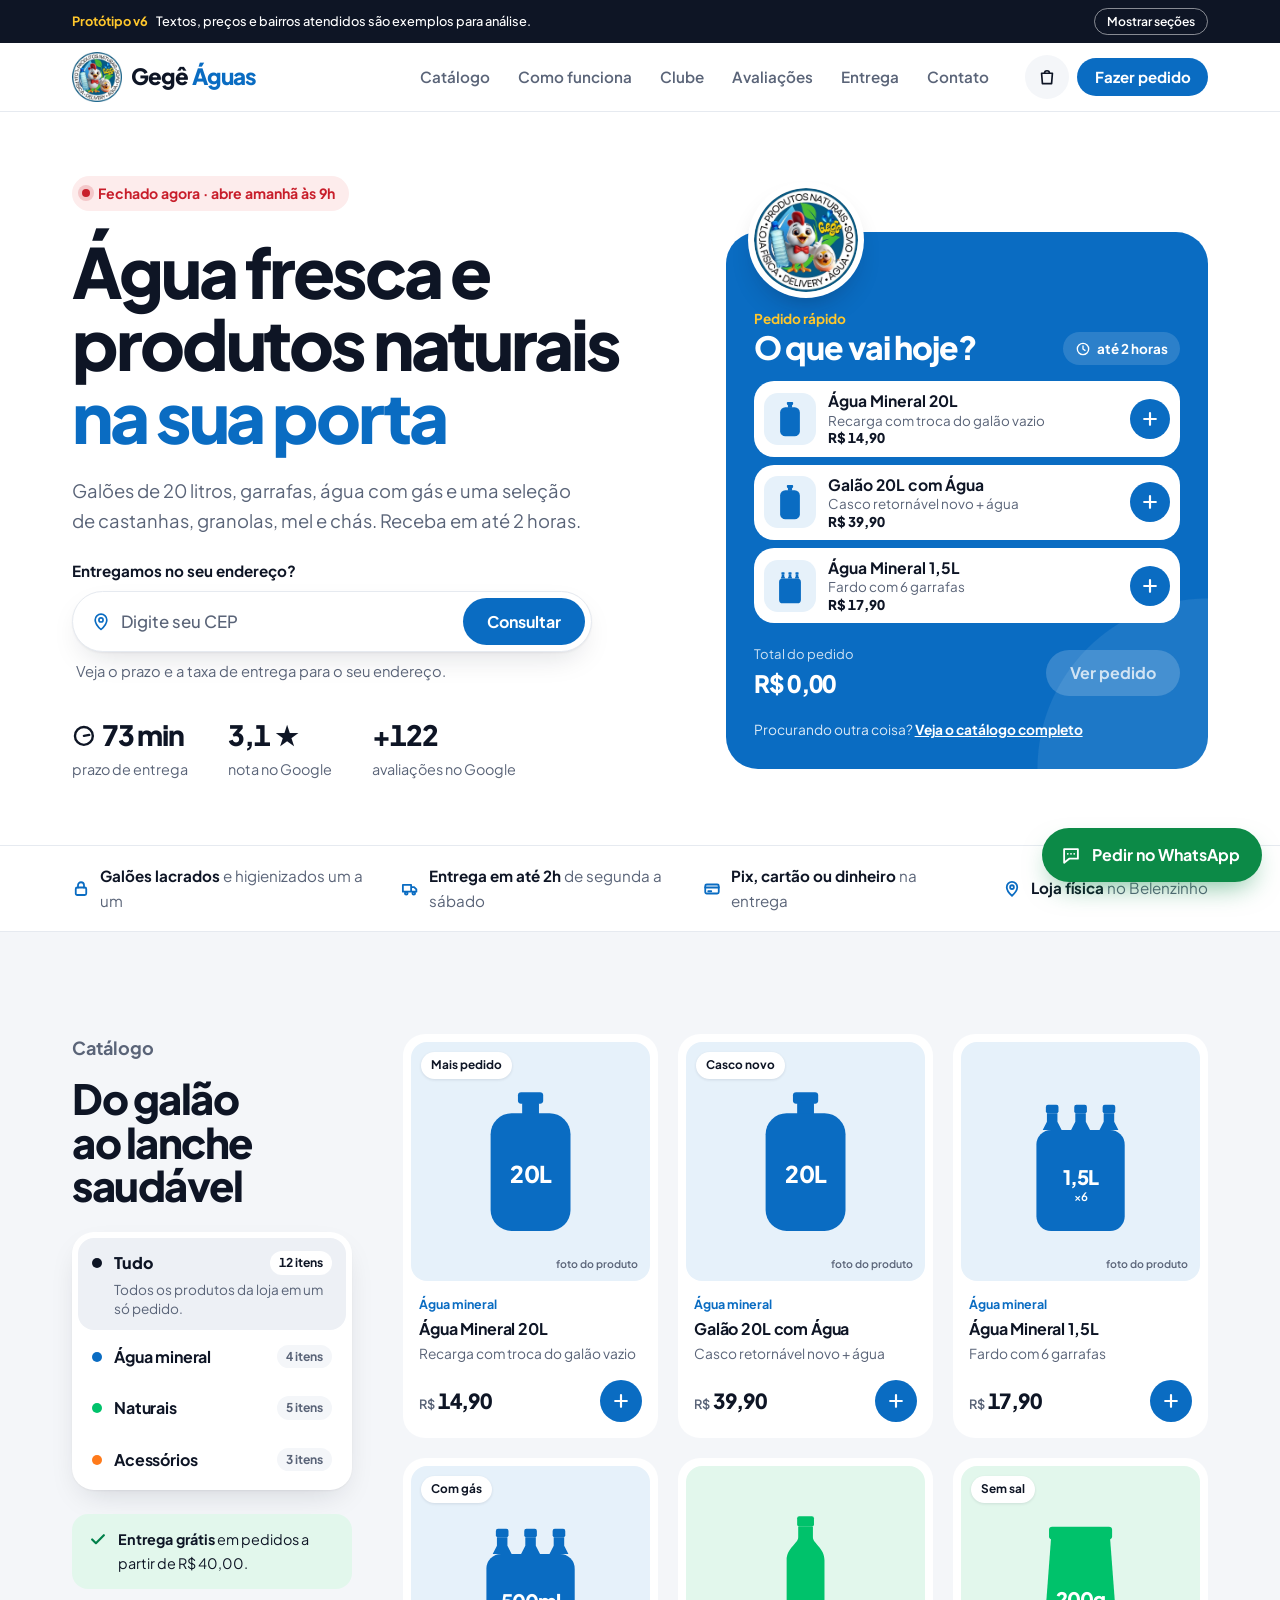
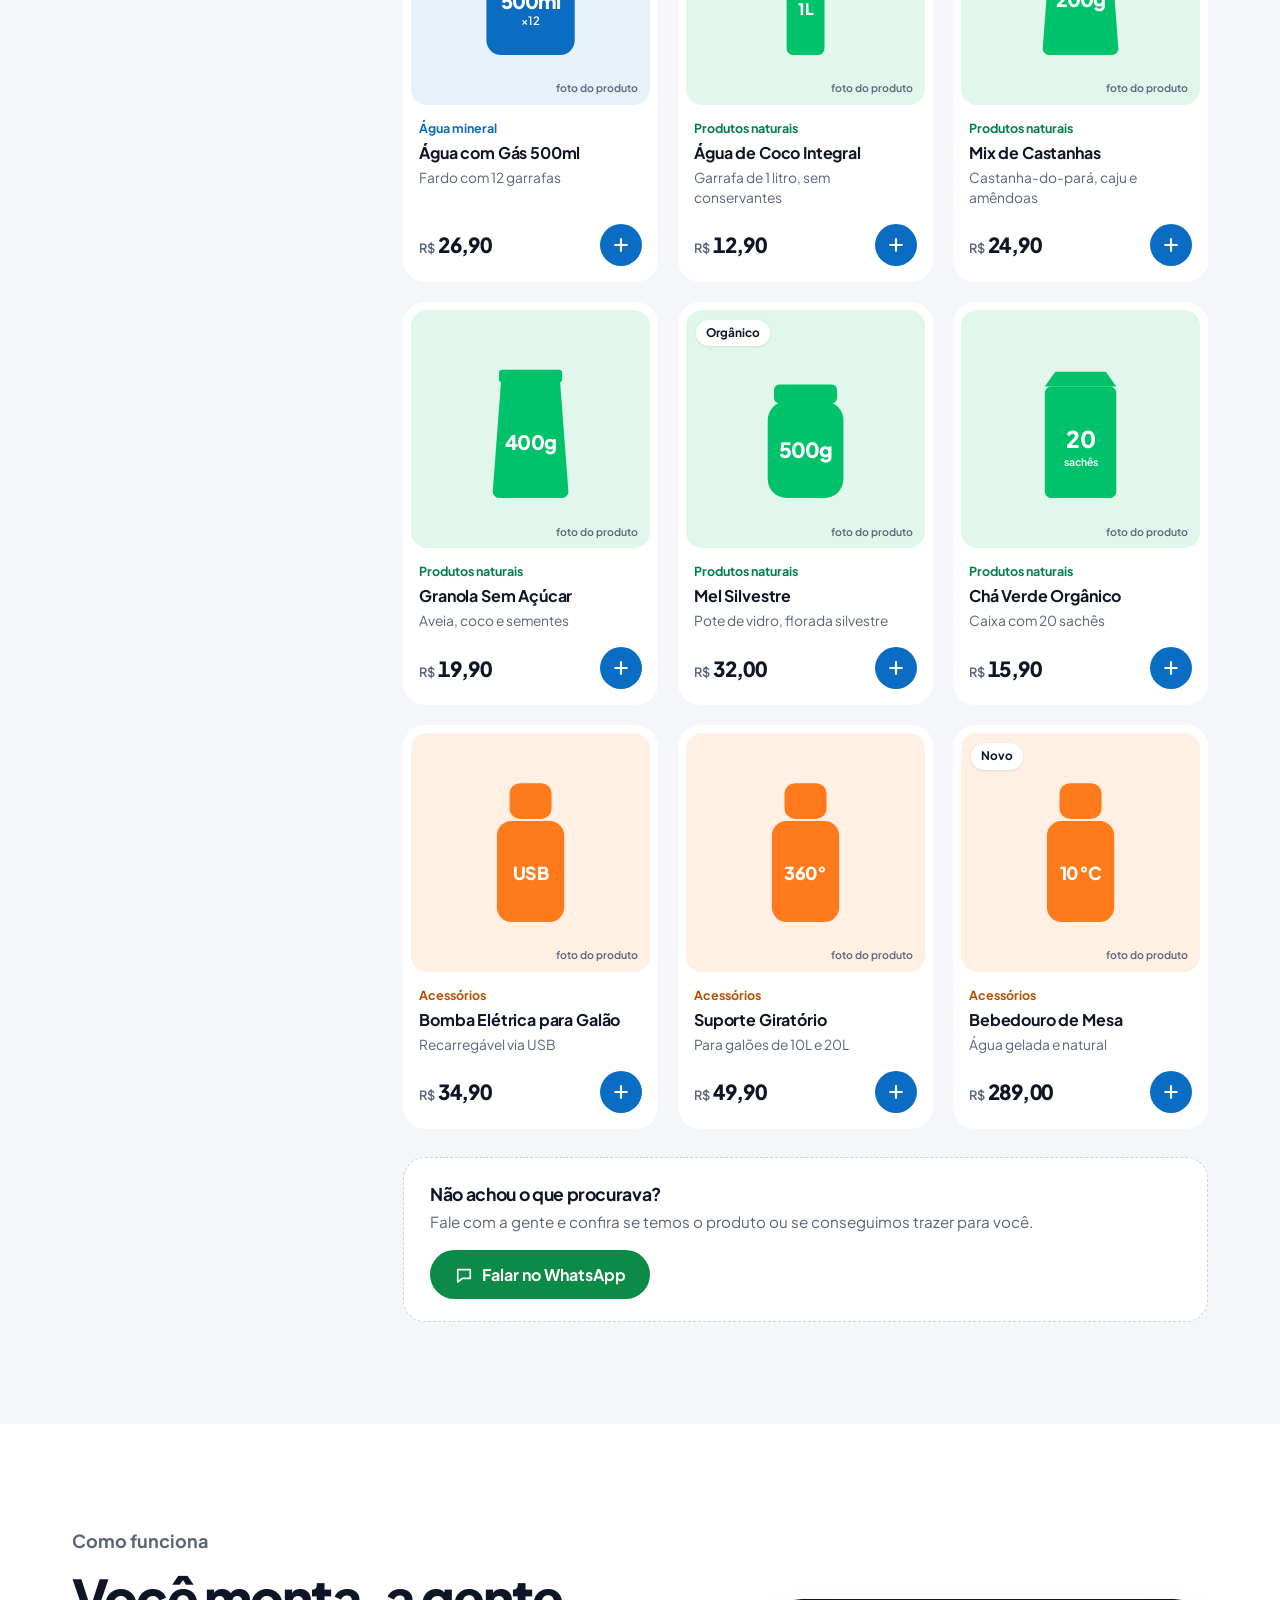
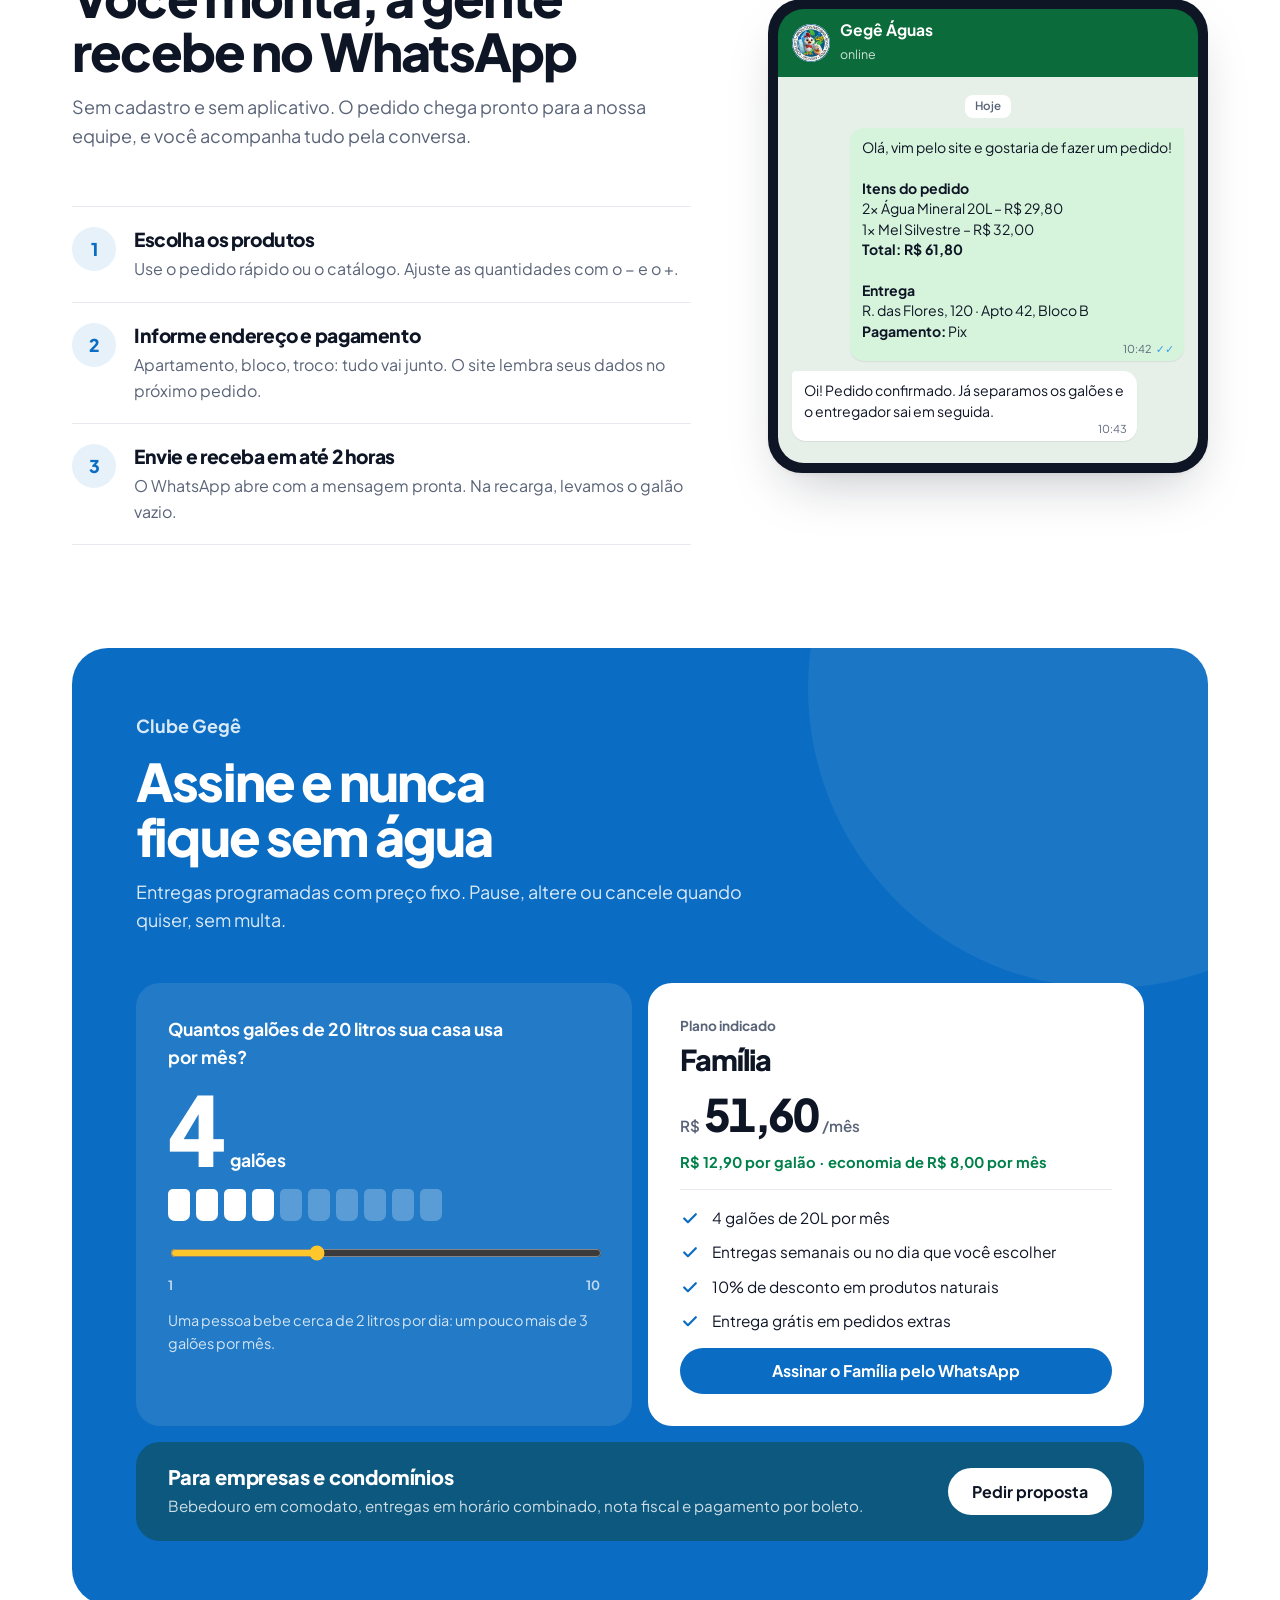
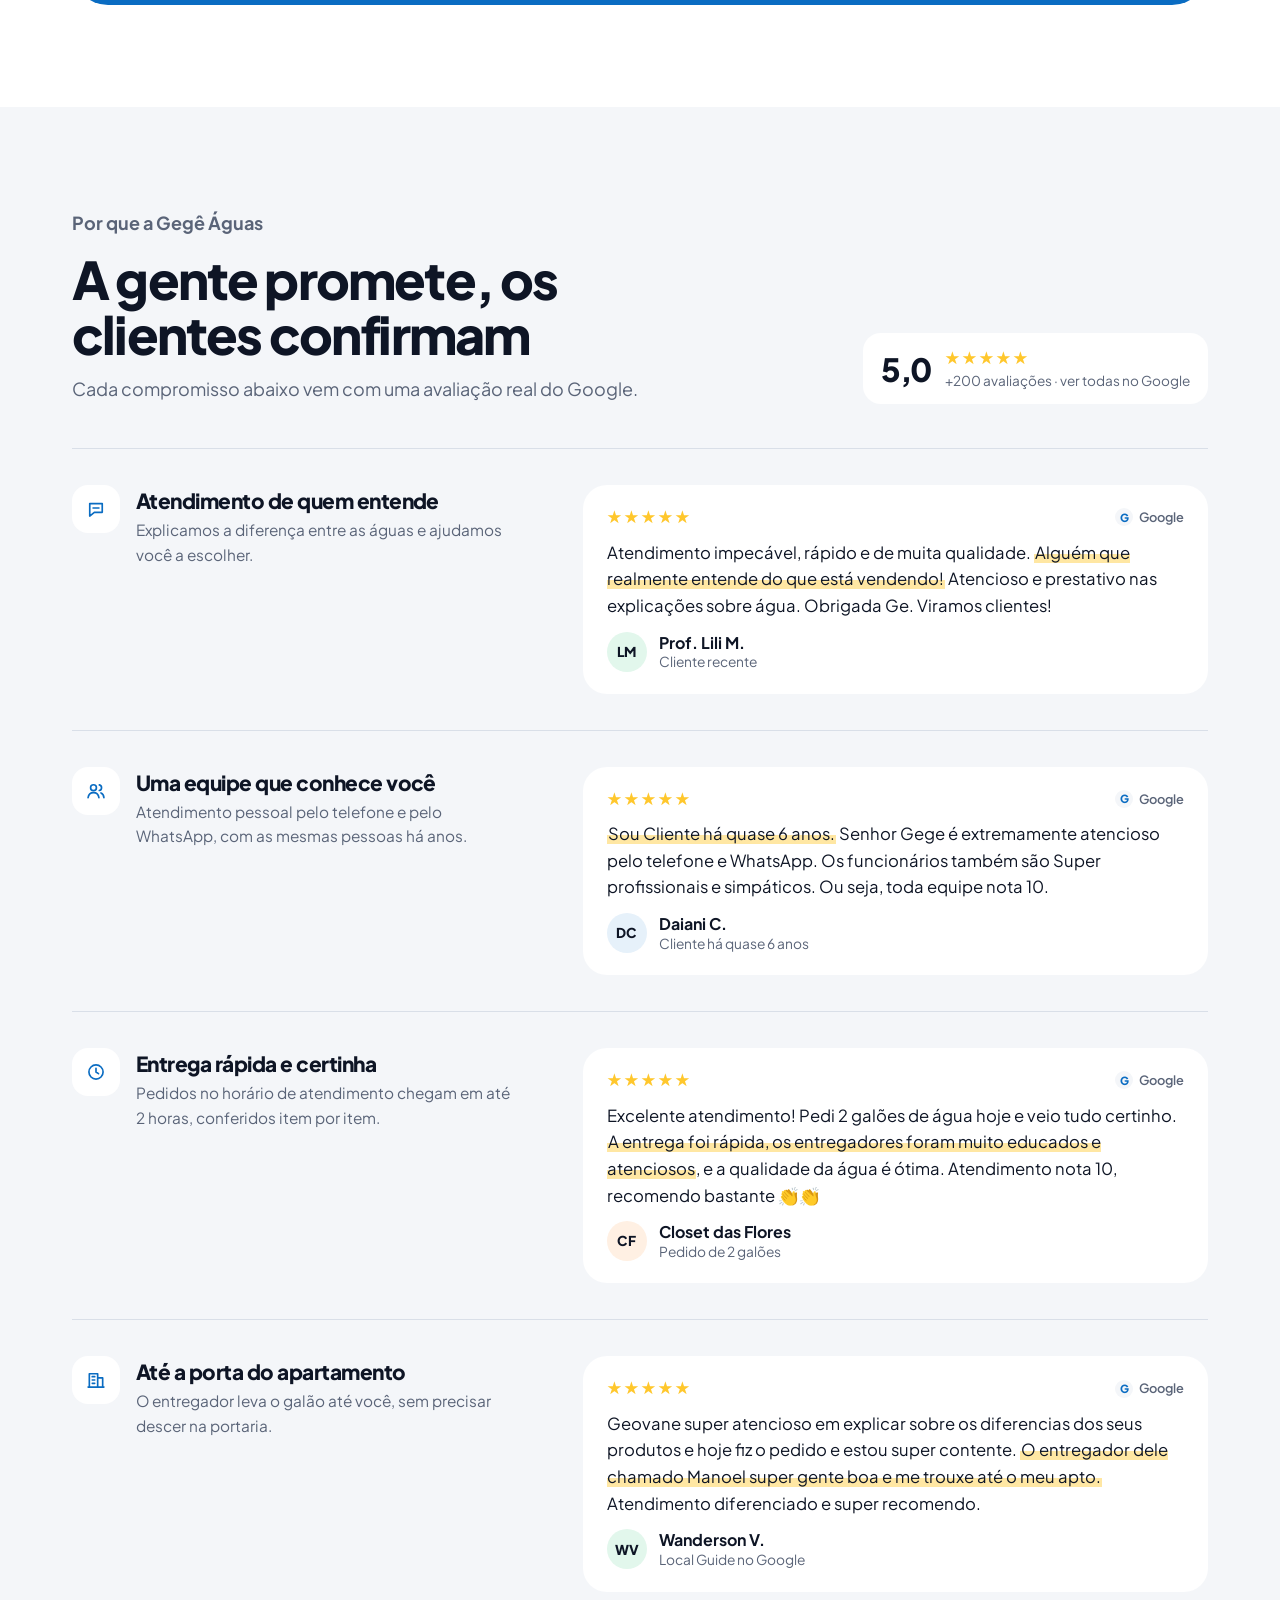
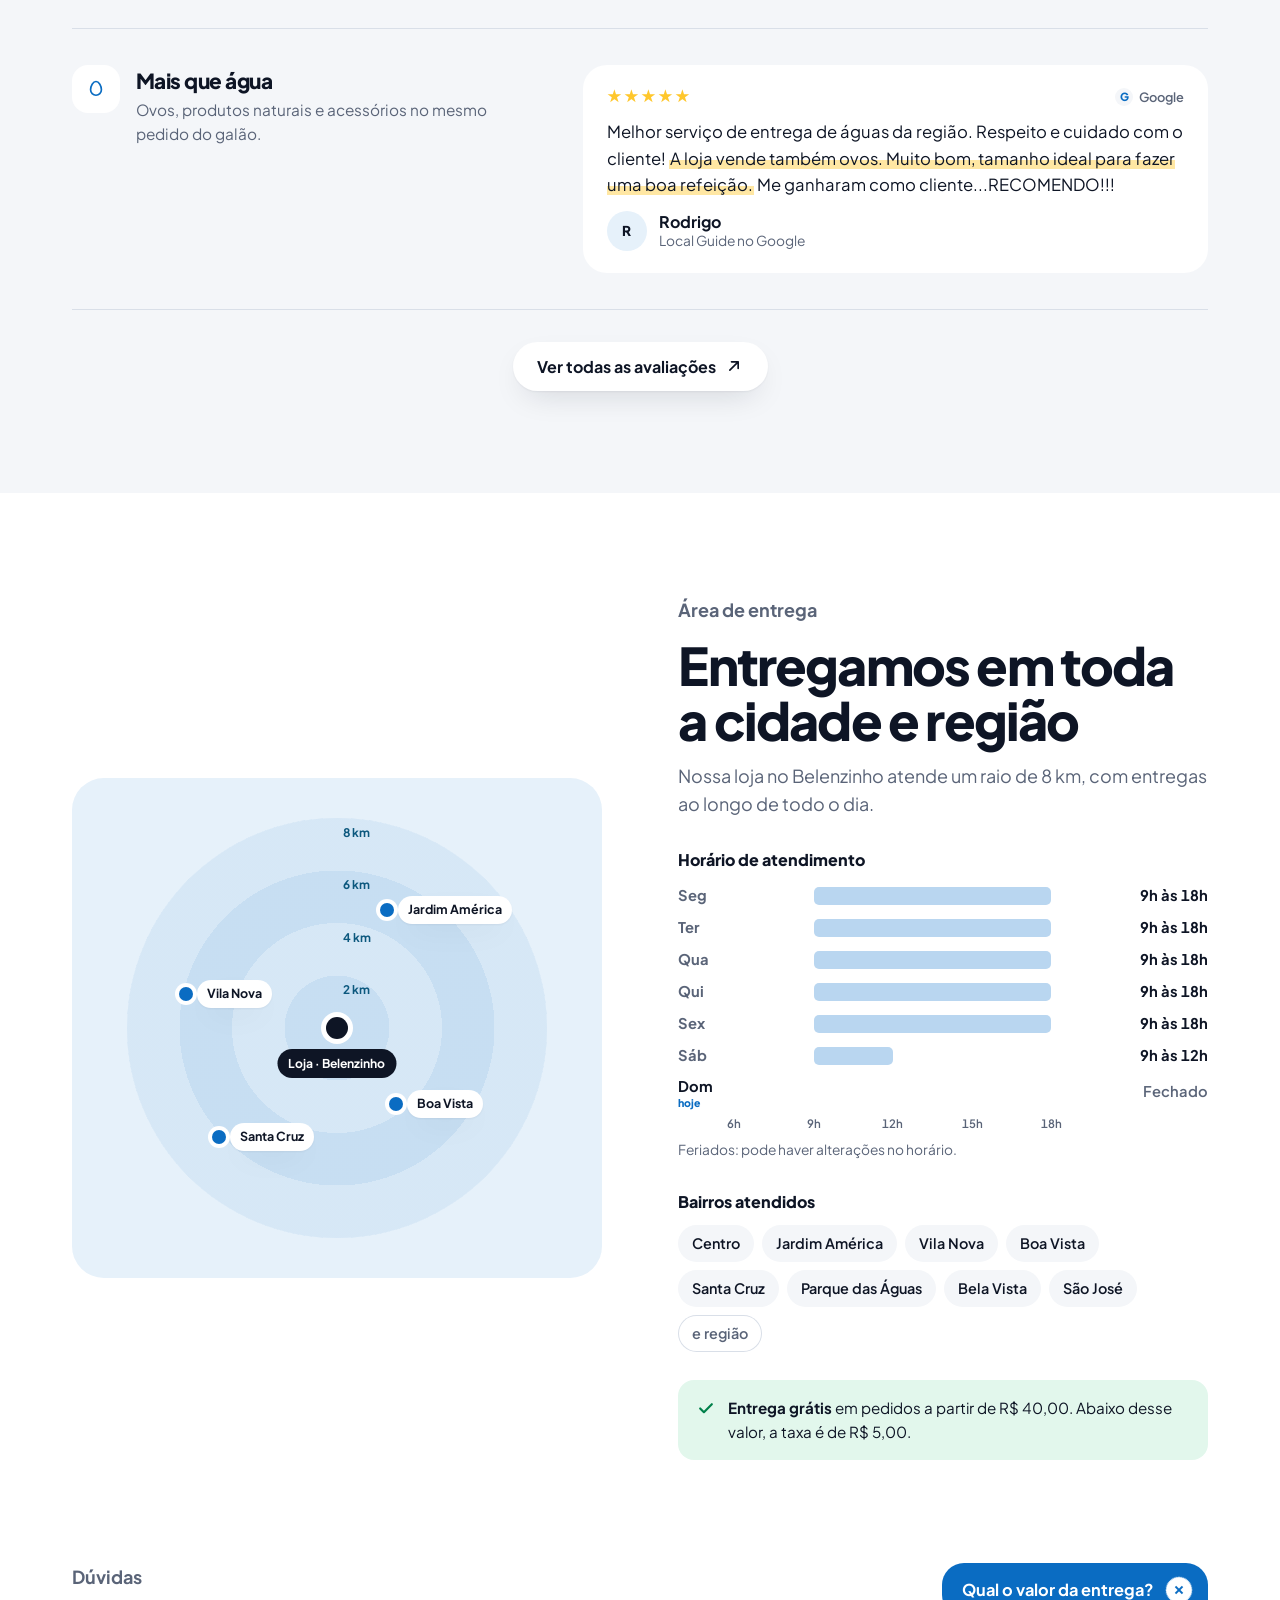
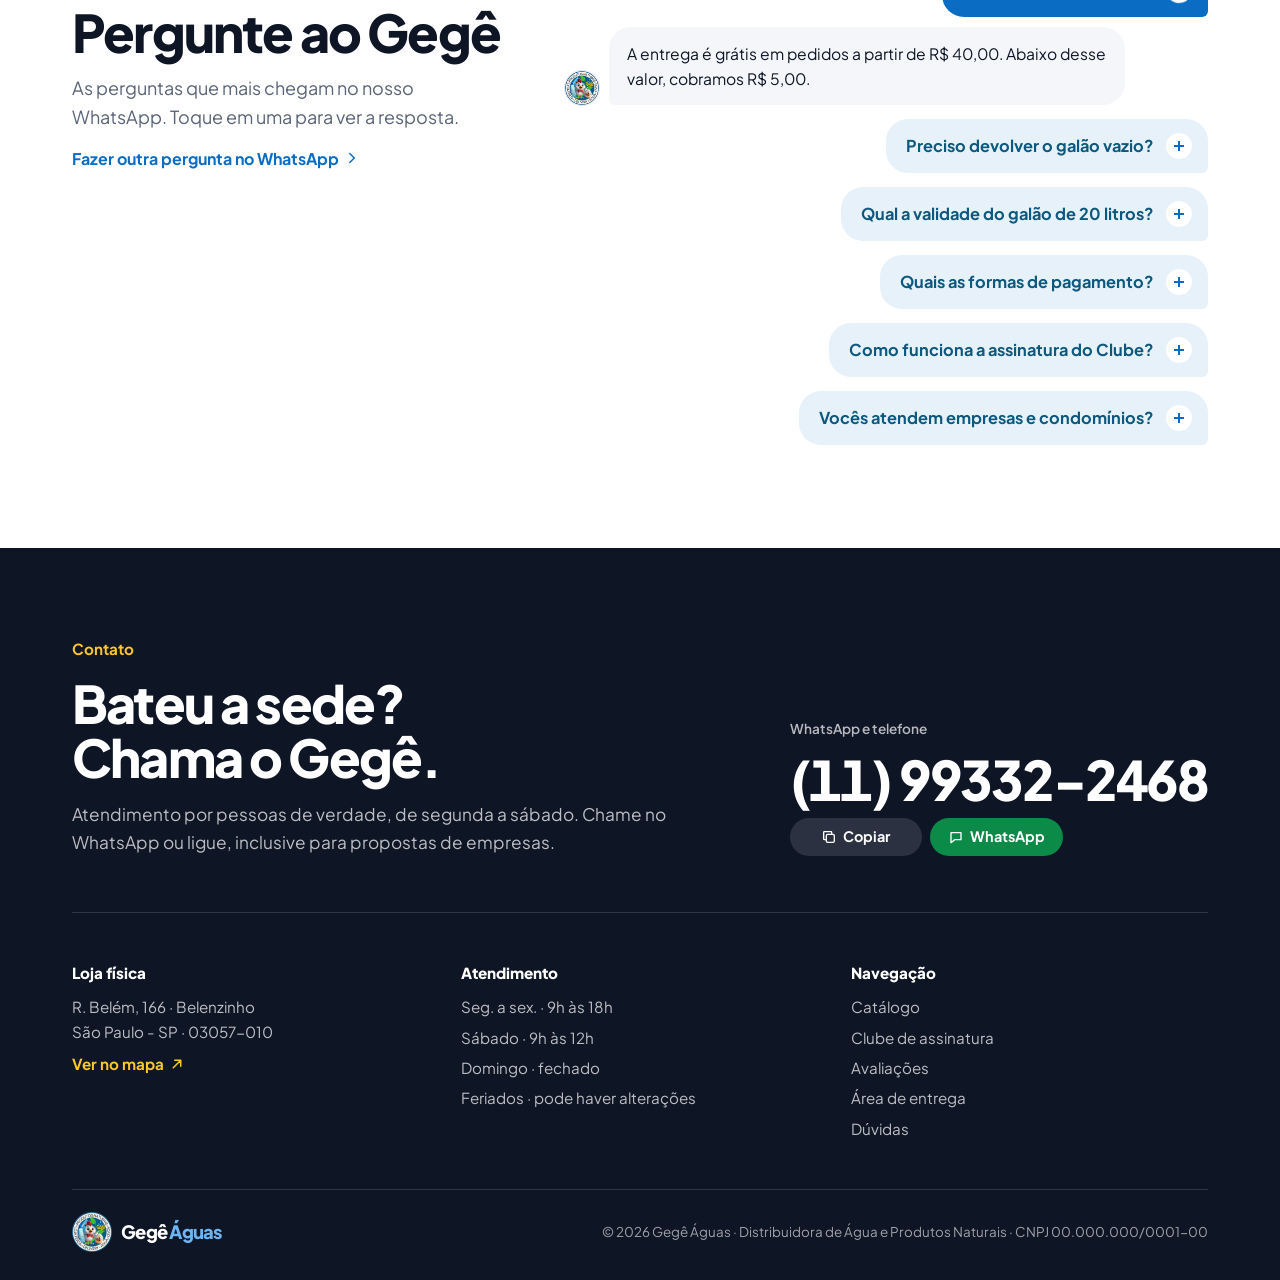
==== index.html @ e975178f "Refaz o menu de categorias do catálogo O botão ativo herdava o estilo antigo das abas (fundo escuro " ====
<!doctype html>
<html lang="pt-BR">
<head>
<meta charset="utf-8">
<meta name="viewport" content="width=device-width,initial-scale=1,viewport-fit=cover">
<title>Gegê Águas</title>
<meta name="claude:viewport-fit-sides" content="cover">
<meta name="description" content="Protótipo do site da Gegê Águas, distribuidora de água mineral e produtos naturais.">
<link rel="icon" type="image/png" href="assets/logo-gege-64.png">
<link rel="preconnect" href="https://fonts.googleapis.com">
<link rel="preconnect" href="https://fonts.gstatic.com" crossorigin>
<link rel="stylesheet" href="https://fonts.googleapis.com/css2?family=Plus+Jakarta+Sans:wght@400;500;600;700;800&display=swap">
<style>
:root{
  /* Layout: loja de bairro com balcão. Topo com pedido rápido, catálogo em prateleira lateral, pedido mostrado como conversa de WhatsApp, promessas lado a lado com avaliações reais, contato e rodapé num bloco escuro. Tema único claro, por escolha. */
  --brand:#0A6CC2;
  --brand-dark:#0C587E;
  --brand-tint:#E6F1FA;
  --green:#00C26B;
  --green-text:#00804A;
  --green-tint:#E2F7EC;
  --orange:#FF7A1A;
  --orange-text:#B85000;
  --orange-tint:#FFF0E3;
  --yellow:#FFC72C;
  --whats:#0C8A47;
  --ink:#0E1525;
  --muted:#5A6478;
  --line:#E6EAF0;
  --gray:#F4F6F9;
  --line-strong:#D9DFE8;
  --chat-bg:#E7EFE9;
  --chat-out:#D6F4DC;
  --white:#FFFFFF;
  --danger:#C81E2B;
  --scrim:rgba(14,21,37,.45);
  --shadow:0 1px 2px rgba(14,21,37,.05),0 12px 32px -12px rgba(14,21,37,.18);
  --shadow-lg:0 2px 4px rgba(14,21,37,.04),0 24px 56px -20px rgba(14,21,37,.28);
  --font:"Plus Jakarta Sans",system-ui,-apple-system,"Segoe UI",Roboto,sans-serif;
  --fs-h2:clamp(2rem,4.2vw,3.25rem);
  --r:24px;
  color-scheme:light;
}

/* ---------- Base ---------- */
*,*::before,*::after{box-sizing:border-box}
[hidden]{display:none!important}
html{scroll-behavior:smooth;-webkit-text-size-adjust:100%}
body{margin:0;background:var(--white);color:var(--ink);font-family:var(--font);font-size:16px;line-height:1.6;overflow-x:clip;-webkit-font-smoothing:antialiased}
body::before{content:"";position:fixed;inset:0 0 auto;height:env(safe-area-inset-top,0px);z-index:10;background:var(--white)}
h1,h2,h3,p,ul,ol,dl,dd,figure,blockquote{margin:0}
ul,ol{padding:0;list-style:none}
h1,h2{font-weight:800;line-height:1.05;letter-spacing:-.035em;text-wrap:balance}
h3{font-size:1.125rem;font-weight:700;line-height:1.3;letter-spacing:-.01em;text-wrap:balance}
a{color:inherit}
button,input,select,textarea{font:inherit;color:inherit}
:focus-visible{outline:3px solid var(--brand);outline-offset:3px;border-radius:8px}
[id]{scroll-margin-top:84px}
svg{display:block}
.ico{width:20px;height:20px;flex-shrink:0;fill:none;stroke:currentColor;stroke-width:2;stroke-linecap:round;stroke-linejoin:round}
.sprite{position:absolute;width:0;height:0;overflow:hidden}
.wrap{width:100%;max-width:1200px;margin-inline:auto;padding-left:max(16px,env(safe-area-inset-left,0px));padding-right:max(16px,env(safe-area-inset-right,0px))}
@media (min-width:720px){.wrap{padding-left:max(32px,env(safe-area-inset-left,0px));padding-right:max(32px,env(safe-area-inset-right,0px))}}

.section{padding-block:clamp(64px,8vw,112px)}
.section.gray{background:var(--gray)}
.sec-head{display:grid;gap:14px;justify-items:start;max-width:44rem;margin-bottom:clamp(32px,4vw,48px)}
.sec-head h2{font-size:var(--fs-h2)}
.sec-head p{color:var(--muted);font-size:1.125rem;max-width:38rem}
.eyebrow{font-size:.95rem;font-weight:700;color:var(--brand)}

/* ---------- Botões ---------- */
.btn{display:inline-flex;align-items:center;justify-content:center;gap:.5em;padding:.9em 1.5em;border:0;border-radius:999px;font:700 1rem/1.1 var(--font);text-decoration:none;cursor:pointer;white-space:nowrap;transition:background .15s,transform .15s}
.btn:active:not(:disabled){transform:scale(.98)}
.btn:disabled{opacity:.4;cursor:not-allowed}
.btn-sm{padding:.7em 1.15em;font-size:.94rem}
.btn-brand{background:var(--brand);color:var(--white)}
.btn-brand:hover:not(:disabled){background:var(--brand-dark)}
.btn-gray{background:var(--gray);color:var(--ink)}
.btn-gray:hover{background:var(--line)}
.btn-white{background:var(--white);color:var(--ink)}
.btn-white:hover{background:var(--gray)}
.link{display:inline-flex;align-items:center;gap:4px;font-weight:700;color:var(--brand);text-decoration:none}
.link:hover{text-decoration:underline;text-underline-offset:4px}
.link .ico{width:18px;height:18px}

/* ---------- Faixa do protótipo ---------- */
.proto-bar{background:var(--ink);color:var(--white)}
.proto-bar .wrap{display:flex;align-items:center;justify-content:space-between;gap:8px 16px;flex-wrap:wrap;padding-block:8px;font-size:.8rem;font-weight:500}
.proto-bar strong{color:var(--yellow);margin-right:8px}
.proto-toggle{border:1px solid rgba(255,255,255,.5);background:transparent;color:var(--white);border-radius:999px;padding:4px 12px;font:600 .76rem/1.4 var(--font);cursor:pointer}
.proto-toggle[aria-pressed="true"]{background:var(--yellow);border-color:var(--yellow);color:var(--ink)}
[data-sec]:not(.site-header){position:relative}
.sec-tag{display:none}
html.show-sec [data-sec]{outline:2px dashed var(--orange);outline-offset:-4px}
html.show-sec .sec-tag{display:block;position:absolute;top:10px;left:10px;z-index:45;background:var(--orange);color:var(--ink);font:700 .75rem/1 var(--font);padding:6px 9px;border-radius:6px;pointer-events:none}
html.show-sec .site-header .sec-tag{top:auto;bottom:-12px}

/* ---------- Cabeçalho ---------- */
.site-header{position:sticky;top:env(safe-area-inset-top,0px);z-index:50;background:rgba(255,255,255,.92);-webkit-backdrop-filter:saturate(1.8) blur(16px);backdrop-filter:saturate(1.8) blur(16px);border-bottom:1px solid var(--line)}
.header-inner{display:flex;align-items:center;gap:24px;min-height:68px}
.logo{display:inline-flex;align-items:center;gap:9px;text-decoration:none;flex-shrink:0}
.logo-img{width:50px;height:50px;flex-shrink:0;display:block}
.footer-about .logo-img{width:76px;height:76px}
.logo-name{font-size:1.4rem;font-weight:800;letter-spacing:-.04em;white-space:nowrap}
.logo-name span{color:var(--brand)}
.nav{display:flex;gap:4px;margin-left:auto}
.nav a{padding:8px 12px;border-radius:999px;text-decoration:none;color:var(--muted);font-weight:600;font-size:.95rem;transition:color .15s,background .15s}
.nav a:hover{color:var(--ink);background:var(--gray)}
.header-actions{display:flex;align-items:center;gap:8px}
.icon-btn{position:relative;display:inline-grid;place-items:center;width:44px;height:44px;border:0;border-radius:50%;background:var(--gray);color:var(--ink);cursor:pointer;flex-shrink:0}
.icon-btn:hover{background:var(--line)}
.badge{position:absolute;top:-3px;right:-3px;min-width:20px;height:20px;padding:0 5px;border-radius:999px;background:var(--brand);color:var(--white);font:700 .7rem/20px var(--font);text-align:center;box-shadow:0 0 0 2px var(--white)}
.menu-btn{display:none}
@media (max-width:960px){
  .nav{display:none;position:absolute;top:100%;left:0;right:0;flex-direction:column;background:var(--white);border-bottom:1px solid var(--line);box-shadow:var(--shadow);padding-block:10px 16px;padding-left:max(16px,env(safe-area-inset-left,0px));padding-right:max(16px,env(safe-area-inset-right,0px))}
  .nav.open{display:flex}
  .nav a{padding:13px 12px;font-size:1.05rem;color:var(--ink)}
  .menu-btn{display:inline-grid}
  .header-actions{margin-left:auto}
}
@media (max-width:560px){.header-cta{display:none}}

/* ---------- Hero ---------- */
.hero{padding-block:clamp(36px,5vw,64px) clamp(40px,5vw,72px)}
.hero-grid{display:grid;grid-template-columns:minmax(0,1.1fr) minmax(0,.9fr);gap:clamp(32px,5vw,64px);align-items:center}
@media (max-width:920px){.hero-grid{grid-template-columns:minmax(0,1fr)}}
.hero-copy{display:grid;grid-template-columns:minmax(0,1fr);gap:24px;justify-items:start;min-width:0}
.open-pill{display:inline-flex;align-items:center;gap:8px;padding:6px 14px 6px 10px;border-radius:999px;background:var(--green-tint);color:var(--green-text);font-size:.88rem;font-weight:700}
.open-dot{width:8px;height:8px;border-radius:50%;background:var(--green);box-shadow:0 0 0 4px rgba(0,194,107,.2)}
.open-pill.closed{background:#FDECEC;color:var(--danger)}
.open-pill.closed .open-dot{background:var(--danger);box-shadow:0 0 0 4px rgba(200,30,43,.18)}
.hero h1{font-size:clamp(2.6rem,5.4vw,4.4rem);letter-spacing:-.045em}
.hero h1 em{font-style:normal;color:var(--brand)}
.hero-lead{font-size:1.15rem;color:var(--muted);max-width:32rem}

.cep-form{width:100%;max-width:520px;display:grid;gap:8px}
.cep-form label{font-weight:700;font-size:.95rem}
.cep-bar{display:flex;align-items:center;gap:10px;padding:6px 6px 6px 18px;background:var(--white);border:1px solid var(--line);border-radius:999px;box-shadow:var(--shadow);transition:border-color .15s,box-shadow .15s}
.cep-bar:focus-within{border-color:var(--brand);box-shadow:0 0 0 4px rgba(10,108,194,.15),var(--shadow)}
.cep-bar > .ico{color:var(--brand)}
.field{flex:1;width:0;min-width:0;border:0;background:transparent;padding:.7em 0;font:600 1.05rem var(--font);color:var(--ink);font-variant-numeric:tabular-nums;outline:none}
.field::placeholder{color:var(--muted);font-weight:500}
.cep-result{font-size:.92rem;color:var(--muted);padding-left:4px}
.cep-result.ok{color:var(--green-text);font-weight:600}
.cep-result.err{color:var(--danger);font-weight:600}
.hero-stats{display:flex;flex-wrap:wrap;gap:12px 40px;padding-top:6px}
.stat{display:grid}
.stat strong{font-size:1.75rem;font-weight:800;letter-spacing:-.04em;font-variant-numeric:tabular-nums;transition:color .35s ease}
.stat strong.done-gold{color:#F2B100}
.stat strong.done-green{color:#00A85A}
.stat strong.done-blue{color:var(--brand)}
.stat strong .count-val{font-size:inherit;color:inherit}
.clock{display:inline-block;width:.85em;height:.85em;margin-right:6px;vertical-align:-.06em;fill:none;stroke:currentColor;stroke-width:2.4;stroke-linecap:round}
.clock-hand{transform-box:view-box;transform-origin:12px 12px}
.stat strong.pop{animation:pop .45s ease}
@keyframes pop{40%{transform:scale(1.14)}}
.stat strong{display:inline-block;transform-origin:left center}
.stat span{font-size:.9rem;color:var(--muted)}

/* Balcão: pedido rápido no topo */
.counter{position:relative;display:grid;gap:16px;padding:clamp(20px,3vw,28px);padding-top:clamp(64px,7vw,76px);margin-top:44px;border-radius:32px;background:radial-gradient(circle at 100% 100%,rgba(255,255,255,.08) 0 170px,transparent 171px),var(--brand);color:var(--white);min-width:0}
.counter-logo{position:absolute;top:-44px;left:clamp(20px,3vw,28px);width:104px;height:104px;border-radius:50%;background:var(--white);box-shadow:0 0 0 6px var(--white),0 14px 30px -10px rgba(14,21,37,.45)}
.counter-head{position:relative;z-index:1;display:flex;justify-content:space-between;align-items:flex-end;gap:8px 16px;flex-wrap:wrap}
.counter-kicker{font-size:.85rem;font-weight:700;color:var(--yellow)}
.counter-title{font-size:clamp(1.6rem,2.6vw,2rem);font-weight:800;letter-spacing:-.035em;line-height:1.1}
.counter-eta{display:inline-flex;align-items:center;gap:6px;padding:6px 12px;border-radius:999px;background:rgba(255,255,255,.14);font-size:.84rem;font-weight:700}
.counter-eta .ico{width:16px;height:16px}
.quick{position:relative;z-index:1;display:grid;gap:8px}
.quick-item{display:grid;grid-template-columns:52px minmax(0,1fr) auto;align-items:center;gap:12px;padding:10px 10px 10px 10px;border-radius:20px;background:var(--white);color:var(--ink);transition:box-shadow .2s}
.quick-item.in-cart{box-shadow:0 0 0 3px var(--yellow)}
.quick-art{display:grid;place-items:center;width:52px;height:52px;border-radius:14px;background:var(--tint)}
.quick-art .sil{width:26px;color:var(--c);fill:currentColor}
.quick-art .sil text{display:none}
.quick-info{display:grid;min-width:0;line-height:1.3}
.quick-info b{font-size:.98rem}
.quick-info span{font-size:.84rem;color:var(--muted)}
.quick-info .q-price{font-weight:800;color:var(--ink);font-variant-numeric:tabular-nums}
.quick-item .buy{min-height:40px}
.quick-item .add,.quick-item .stepper{height:40px}
.quick-item .add{width:40px}
.counter-foot{position:relative;z-index:1;display:flex;align-items:center;justify-content:space-between;gap:12px;padding-top:4px}
.counter-foot small{display:block;font-size:.82rem;color:rgba(255,255,255,.8)}
.counter-foot b{font-size:1.5rem;font-weight:800;letter-spacing:-.03em;font-variant-numeric:tabular-nums}
.btn-yellow{background:var(--yellow);color:var(--ink)}
.btn-yellow:hover:not(:disabled){background:#FFD45C}
.counter-foot .btn:disabled{opacity:1;background:rgba(255,255,255,.18);color:rgba(255,255,255,.75)}
.counter-more{position:relative;z-index:1;font-size:.86rem;color:rgba(255,255,255,.85)}
.counter-more a{color:var(--white);font-weight:700}
@media (max-width:420px){.quick-item{grid-template-columns:44px minmax(0,1fr)}.quick-art{width:44px;height:44px}.quick-item .buy{grid-column:1 / -1}}

/* ---------- Faixa ---------- */
.ribbon{border-block:1px solid var(--line)}
.ribbon-list{display:grid;grid-template-columns:repeat(4,auto);justify-content:space-between;gap:10px 28px;padding-block:18px;font-size:.95rem;color:var(--muted)}
.ribbon-list li{display:flex;align-items:center;gap:10px}
.ribbon-list b{color:var(--ink)}
.ribbon-list .ico{width:18px;height:18px;color:var(--brand);stroke-width:2.4}
@media (max-width:1100px){.ribbon-list{grid-template-columns:repeat(2,minmax(0,1fr))}}
@media (max-width:640px){.ribbon-list{grid-template-columns:minmax(0,1fr);gap:10px}}

/* ---------- Catálogo com prateleira lateral ---------- */
.shop{display:grid;grid-template-columns:280px minmax(0,1fr);gap:clamp(28px,4vw,56px);align-items:start}
.shelf{display:grid;gap:24px;min-width:0}
@media (min-width:961px){.shelf{position:sticky;top:96px}}
.shelf .sec-head{margin-bottom:0}
.shelf .sec-head h2{font-size:clamp(2rem,3.4vw,2.6rem)}
.shelf-list{display:grid;gap:2px;min-width:0;padding:6px;border-radius:22px;background:var(--white);box-shadow:var(--shadow)}
.shelf-item{display:grid;grid-template-columns:10px minmax(0,1fr) auto;align-items:center;gap:2px 12px;width:100%;padding:12px 14px;border:0;border-radius:16px;background:transparent;color:var(--ink);text-align:left;font:inherit;cursor:pointer;transition:background .15s}
.shelf-item:hover{background:var(--gray)}
.shelf-item[aria-pressed="true"]{background:var(--tint)}
.shelf-dot{width:10px;height:10px;border-radius:50%;background:var(--dot)}
.shelf-item b{font-size:1rem;font-weight:700;letter-spacing:-.01em}
.shelf-item[aria-pressed="true"] b{font-weight:800}
.shelf-item small{padding:2px 9px;border-radius:999px;background:var(--gray);font-size:.76rem;font-weight:700;color:var(--muted);font-variant-numeric:tabular-nums}
.shelf-item[aria-pressed="true"] small{background:var(--white);color:var(--ink)}
.shelf-item .shelf-desc{grid-column:2 / -1;padding-top:2px;font-size:.85rem;color:var(--muted);line-height:1.4}
.shelf-item[aria-pressed="false"] .shelf-desc{display:none}
.shelf-free{display:flex;gap:10px;align-items:flex-start;padding:14px 16px;border-radius:16px;background:var(--green-tint);font-size:.9rem}
.shelf-free .ico{color:var(--green-text);stroke-width:2.6;margin-top:1px}
.shop .product-grid{grid-template-columns:repeat(3,minmax(0,1fr))}
@media (max-width:960px){
  .shop{grid-template-columns:minmax(0,1fr)}
  .shelf-list{display:flex;gap:4px;overflow-x:auto;scrollbar-width:none}
  .shelf-list::-webkit-scrollbar{display:none}
  .shelf-item{display:flex;width:auto;flex:none;padding:9px 14px;border-radius:16px}
  .shelf-item .shelf-desc{display:none}
  .shelf-item b{font-size:.95rem}
  .shelf-free{display:none}
}
@media (max-width:760px){.shop .product-grid{grid-template-columns:repeat(2,minmax(0,1fr))}}

/* ---------- Produtos ---------- */
.product-grid{display:grid;grid-template-columns:repeat(4,minmax(0,1fr));gap:20px}
@media (max-width:1020px){.product-grid{grid-template-columns:repeat(3,minmax(0,1fr))}}
@media (max-width:760px){.product-grid{grid-template-columns:repeat(2,minmax(0,1fr));gap:12px}}
.product{display:flex;flex-direction:column;min-width:0;background:var(--white);border-radius:22px;overflow:hidden;transition:box-shadow .2s ease,transform .2s ease}
.product:hover{box-shadow:var(--shadow-lg);transform:translateY(-3px)}
.product-tile{position:relative;display:grid;place-items:center;aspect-ratio:1;max-width:100%;margin:8px 8px 0;border-radius:16px;background:var(--tint)}
.product-tile .sil{width:44%;color:var(--c);fill:currentColor}
.sil text{font-family:var(--font);font-weight:800;letter-spacing:-.04em;text-anchor:middle;fill:var(--white)}
.sil text.sub{font-weight:600;letter-spacing:0}
.tag{position:absolute;top:10px;left:10px;padding:4px 10px;border-radius:999px;background:var(--white);color:var(--ink);font-size:.74rem;font-weight:700;box-shadow:0 1px 3px rgba(14,21,37,.1)}
.tile-note{position:absolute;bottom:8px;right:12px;font-size:.66rem;font-weight:600;color:var(--muted)}
.product-body{display:flex;flex-direction:column;gap:4px;flex:1;padding:14px 16px 16px}
.product-cat{font-size:.78rem;font-weight:700;color:var(--ct)}
.product h3{font-size:1rem;line-height:1.3}
.product-desc{font-size:.86rem;line-height:1.45;color:var(--muted)}
.product-foot{display:flex;align-items:center;justify-content:space-between;gap:10px;margin-top:auto;padding-top:12px}
.price{display:flex;align-items:baseline;gap:3px;font-size:1.3rem;font-weight:800;letter-spacing:-.03em;font-variant-numeric:tabular-nums}
.price small{font-size:.8rem;font-weight:600;color:var(--muted);letter-spacing:0}
.add{display:inline-grid;place-items:center;width:42px;height:42px;flex-shrink:0;border:0;border-radius:50%;background:var(--brand);color:var(--white);cursor:pointer;transition:background .15s,transform .15s}
.add .ico{width:20px;height:20px;stroke-width:2.6}
.add:hover{background:var(--brand-dark);transform:scale(1.06)}
.buy{display:flex;align-items:center;justify-content:flex-end;min-height:42px}
.stepper{display:inline-flex;align-items:center;height:42px;border-radius:999px;background:var(--brand);color:var(--white);animation:stepIn .22s ease}
.stepper button{display:grid;place-items:center;width:38px;height:42px;border:0;border-radius:999px;background:transparent;color:inherit;cursor:pointer;transition:background .15s}
.stepper button:hover{background:var(--brand-dark)}
.stepper .ico{width:16px;height:16px;stroke-width:2.8}
.stepper output{min-width:20px;text-align:center;font-weight:800;font-size:1rem;font-variant-numeric:tabular-nums}
@keyframes stepIn{from{transform:scale(.7);opacity:0}to{transform:none;opacity:1}}
@media (prefers-reduced-motion:reduce){.stepper{animation:none}}
.product.in-cart{box-shadow:0 0 0 2px var(--brand)}
@media (max-width:420px){.product-foot{flex-wrap:wrap}.buy{width:100%}.stepper{width:100%;justify-content:space-between}.add{width:100%;border-radius:999px}}
.not-found{display:flex;align-items:center;justify-content:space-between;gap:16px 24px;flex-wrap:wrap;margin-top:28px;padding:22px 26px;border-radius:22px;background:var(--white);border:1px dashed #C9D3E0}
.not-found div{display:grid;gap:2px;min-width:0}
.not-found strong{font-size:1.1rem;letter-spacing:-.02em}
.not-found p{color:var(--muted);font-size:.95rem}
@media (max-width:560px){.not-found{padding:20px}.not-found .btn{width:100%}}

/* ---------- Como funciona: o pedido chegando no WhatsApp ---------- */
.how{display:grid;grid-template-columns:minmax(0,1fr) minmax(0,440px);gap:clamp(36px,6vw,88px);align-items:center}
@media (max-width:900px){.how{grid-template-columns:minmax(0,1fr)}}
.how-copy{display:grid;gap:8px;min-width:0}
.how-steps{display:grid;counter-reset:s}
.how-steps li{display:grid;grid-template-columns:44px minmax(0,1fr);gap:4px 18px;padding:20px 0;border-top:1px solid var(--line)}
.how-steps li:last-child{border-bottom:1px solid var(--line)}
.how-steps li::before{counter-increment:s;content:counter(s);grid-row:span 2;display:grid;place-items:center;width:44px;height:44px;border-radius:50%;background:var(--brand-tint);color:var(--brand);font-weight:800;font-size:1.1rem}
.how-steps h3{font-size:1.2rem;font-weight:800;letter-spacing:-.02em}
.how-steps p{color:var(--muted)}
.phone{width:100%;max-width:440px;justify-self:center;border-radius:34px;padding:10px;background:var(--ink);box-shadow:var(--shadow-lg)}
.phone-top{display:flex;align-items:center;gap:10px;padding:12px 14px;border-radius:26px 26px 0 0;background:#0B6B3A;color:var(--white)}
.phone-top img{width:38px;height:38px;border-radius:50%;background:var(--white)}
.phone-top b{display:block;font-size:.98rem;line-height:1.2}
.phone-top small{font-size:.78rem;opacity:.8}
.chat{display:grid;gap:10px;align-content:start;padding:18px 14px 22px;border-radius:0 0 26px 26px;background:var(--chat-bg);font-size:.88rem;line-height:1.45}
.bubble{position:relative;max-width:88%;padding:9px 12px 20px;border-radius:14px;box-shadow:0 1px 1px rgba(14,21,37,.08)}
.bubble.out{justify-self:end;background:var(--chat-out);border-top-right-radius:4px}
.bubble.in{justify-self:start;background:var(--white);border-top-left-radius:4px}
.bubble .time{position:absolute;right:10px;bottom:4px;font-size:.68rem;color:var(--muted)}
.bubble .ticks{color:#3B9BE8;margin-left:2px}
.chat-day{justify-self:center;padding:3px 10px;border-radius:8px;background:var(--white);font-size:.72rem;font-weight:600;color:var(--muted)}

/* ---------- Clube: calculadora ---------- */
.club-panel{position:relative;overflow:hidden;padding:clamp(24px,5vw,64px);border-radius:36px;background:var(--brand);color:var(--white)}
.club-panel::before{content:"";position:absolute;width:600px;height:600px;right:-200px;top:-260px;border-radius:50%;background:rgba(255,255,255,.07)}
.club-panel .sec-head{position:relative}
.club-panel .eyebrow{color:var(--yellow)}
.club-panel .sec-head p{color:rgba(255,255,255,.85)}
.calc{position:relative;display:grid;grid-template-columns:minmax(0,1fr) minmax(0,1fr);gap:16px}
@media (max-width:900px){.calc{grid-template-columns:minmax(0,1fr)}}
.calc-input{display:grid;gap:14px;align-content:start;padding:clamp(22px,3vw,32px);border-radius:24px;background:rgba(255,255,255,.1)}
.calc-input label{font-size:1.1rem;font-weight:700;max-width:30ch}
.calc-val{display:flex;align-items:baseline;gap:10px;font-size:1.1rem;font-weight:700}
.calc-val output{font-size:clamp(4rem,9vw,6rem);font-weight:800;letter-spacing:-.06em;line-height:.9;font-variant-numeric:tabular-nums}
.galoes{display:flex;flex-wrap:wrap;gap:6px;min-height:34px}
.galoes i{width:22px;height:32px;border-radius:5px 5px 7px 7px;background:var(--white);opacity:.25;transition:opacity .2s}
.galoes i.on{opacity:1}
.calc input[type=range]{width:100%;accent-color:var(--yellow);height:28px;cursor:pointer}
.calc-scale{display:flex;justify-content:space-between;font-size:.8rem;font-weight:700;color:rgba(255,255,255,.7);margin-top:-8px}
.calc-hint{font-size:.9rem;color:rgba(255,255,255,.8)}
.calc-result{display:flex;flex-direction:column;gap:14px;padding:clamp(22px,3vw,32px);border-radius:24px;background:var(--white);color:var(--ink)}
.calc-kicker{font-size:.85rem;font-weight:700;color:var(--muted)}
.calc-plan{font-size:1.8rem;font-weight:800;letter-spacing:-.035em;margin-top:-10px}
.plan-price{display:flex;align-items:baseline;gap:4px;font-size:2.8rem;font-weight:800;letter-spacing:-.05em;line-height:1;font-variant-numeric:tabular-nums}
.plan-price small{font-size:.95rem;font-weight:600;color:var(--muted);letter-spacing:0}
.plan-price.text{font-size:2rem}
.plan-unit{font-size:.92rem;font-weight:700;color:var(--green-text)}
.plan-list{display:grid;gap:10px;padding-top:16px;border-top:1px solid var(--line);font-size:.96rem}
.plan-list li{display:grid;grid-template-columns:22px minmax(0,1fr);gap:10px;align-items:start}
.plan-list .ico{width:20px;height:20px;margin-top:2px;color:var(--brand);stroke-width:2.6}
.calc-result .btn{margin-top:auto;white-space:normal;text-align:center}
.club-biz{position:relative;display:flex;flex-wrap:wrap;align-items:center;justify-content:space-between;gap:16px 28px;margin-top:16px;padding:22px clamp(22px,3vw,32px);border-radius:24px;background:var(--brand-dark)}
.club-biz div{display:grid;gap:4px;flex:1 1 320px;min-width:0}
.club-biz h3{font-size:1.25rem;font-weight:800}
.club-biz p{color:rgba(255,255,255,.8);font-size:.95rem}

/* ---------- Promessa e prova ---------- */
.reviews-top{display:flex;flex-wrap:wrap;justify-content:space-between;align-items:flex-end;gap:16px 32px;margin-bottom:clamp(28px,4vw,44px)}
.reviews-top .sec-head{margin-bottom:0}
.g-score{display:flex;align-items:center;gap:14px;padding:12px 18px;border-radius:18px;background:var(--white)}
.g-score b{font-size:2rem;font-weight:800;letter-spacing:-.04em;line-height:1}
.g-score small{display:block;font-size:.85rem;color:var(--muted)}
.proofs{display:grid}
.proof{display:grid;grid-template-columns:minmax(0,5fr) minmax(0,7fr);gap:16px clamp(24px,5vw,72px);align-items:start;padding-block:clamp(24px,3vw,36px);border-top:1px solid var(--line-strong)}
.proof:last-child{border-bottom:1px solid var(--line-strong)}
@media (max-width:820px){.proof{grid-template-columns:minmax(0,1fr)}}
.claim{display:grid;grid-template-columns:48px minmax(0,1fr);gap:4px 16px;align-items:start}
.claim-ico{grid-row:span 2;display:grid;place-items:center;width:48px;height:48px;border-radius:16px;background:var(--white);color:var(--brand)}
.claim h3{font-size:1.3rem;font-weight:800;letter-spacing:-.025em;padding-top:2px}
.claim p{color:var(--muted);font-size:.96rem}
.quote{display:grid;gap:12px;margin:0;padding:22px 24px;border-radius:var(--r);background:var(--white)}
.quote-top{display:flex;justify-content:space-between;align-items:center;gap:10px}
.stars{color:var(--yellow);font-size:1.05rem;letter-spacing:2px;line-height:1}
.quote blockquote{font-size:1.04rem;line-height:1.6}
.quote mark{background:linear-gradient(transparent 58%,#FFE7A3 58%);color:inherit;padding:0 1px}
.quote figcaption{display:flex;align-items:center;gap:12px}
.g-badge{display:inline-flex;align-items:center;gap:6px;font-size:.8rem;font-weight:600;color:var(--muted)}
.g-badge i{display:grid;place-items:center;width:18px;height:18px;border-radius:50%;background:var(--gray);font:800 .7rem/1 var(--font);font-style:normal;color:var(--brand)}
.avatar{display:grid;place-items:center;width:40px;height:40px;flex-shrink:0;border-radius:50%;background:var(--a);color:var(--ink);font-size:.85rem;font-weight:800}
.who{display:grid;line-height:1.35}
.who b{font-weight:700}
.who span{font-size:.86rem;color:var(--muted)}
.reviews-more{display:flex;justify-content:center;margin-top:32px}
.reviews-more .btn{box-shadow:var(--shadow)}

/* ---------- Área de entrega ---------- */
.coverage{display:grid;grid-template-columns:minmax(0,1fr) minmax(0,1fr);gap:clamp(36px,6vw,80px);align-items:center}
@media (max-width:900px){.coverage{grid-template-columns:minmax(0,1fr)}}
.map-panel{padding:clamp(20px,4vw,40px);border-radius:32px;background:var(--brand-tint)}
.radar{position:relative;width:100%;max-width:420px;aspect-ratio:1;margin-inline:auto}
.radar-disc{position:absolute;inset:0;border-radius:50%;background:repeating-radial-gradient(circle closest-side,rgba(10,108,194,.14) 0 25%,rgba(10,108,194,.07) 25% 50%)}
.ring-label{position:absolute;left:calc(50% + 6px);transform:translateY(6px);font-size:.74rem;font-weight:700;color:var(--brand-dark)}
.radar-dot{position:absolute;width:14px;height:14px;margin:-7px 0 0 -7px;border-radius:50%;background:var(--brand);box-shadow:0 0 0 4px var(--white)}
.radar-dot span{position:absolute;left:18px;top:50%;transform:translateY(-50%);white-space:nowrap;padding:4px 10px;border-radius:999px;background:var(--white);box-shadow:var(--shadow);font-size:.78rem;font-weight:700}
.radar-center{position:absolute;left:50%;top:50%;width:22px;height:22px;margin:-11px 0 0 -11px;border-radius:50%;background:var(--ink);box-shadow:0 0 0 5px var(--white)}
.radar-center span{position:absolute;top:32px;left:50%;transform:translateX(-50%);white-space:nowrap;padding:5px 11px;border-radius:999px;background:var(--ink);color:var(--white);font-size:.76rem;font-weight:700}
.cov-info{display:grid;gap:28px;min-width:0}
.cov-info .sec-head{margin-bottom:0}
.sub-title{font-size:1rem;font-weight:800;margin-bottom:10px}
.week{display:grid;gap:6px}
.wk-row{display:grid;grid-template-columns:44px minmax(0,1fr) 92px;align-items:center;gap:12px;font-size:.92rem}
.wk-day{font-weight:700;color:var(--muted)}
.wk-track{position:relative;height:26px;border-radius:8px;background:var(--white)}
.wk-track i{position:absolute;top:4px;bottom:4px;border-radius:5px;background:#B9D6F0}
.wk-hours{text-align:right;font-weight:700;font-variant-numeric:tabular-nums}
.wk-row.closed .wk-hours{color:var(--muted);font-weight:600}
.wk-row.today .wk-day{color:var(--ink)}
.wk-row.today .wk-track i{background:var(--brand)}
.wk-row.today .wk-day::after{content:"hoje";display:block;font-size:.66rem;font-weight:800;color:var(--brand);line-height:1}
.wk-now{position:absolute;top:-3px;bottom:-3px;width:2px;margin-left:-1px;background:var(--orange);border-radius:2px}
.wk-now::before{content:"";position:absolute;top:-4px;left:-3px;width:8px;height:8px;border-radius:50%;background:var(--orange)}
.wk-axis{display:grid;grid-template-columns:44px minmax(0,1fr) 92px;gap:12px}
.wk-axis div{position:relative;height:16px;font-size:.72rem;font-weight:600;color:var(--muted);font-variant-numeric:tabular-nums}
.wk-axis div span{position:absolute;top:0;transform:translateX(-50%)}
.week-note{margin-top:8px;font-size:.86rem;color:var(--muted)}
.chips{display:flex;flex-wrap:wrap;gap:8px}
.chips li{padding:7px 14px;border-radius:999px;background:var(--gray);font-size:.9rem;font-weight:600}
.chips li.more{background:transparent;box-shadow:inset 0 0 0 1px var(--line-strong);color:var(--muted)}
.fee-note{display:flex;gap:12px;align-items:flex-start;padding:16px 18px;border-radius:16px;background:var(--green-tint);font-size:.95rem}
.fee-note .ico{color:var(--green-text);margin-top:2px;stroke-width:2.6}

/* ---------- Dúvidas em formato de conversa ---------- */
.faq-wrap{display:grid;grid-template-columns:minmax(0,.8fr) minmax(0,1.2fr);gap:clamp(32px,5vw,72px);align-items:start}
@media (min-width:901px){.faq-head{position:sticky;top:100px}}
@media (max-width:900px){.faq-wrap{grid-template-columns:minmax(0,1fr)}}
.faq-wrap .sec-head{margin-bottom:0}
.faq{display:grid;gap:14px}
.faq details{display:grid;gap:10px}
.faq summary{display:flex;align-items:center;gap:12px;justify-self:end;width:fit-content;max-width:min(100%,520px);margin-left:auto;padding:14px 16px 14px 20px;border-radius:22px 22px 6px 22px;background:var(--brand-tint);color:var(--brand-dark);font-weight:700;font-size:1.02rem;cursor:pointer;list-style:none;transition:background .15s}
.faq summary:hover{background:#D5E7F7}
.faq summary::-webkit-details-marker{display:none}
.faq summary::after{content:"";flex-shrink:0;width:26px;height:26px;border-radius:50%;background:linear-gradient(var(--brand),var(--brand)) center/10px 2px no-repeat,linear-gradient(var(--brand),var(--brand)) center/2px 10px no-repeat,var(--white);transition:transform .2s}
.faq details[open] summary{background:var(--brand);color:var(--white)}
.faq details[open] summary::after{transform:rotate(45deg)}
.faq .answer{display:flex;align-items:flex-end;gap:10px;max-width:560px;margin-top:10px}
.faq .answer img{width:34px;height:34px;flex-shrink:0;border-radius:50%;background:var(--white);box-shadow:0 0 0 1px var(--line)}
.faq .answer p{padding:14px 18px;border-radius:22px 22px 22px 6px;background:var(--gray);color:var(--ink);font-size:.98rem}

/* ---------- Contato e rodapé ---------- */
.closing{background:var(--ink);color:var(--white);padding-block:clamp(56px,7vw,96px) 28px}
.closing-top{display:grid;grid-template-columns:minmax(0,1fr) auto;gap:32px 64px;align-items:end;padding-bottom:clamp(36px,5vw,56px);border-bottom:1px solid rgba(255,255,255,.14)}
@media (max-width:900px){.closing-top{grid-template-columns:minmax(0,1fr);align-items:start}}
.closing .eyebrow{color:var(--yellow)}
.closing h2{font-size:var(--fs-h2);margin-top:14px}
.closing-copy p:last-child{margin-top:16px;color:rgba(255,255,255,.72);font-size:1.08rem;max-width:38rem}
.closing-phone{display:grid;gap:12px;min-width:0}
.closing .c-label{font-size:.85rem;font-weight:600;color:rgba(255,255,255,.7)}
.big-phone{font-size:clamp(2rem,4.6vw,3.4rem);font-weight:800;letter-spacing:-.04em;line-height:1;font-variant-numeric:tabular-nums;white-space:nowrap}
.c-actions{display:flex;flex-wrap:wrap;gap:8px}
.copy-btn{display:inline-flex;align-items:center;justify-content:center;gap:6px;min-width:132px;padding:11px 18px;border:0;border-radius:999px;background:rgba(255,255,255,.12);color:var(--white);font:700 .9rem/1.1 var(--font);text-align:center;text-decoration:none;cursor:pointer}
.copy-btn .ico{width:16px;height:16px}
.copy-btn:hover{background:rgba(255,255,255,.2)}
.wa-btn{background:var(--whats)}
.wa-btn:hover{background:#0a7a3e}
.closing-grid{display:grid;grid-template-columns:repeat(3,minmax(0,1fr));gap:32px;padding-block:clamp(32px,4vw,48px);font-size:.95rem}
@media (max-width:760px){.closing-grid{grid-template-columns:minmax(0,1fr)}}
.footer-title{font-weight:800;margin-bottom:10px}
.closing-grid ul,.closing-grid address{display:grid;gap:6px;color:rgba(255,255,255,.72);font-style:normal}
.closing-grid a{text-decoration:none}
.closing-grid ul a:hover{color:var(--white);text-decoration:underline;text-underline-offset:3px}
.closing-grid .link{color:var(--yellow);margin-top:8px}
.footer-bottom{display:flex;flex-wrap:wrap;align-items:center;justify-content:space-between;gap:12px 24px;padding-top:22px;border-top:1px solid rgba(255,255,255,.14);font-size:.84rem;color:rgba(255,255,255,.6)}
.footer-bottom .logo-img{width:40px;height:40px}
.footer-bottom .logo{color:var(--white)}
.footer-bottom .logo-name{font-size:1.15rem}
.footer-bottom .logo-name span{color:#6DB4F2}

/* ---------- Botão flutuante, carrinho, aviso ---------- */
.fab{position:fixed;right:calc(18px + env(safe-area-inset-right,0px));bottom:calc(18px + env(safe-area-inset-bottom,0px));z-index:60;display:inline-flex;align-items:center;gap:10px;padding:14px 22px 14px 18px;border-radius:999px;background:var(--whats);color:var(--white);font-weight:700;text-decoration:none;box-shadow:0 12px 28px -10px rgba(12,138,71,.6);transition:transform .15s}
.fab:hover{transform:translateY(-2px)}
.fab .ico{width:22px;height:22px}
@media (max-width:600px){.fab span{display:none}.fab{padding:15px}}

.scrim{position:fixed;inset:0;z-index:79;background:var(--scrim);opacity:0;visibility:hidden;transition:opacity .25s,visibility .25s}
.scrim.open{opacity:1;visibility:visible}
.drawer{position:fixed;top:0;right:0;bottom:0;z-index:80;width:min(420px,100%);display:flex;flex-direction:column;gap:18px;background:var(--white);box-shadow:var(--shadow-lg);padding:calc(20px + env(safe-area-inset-top,0px)) calc(20px + env(safe-area-inset-right,0px)) calc(20px + env(safe-area-inset-bottom,0px)) 20px;transform:translateX(100%);visibility:hidden;transition:transform .3s ease,visibility .3s}
.drawer.open{transform:none;visibility:visible}
.drawer-head{display:flex;justify-content:space-between;align-items:center;gap:12px}
.drawer-head h2{font-size:1.6rem}
.drawer{gap:14px}
.drawer-head h2{margin-right:auto}
.drawer-body{flex:1;min-height:0;overflow-y:auto;overscroll-behavior:contain;margin-inline:-4px;padding-inline:4px}
.cart-list{display:grid;align-content:start}
.co-steps{display:grid;grid-template-columns:1fr 1fr;gap:8px;margin:0;padding:0;list-style:none}
.co-steps li{display:flex;align-items:center;gap:8px;padding:8px 10px;border-radius:12px;background:var(--gray);font-size:.84rem;font-weight:700;color:var(--muted)}
.co-steps li span{display:grid;place-items:center;width:22px;height:22px;border-radius:50%;background:var(--white);font-size:.76rem}
.co-steps li.on{background:var(--brand-tint);color:var(--brand-dark)}
.co-steps li.on span{background:var(--brand);color:var(--white)}
.co-form{display:grid;gap:18px;padding-bottom:6px}
.co-form fieldset{display:grid;gap:12px;margin:0;padding:0;border:0;min-width:0}
.co-form legend{padding:0;margin-bottom:12px;font-size:1rem;font-weight:800}
.f{display:grid;gap:6px;min-width:0}
.f label,.f-label{font-size:.86rem;font-weight:700}
.f input,.f textarea{width:100%;padding:.8em .95em;border:1px solid transparent;border-radius:12px;background:var(--gray);color:var(--ink);font:500 .98rem/1.4 var(--font)}
.f input:focus,.f textarea:focus{outline:none;border-color:var(--brand);background:var(--white);box-shadow:0 0 0 4px rgba(10,108,194,.15)}
.f textarea{resize:vertical;min-height:80px}
.f-row{display:grid;grid-template-columns:minmax(0,1fr) minmax(0,1fr);gap:12px}
.f-row .grow{grid-column:auto}
.f-row:has(.num){grid-template-columns:minmax(0,1fr) 110px}
.err-msg{display:none;font-size:.8rem;font-weight:600;color:var(--danger)}
.f.invalid input{border-color:var(--danger);background:#FFF5F5}
.f.invalid .err-msg{display:block}
.choices{display:flex;flex-wrap:wrap;gap:8px}
.choice{position:relative;cursor:pointer}
.choice input{position:absolute;opacity:0;pointer-events:none}
.choice span{display:inline-block;padding:8px 14px;border-radius:999px;background:var(--gray);font-size:.9rem;font-weight:600;transition:background .15s,color .15s}
.choice input:checked + span{background:var(--ink);color:var(--white)}
.choice input:focus-visible + span{outline:3px solid var(--brand);outline-offset:2px}
.check{display:inline-flex;align-items:center;gap:10px;font-size:.92rem;font-weight:600;cursor:pointer;margin-bottom:10px}
.check input{width:18px;height:18px;accent-color:var(--brand)}
.sr-only{position:absolute;width:1px;height:1px;overflow:hidden;clip:rect(0 0 0 0);white-space:nowrap}
.drawer.step-2 .free,.drawer.step-2 .sum-row:not(.total){display:none}
.btn-whats{background:var(--whats);color:var(--white)}
.btn-whats:hover{background:#0a7a3e}
.cart-item{display:grid;grid-template-columns:minmax(0,1fr) auto;align-items:center;gap:8px 12px;padding:14px 0;border-bottom:1px solid var(--line)}
.cart-item b{font-weight:700}
.cart-item .unit{font-size:.84rem;color:var(--muted)}
.line-total{text-align:right;font-weight:800;font-variant-numeric:tabular-nums}
.qty{display:inline-flex;align-items:center;justify-self:end;border-radius:999px;background:var(--gray)}
.qty button{width:34px;height:34px;border:0;border-radius:50%;background:transparent;color:var(--ink);font-size:1.1rem;font-weight:700;line-height:1;cursor:pointer}
.qty button:hover{background:var(--line)}
.qty output{min-width:22px;text-align:center;font-weight:700;font-variant-numeric:tabular-nums}
.cart-empty{padding:40px 8px;color:var(--muted);text-align:center}
.cart-summary{display:grid;gap:10px;padding-top:16px;border-top:1px solid var(--line)}
.free{display:grid;gap:6px;margin-bottom:4px}
.free-bar{height:6px;border-radius:999px;background:var(--gray);overflow:hidden}
.free-bar i{display:block;width:0;height:100%;background:var(--green);transition:width .3s}
.free-text{font-size:.86rem;font-weight:600;color:var(--muted)}
.sum-row{display:flex;justify-content:space-between;font-size:.96rem;font-variant-numeric:tabular-nums}
.sum-row.total{font-size:1.3rem;font-weight:800;letter-spacing:-.02em;padding-top:4px}
.checkout-note{font-size:.86rem;color:var(--muted)}
.toast{position:fixed;left:50%;bottom:calc(24px + env(safe-area-inset-bottom,0px));z-index:90;max-width:calc(100% - 32px);padding:12px 20px;border-radius:999px;background:var(--ink);color:var(--white);font-size:.94rem;font-weight:600;box-shadow:var(--shadow-lg);opacity:0;pointer-events:none;transform:translate(-50%,16px);transition:opacity .25s,transform .25s}
.toast.show{opacity:1;transform:translate(-50%,0)}
@media (max-width:600px){.toast{bottom:calc(90px + env(safe-area-inset-bottom,0px))}}

@media (prefers-reduced-motion:reduce){
  html{scroll-behavior:auto}
  *,*::before,*::after{animation:none!important;transition:none!important}
}
</style>
</head>
<body>

<!-- Silhuetas usadas no lugar das fotos de produto -->
<svg class="sprite" aria-hidden="true">
  <symbol id="s-galao" viewBox="0 0 100 140"><rect x="38" y="4" width="24" height="11" rx="3"/><rect x="42" y="13" width="16" height="13" rx="2"/><rect x="12" y="24" width="76" height="112" rx="20"/></symbol>
  <symbol id="s-fardo" viewBox="0 0 100 140"><rect x="17" y="16" width="12" height="8" rx="2"/><rect x="44" y="16" width="12" height="8" rx="2"/><rect x="71" y="16" width="12" height="8" rx="2"/><path d="M18 24h10v8l4 8H14l4-8zM45 24h10v8l4 8H41l4-8zM72 24h10v8l4 8H68l4-8z"/><rect x="8" y="40" width="84" height="96" rx="14"/></symbol>
  <symbol id="s-garrafa" viewBox="0 0 100 140"><rect x="42" y="4" width="16" height="10" rx="2"/><path d="M43 14h14v10c0 6 11 10 11 22v84a6 6 0 0 1-6 6H38a6 6 0 0 1-6-6V46c0-12 11-16 11-22z"/></symbol>
  <symbol id="s-saco" viewBox="0 0 100 140"><rect x="20" y="14" width="60" height="12" rx="3"/><path d="M22 24h56l8 106a6 6 0 0 1-6 6H20a6 6 0 0 1-6-6z"/></symbol>
  <symbol id="s-pote" viewBox="0 0 100 140"><rect x="20" y="28" width="60" height="18" rx="5"/><rect x="14" y="44" width="72" height="92" rx="18"/></symbol>
  <symbol id="s-caixa" viewBox="0 0 100 140"><path d="M16 30l10-14h48l10 14z"/><rect x="16" y="30" width="68" height="106" rx="6"/></symbol>
  <symbol id="s-aparelho" viewBox="0 0 100 140"><rect x="30" y="4" width="40" height="34" rx="10"/><rect x="18" y="40" width="64" height="96" rx="14"/></symbol>
</svg>

<div class="proto-bar" role="note">
  <div class="wrap">
    <p><strong>Protótipo v6</strong>Textos, preços e bairros atendidos são exemplos para análise.</p>
    <button class="proto-toggle" id="proto-toggle" type="button" aria-pressed="false">Mostrar seções</button>
  </div>
</div>

<header class="site-header" data-sec="01 · Cabeçalho">
  <div class="wrap header-inner">
    <a class="logo" href="#inicio" aria-label="Gegê Águas, ir para o início">
      <img class="logo-img" src="assets/logo-gege.webp" alt="" width="50" height="50">
      <span class="logo-name">Gegê <span>Águas</span></span>
    </a>
    <nav class="nav" id="nav" aria-label="Principal">
      <a href="#produtos">Catálogo</a>
      <a href="#como-funciona">Como funciona</a>
      <a href="#clube">Clube</a>
      <a href="#depoimentos">Avaliações</a>
      <a href="#entrega">Entrega</a>
      <a href="#contato">Contato</a>
    </nav>
    <div class="header-actions">
      <button class="icon-btn" id="cart-btn" type="button" aria-label="Abrir seu pedido">
        <svg class="ico" viewBox="0 0 24 24" aria-hidden="true"><path d="M5.5 7.5h13l-1 12.5h-11z"/><path d="M9 7.5a3 3 0 0 1 6 0"/></svg>
        <span class="badge" id="cart-count" hidden>0</span>
      </button>
      <a class="btn btn-brand btn-sm header-cta" href="#produtos">Fazer pedido</a>
      <button class="icon-btn menu-btn" id="menu-btn" type="button" aria-label="Abrir menu" aria-expanded="false" aria-controls="nav">
        <svg class="ico" viewBox="0 0 24 24" aria-hidden="true"><path d="M4 7h16M4 12h16M4 17h16"/></svg>
      </button>
    </div>
  </div>
</header>

<main>
  <section class="hero" id="inicio" data-sec="02 · Início e pedido rápido">
    <div class="wrap hero-grid">
      <div class="hero-copy">
        <p class="open-pill" id="open-pill" aria-live="polite"><span class="open-dot" aria-hidden="true"></span><span id="open-text">Seg. a sex. 9h às 18h · Sáb. 9h às 12h</span></p>
        <h1>Água fresca e produtos naturais <em>na sua porta</em></h1>
        <p class="hero-lead">Galões de 20 litros, garrafas, água com gás e uma seleção de castanhas, granolas, mel e chás. Receba em até 2 horas.</p>
        <form class="cep-form" id="cep-form" novalidate>
          <label for="cep">Entregamos no seu endereço?</label>
          <div class="cep-bar">
            <svg class="ico" viewBox="0 0 24 24" aria-hidden="true"><path d="M12 21s-7-6.2-7-11.5a7 7 0 0 1 14 0C19 14.8 12 21 12 21Z"/><circle cx="12" cy="9.5" r="2.5"/></svg>
            <input class="field" id="cep" name="cep" inputmode="numeric" autocomplete="postal-code" placeholder="Digite seu CEP" maxlength="9">
            <button class="btn btn-brand" type="submit">Consultar</button>
          </div>
          <p class="cep-result" id="cep-result" aria-live="polite">Veja o prazo e a taxa de entrega para o seu endereço.</p>
        </form>
        <ul class="hero-stats">
          <li class="stat"><strong data-count="120" data-mode="time" data-final="até 2h" data-done="blue"><svg class="clock" viewBox="0 0 24 24" aria-hidden="true"><circle cx="12" cy="12" r="9"/><path class="clock-hand" d="M12 12V6.5"/></svg><span class="count-val">até 2h</span></strong><span>prazo de entrega</span></li>
          <li class="stat"><strong data-count="5" data-decimals="1" data-suffix=" ★" data-done="gold">5,0 ★</strong><span>nota no Google</span></li>
          <li class="stat"><strong data-count="200" data-prefix="+" data-done="green">+200</strong><span>avaliações no Google</span></li>
        </ul>
      </div>

      <aside class="counter" aria-labelledby="counter-title">
        <img class="counter-logo" src="assets/logo-gege.webp" alt="Logo da Gegê Águas: galo mascote segurando uma garrafa de água" width="480" height="480">
        <div class="counter-head">
          <div>
            <p class="counter-kicker">Pedido rápido</p>
            <h2 class="counter-title" id="counter-title">O que vai hoje?</h2>
          </div>
          <span class="counter-eta"><svg class="ico" viewBox="0 0 24 24" aria-hidden="true"><circle cx="12" cy="12" r="8.5"/><path d="M12 7.5V12l3 2"/></svg>até 2 horas</span>
        </div>
        <ul class="quick" id="quick-list"></ul>
        <div class="counter-foot">
          <div><small>Total do pedido</small><b id="quick-total">R$ 0,00</b></div>
          <button class="btn btn-yellow" type="button" id="quick-go" disabled>Ver pedido</button>
        </div>
        <p class="counter-more">Procurando outra coisa? <a href="#produtos">Veja o catálogo completo</a></p>
      </aside>
    </div>
  </section>

  <div class="ribbon" data-sec="03 · Faixa de garantias">
    <div class="wrap">
      <ul class="ribbon-list">
        <li><svg class="ico" viewBox="0 0 24 24" aria-hidden="true"><rect x="5" y="10" width="14" height="10" rx="2"/><path d="M8 10V7a4 4 0 0 1 8 0v3"/></svg><span><b>Galões lacrados</b> e higienizados um a um</span></li>
        <li><svg class="ico" viewBox="0 0 24 24" aria-hidden="true"><path d="M2.5 6.5h11v9h-11zM13.5 9.5h4l3 3v3h-7"/><circle cx="7" cy="17.5" r="1.8"/><circle cx="17" cy="17.5" r="1.8"/></svg><span><b>Entrega em até 2h</b> de segunda a sábado</span></li>
        <li><svg class="ico" viewBox="0 0 24 24" aria-hidden="true"><rect x="3" y="6" width="18" height="12" rx="2"/><path d="M3 10h18M7 15h4"/></svg><span><b>Pix, cartão ou dinheiro</b> na entrega</span></li>
        <li><svg class="ico" viewBox="0 0 24 24" aria-hidden="true"><path d="M12 21s-7-6.2-7-11.5a7 7 0 0 1 14 0C19 14.8 12 21 12 21Z"/><circle cx="12" cy="9.5" r="2.5"/></svg><span><b>Loja física</b> no Belenzinho</span></li>
      </ul>
    </div>
  </div>

  <section class="section gray" id="produtos" data-sec="04 · Catálogo">
    <div class="wrap shop">
      <div class="shelf">
        <div class="sec-head">
          <p class="eyebrow">Catálogo</p>
          <h2>Do galão ao lanche saudável</h2>
        </div>
        <div class="shelf-list" role="group" aria-label="Filtrar produtos por categoria">
          <button class="tab shelf-item" type="button" data-filter="todos" aria-pressed="true" style="--dot:var(--ink);--tint:#EDF0F5"><span class="shelf-dot"></span><b>Tudo</b><small data-count-cat="todos"></small><span class="shelf-desc">Todos os produtos da loja em um só pedido.</span></button>
          <button class="tab shelf-item" type="button" data-filter="agua" aria-pressed="false" style="--dot:var(--brand);--tint:var(--brand-tint)"><span class="shelf-dot"></span><b>Água mineral</b><small data-count-cat="agua"></small><span class="shelf-desc">Galões de 20 litros, garrafas de 500 ml e 1,5 litro, com ou sem gás.</span></button>
          <button class="tab shelf-item" type="button" data-filter="naturais" aria-pressed="false" style="--dot:var(--green);--tint:var(--green-tint)"><span class="shelf-dot"></span><b>Naturais</b><small data-count-cat="naturais"></small><span class="shelf-desc">Castanhas, granolas, mel, chás e água de coco para o dia a dia.</span></button>
          <button class="tab shelf-item" type="button" data-filter="acessorios" aria-pressed="false" style="--dot:var(--orange);--tint:var(--orange-tint)"><span class="shelf-dot"></span><b>Acessórios</b><small data-count-cat="acessorios"></small><span class="shelf-desc">Bombas elétricas, suportes e bebedouros para o seu galão.</span></button>
        </div>
        <p class="shelf-free"><svg class="ico" viewBox="0 0 24 24" aria-hidden="true"><path d="M5 12.5l4.5 4.5L19 7.5"/></svg><span><strong>Entrega grátis</strong> em pedidos a partir de R$&nbsp;40,00.</span></p>
      </div>
      <div class="shop-main">
        <div class="product-grid" id="product-grid"></div>
        <div class="not-found">
          <div>
            <strong>Não achou o que procurava?</strong>
            <p>Fale com a gente e confira se temos o produto ou se conseguimos trazer para você.</p>
          </div>
          <a class="btn btn-whats" href="https://wa.me/5511993322468" target="_blank" rel="noopener"><svg class="ico" viewBox="0 0 24 24" aria-hidden="true"><path d="M4.5 5.5h15V16H10l-5.5 4.5z"/></svg>Falar no WhatsApp</a>
        </div>
      </div>
    </div>
  </section>

  <section class="section" id="como-funciona" data-sec="05 · Como funciona">
    <div class="wrap how">
      <div class="how-copy">
        <div class="sec-head">
          <p class="eyebrow">Como funciona</p>
          <h2>Você monta, a gente recebe no WhatsApp</h2>
          <p>Sem cadastro e sem aplicativo. O pedido chega pronto para a nossa equipe, e você acompanha tudo pela conversa.</p>
        </div>
        <ol class="how-steps">
          <li><h3>Escolha os produtos</h3><p>Use o pedido rápido ou o catálogo. Ajuste as quantidades com o − e o +.</p></li>
          <li><h3>Informe endereço e pagamento</h3><p>Apartamento, bloco, troco: tudo vai junto. O site lembra seus dados no próximo pedido.</p></li>
          <li><h3>Envie e receba em até 2 horas</h3><p>O WhatsApp abre com a mensagem pronta. Na recarga, levamos o galão vazio.</p></li>
        </ol>
      </div>
      <div class="phone" role="img" aria-label="Exemplo de conversa: o cliente envia o pedido montado no site e a Gegê Águas confirma a entrega">
        <div class="phone-top">
          <img src="assets/logo-gege.webp" alt="" width="38" height="38">
          <div><b>Gegê Águas</b><small>online</small></div>
        </div>
        <div class="chat">
          <span class="chat-day">Hoje</span>
          <p class="bubble out">Olá, vim pelo site e gostaria de fazer um pedido!<br><br><b>Itens do pedido</b><br>2x Água Mineral 20L – R$ 29,80<br>1x Mel Silvestre – R$ 32,00<br><b>Total: R$ 61,80</b><br><br><b>Entrega</b><br>R. das Flores, 120 · Apto 42, Bloco B<br><b>Pagamento:</b> Pix<span class="time">10:42 <span class="ticks">✓✓</span></span></p>
          <p class="bubble in">Oi! Pedido confirmado. Já separamos os galões e o entregador sai em seguida.<span class="time">10:43</span></p>
        </div>
      </div>
    </div>
  </section>

  <section class="section" id="clube" style="padding-top:0" data-sec="06 · Clube de assinatura">
    <div class="wrap">
      <div class="club-panel">
        <div class="sec-head">
          <p class="eyebrow">Clube Gegê</p>
          <h2>Assine e nunca fique sem água</h2>
          <p>Entregas programadas com preço fixo. Pause, altere ou cancele quando quiser, sem multa.</p>
        </div>
        <div class="calc">
          <div class="calc-input">
            <label for="calc-range">Quantos galões de 20 litros sua casa usa por mês?</label>
            <div class="calc-val"><output id="calc-out" for="calc-range">4</output><span id="calc-word">galões</span></div>
            <div class="galoes" id="galoes" aria-hidden="true"></div>
            <input type="range" id="calc-range" min="1" max="10" value="4" step="1">
            <div class="calc-scale" aria-hidden="true"><span>1</span><span>10</span></div>
            <p class="calc-hint">Uma pessoa bebe cerca de 2 litros por dia: um pouco mais de 3 galões por mês.</p>
          </div>
          <div class="calc-result" aria-live="polite">
            <p class="calc-kicker">Plano indicado</p>
            <h3 class="calc-plan" id="calc-plan">Família</h3>
            <p class="plan-price" id="calc-price"><small>R$</small>51,60<small>/mês</small></p>
            <p class="plan-unit" id="calc-unit">R$ 12,90 por galão · economia de R$ 8,00 por mês</p>
            <ul class="plan-list" id="calc-perks"></ul>
            <a class="btn btn-brand" id="calc-cta" href="https://wa.me/5511993322468" target="_blank" rel="noopener">Assinar pelo WhatsApp</a>
          </div>
        </div>
        <div class="club-biz">
          <div>
            <h3>Para empresas e condomínios</h3>
            <p>Bebedouro em comodato, entregas em horário combinado, nota fiscal e pagamento por boleto.</p>
          </div>
          <a class="btn btn-white" href="https://wa.me/5511993322468?text=Ol%C3%A1%2C%20vim%20pelo%20site%20e%20gostaria%20de%20uma%20proposta%20para%20empresa%20ou%20condom%C3%ADnio." target="_blank" rel="noopener">Pedir proposta</a>
        </div>
      </div>
    </div>
  </section>

  <section class="section gray" id="depoimentos" data-sec="07 · Diferenciais e avaliações">
    <div class="wrap">
      <div class="reviews-top">
        <div class="sec-head">
          <p class="eyebrow">Por que a Gegê Águas</p>
          <h2>A gente promete, os clientes confirmam</h2>
          <p>Cada compromisso abaixo vem com uma avaliação real do Google.</p>
        </div>
        <a class="g-score" href="https://share.google/RhHgo9LyBI44l9Vxj" target="_blank" rel="noopener" style="text-decoration:none">
          <b>5,0</b><span><span class="stars" aria-hidden="true">★★★★★</span><small>+200 avaliações · ver todas no Google</small></span>
        </a>
      </div>
      <ul class="proofs">
        <li class="proof">
          <div class="claim">
            <span class="claim-ico"><svg class="ico" viewBox="0 0 24 24" aria-hidden="true"><path d="M4.5 5.5h15V16H10l-5.5 4.5z"/><path d="M8.5 10.75h7"/></svg></span>
            <h3>Atendimento de quem entende</h3>
            <p>Explicamos a diferença entre as águas e ajudamos você a escolher.</p>
          </div>
          <figure class="quote">
            <div class="quote-top"><p class="stars" role="img" aria-label="5 de 5 estrelas">★★★★★</p><span class="g-badge"><i>G</i>Google</span></div>
            <blockquote>Atendimento impecável, rápido e de muita qualidade. <mark>Alguém que realmente entende do que está vendendo!</mark> Atencioso e prestativo nas explicações sobre água. Obrigada Ge. Viramos clientes!</blockquote>
            <figcaption><span class="avatar" style="--a:var(--green-tint)" aria-hidden="true">LM</span><span class="who"><b>Prof. Lili M.</b><span>Cliente recente</span></span></figcaption>
          </figure>
        </li>
        <li class="proof">
          <div class="claim">
            <span class="claim-ico"><svg class="ico" viewBox="0 0 24 24" aria-hidden="true"><circle cx="9" cy="8" r="3.5"/><path d="M2.5 20c.5-3.6 3.2-6 6.5-6s6 2.4 6.5 6"/><path d="M16 4.6a3.5 3.5 0 0 1 0 6.8M18 14.3c2 .8 3.3 2.9 3.5 5.7"/></svg></span>
            <h3>Uma equipe que conhece você</h3>
            <p>Atendimento pessoal pelo telefone e pelo WhatsApp, com as mesmas pessoas há anos.</p>
          </div>
          <figure class="quote">
            <div class="quote-top"><p class="stars" role="img" aria-label="5 de 5 estrelas">★★★★★</p><span class="g-badge"><i>G</i>Google</span></div>
            <blockquote><mark>Sou Cliente há quase 6 anos.</mark> Senhor Gege é extremamente atencioso pelo telefone e WhatsApp. Os funcionários também são Super profissionais e simpáticos. Ou seja, toda equipe nota 10.</blockquote>
            <figcaption><span class="avatar" style="--a:var(--brand-tint)" aria-hidden="true">DC</span><span class="who"><b>Daiani C.</b><span>Cliente há quase 6 anos</span></span></figcaption>
          </figure>
        </li>
        <li class="proof">
          <div class="claim">
            <span class="claim-ico"><svg class="ico" viewBox="0 0 24 24" aria-hidden="true"><circle cx="12" cy="12" r="8.5"/><path d="M12 7.5V12l3 2"/></svg></span>
            <h3>Entrega rápida e certinha</h3>
            <p>Pedidos no horário de atendimento chegam em até 2 horas, conferidos item por item.</p>
          </div>
          <figure class="quote">
            <div class="quote-top"><p class="stars" role="img" aria-label="5 de 5 estrelas">★★★★★</p><span class="g-badge"><i>G</i>Google</span></div>
            <blockquote>Excelente atendimento! Pedi 2 galões de água hoje e veio tudo certinho. <mark>A entrega foi rápida, os entregadores foram muito educados e atenciosos</mark>, e a qualidade da água é ótima. Atendimento nota 10, recomendo bastante 👏👏</blockquote>
            <figcaption><span class="avatar" style="--a:var(--orange-tint)" aria-hidden="true">CF</span><span class="who"><b>Closet das Flores</b><span>Pedido de 2 galões</span></span></figcaption>
          </figure>
        </li>
        <li class="proof">
          <div class="claim">
            <span class="claim-ico"><svg class="ico" viewBox="0 0 24 24" aria-hidden="true"><path d="M4 20.5v-16h10v16M14 9.5h6v11M7.5 8h3M7.5 12h3M7.5 16h3M2.5 20.5h19"/></svg></span>
            <h3>Até a porta do apartamento</h3>
            <p>O entregador leva o galão até você, sem precisar descer na portaria.</p>
          </div>
          <figure class="quote">
            <div class="quote-top"><p class="stars" role="img" aria-label="5 de 5 estrelas">★★★★★</p><span class="g-badge"><i>G</i>Google</span></div>
            <blockquote>Geovane super atencioso em explicar sobre os diferencias dos seus produtos e hoje fiz o pedido e estou super contente. <mark>O entregador dele chamado Manoel super gente boa e me trouxe até o meu apto.</mark> Atendimento diferenciado e super recomendo.</blockquote>
            <figcaption><span class="avatar" style="--a:var(--green-tint)" aria-hidden="true">WV</span><span class="who"><b>Wanderson V.</b><span>Local Guide no Google</span></span></figcaption>
          </figure>
        </li>
        <li class="proof">
          <div class="claim">
            <span class="claim-ico"><svg class="ico" viewBox="0 0 24 24" aria-hidden="true"><path d="M12 3c3.6 0 6.5 5.4 6.5 10a6.5 6.5 0 0 1-13 0C5.5 8.4 8.4 3 12 3Z"/></svg></span>
            <h3>Mais que água</h3>
            <p>Ovos, produtos naturais e acessórios no mesmo pedido do galão.</p>
          </div>
          <figure class="quote">
            <div class="quote-top"><p class="stars" role="img" aria-label="5 de 5 estrelas">★★★★★</p><span class="g-badge"><i>G</i>Google</span></div>
            <blockquote>Melhor serviço de entrega de águas da região. Respeito e cuidado com o cliente! <mark>A loja vende também ovos. Muito bom, tamanho ideal para fazer uma boa refeição.</mark> Me ganharam como cliente...RECOMENDO!!!</blockquote>
            <figcaption><span class="avatar" style="--a:var(--brand-tint)" aria-hidden="true">R</span><span class="who"><b>Rodrigo</b><span>Local Guide no Google</span></span></figcaption>
          </figure>
        </li>
      </ul>
      <div class="reviews-more">
        <a class="btn btn-white" href="https://share.google/RhHgo9LyBI44l9Vxj" target="_blank" rel="noopener">Ver todas as avaliações <svg class="ico" viewBox="0 0 24 24" aria-hidden="true"><path d="M7 17L17 7M9 7h8v8"/></svg></a>
      </div>
    </div>
  </section>

  <section class="section" id="entrega" data-sec="08 · Área de entrega e horário">
    <div class="wrap coverage">
      <div class="map-panel">
        <div class="radar" role="img" aria-label="Mapa ilustrativo do raio de entrega de 8 km a partir da loja no Belenzinho">
          <div class="radar-disc"></div>
          <span class="ring-label" style="top:0%">8 km</span>
          <span class="ring-label" style="top:12.5%">6 km</span>
          <span class="ring-label" style="top:25%">4 km</span>
          <span class="ring-label" style="top:37.5%">2 km</span>
          <span class="radar-dot" style="left:62%;top:22%"><span>Jardim América</span></span>
          <span class="radar-dot" style="left:14%;top:42%"><span>Vila Nova</span></span>
          <span class="radar-dot" style="left:64%;top:68%"><span>Boa Vista</span></span>
          <span class="radar-dot" style="left:22%;top:76%"><span>Santa Cruz</span></span>
          <span class="radar-center"><span>Loja · Belenzinho</span></span>
        </div>
      </div>
      <div class="cov-info">
        <div class="sec-head">
          <p class="eyebrow">Área de entrega</p>
          <h2>Entregamos em toda a cidade e região</h2>
          <p>Nossa loja no Belenzinho atende um raio de 8 km, com entregas ao longo de todo o dia.</p>
        </div>
        <div>
          <p class="sub-title">Horário de atendimento</p>
          <div class="week" id="week" role="img" aria-label="Segunda a sexta das 9h às 18h, sábado das 9h às 12h, domingo fechado">
            <div class="wk-row" data-day="1"><span class="wk-day">Seg</span><span class="wk-track"><i style="left:21.43%;width:64.29%"></i></span><span class="wk-hours">9h às 18h</span></div>
            <div class="wk-row" data-day="2"><span class="wk-day">Ter</span><span class="wk-track"><i style="left:21.43%;width:64.29%"></i></span><span class="wk-hours">9h às 18h</span></div>
            <div class="wk-row" data-day="3"><span class="wk-day">Qua</span><span class="wk-track"><i style="left:21.43%;width:64.29%"></i></span><span class="wk-hours">9h às 18h</span></div>
            <div class="wk-row" data-day="4"><span class="wk-day">Qui</span><span class="wk-track"><i style="left:21.43%;width:64.29%"></i></span><span class="wk-hours">9h às 18h</span></div>
            <div class="wk-row" data-day="5"><span class="wk-day">Sex</span><span class="wk-track"><i style="left:21.43%;width:64.29%"></i></span><span class="wk-hours">9h às 18h</span></div>
            <div class="wk-row" data-day="6"><span class="wk-day">Sáb</span><span class="wk-track"><i style="left:21.43%;width:21.43%"></i></span><span class="wk-hours">9h às 12h</span></div>
            <div class="wk-row closed" data-day="0"><span class="wk-day">Dom</span><span class="wk-track"></span><span class="wk-hours">Fechado</span></div>
            <div class="wk-axis" aria-hidden="true"><span></span><div><span style="left:0%">6h</span><span style="left:21.43%">9h</span><span style="left:42.86%">12h</span><span style="left:64.29%">15h</span><span style="left:85.71%">18h</span></div><span></span></div>
          </div>
          <p class="week-note">Feriados: pode haver alterações no horário.</p>
        </div>
        <div>
          <p class="sub-title">Bairros atendidos</p>
          <ul class="chips">
            <li>Centro</li><li>Jardim América</li><li>Vila Nova</li><li>Boa Vista</li><li>Santa Cruz</li><li>Parque das Águas</li><li>Bela Vista</li><li>São José</li><li class="more">e região</li>
          </ul>
        </div>
        <p class="fee-note"><svg class="ico" viewBox="0 0 24 24" aria-hidden="true"><path d="M5 12.5l4.5 4.5L19 7.5"/></svg><span><strong>Entrega grátis</strong> em pedidos a partir de R$&nbsp;40,00. Abaixo desse valor, a taxa é de R$&nbsp;5,00.</span></p>
      </div>
    </div>
  </section>

  <section class="section" id="duvidas" style="padding-top:0" data-sec="09 · Dúvidas frequentes">
    <div class="wrap faq-wrap">
      <div class="sec-head faq-head">
        <p class="eyebrow">Dúvidas</p>
        <h2>Pergunte ao Gegê</h2>
        <p>As perguntas que mais chegam no nosso WhatsApp. Toque em uma para ver a resposta.</p>
        <a class="link" href="https://wa.me/5511993322468" target="_blank" rel="noopener">Fazer outra pergunta no WhatsApp <svg class="ico" viewBox="0 0 24 24" aria-hidden="true"><path d="M9 6l6 6-6 6"/></svg></a>
      </div>
      <div class="faq">
        <details open>
          <summary>Qual o valor da entrega?</summary>
          <div class="answer"><img src="assets/logo-gege.webp" alt="" width="34" height="34"><p>A entrega é grátis em pedidos a partir de R$ 40,00. Abaixo desse valor, cobramos R$ 5,00.</p></div>
        </details>
        <details>
          <summary>Preciso devolver o galão vazio?</summary>
          <div class="answer"><img src="assets/logo-gege.webp" alt="" width="34" height="34"><p>Na recarga, sim: você entrega o galão vazio e recebe um cheio, higienizado e lacrado. Se não tiver galão, pode comprar o casco retornável junto com a água.</p></div>
        </details>
        <details>
          <summary>Qual a validade do galão de 20 litros?</summary>
          <div class="answer"><img src="assets/logo-gege.webp" alt="" width="34" height="34"><p>Os galões retornáveis têm validade de 3 anos, gravada no próprio casco. Conferimos a data em cada entrega e só circulam galões dentro do prazo.</p></div>
        </details>
        <details>
          <summary>Quais as formas de pagamento?</summary>
          <div class="answer"><img src="assets/logo-gege.webp" alt="" width="34" height="34"><p>Pix, cartão de crédito ou débito na maquininha e dinheiro. Assinantes do Clube podem pagar por Pix ou cartão todo mês.</p></div>
        </details>
        <details>
          <summary>Como funciona a assinatura do Clube?</summary>
          <div class="answer"><img src="assets/logo-gege.webp" alt="" width="34" height="34"><p>Você escolhe o plano e o dia da entrega. A cobrança é mensal e você pode pausar ou cancelar pelo WhatsApp quando quiser.</p></div>
        </details>
        <details>
          <summary>Vocês atendem empresas e condomínios?</summary>
          <div class="answer"><img src="assets/logo-gege.webp" alt="" width="34" height="34"><p>Sim. Oferecemos bebedouro em comodato, entregas programadas, nota fiscal e faturamento por boleto. Peça uma proposta pelo WhatsApp.</p></div>
        </details>
      </div>
    </div>
  </section>
</main>

<footer class="closing" id="contato" data-sec="10 · Contato e rodapé">
  <div class="wrap">
    <div class="closing-top">
      <div class="closing-copy">
        <p class="eyebrow">Contato</p>
        <h2>Bateu a sede? Chama o Gegê.</h2>
        <p>Atendimento por pessoas de verdade, de segunda a sábado. Chame no WhatsApp ou ligue, inclusive para propostas de empresas.</p>
      </div>
      <div class="closing-phone">
        <span class="c-label">WhatsApp e telefone</span>
        <span class="big-phone" id="wa-number">(11) 99332-2468</span>
        <div class="c-actions">
          <button class="copy-btn" type="button" data-copy="wa-number"><svg class="ico" viewBox="0 0 24 24" aria-hidden="true"><rect x="8" y="8" width="12" height="12" rx="2"/><path d="M16 8V5a1 1 0 0 0-1-1H5a1 1 0 0 0-1 1v10a1 1 0 0 0 1 1h3"/></svg><span>Copiar</span></button>
          <a class="copy-btn wa-btn" href="https://wa.me/5511993322468?text=Ol%C3%A1%2C%20vim%20pelo%20site%20e%20gostaria%20de%20fazer%20um%20pedido%21" target="_blank" rel="noopener"><svg class="ico" viewBox="0 0 24 24" aria-hidden="true"><path d="M4.5 5.5h15V16H10l-5.5 4.5z"/></svg><span>WhatsApp</span></a>
        </div>
      </div>
    </div>
    <div class="closing-grid">
      <div>
        <p class="footer-title">Loja física</p>
        <address>R. Belém, 166 · Belenzinho<br>São Paulo - SP · 03057-010</address>
        <a class="link" href="https://www.google.com/maps/search/?api=1&amp;query=R.+Bel%C3%A9m%2C+166+-+Belenzinho%2C+S%C3%A3o+Paulo+-+SP%2C+03057-010" target="_blank" rel="noopener">Ver no mapa <svg class="ico" viewBox="0 0 24 24" aria-hidden="true"><path d="M7 17L17 7M9 7h8v8"/></svg></a>
      </div>
      <div>
        <p class="footer-title">Atendimento</p>
        <ul><li>Seg. a sex. · 9h às 18h</li><li>Sábado · 9h às 12h</li><li>Domingo · fechado</li><li>Feriados · pode haver alterações</li></ul>
      </div>
      <div>
        <p class="footer-title">Navegação</p>
        <ul><li><a href="#produtos">Catálogo</a></li><li><a href="#clube">Clube de assinatura</a></li><li><a href="#depoimentos">Avaliações</a></li><li><a href="#entrega">Área de entrega</a></li><li><a href="#duvidas">Dúvidas</a></li></ul>
      </div>
    </div>
    <div class="footer-bottom">
      <a class="logo" href="#inicio" aria-label="Gegê Águas, voltar ao início">
        <img class="logo-img" src="assets/logo-gege.webp" alt="" width="40" height="40">
        <span class="logo-name">Gegê <span>Águas</span></span>
      </a>
      <span>© 2026 Gegê Águas · Distribuidora de Água e Produtos Naturais · CNPJ 00.000.000/0001-00</span>
    </div>
  </div>
</footer>

<a class="fab" href="https://wa.me/5511993322468?text=Ol%C3%A1%2C%20vim%20pelo%20site%20e%20gostaria%20de%20fazer%20um%20pedido%21" target="_blank" rel="noopener" aria-label="Pedir pelo WhatsApp: (11) 99332-2468">
  <svg class="ico" viewBox="0 0 24 24" aria-hidden="true"><path d="M4.5 5.5h15V16H10l-5.5 4.5z"/><path d="M8.5 10.75h.01M12 10.75h.01M15.5 10.75h.01"/></svg>
  <span>Pedir no WhatsApp</span>
</a>

<div class="scrim" id="scrim"></div>
<aside class="drawer" id="drawer" aria-label="Seu pedido">
  <div class="drawer-head">
    <button class="icon-btn" id="back-btn" type="button" aria-label="Voltar ao carrinho" hidden><svg class="ico" viewBox="0 0 24 24" aria-hidden="true"><path d="M15 6l-6 6 6 6"/></svg></button>
    <h2 id="drawer-title">Seu pedido</h2>
    <button class="icon-btn" id="drawer-close" type="button" aria-label="Fechar pedido"><svg class="ico" viewBox="0 0 24 24" aria-hidden="true"><path d="M6 6l12 12M18 6L6 18"/></svg></button>
  </div>
  <ol class="co-steps" aria-label="Etapas do pedido">
    <li id="co-step-1" class="on"><span>1</span>Carrinho</li>
    <li id="co-step-2"><span>2</span>Entrega e pagamento</li>
  </ol>

  <div class="drawer-body">
    <div id="step-cart">
      <div class="cart-list" id="cart-list"></div>
    </div>

    <form id="step-checkout" class="co-form" novalidate hidden>
      <fieldset>
        <legend>Quem vai receber</legend>
        <div class="f" data-field="name"><label for="co-name">Nome *</label><input id="co-name" name="name" autocomplete="name" placeholder="Seu nome"><small class="err-msg">Informe seu nome.</small></div>
      </fieldset>

      <fieldset>
        <legend>Endereço de entrega</legend>
        <div class="f" data-field="cep"><label for="co-cep">CEP</label><input id="co-cep" name="cep" inputmode="numeric" autocomplete="postal-code" placeholder="00000-000" maxlength="9"></div>
        <div class="f-row">
          <div class="f grow" data-field="street"><label for="co-street">Rua *</label><input id="co-street" name="street" autocomplete="address-line1" placeholder="Ex.: R. Belém"><small class="err-msg">Informe a rua.</small></div>
          <div class="f num" data-field="number"><label for="co-number">Número *</label><input id="co-number" name="number" inputmode="numeric" placeholder="166"><small class="err-msg">Informe o número.</small></div>
        </div>
        <div class="f" data-field="district"><label for="co-district">Bairro *</label><input id="co-district" name="district" placeholder="Ex.: Belenzinho"><small class="err-msg">Informe o bairro.</small></div>

        <div class="f">
          <span class="f-label">Tipo de imóvel</span>
          <div class="choices" role="radiogroup" aria-label="Tipo de imóvel">
            <label class="choice"><input type="radio" name="place" value="Casa" checked><span>Casa</span></label>
            <label class="choice"><input type="radio" name="place" value="Apartamento"><span>Apartamento</span></label>
            <label class="choice"><input type="radio" name="place" value="Comercial"><span>Comercial</span></label>
          </div>
        </div>
        <div class="f-row" id="apt-fields" hidden>
          <div class="f" data-field="apt"><label for="co-apt">Apartamento *</label><input id="co-apt" name="apt" placeholder="Ex.: 42"><small class="err-msg">Informe o apartamento.</small></div>
          <div class="f" data-field="block"><label for="co-block">Bloco / Torre</label><input id="co-block" name="block" placeholder="Ex.: B"></div>
        </div>
        <div class="f" data-field="complement"><label for="co-complement">Complemento</label><input id="co-complement" name="complement" placeholder="Ex.: casa dos fundos, sala 3"></div>
        <div class="f" data-field="ref"><label for="co-ref">Ponto de referência</label><input id="co-ref" name="ref" placeholder="Ex.: perto da padaria"></div>
      </fieldset>

      <fieldset>
        <legend>Pagamento na entrega</legend>
        <div class="f" data-field="pay">
          <div class="choices" role="radiogroup" aria-label="Forma de pagamento">
            <label class="choice"><input type="radio" name="pay" value="Pix"><span>Pix</span></label>
            <label class="choice"><input type="radio" name="pay" value="Cartão de crédito"><span>Crédito</span></label>
            <label class="choice"><input type="radio" name="pay" value="Cartão de débito"><span>Débito</span></label>
            <label class="choice"><input type="radio" name="pay" value="Dinheiro"><span>Dinheiro</span></label>
          </div>
          <small class="err-msg">Escolha a forma de pagamento.</small>
        </div>
        <div id="cash-fields" hidden>
          <label class="check"><input type="checkbox" id="co-need-change"><span>Preciso de troco</span></label>
          <div class="f" data-field="change" id="change-field" hidden><label for="co-change">Troco para quanto?</label><input id="co-change" name="change" inputmode="decimal" placeholder="Ex.: 100,00"><small class="err-msg" id="change-err">Informe um valor maior que o total.</small></div>
        </div>
      </fieldset>

      <fieldset>
        <legend>Observações</legend>
        <div class="f"><label class="sr-only" for="co-notes">Observações</label><textarea id="co-notes" name="notes" rows="3" placeholder="Ex.: entregar após as 14h, interfone quebrado"></textarea></div>
      </fieldset>
    </form>
  </div>

  <div class="cart-summary">
    <div class="free"><div class="free-bar"><i id="free-bar"></i></div><p class="free-text" id="free-text"></p></div>
    <div class="sum-row"><span>Subtotal</span><span id="sum-sub">R$ 0,00</span></div>
    <div class="sum-row"><span>Entrega</span><span id="sum-fee">–</span></div>
    <div class="sum-row total"><span>Total</span><span id="sum-total">R$ 0,00</span></div>
    <button class="btn btn-brand" id="checkout" type="button" disabled>Continuar para entrega</button>
    <a class="btn btn-whats" id="send-order" href="https://wa.me/5511993322468" target="_blank" rel="noopener" hidden><svg class="ico" viewBox="0 0 24 24" aria-hidden="true"><path d="M4.5 5.5h15V16H10l-5.5 4.5z"/></svg>Enviar pedido pelo WhatsApp</a>
    <p class="checkout-note" id="checkout-note" aria-live="polite"></p>
  </div>
</aside>

<div class="toast" id="toast" role="status" aria-live="polite"></div>

<script>
(() => {
  const $ = s => document.querySelector(s);
  const $$ = s => [...document.querySelectorAll(s)];
  const fmt = c => (c / 100).toLocaleString('pt-BR', { minimumFractionDigits: 2, maximumFractionDigits: 2 });
  const FREE_FROM = 4000, FEE = 500;
  const ICON_PLUS = '<svg class="ico" viewBox="0 0 24 24" aria-hidden="true"><path d="M12 5v14M5 12h14"/></svg>';
  const ICON_MINUS = '<svg class="ico" viewBox="0 0 24 24" aria-hidden="true"><path d="M5 12h14"/></svg>';

  // c: cor da silhueta · tint: fundo do bloco · ct: cor do texto da categoria
  const CATS = {
    agua:       { label: 'Água mineral',      c: 'var(--brand)',  tint: 'var(--brand-tint)',  ct: 'var(--brand)' },
    naturais:   { label: 'Produtos naturais', c: 'var(--green)',  tint: 'var(--green-tint)',  ct: 'var(--green-text)' },
    acessorios: { label: 'Acessórios',        c: 'var(--orange)', tint: 'var(--orange-tint)', ct: 'var(--orange-text)' }
  };
  // Posição do rótulo dentro de cada silhueta (viewBox 0 0 100 140)
  const SHAPES = {
    galao:    { y: 90, fs: 22, sub: 10 },
    fardo:    { y: 92, fs: 19, sub: 11 },
    garrafa:  { y: 98, fs: 15, sub: 9 },
    saco:     { y: 90, fs: 19, sub: 10 },
    pote:     { y: 98, fs: 20, sub: 10 },
    caixa:    { y: 88, fs: 22, sub: 10 },
    aparelho: { y: 96, fs: 17, sub: 10 }
  };
  // Preços em centavos (valores de exemplo)
  const PRODUCTS = [
    { id: 'g20',   cat: 'agua',       name: 'Água Mineral 20L',          desc: 'Recarga com troca do galão vazio',     shape: 'galao',    size: '20L',   tag: 'Mais pedido', price: 1490 },
    { id: 'g20c',  cat: 'agua',       name: 'Galão 20L com Água',        desc: 'Casco retornável novo + água',         shape: 'galao',    size: '20L',   tag: 'Casco novo',  price: 3990 },
    { id: 'a15',   cat: 'agua',       name: 'Água Mineral 1,5L',         desc: 'Fardo com 6 garrafas',                 shape: 'fardo',    size: '1,5L',  x: '×6',            price: 1790 },
    { id: 'gas',   cat: 'agua',       name: 'Água com Gás 500ml',        desc: 'Fardo com 12 garrafas',                shape: 'fardo',    size: '500ml', x: '×12', tag: 'Com gás', price: 2690 },
    { id: 'coco',  cat: 'naturais',   name: 'Água de Coco Integral',     desc: 'Garrafa de 1 litro, sem conservantes', shape: 'garrafa',  size: '1L',                       price: 1290 },
    { id: 'cast',  cat: 'naturais',   name: 'Mix de Castanhas',          desc: 'Castanha-do-pará, caju e amêndoas',    shape: 'saco',     size: '200g',  tag: 'Sem sal',     price: 2490 },
    { id: 'gran',  cat: 'naturais',   name: 'Granola Sem Açúcar',        desc: 'Aveia, coco e sementes',               shape: 'saco',     size: '400g',                       price: 1990 },
    { id: 'mel',   cat: 'naturais',   name: 'Mel Silvestre',             desc: 'Pote de vidro, florada silvestre',     shape: 'pote',     size: '500g',  tag: 'Orgânico',    price: 3200 },
    { id: 'cha',   cat: 'naturais',   name: 'Chá Verde Orgânico',        desc: 'Caixa com 20 sachês',                  shape: 'caixa',    size: '20',    x: 'sachês',        price: 1590 },
    { id: 'bomba', cat: 'acessorios', name: 'Bomba Elétrica para Galão', desc: 'Recarregável via USB',                 shape: 'aparelho', size: 'USB',                        price: 3490 },
    { id: 'sup',   cat: 'acessorios', name: 'Suporte Giratório',         desc: 'Para galões de 10L e 20L',             shape: 'aparelho', size: '360°',                       price: 4990 },
    { id: 'beb',   cat: 'acessorios', name: 'Bebedouro de Mesa',         desc: 'Água gelada e natural',                shape: 'aparelho', size: '10°C',  tag: 'Novo',        price: 28900 }
  ];
  const byId = Object.fromEntries(PRODUCTS.map(p => [p.id, p]));

  /* Modo de revisão: etiquetas das seções */
  $$('[data-sec]').forEach(el => {
    const tag = document.createElement('span');
    tag.className = 'sec-tag';
    tag.textContent = el.dataset.sec;
    el.prepend(tag);
  });
  const protoBtn = $('#proto-toggle');
  protoBtn.addEventListener('click', () => {
    const on = document.documentElement.classList.toggle('show-sec');
    protoBtn.setAttribute('aria-pressed', String(on));
    protoBtn.textContent = on ? 'Ocultar seções' : 'Mostrar seções';
  });

  /* Aberto/fechado agora, sempre no horário de São Paulo (feriados não são detectados) */
  const HOURS = { 0: null, 1: [9, 18], 2: [9, 18], 3: [9, 18], 4: [9, 18], 5: [9, 18], 6: [9, 12] };
  const DAY_NAMES = ['domingo', 'segunda', 'terça', 'quarta', 'quinta', 'sexta', 'sábado'];
  function spNow() {
    const parts = Object.fromEntries(new Intl.DateTimeFormat('en-US', { timeZone: 'America/Sao_Paulo', weekday: 'short', hour: 'numeric', minute: 'numeric', hourCycle: 'h23' })
      .formatToParts(new Date()).map(p => [p.type, p.value]));
    const day = ['Sun', 'Mon', 'Tue', 'Wed', 'Thu', 'Fri', 'Sat'].indexOf(parts.weekday);
    return { day, mins: (Number(parts.hour) % 24) * 60 + Number(parts.minute) };
  }
  function openStatus({ day, mins }) {
    const today = HOURS[day];
    if (today && mins >= today[0] * 60 && mins < today[1] * 60) return { open: true, text: `Aberto agora · até as ${today[1]}h` };
    if (today && mins < today[0] * 60) return { open: false, text: `Fechado agora · abre hoje às ${today[0]}h` };
    for (let k = 1; k <= 7; k++) {
      const next = HOURS[(day + k) % 7];
      if (next) return { open: false, text: `Fechado agora · abre ${k === 1 ? 'amanhã' : DAY_NAMES[(day + k) % 7]} às ${next[0]}h` };
    }
  }
  // Gráfico da semana: escala das 6h às 20h, destaca o dia de hoje e marca a hora atual
  const WK_START = 6 * 60, WK_SPAN = 14 * 60;
  function updateWeek({ day, mins }) {
    $$('.wk-row').forEach(row => {
      const isToday = Number(row.dataset.day) === day;
      row.classList.toggle('today', isToday);
      const old = row.querySelector('.wk-now');
      if (old) old.remove();
      if (isToday && mins >= WK_START && mins <= WK_START + WK_SPAN) {
        const m = document.createElement('span');
        m.className = 'wk-now';
        m.style.left = `${((mins - WK_START) / WK_SPAN) * 100}%`;
        row.querySelector('.wk-track').append(m);
      }
    });
  }
  function updateOpenPill() {
    updateWeek(spNow());
    const st = openStatus(spNow());
    $('#open-pill').classList.toggle('closed', !st.open);
    $('#open-text').textContent = st.text;
  }
  updateOpenPill();
  setInterval(updateOpenPill, 30000);

  /* Contadores da nota e das avaliações: sobem do zero sempre que entram na tela */
  const counters = $$('[data-count]');
  const counterText = (el, v) => {
    const dec = Number(el.dataset.decimals || 0);
    return (el.dataset.prefix || '') + v.toLocaleString('pt-BR', { minimumFractionDigits: dec, maximumFractionDigits: dec }) + (el.dataset.suffix || '');
  };
  // No prazo, o ponteiro do relógio dá 2 voltas (uma por hora) enquanto os minutos sobem até 120
  const setCounter = (el, v, turn) => {
    const out = el.querySelector('.count-val') || el;
    const end = Number(el.dataset.count);
    if (el.dataset.mode === 'time') out.textContent = v >= end ? el.dataset.final : `${Math.round(v)} min`;
    else out.textContent = counterText(el, v);
    const hand = el.querySelector('.clock-hand');
    if (hand) hand.style.transform = `rotate(${turn * 720}deg)`;
  };
  const finish = el => { setCounter(el, Number(el.dataset.count), 1); el.classList.add('done-' + el.dataset.done, 'pop'); };
  function resetCounter(el) {
    cancelAnimationFrame(el._raf);
    el.classList.remove('done-' + el.dataset.done, 'pop');
    setCounter(el, 0, 0);
  }
  function runCounter(el) {
    resetCounter(el);
    const end = Number(el.dataset.count), dur = 1500, t0 = performance.now();
    const step = t => {
      const p = Math.min(1, (t - t0) / dur);
      const eased = 1 - Math.pow(1 - p, 3);
      if (p < 1) { setCounter(el, end * eased, eased); el._raf = requestAnimationFrame(step); }
      else finish(el);
    };
    el._raf = requestAnimationFrame(step);
  }
  if (matchMedia('(prefers-reduced-motion: reduce)').matches || !('IntersectionObserver' in window)) {
    counters.forEach(finish);
  } else {
    const io = new IntersectionObserver(entries => {
      entries.forEach(en => { if (en.isIntersecting) runCounter(en.target); else resetCounter(en.target); });
    }, { threshold: 0.6 });
    counters.forEach(el => io.observe(el));
  }

  /* Menu no celular */
  const nav = $('#nav'), menuBtn = $('#menu-btn');
  menuBtn.addEventListener('click', () => {
    const open = nav.classList.toggle('open');
    menuBtn.setAttribute('aria-expanded', String(open));
  });
  nav.addEventListener('click', e => {
    if (e.target.closest('a')) { nav.classList.remove('open'); menuBtn.setAttribute('aria-expanded', 'false'); }
  });

  /* Catálogo */
  function silhouette(p) {
    const s = SHAPES[p.shape];
    const sub = p.x ? `<text class="sub" x="50" y="${s.y + s.fs * 0.8}" font-size="${s.sub}">${p.x}</text>` : '';
    return `<svg class="sil" viewBox="0 0 100 140" aria-hidden="true"><use href="#s-${p.shape}"/><text x="50" y="${s.y}" font-size="${s.fs}">${p.size}</text>${sub}</svg>`;
  }
  const grid = $('#product-grid');
  grid.innerHTML = PRODUCTS.map(p => {
    const c = CATS[p.cat];
    return `<article class="product" data-cat="${p.cat}" style="--c:${c.c};--tint:${c.tint};--ct:${c.ct}">
      <div class="product-tile">
        ${p.tag ? `<span class="tag">${p.tag}</span>` : ''}
        ${silhouette(p)}
        <span class="tile-note">foto do produto</span>
      </div>
      <div class="product-body">
        <p class="product-cat">${c.label}</p>
        <h3>${p.name}</h3>
        <p class="product-desc">${p.desc}</p>
        <div class="product-foot">
          <p class="price"><small>R$</small>${fmt(p.price)}</p>
          <div class="buy" data-buy="${p.id}"></div>
        </div>
      </div>
    </article>`;
  }).join('');

  $$('[data-count-cat]').forEach(el => {
    const n = PRODUCTS.filter(p => el.dataset.countCat === 'todos' || p.cat === el.dataset.countCat).length;
    el.textContent = `${n} itens`;
  });

  /* Pedido rápido do topo: os itens mais pedidos, ligados ao mesmo carrinho */
  const QUICK = ['g20', 'g20c', 'a15'];
  $('#quick-list').innerHTML = QUICK.map(id => {
    const p = byId[id], c = CATS[p.cat];
    return `<li class="quick-item" style="--c:${c.c};--tint:${c.tint}">
      <span class="quick-art">${silhouette(p)}</span>
      <span class="quick-info"><b>${p.name}</b><span>${p.desc}</span><span class="q-price">R$ ${fmt(p.price)}</span></span>
      <div class="buy" data-buy="${p.id}"></div>
    </li>`;
  }).join('');

  const tabs = $$('.tab');
  function setFilter(cat) {
    tabs.forEach(t => t.setAttribute('aria-pressed', String(t.dataset.filter === cat)));
    $$('.product').forEach(el => { el.hidden = cat !== 'todos' && el.dataset.cat !== cat; });
  }
  tabs.forEach(t => t.addEventListener('click', () => setFilter(t.dataset.filter)));
  $$('.cat-card').forEach(a => a.addEventListener('click', () => setFilter(a.dataset.filter)));

  /* Carrinho */
  const cart = new Map();
  let step = 1;
  const badge = $('#cart-count');
  function renderCart() {
    const count = [...cart.values()].reduce((a, b) => a + b, 0);
    badge.textContent = count;
    badge.hidden = count === 0;
    const list = $('#cart-list');
    if (!count) {
      list.innerHTML = '<p class="cart-empty">Seu pedido está vazio.<br>Adicione produtos do catálogo para ver o resumo aqui.</p>';
    } else {
      list.innerHTML = [...cart].map(([id, q]) => {
        const p = byId[id];
        return `<div class="cart-item">
          <b>${p.name}</b><span class="line-total">R$ ${fmt(p.price * q)}</span>
          <span class="unit">R$ ${fmt(p.price)} por unidade</span>
          <div class="qty"><button type="button" data-id="${id}" data-q="-1" aria-label="Diminuir ${p.name}">−</button><output>${q}</output><button type="button" data-id="${id}" data-q="1" aria-label="Aumentar ${p.name}">+</button></div>
        </div>`;
      }).join('');
    }
    const sub = [...cart].reduce((s, [id, q]) => s + byId[id].price * q, 0);
    const fee = sub === 0 || sub >= FREE_FROM ? 0 : FEE;
    $('#sum-sub').textContent = `R$ ${fmt(sub)}`;
    $('#sum-fee').textContent = sub === 0 ? '–' : fee ? `R$ ${fmt(fee)}` : 'Grátis';
    $('#sum-total').textContent = `R$ ${fmt(sub + fee)}`;
    $('#free-bar').style.width = `${Math.min(100, (sub / FREE_FROM) * 100)}%`;
    $('#free-text').textContent = sub >= FREE_FROM
      ? 'Você ganhou entrega grátis.'
      : `Faltam R$ ${fmt(FREE_FROM - sub)} para a entrega grátis.`;
    $('#checkout').disabled = count === 0;
    $('#quick-total').textContent = `R$ ${fmt(sub + fee)}`;
    $('#quick-go').disabled = count === 0;
    $('#quick-go').textContent = count ? `Ver pedido (${count})` : 'Ver pedido';
    $('#checkout-note').textContent = '';
    syncCards();
    if (!count && step === 2) showStep(1);
    if (step === 2) updateSendLink();
  }
  function syncCards() {
    $$('[data-buy]').forEach(box => {
      const id = box.dataset.buy, p = byId[id], q = cart.get(id) || 0;
      const card = box.closest('.product, .quick-item');
      card.classList.toggle('in-cart', q > 0);
      const out = box.querySelector('output');
      if (q > 0 && out) { out.textContent = q; return; }
      if (q === 0 && box.querySelector('.add')) return;
      const hadFocus = box.contains(document.activeElement);
      box.innerHTML = q > 0
        ? `<div class="stepper" role="group" aria-label="Quantidade de ${p.name}"><button type="button" data-step="-1" aria-label="Diminuir ${p.name}">${ICON_MINUS}</button><output aria-live="polite">${q}</output><button type="button" data-step="1" aria-label="Aumentar ${p.name}">${ICON_PLUS}</button></div>`
        : `<button class="add" type="button" aria-label="Adicionar ${p.name} ao pedido">${ICON_PLUS}</button>`;
      if (hadFocus) box.querySelector(q > 0 ? '[data-step="1"]' : '.add').focus();
    });
  }
  function changeQty(id, d) {
    const q = (cart.get(id) || 0) + d;
    if (q <= 0) cart.delete(id); else cart.set(id, q);
    renderCart();
  }

  let toastTimer;
  function toast(msg) {
    const t = $('#toast');
    t.textContent = msg;
    t.classList.add('show');
    clearTimeout(toastTimer);
    toastTimer = setTimeout(() => t.classList.remove('show'), 2200);
  }

  document.addEventListener('click', e => {
    const box = e.target.closest('[data-buy]');
    if (!box) return;
    const p = byId[box.dataset.buy];
    if (e.target.closest('.add')) {
      changeQty(p.id, 1);
      toast(`${p.name} adicionado ao pedido`);
      return;
    }
    const st = e.target.closest('[data-step]');
    if (st) changeQty(p.id, Number(st.dataset.step));
  });
  $('#cart-list').addEventListener('click', e => {
    const b = e.target.closest('[data-q]');
    if (b) changeQty(b.dataset.id, Number(b.dataset.q));
  });

  const drawer = $('#drawer'), scrim = $('#scrim'), cartBtn = $('#cart-btn');
  function openDrawer() { drawer.classList.add('open'); scrim.classList.add('open'); $('#drawer-close').focus(); }
  function closeDrawer() { drawer.classList.remove('open'); scrim.classList.remove('open'); cartBtn.focus(); }
  cartBtn.addEventListener('click', openDrawer);
  $('#drawer-close').addEventListener('click', closeDrawer);
  scrim.addEventListener('click', closeDrawer);
  document.addEventListener('keydown', e => { if (e.key === 'Escape' && drawer.classList.contains('open')) closeDrawer(); });
  /* Pedido pelo WhatsApp: carrinho → dados de entrega → mensagem pronta */
  const WHATS = '5511993322468';
  const form = $('#step-checkout');
  const val = id => $('#' + id).value.trim();
  const radio = name => (form.querySelector(`input[name="${name}"]:checked`) || {}).value || '';
  const toCents = txt => {
    const clean = String(txt).replace(/[^\d,.]/g, '');
    if (!clean) return NaN;
    const n = clean.includes(',') ? Number(clean.replace(/\./g, '').replace(',', '.')) : Number(clean);
    return Math.round(n * 100);
  };
  function totals() {
    const sub = [...cart].reduce((s, [id, q]) => s + byId[id].price * q, 0);
    const fee = sub === 0 || sub >= FREE_FROM ? 0 : FEE;
    return { sub, fee, total: sub + fee };
  }

  function showStep(n) {
    step = n;
    $('#step-cart').hidden = n !== 1;
    form.hidden = n !== 2;
    $('#back-btn').hidden = n !== 2;
    $('#checkout').hidden = n !== 1;
    $('#send-order').hidden = n !== 2;
    $('#drawer-title').textContent = n === 1 ? 'Seu pedido' : 'Entrega';
    $('#co-step-1').classList.toggle('on', n === 1);
    $('#co-step-2').classList.toggle('on', n === 2);
    drawer.classList.toggle('step-2', n === 2);
    $('#checkout-note').textContent = '';
    $('.drawer-body').scrollTop = 0;
    if (n === 2) { updateSendLink(); setTimeout(() => $('#co-name').focus(), 50); }
  }
  $('#checkout').addEventListener('click', () => showStep(2));
  $('#back-btn').addEventListener('click', () => showStep(1));

  // Campos que aparecem só quando fazem sentido
  function syncConditional() {
    const isApt = radio('place') === 'Apartamento';
    const isCash = radio('pay') === 'Dinheiro';
    $('#apt-fields').hidden = !isApt;
    $('#cash-fields').hidden = !isCash;
    $('#change-field').hidden = !(isCash && $('#co-need-change').checked);
  }
  $('#co-cep').addEventListener('input', e => {
    const d = e.target.value.replace(/\D/g, '').slice(0, 8);
    e.target.value = d.length > 5 ? `${d.slice(0, 5)}-${d.slice(5)}` : d;
  });

  function buildMessage() {
    const { sub, fee, total } = totals();
    const L = ['Olá, vim pelo site e gostaria de fazer um pedido!', '', '*Itens do pedido*'];
    cart.forEach((q, id) => L.push(`${q}x ${byId[id].name} – R$ ${fmt(byId[id].price * q)}`));
    L.push('', `Subtotal: R$ ${fmt(sub)}`, `Entrega: ${fee ? 'R$ ' + fmt(fee) : 'Grátis'}`, `*Total: R$ ${fmt(total)}*`);
    L.push('', '*Entrega*', `Nome: ${val('co-name')}`, `Endereço: ${val('co-street')}, ${val('co-number')}`);
    const place = radio('place');
    if (place === 'Apartamento') L.push(`Apartamento: ${val('co-apt')}${val('co-block') ? ' · Bloco/Torre ' + val('co-block') : ''}`);
    else L.push(`Tipo: ${place}`);
    if (val('co-complement')) L.push(`Complemento: ${val('co-complement')}`);
    L.push(`Bairro: ${val('co-district')}`);
    if (val('co-cep')) L.push(`CEP: ${val('co-cep')}`);
    if (val('co-ref')) L.push(`Referência: ${val('co-ref')}`);
    L.push('', '*Pagamento*', radio('pay') || '(não informado)');
    if (radio('pay') === 'Dinheiro') {
      const c = toCents(val('co-change'));
      L.push($('#co-need-change').checked && c > 0 ? `Troco para R$ ${fmt(c)} (levar R$ ${fmt(c - total)} de troco)` : 'Não precisa de troco');
    }
    if (val('co-notes')) L.push('', `*Observações:* ${val('co-notes')}`);
    return L.join('\n');
  }
  function updateSendLink() {
    $('#send-order').href = `https://wa.me/${WHATS}?text=${encodeURIComponent(buildMessage())}`;
  }

  function validate() {
    const bad = [];
    const need = (field, ok) => {
      const f = form.querySelector(`[data-field="${field}"]`);
      f.classList.toggle('invalid', !ok);
      if (!ok) bad.push(f);
    };
    need('name', !!val('co-name'));
    need('street', !!val('co-street'));
    need('number', !!val('co-number'));
    need('district', !!val('co-district'));
    need('apt', radio('place') !== 'Apartamento' || !!val('co-apt'));
    need('pay', !!radio('pay'));
    const wantsChange = radio('pay') === 'Dinheiro' && $('#co-need-change').checked;
    need('change', !wantsChange || toCents(val('co-change')) > totals().total);
    return bad;
  }

  form.addEventListener('input', () => { syncConditional(); updateSendLink(); form.querySelectorAll('.invalid').forEach(f => f.classList.remove('invalid')); });
  form.addEventListener('change', () => { syncConditional(); updateSendLink(); });
  form.addEventListener('submit', e => e.preventDefault());

  // Lembra os dados de entrega neste aparelho para o próximo pedido
  const SAVE_KEY = 'gege-entrega';
  const SAVED = ['co-name', 'co-cep', 'co-street', 'co-number', 'co-district', 'co-apt', 'co-block', 'co-complement', 'co-ref'];
  try {
    const data = JSON.parse(localStorage.getItem(SAVE_KEY) || 'null');
    if (data) {
      SAVED.forEach(id => { if (data[id]) $('#' + id).value = data[id]; });
      if (data.place) { const r = form.querySelector(`input[name="place"][value="${data.place}"]`); if (r) r.checked = true; }
    }
  } catch (e) { /* armazenamento indisponível: segue sem lembrar */ }
  syncConditional();

  $('#send-order').addEventListener('click', e => {
    const bad = validate();
    if (bad.length) {
      e.preventDefault();
      $('#checkout-note').textContent = 'Preencha os campos destacados para enviar o pedido.';
      bad[0].scrollIntoView({ block: 'center', behavior: 'smooth' });
      const inp = bad[0].querySelector('input');
      if (inp) inp.focus({ preventScroll: true });
      return;
    }
    updateSendLink();
    try {
      const data = { place: radio('place') };
      SAVED.forEach(id => { data[id] = val(id); });
      localStorage.setItem(SAVE_KEY, JSON.stringify(data));
    } catch (err) { /* sem armazenamento */ }
    $('#checkout-note').textContent = 'Abrimos o WhatsApp com o seu pedido pronto. É só tocar em enviar.';
  });

  // "Fazer pedido" do cabeçalho: com itens no carrinho, abre o pedido; sem itens, leva aos produtos
  $('#quick-go').addEventListener('click', openDrawer);
  $('.header-cta').addEventListener('click', e => {
    if (cart.size) { e.preventDefault(); openDrawer(); }
  });

  renderCart();

  /* Clube: calculadora de galões por mês (preços de exemplo, em centavos) */
  const AVULSO = 1490;
  const PLANS = [
    { max: 2,  name: 'Essencial', unit: 1390, perks: ['Entrega quinzenal no dia que você escolher', 'Troca do galão vazio inclusa'] },
    { max: 9,  name: 'Família',   unit: 1290, perks: ['Entregas semanais ou no dia que você escolher', '10% de desconto em produtos naturais', 'Entrega grátis em pedidos extras'] },
    { max: 99, name: 'Empresa',   unit: null, perks: ['Bebedouro em comodato', 'Entregas em horário combinado', 'Nota fiscal e pagamento por boleto'] }
  ];
  const ICON_OK = '<svg class="ico" viewBox="0 0 24 24" aria-hidden="true"><path d="M5 12.5l4.5 4.5L19 7.5"/></svg>';
  const range = $('#calc-range');
  $('#galoes').innerHTML = '<i></i>'.repeat(Number(range.max));
  function updateCalc() {
    const n = Number(range.value);
    const plan = PLANS.find(pl => n <= pl.max);
    $('#calc-out').textContent = n;
    $('#calc-word').textContent = n === 1 ? 'galão' : 'galões';
    $$('#galoes i').forEach((g, i) => g.classList.toggle('on', i < n));
    $('#calc-plan').textContent = plan.name;
    const list = [`${n} ${n === 1 ? 'galão' : 'galões'} de 20L por mês`, ...plan.perks];
    $('#calc-perks').innerHTML = list.map(t => `<li>${ICON_OK}${t}</li>`).join('');
    let msg;
    if (plan.unit) {
      $('#calc-price').className = 'plan-price';
      $('#calc-price').innerHTML = `<small>R$</small>${fmt(n * plan.unit)}<small>/mês</small>`;
      $('#calc-unit').textContent = `R$ ${fmt(plan.unit)} por galão · economia de R$ ${fmt(n * (AVULSO - plan.unit))} por mês`;
      $('#calc-cta').textContent = `Assinar o ${plan.name} pelo WhatsApp`;
      msg = `Olá, vim pelo site! Tenho interesse no plano ${plan.name} do Clube Gegê, com ${n} ${n === 1 ? 'galão' : 'galões'} por mês.`;
    } else {
      $('#calc-price').className = 'plan-price text';
      $('#calc-price').textContent = 'Sob consulta';
      $('#calc-unit').textContent = 'A partir de 10 galões por mês, o preço é combinado com você.';
      $('#calc-cta').textContent = 'Pedir proposta pelo WhatsApp';
      msg = `Olá, vim pelo site! Gostaria de uma proposta para ${n} ou mais galões por mês.`;
    }
    $('#calc-cta').href = `https://wa.me/${WHATS}?text=${encodeURIComponent(msg)}`;
  }
  range.addEventListener('input', updateCalc);
  updateCalc();

  /* Consulta de CEP (resposta simulada) */
  const cep = $('#cep'), cepRes = $('#cep-result');
  cep.addEventListener('input', () => {
    const d = cep.value.replace(/\D/g, '').slice(0, 8);
    cep.value = d.length > 5 ? `${d.slice(0, 5)}-${d.slice(5)}` : d;
  });
  $('#cep-form').addEventListener('submit', e => {
    e.preventDefault();
    const d = cep.value.replace(/\D/g, '');
    if (d.length !== 8) {
      cepRes.className = 'cep-result err';
      cepRes.textContent = 'Digite os 8 números do CEP, por exemplo 12345-678.';
      cep.focus();
      return;
    }
    cepRes.className = 'cep-result ok';
    if (!$('#co-cep').value) $('#co-cep').value = cep.value;
    cepRes.textContent = `Entregamos no CEP ${cep.value}: até 2 horas, grátis acima de R$ 40,00. (resposta de exemplo)`;
  });

  /* Copiar número */
  $$('[data-copy]').forEach(b => b.addEventListener('click', () => {
    const target = document.getElementById(b.dataset.copy);
    const label = b.querySelector('span');
    const flash = txt => { label.textContent = txt; setTimeout(() => { label.textContent = 'Copiar'; }, 1600); };
    const fallback = () => {
      const r = document.createRange();
      r.selectNodeContents(target);
      const s = getSelection();
      s.removeAllRanges();
      s.addRange(r);
      flash('Selecionado');
    };
    if (navigator.clipboard && navigator.clipboard.writeText) {
      navigator.clipboard.writeText(target.textContent.trim()).then(() => flash('Copiado'), fallback);
    } else fallback();
  }));
})();
</script>
</body>
</html>
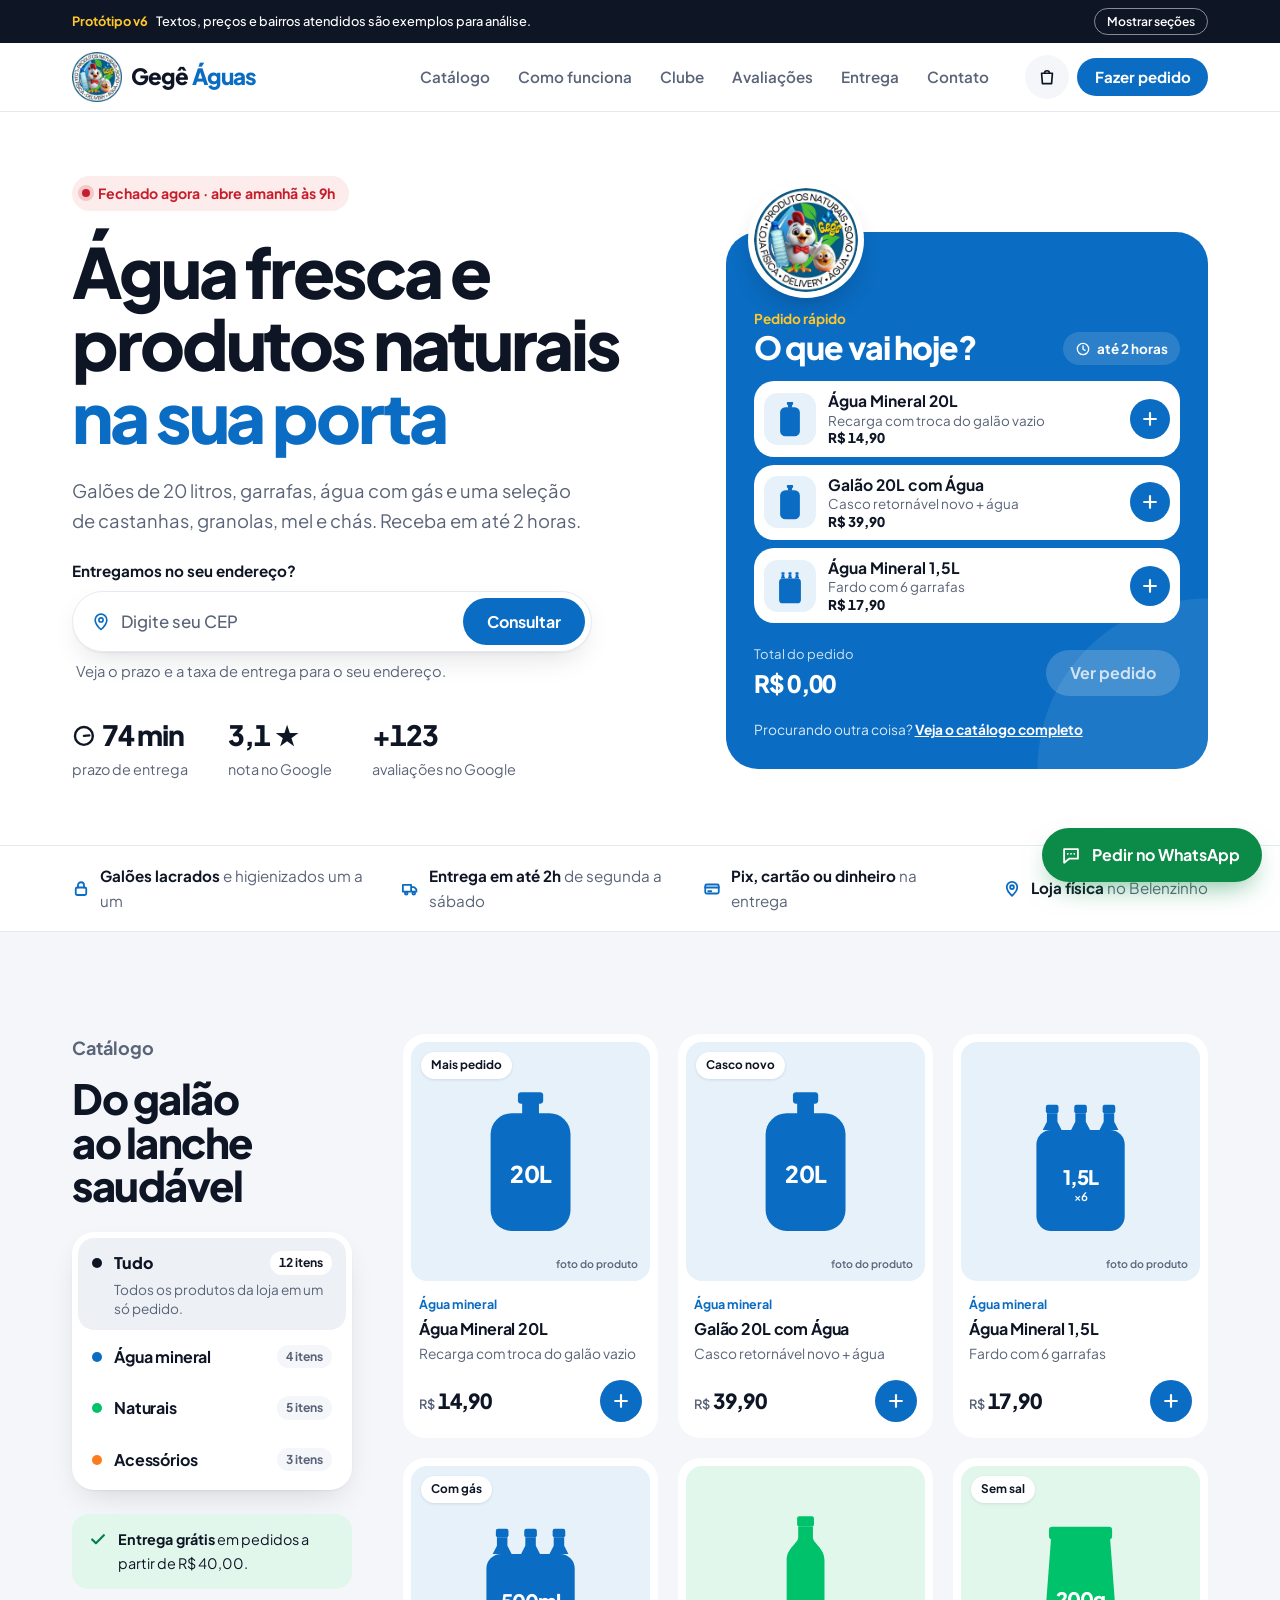
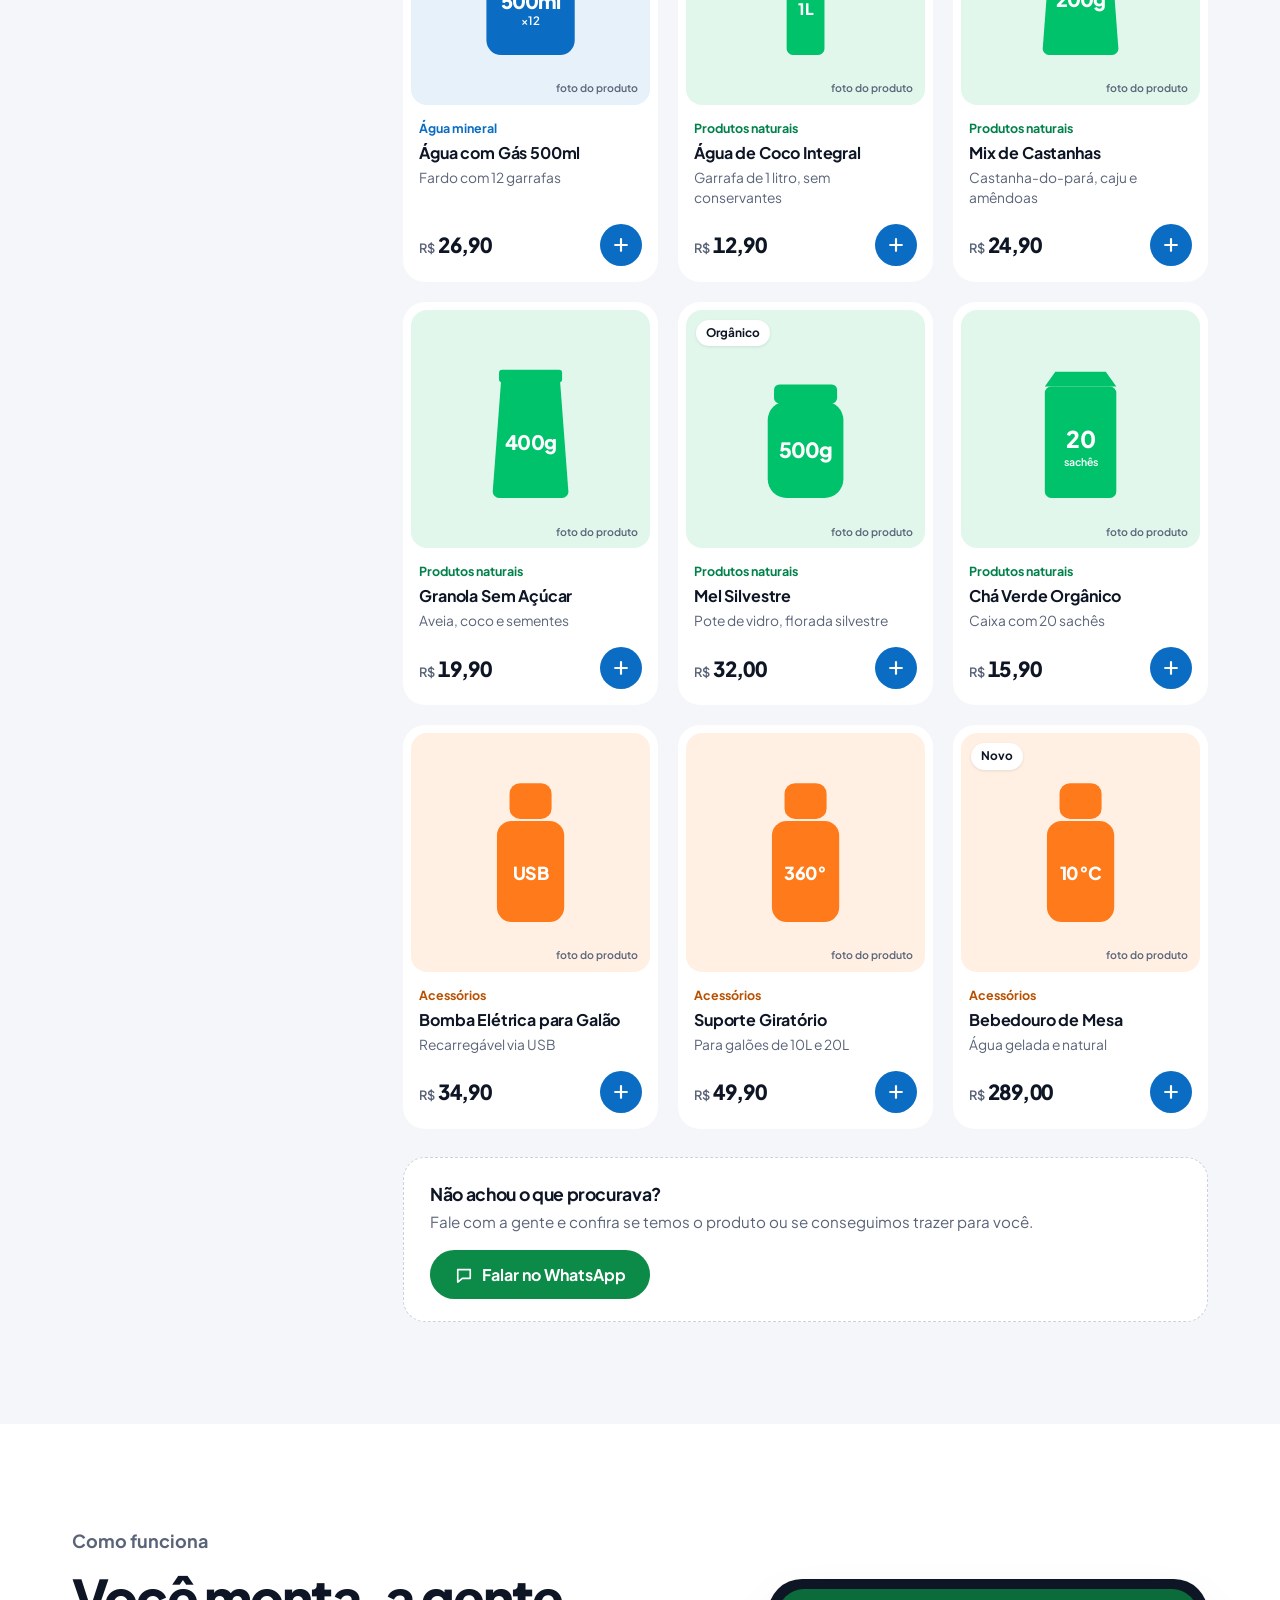
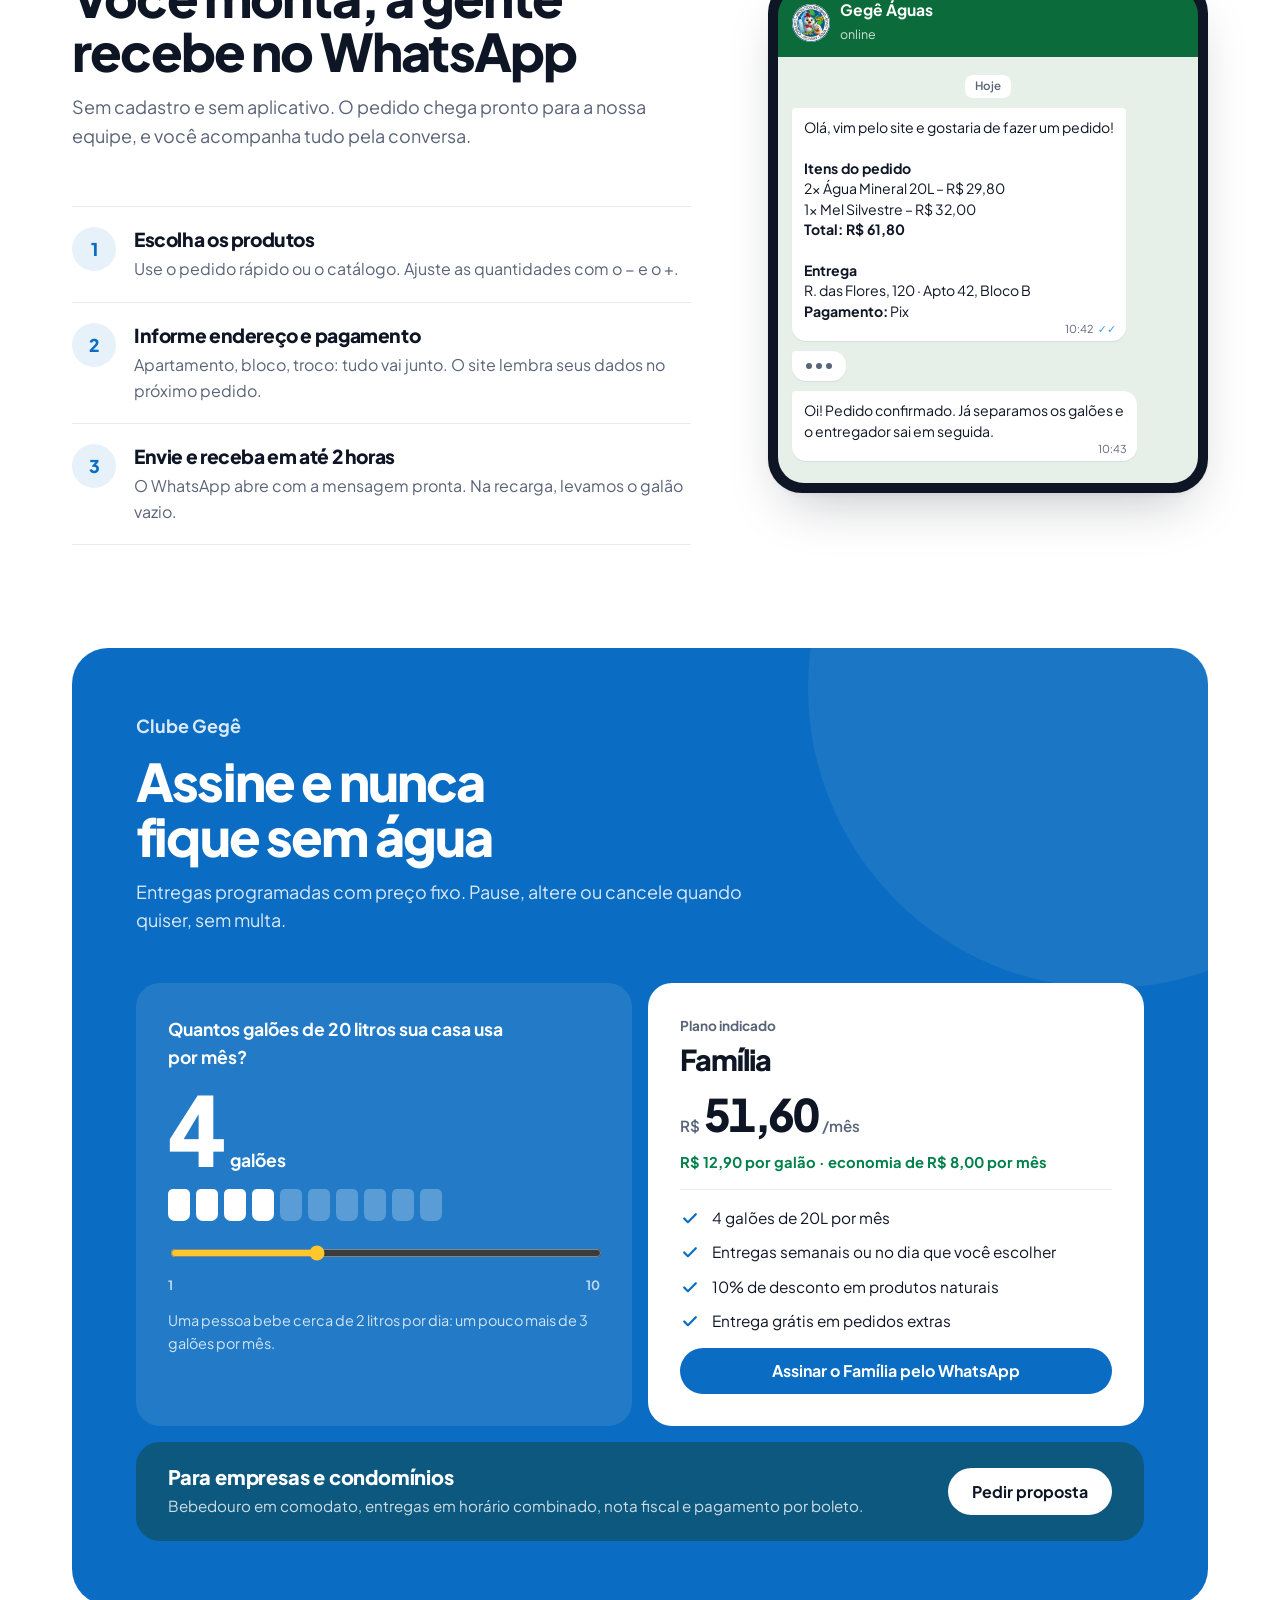
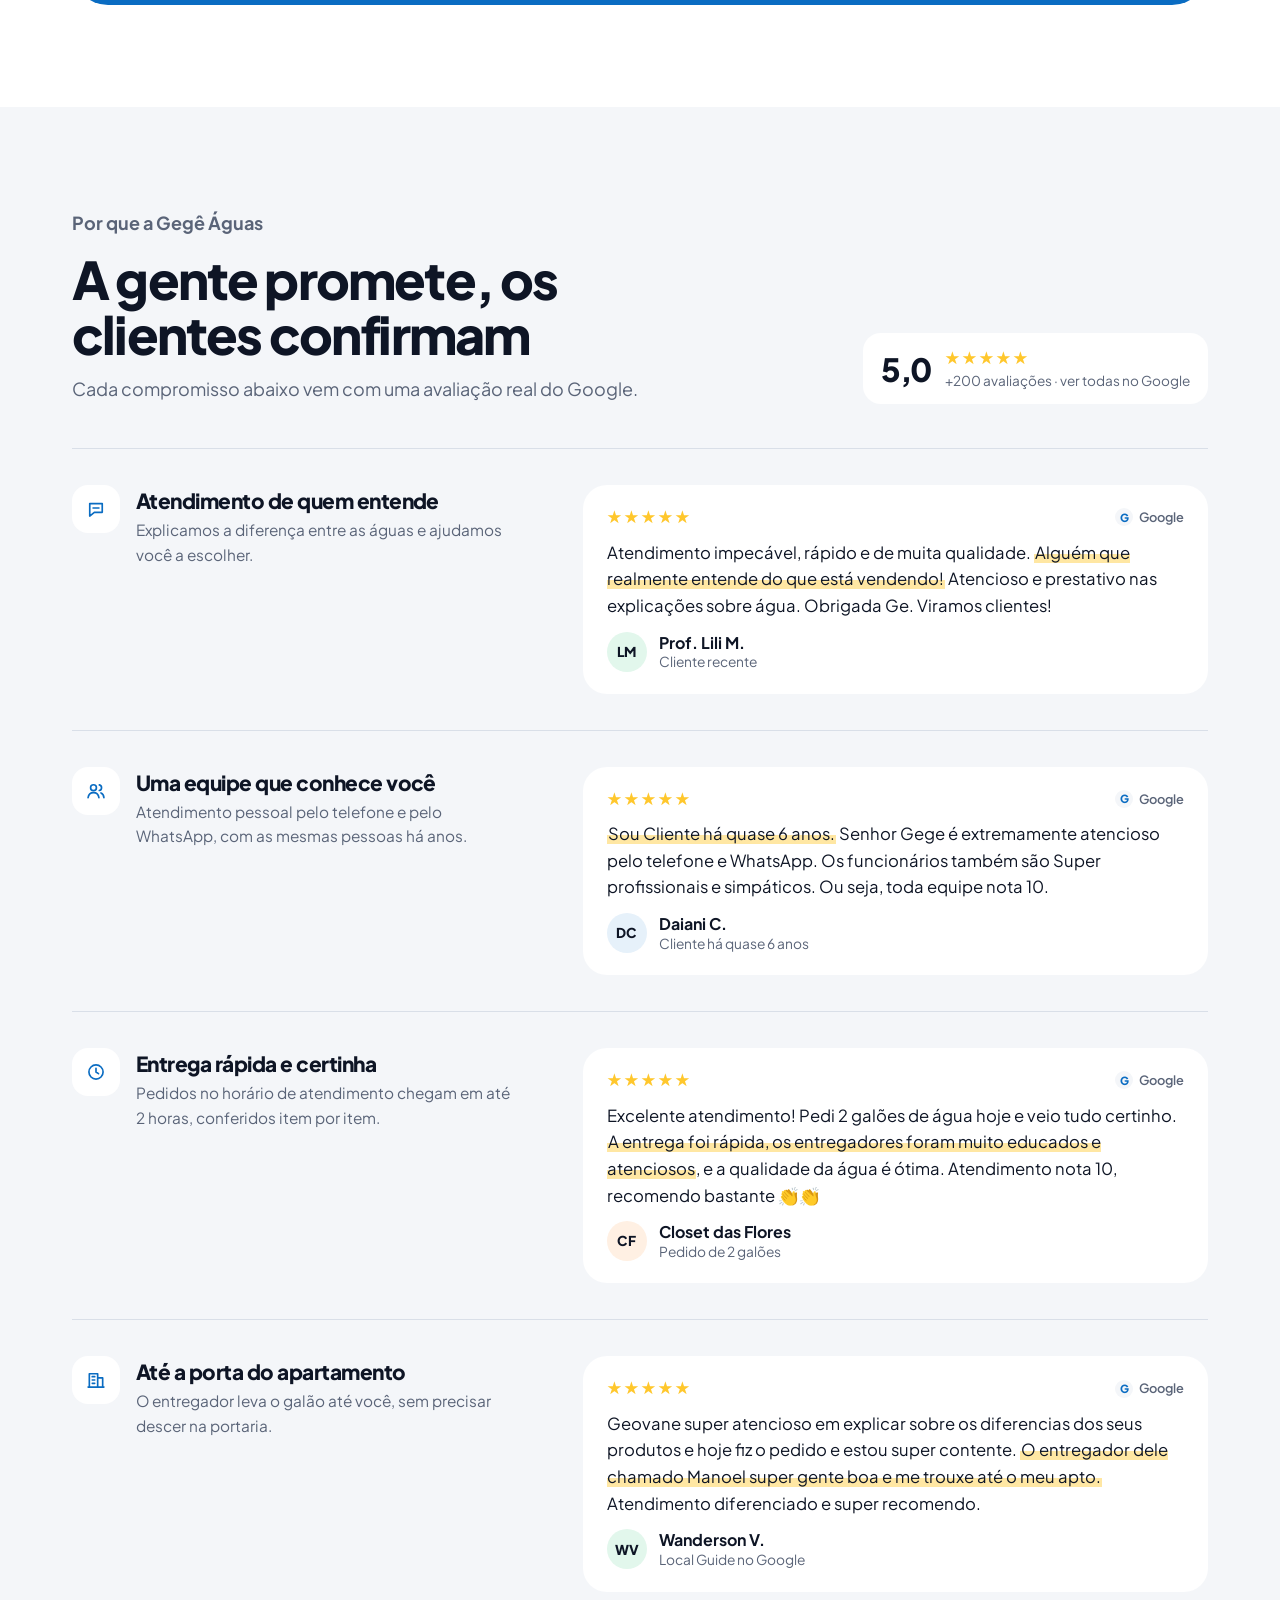
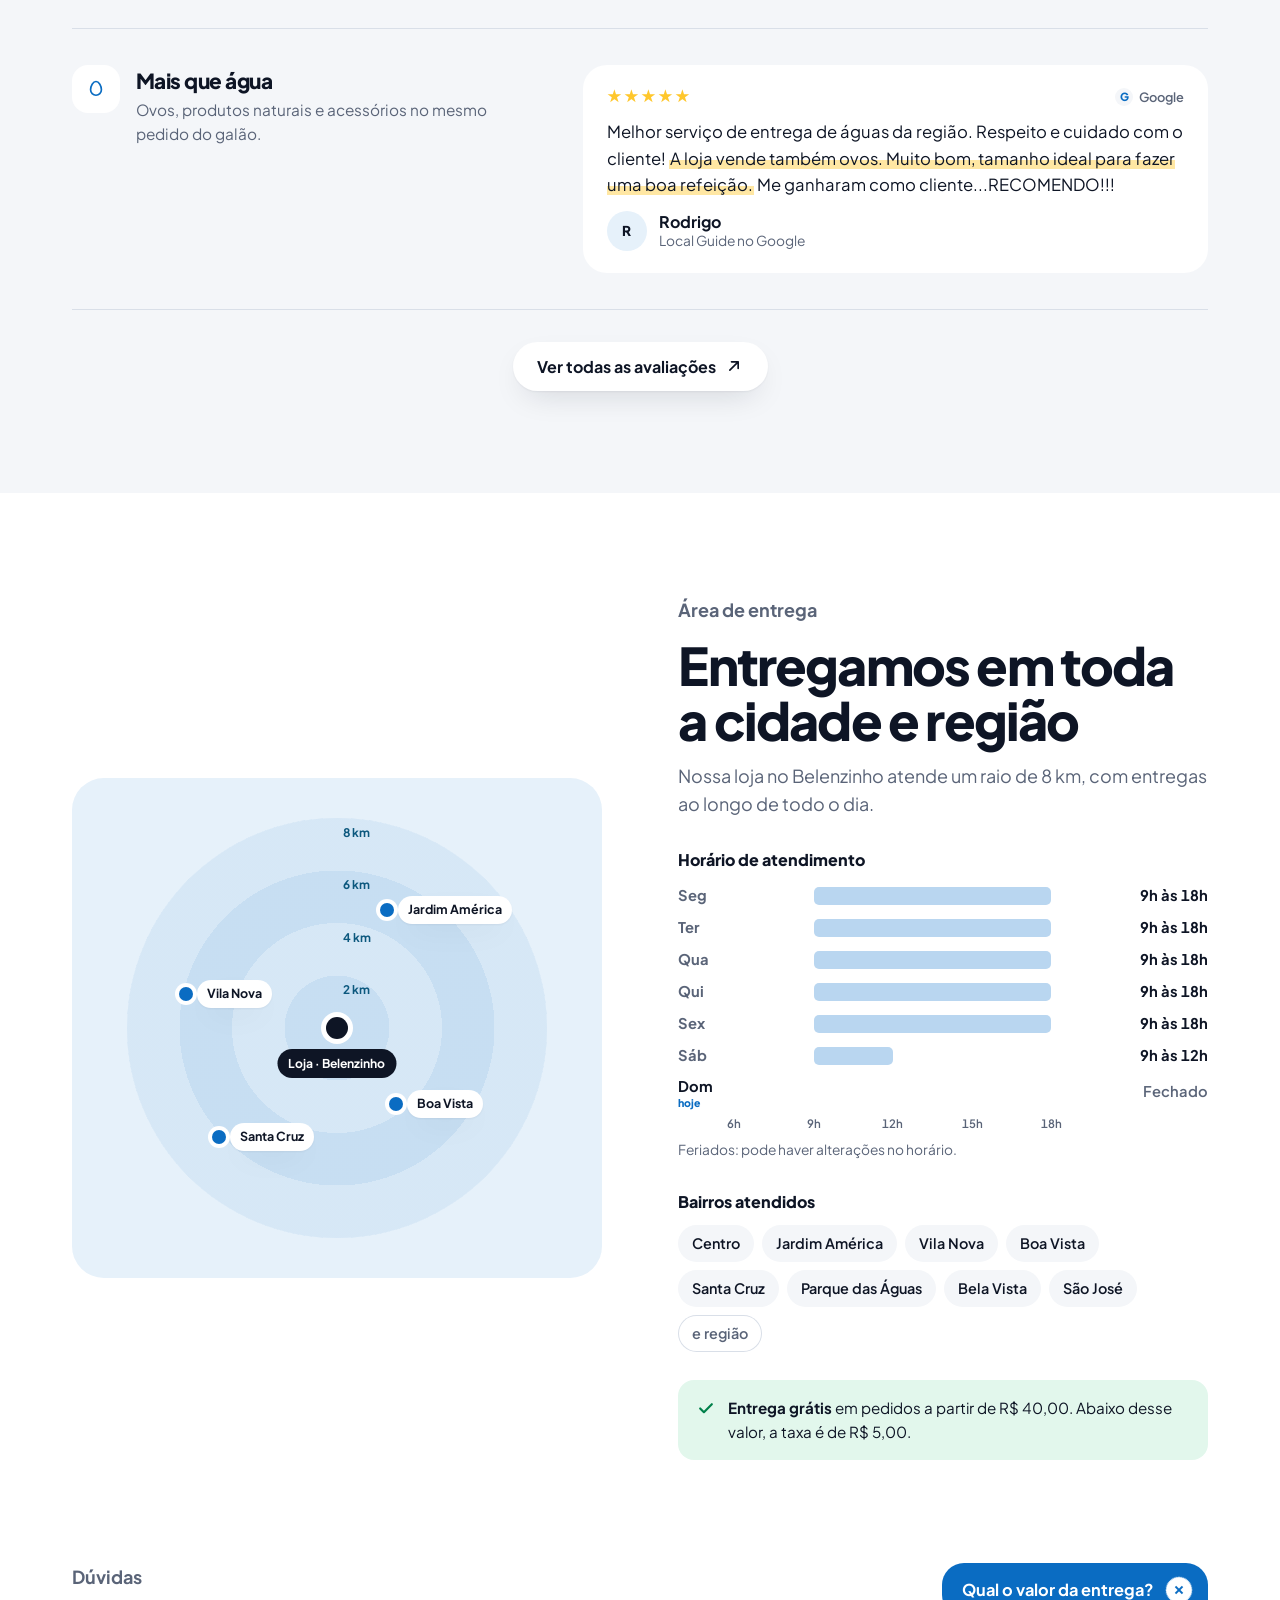
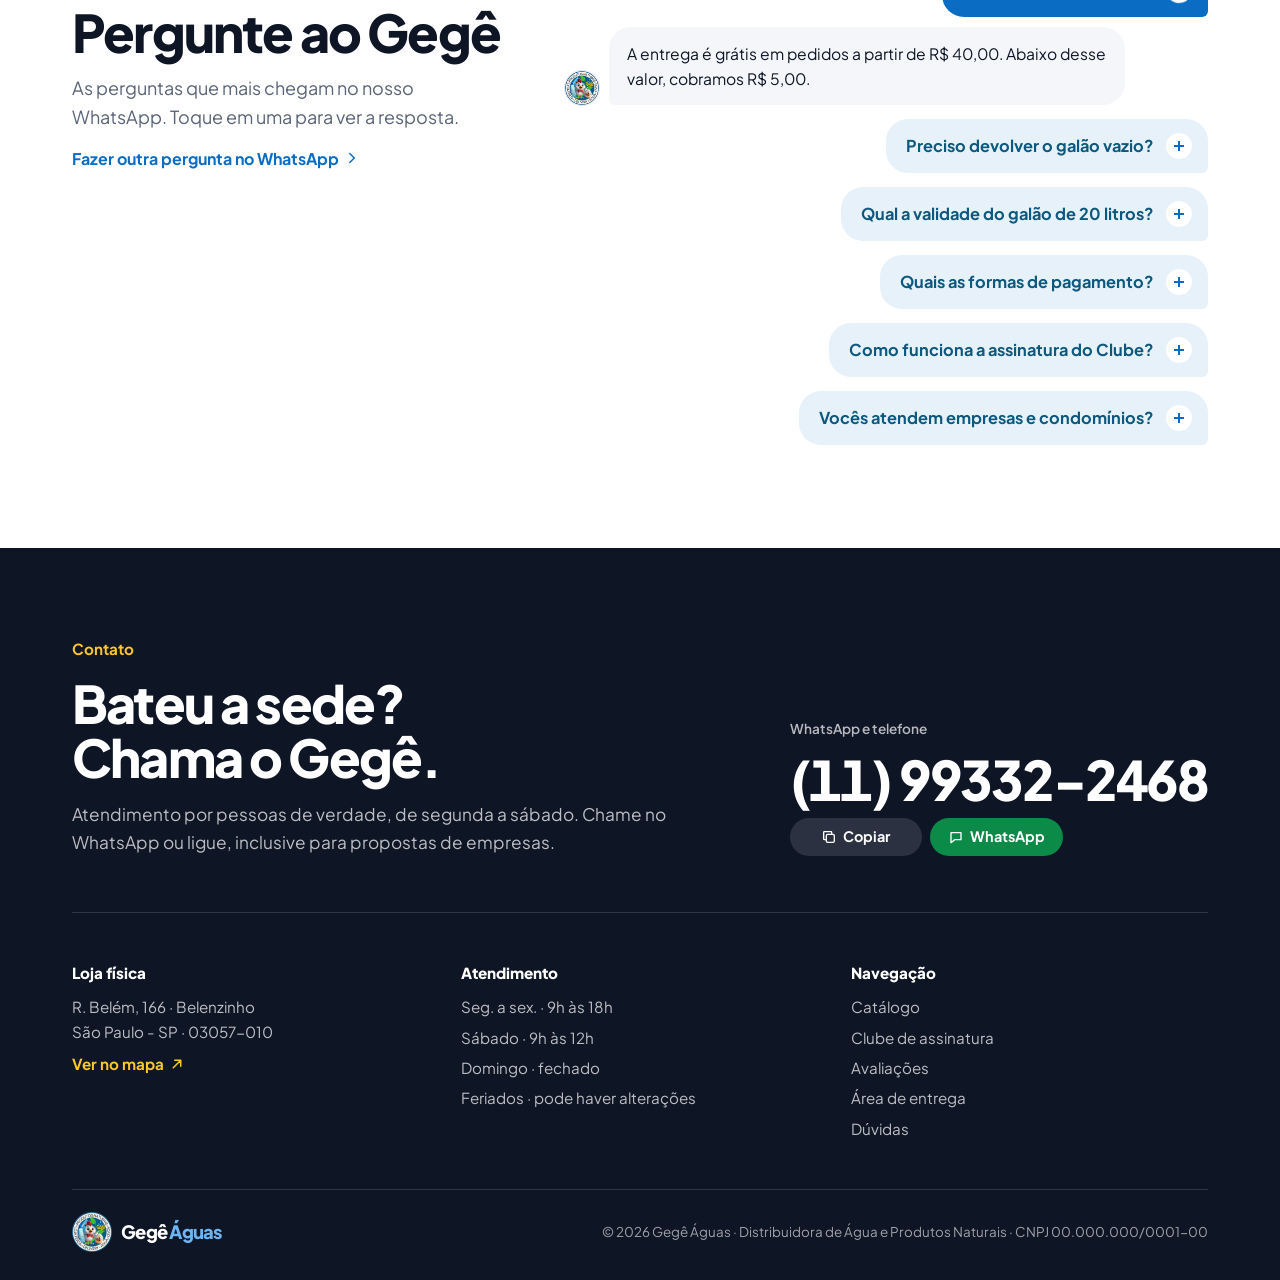
==== commit ac86151f: "Adiciona animações ao rolar a página Entrada do topo ao abrir, títulos e cards em cascata, conversa " ====
--- a/index.html
+++ b/index.html
@@ -503,6 +503,38 @@
 .toast.show{opacity:1;transform:translate(-50%,0)}
 @media (max-width:600px){.toast{bottom:calc(90px + env(safe-area-inset-bottom,0px))}}
 
+/* ---------- Animações ao rolar ----------
+   Só ganham estado inicial escondido os elementos que estão abaixo da tela quando a página abre.
+   Cada um aparece uma vez e depois volta ao estilo normal. */
+@media (prefers-reduced-motion:no-preference){
+  .rv{opacity:0;transform:translateY(32px);transition:opacity .75s cubic-bezier(.2,.7,.2,1),transform .75s cubic-bezier(.2,.7,.2,1);transition-delay:var(--d,0s)}
+  .rv.rv-l{transform:translateX(-36px)}
+  .rv.rv-r{transform:translateX(36px)}
+  .rv.rv-zoom{transform:translateY(24px) scale(.94)}
+  .rv.rv-x{opacity:1;transform:scaleX(0);transform-origin:left center;transition-duration:.9s}
+  .rv.rv-pop{transform:translateY(12px) scale(.92);transform-origin:bottom right}
+  .rv.rv-pop-l{transform:translateY(12px) scale(.92);transform-origin:bottom left}
+  @media (max-width:700px){.rv.rv-l,.rv.rv-r{transform:translateY(32px)}}
+  .rv.in{opacity:1;transform:none}
+
+  /* Entrada do topo ao abrir a página */
+  .hero-copy > *{animation:heroIn .8s cubic-bezier(.2,.7,.2,1) both;animation-delay:calc(var(--i,0) * 90ms)}
+  .counter{animation:heroIn .9s cubic-bezier(.2,.7,.2,1) .25s both}
+  .counter-logo{animation:badgeIn .9s cubic-bezier(.3,1.4,.5,1) .55s both}
+  .quick-item{animation:heroIn .6s cubic-bezier(.2,.7,.2,1) both;animation-delay:calc(.6s + var(--i,0) * 90ms)}
+  @keyframes heroIn{from{opacity:0;transform:translateY(24px)}}
+  @keyframes badgeIn{from{opacity:0;transform:scale(.4) rotate(-25deg)}}
+
+  /* Digitando... na conversa do WhatsApp */
+  .typing{justify-self:start;display:inline-flex;gap:4px;padding:12px 14px;border-radius:14px;border-top-left-radius:4px;background:var(--white);box-shadow:0 1px 1px rgba(14,21,37,.08)}
+  .typing i{width:6px;height:6px;border-radius:50%;background:var(--muted);animation:blink 1s infinite}
+  .typing i:nth-child(2){animation-delay:.15s}
+  .typing i:nth-child(3){animation-delay:.3s}
+  @keyframes blink{0%,60%,100%{opacity:.25}30%{opacity:1}}
+}
+.typing{display:none}
+.chat.typing-on .typing{display:inline-flex}
+
 @media (prefers-reduced-motion:reduce){
   html{scroll-behavior:auto}
   *,*::before,*::after{animation:none!important;transition:none!important}
@@ -659,6 +691,7 @@
         <div class="chat">
           <span class="chat-day">Hoje</span>
           <p class="bubble out">Olá, vim pelo site e gostaria de fazer um pedido!<br><br><b>Itens do pedido</b><br>2x Água Mineral 20L – R$ 29,80<br>1x Mel Silvestre – R$ 32,00<br><b>Total: R$ 61,80</b><br><br><b>Entrega</b><br>R. das Flores, 120 · Apto 42, Bloco B<br><b>Pagamento:</b> Pix<span class="time">10:42 <span class="ticks">✓✓</span></span></p>
+          <span class="typing" aria-hidden="true"><i></i><i></i><i></i></span>
           <p class="bubble in">Oi! Pedido confirmado. Já separamos os galões e o entregador sai em seguida.<span class="time">10:43</span></p>
         </div>
       </div>
@@ -1485,6 +1518,81 @@
     cepRes.textContent = `Entregamos no CEP ${cep.value}: até 2 horas, grátis acima de R$ 40,00. (resposta de exemplo)`;
   });
 
+  /* Animações ao rolar a página */
+  (function scrollReveal() {
+    if (matchMedia('(prefers-reduced-motion: reduce)').matches || !('IntersectionObserver' in window)) return;
+    $$('.hero-copy > *').forEach((el, i) => el.style.setProperty('--i', i));
+    $$('.quick-item').forEach((el, i) => el.style.setProperty('--i', i));
+
+    // [seletor, variação, atraso entre irmãos em ms, agrupar por]
+    const GROUPS = [
+      ['main .sec-head > *', '', 90, '.sec-head'],
+      ['.ribbon-list li', '', 90],
+      ['.shelf-list', '', 0], ['.shelf-free', '', 0],
+      ['.product', 'rv-zoom', 80, 'cols'],
+      ['.not-found', '', 0],
+      ['.how-steps li', '', 120],
+      ['.phone', 'rv-zoom', 0],
+      ['.calc-input', 'rv-l', 0], ['.calc-result', 'rv-r', 0], ['.club-biz', '', 0],
+      ['.g-score', 'rv-r', 0],
+      ['.claim', 'rv-l', 0], ['.proof .quote', 'rv-r', 0],
+      ['.reviews-more', '', 0],
+      ['.map-panel', 'rv-zoom', 0],
+      ['.radar-dot', 'rv-pop-l', 120],
+      ['.wk-track i', 'rv-x', 70],
+      ['.week-note, .chips, .fee-note', '', 90],
+      ['.faq details', '', 80],
+      ['.closing-top > *', '', 120], ['.closing-grid > div', '', 100], ['.footer-bottom', '', 0]
+    ];
+    const vh = innerHeight;
+    const items = [];
+    GROUPS.forEach(([sel, variant, step, by]) => {
+      let i = 0, lastParent = null, lastTop = null;
+      $$(sel).forEach(el => {
+        if (el.getBoundingClientRect().top < vh * 0.92) return; // já visível ao abrir: fica como está
+        if (by === '.sec-head') { const p = el.closest('.sec-head'); if (p !== lastParent) { i = 0; lastParent = p; } }
+        if (by === 'cols') { const t = Math.round(el.getBoundingClientRect().top); if (t !== lastTop) { i = 0; lastTop = t; } }
+        el.classList.add('rv');
+        if (variant) el.classList.add(variant);
+        el.style.setProperty('--d', `${(i++ * step) / 1000}s`);
+        items.push(el);
+      });
+    });
+    const done = el => {
+      el.classList.remove('rv', 'in', 'rv-l', 'rv-r', 'rv-zoom', 'rv-x', 'rv-pop', 'rv-pop-l');
+      el.style.removeProperty('--d');
+    };
+    const io = new IntersectionObserver(entries => {
+      entries.forEach(en => {
+        if (!en.isIntersecting) return;
+        const el = en.target;
+        io.unobserve(el);
+        el.classList.add('in');
+        const ms = 950 + parseFloat(getComputedStyle(el).getPropertyValue('--d') || 0) * 1000;
+        setTimeout(() => done(el), ms);
+      });
+    }, { threshold: 0.12, rootMargin: '0px 0px -6% 0px' });
+    items.forEach(el => io.observe(el));
+
+    // Conversa do WhatsApp: a mensagem do cliente aparece, a loja "digita" e responde
+    const chat = $('.chat');
+    if (chat && chat.getBoundingClientRect().top > vh * 0.92) {
+      const out = chat.querySelector('.bubble.out'), reply = chat.querySelector('.bubble.in');
+      [out, reply].forEach(b => b.classList.add('rv', 'rv-pop'));
+      out.classList.replace('rv-pop', 'rv-pop');
+      reply.classList.replace('rv-pop', 'rv-pop-l');
+      const cio = new IntersectionObserver(([en]) => {
+        if (!en.isIntersecting) return;
+        cio.disconnect();
+        setTimeout(() => out.classList.add('in'), 500);
+        setTimeout(() => chat.classList.add('typing-on'), 1300);
+        setTimeout(() => { chat.classList.remove('typing-on'); reply.classList.add('in'); }, 2600);
+        setTimeout(() => [out, reply].forEach(done), 3600);
+      }, { threshold: 0.5 });
+      cio.observe(chat);
+    }
+  })();
+
   /* Copiar número */
   $$('[data-copy]').forEach(b => b.addEventListener('click', () => {
     const target = document.getElementById(b.dataset.copy);
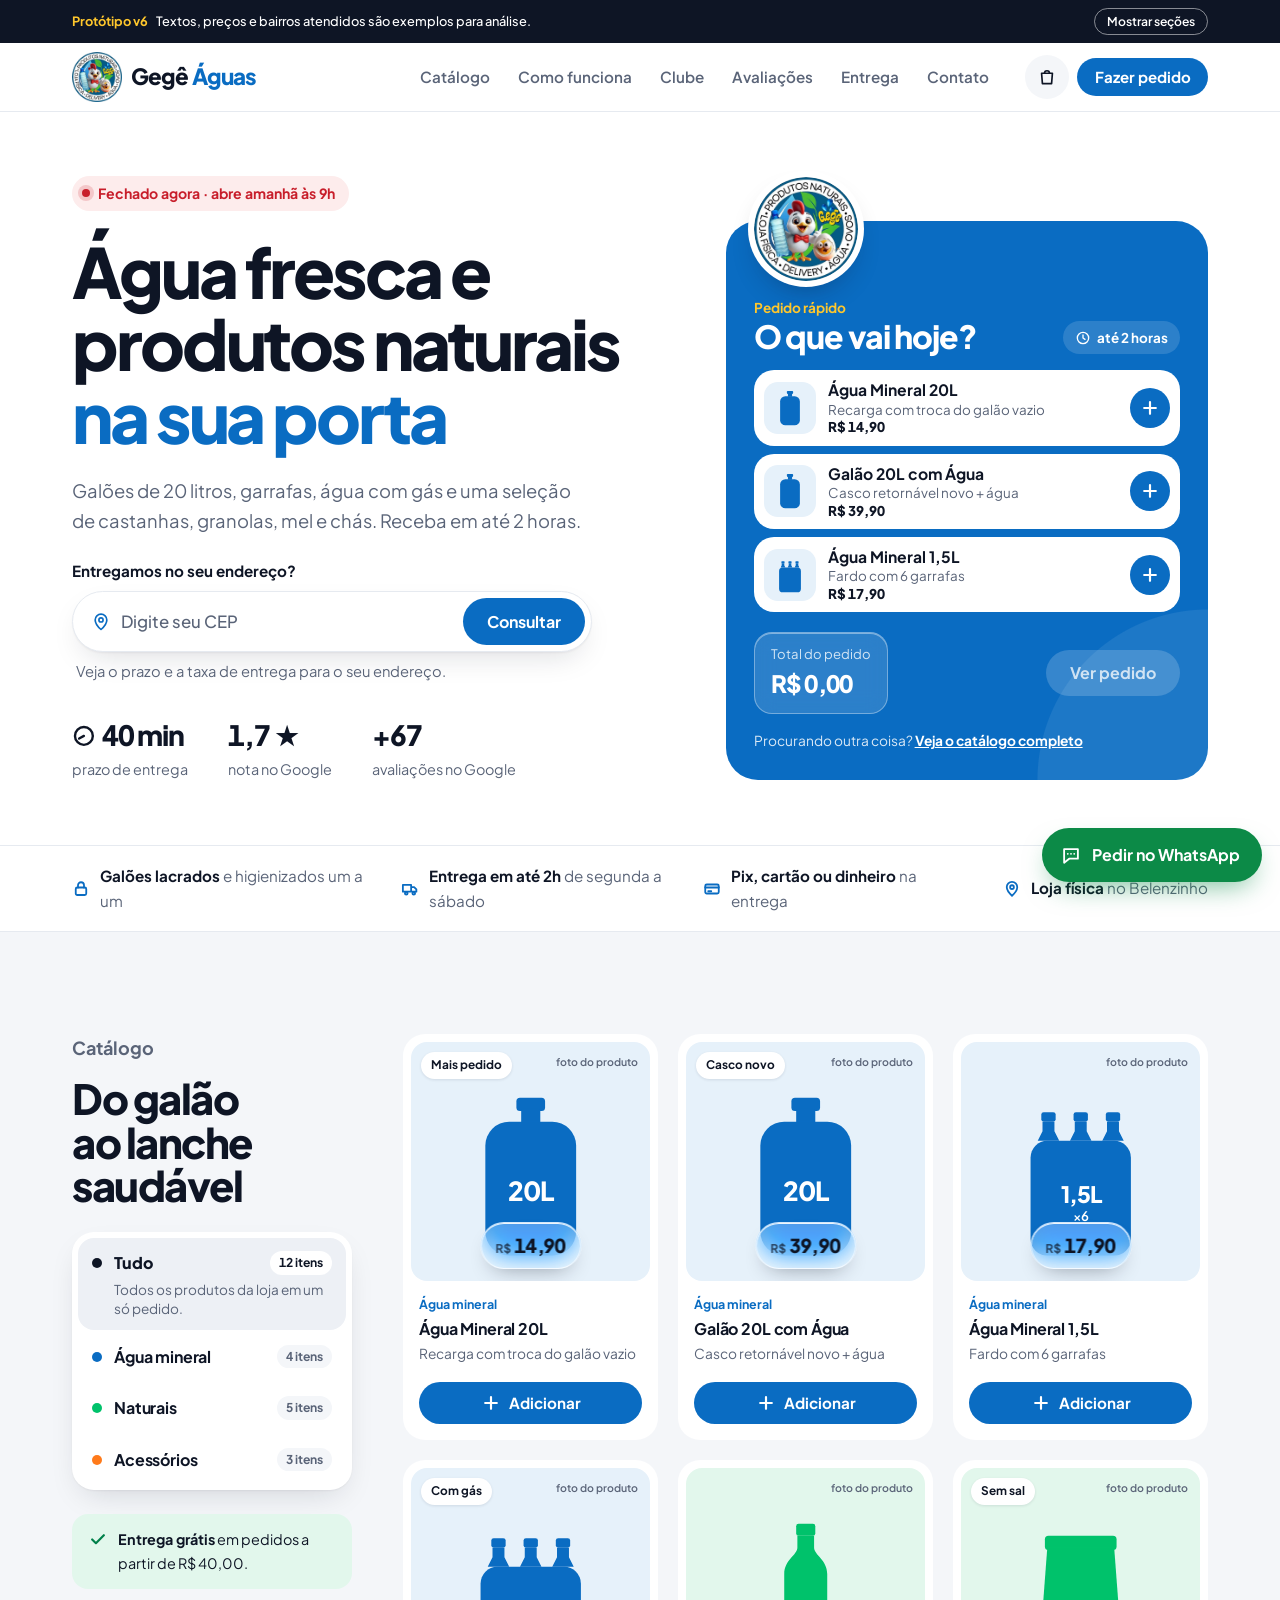
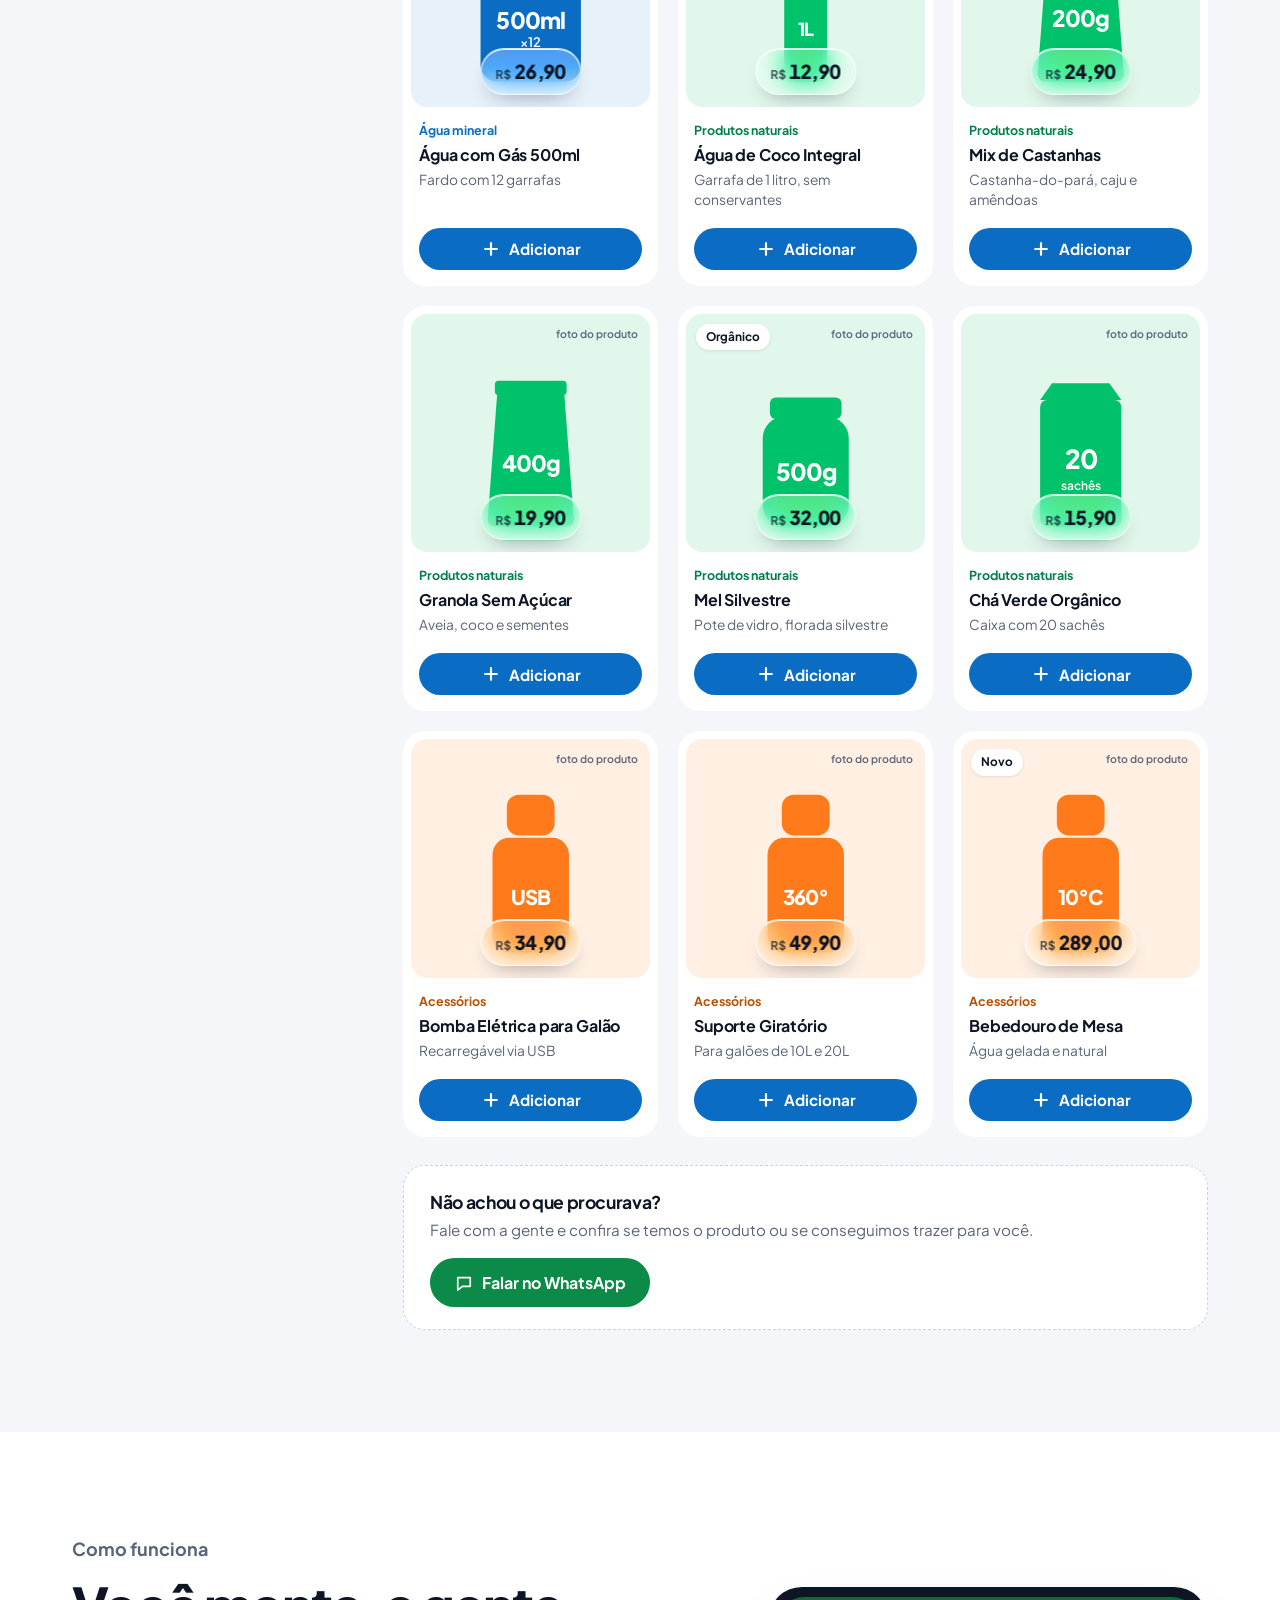
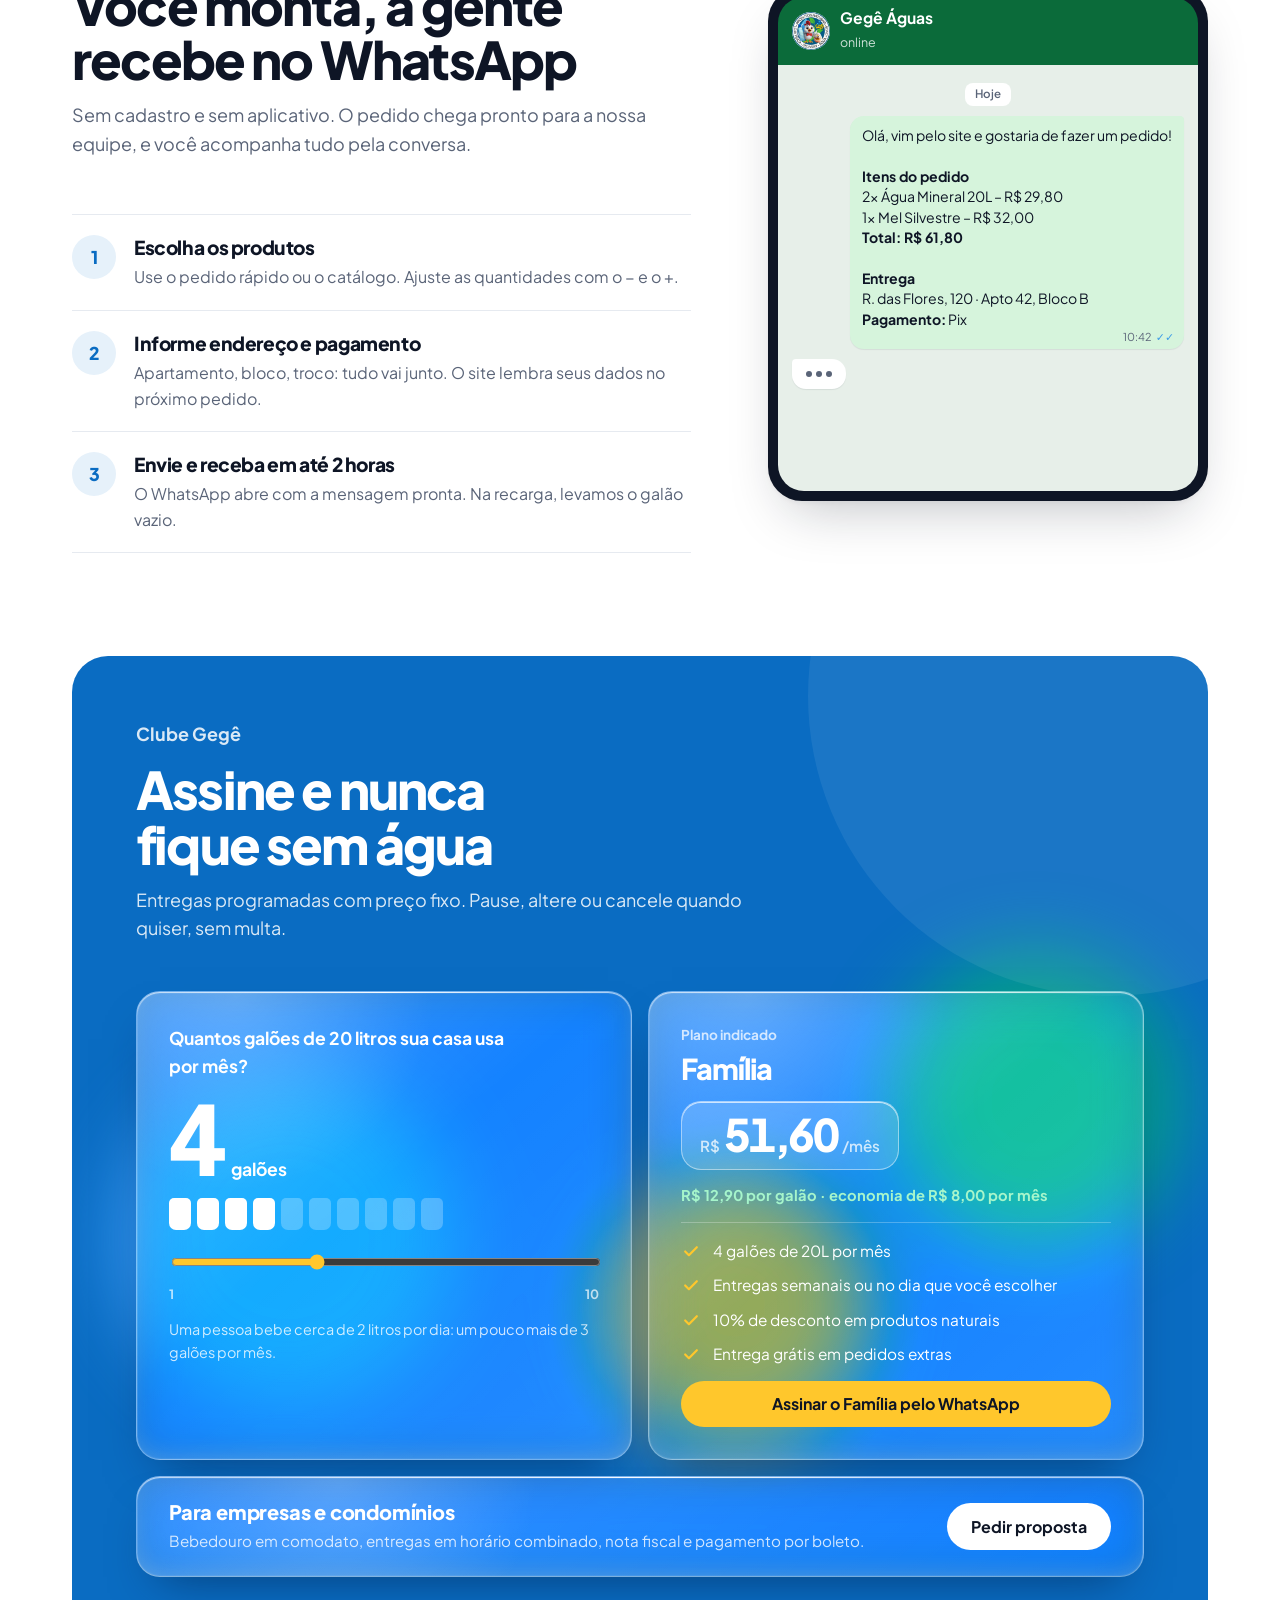
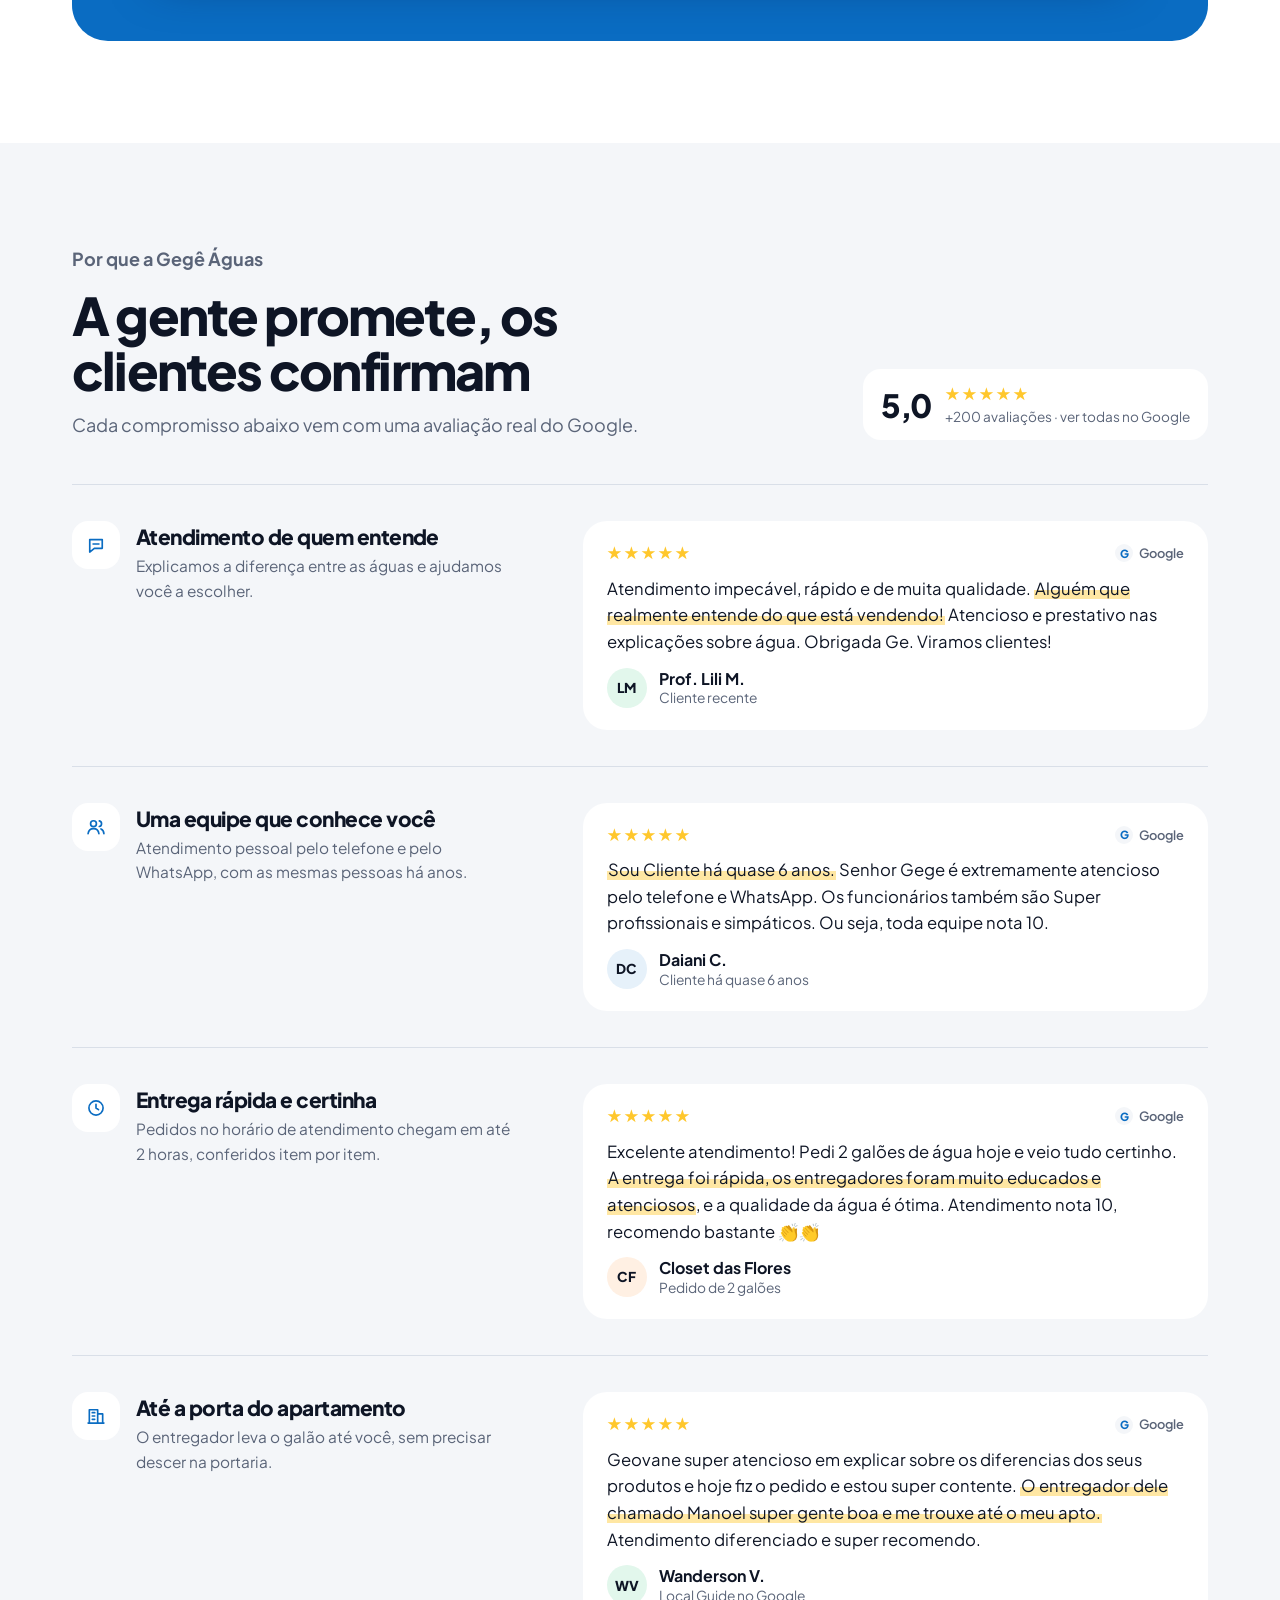
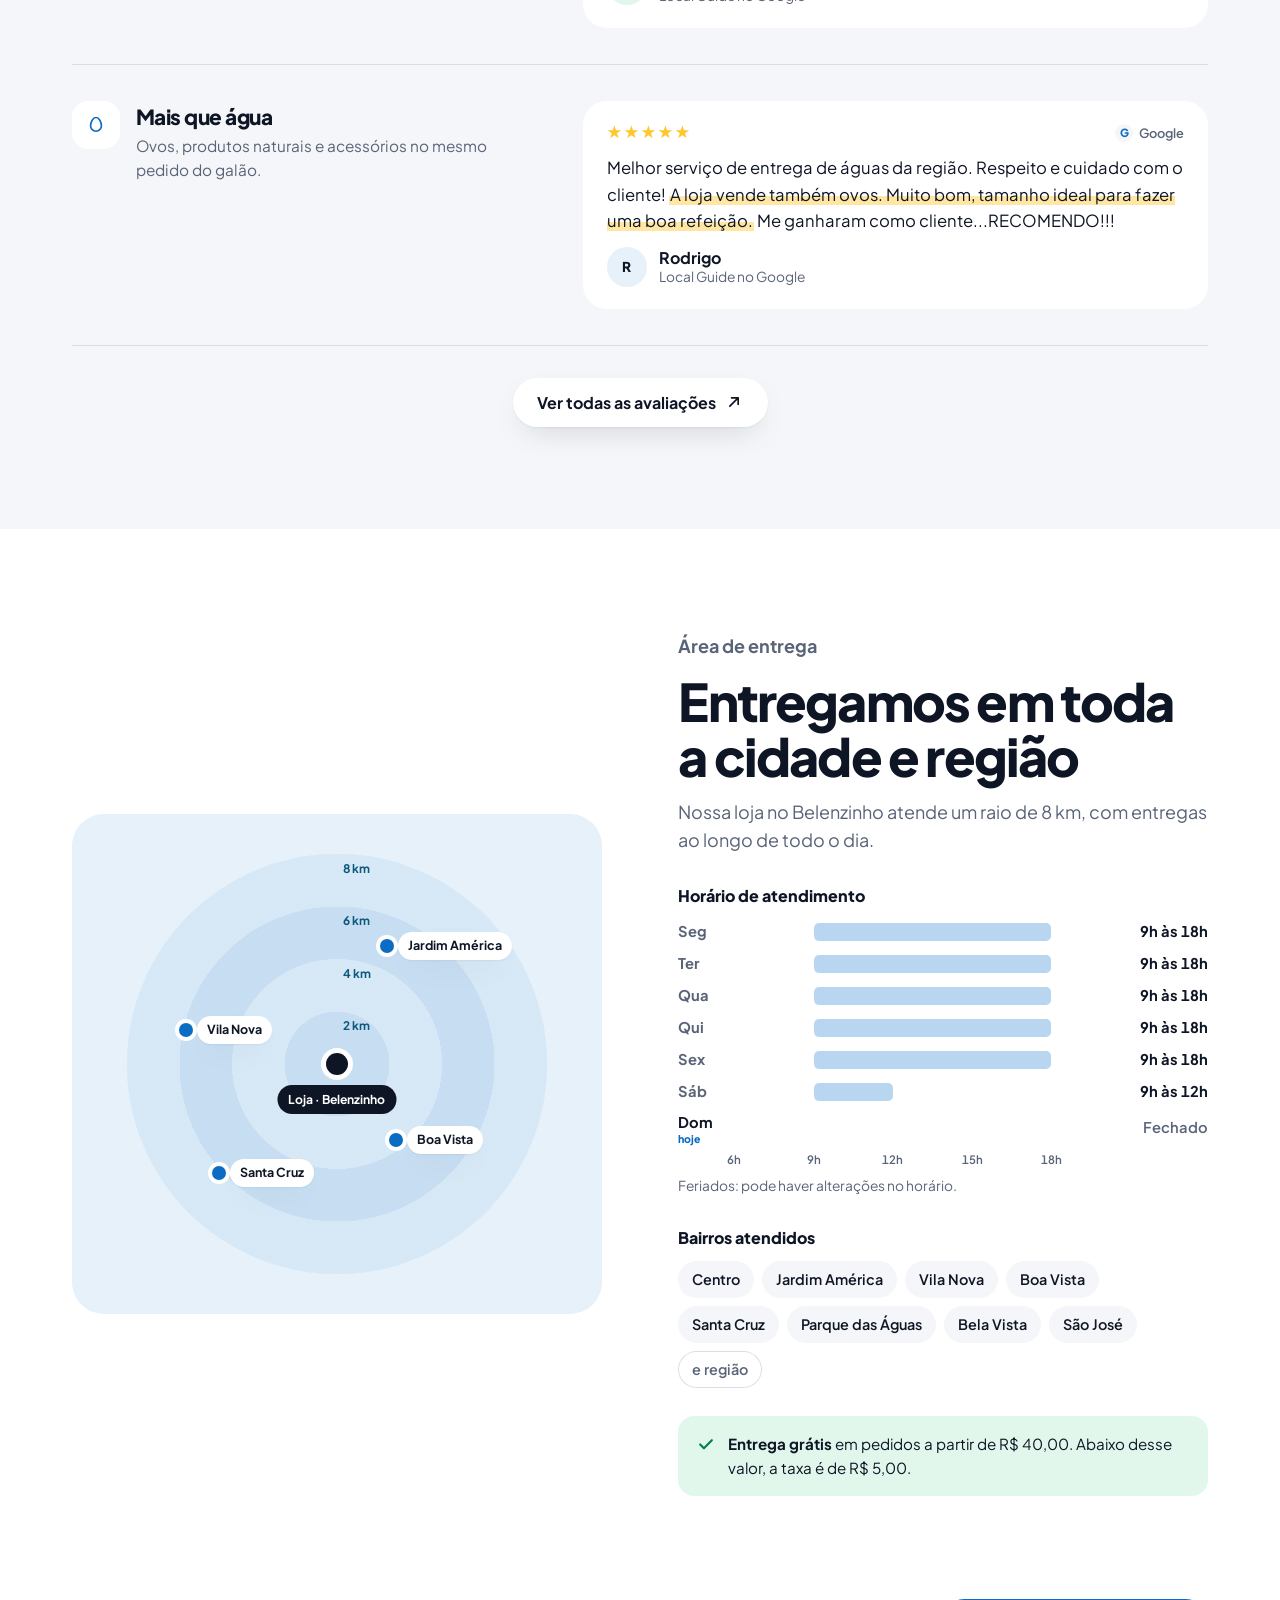
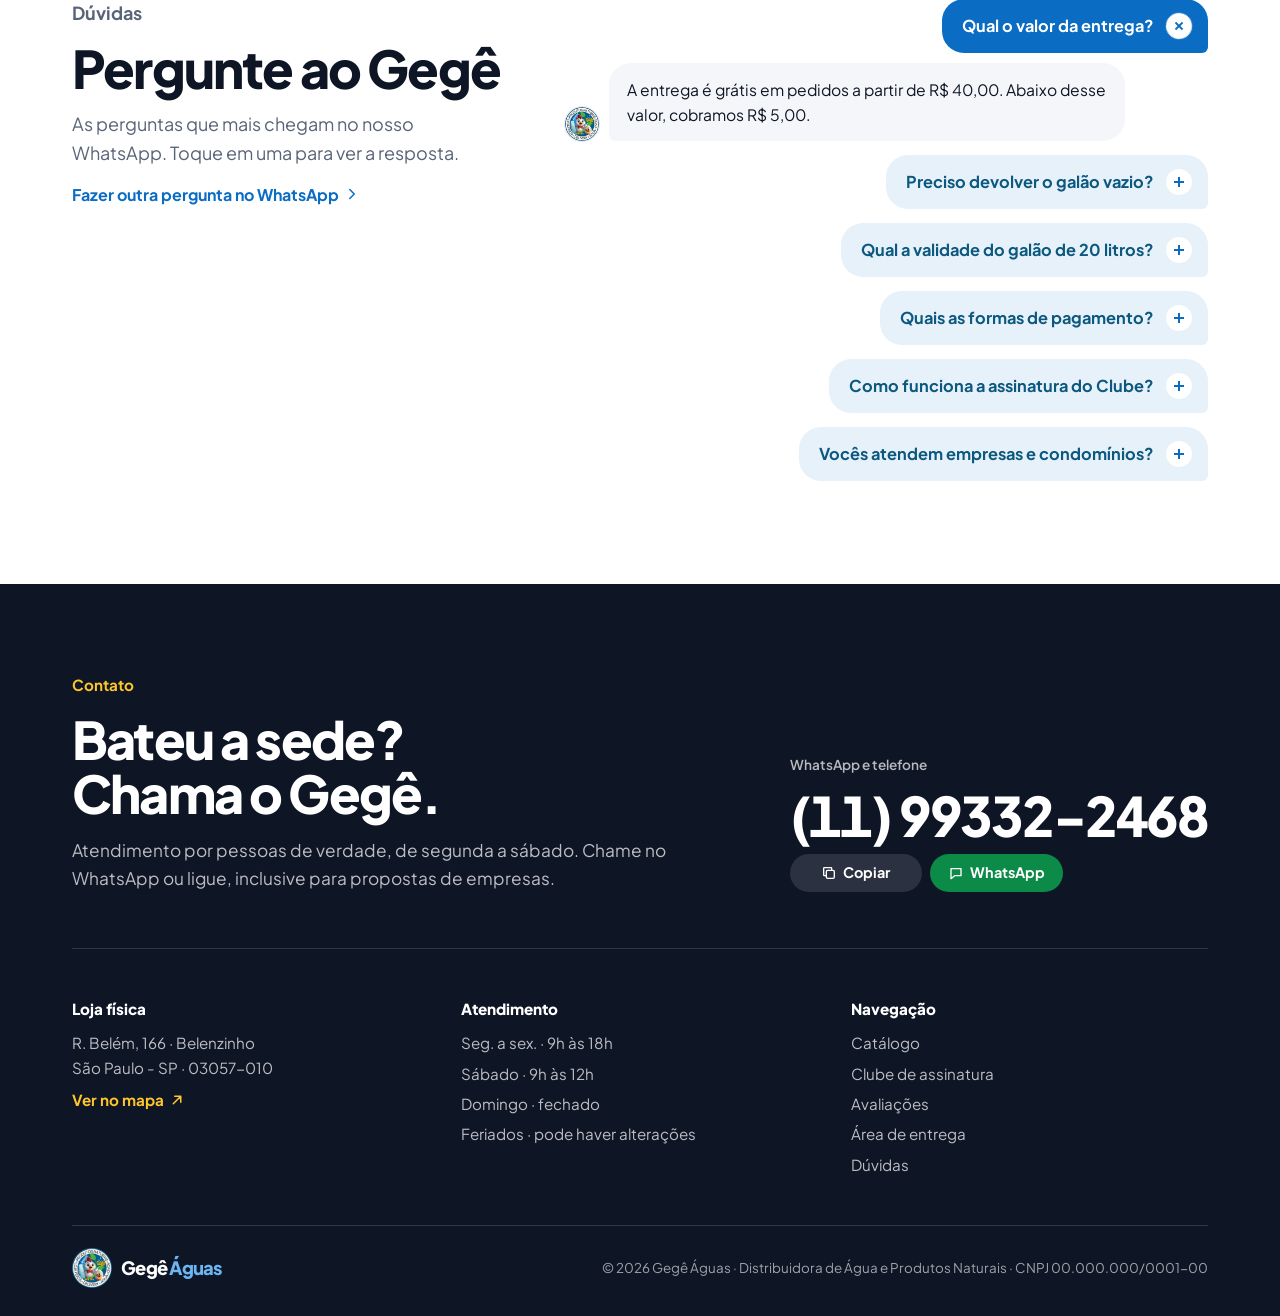
==== commit a8e72e93: "Adiciona preços em vidro, cards líquidos e efeitos ao passar o mouse - Preço dos produtos num selo d" ====
--- a/index.html
+++ b/index.html
@@ -503,6 +503,71 @@
 .toast.show{opacity:1;transform:translate(-50%,0)}
 @media (max-width:600px){.toast{bottom:calc(90px + env(safe-area-inset-bottom,0px))}}
 
+/* ---------- Vidro: preços ---------- */
+.glass{background:rgba(255,255,255,.28);-webkit-backdrop-filter:blur(14px) saturate(170%);backdrop-filter:blur(14px) saturate(170%);border:1px solid rgba(255,255,255,.65);box-shadow:inset 0 1px 0 rgba(255,255,255,.85),inset 0 -1px 0 rgba(255,255,255,.2),0 8px 20px -10px rgba(14,21,37,.35)}
+.product-tile{overflow:hidden}
+.product-tile .sil{width:50%;transform:translateY(9%)}
+.tile-note{top:12px;bottom:auto;right:12px}
+.glass-price{position:absolute;left:50%;bottom:12px;transform:translateX(-50%);display:flex;align-items:baseline;gap:3px;margin:0;padding:7px 14px;border-radius:999px;font-size:1.2rem;font-weight:800;letter-spacing:-.03em;color:var(--ink);white-space:nowrap;
+  background:rgba(255,255,255,.3);-webkit-backdrop-filter:blur(12px) saturate(170%);backdrop-filter:blur(12px) saturate(170%);border:1px solid rgba(255,255,255,.75);box-shadow:inset 0 1px 0 rgba(255,255,255,.9),0 10px 22px -12px rgba(14,21,37,.45);transition:background .25s,transform .25s}
+.glass-price small{font-size:.75rem;font-weight:700;color:var(--ink);opacity:.7}
+.product-foot{padding-top:14px}
+.product .buy{width:100%}
+.product .add{width:100%;border-radius:999px;gap:8px;grid-auto-flow:column;justify-content:center;font:700 .95rem/1 var(--font)}
+.product .add:hover{transform:none}
+.product .stepper{width:100%;justify-content:space-between}
+@media (max-width:760px){.tile-note{display:none}.product-tile .sil{width:40%;transform:translateY(-10%)}.glass-price{bottom:8px;padding:5px 11px;font-size:1.02rem}.glass-price small{font-size:.68rem}}
+.glass-total{padding:10px 16px;border-radius:18px;background:rgba(255,255,255,.14);-webkit-backdrop-filter:blur(10px);backdrop-filter:blur(10px);border:1px solid rgba(255,255,255,.35);box-shadow:inset 0 1px 0 rgba(255,255,255,.4)}
+
+/* ---------- Cards líquidos (Clube) ---------- */
+.club-panel{isolation:isolate}
+.blobs{position:absolute;inset:0;z-index:-1;pointer-events:none;overflow:hidden;border-radius:inherit}
+.blobs i{position:absolute;border-radius:50%;filter:blur(38px);opacity:.85}
+.blobs i:nth-child(1){width:340px;height:340px;left:4%;top:42%;background:#3FA2FF;animation:drift1 16s ease-in-out infinite alternate}
+.blobs i:nth-child(2){width:280px;height:280px;left:46%;top:52%;background:var(--yellow);opacity:.55;animation:drift2 19s ease-in-out infinite alternate}
+.blobs i:nth-child(3){width:300px;height:300px;right:2%;top:30%;background:var(--green);opacity:.6;animation:drift3 22s ease-in-out infinite alternate}
+@keyframes drift1{to{transform:translate(120px,-60px) scale(1.15)}}
+@keyframes drift2{to{transform:translate(-140px,-40px) scale(.9)}}
+@keyframes drift3{to{transform:translate(-90px,90px) scale(1.1)}}
+.liquid{position:relative;isolation:isolate;overflow:hidden;color:var(--white);
+  background:linear-gradient(140deg,rgba(255,255,255,.26),rgba(255,255,255,.08) 45%,rgba(255,255,255,.14));
+  -webkit-backdrop-filter:blur(22px) saturate(180%);backdrop-filter:blur(22px) saturate(180%);
+  border:1px solid rgba(255,255,255,.38);
+  box-shadow:inset 0 1px 1px rgba(255,255,255,.7),inset 0 -10px 24px -12px rgba(255,255,255,.25),inset 0 0 0 1px rgba(255,255,255,.06),0 24px 48px -24px rgba(4,28,66,.6)}
+.liquid::before{content:"";position:absolute;inset:0;z-index:-1;border-radius:inherit;pointer-events:none;background:radial-gradient(320px circle at var(--mx,20%) var(--my,0%),rgba(255,255,255,.38),transparent 62%);opacity:.55;transition:opacity .35s}
+.liquid::after{content:"";position:absolute;left:8%;right:8%;top:0;height:1px;background:linear-gradient(90deg,transparent,rgba(255,255,255,.9),transparent);pointer-events:none}
+.calc-result.liquid,.club-biz.liquid{color:var(--white)}
+.calc-result.liquid .calc-kicker{color:rgba(255,255,255,.75)}
+.calc-result.liquid .plan-price{display:inline-flex;align-self:flex-start;padding:10px 18px 12px;border-radius:20px;background:rgba(255,255,255,.16);border:1px solid rgba(255,255,255,.45);box-shadow:inset 0 1px 0 rgba(255,255,255,.7)}
+.calc-result.liquid .plan-price small{color:rgba(255,255,255,.75)}
+.calc-result.liquid .plan-unit{color:#A6F5CB}
+.calc-result.liquid .plan-list{border-top-color:rgba(255,255,255,.25)}
+.calc-result.liquid .plan-list .ico{color:var(--yellow)}
+.club-biz.liquid{background:linear-gradient(140deg,rgba(255,255,255,.2),rgba(255,255,255,.06))}
+
+/* ---------- Ao passar o mouse (só em telas com mouse) ---------- */
+@media (hover:hover) and (pointer:fine){
+  .liquid:hover::before{opacity:1}
+  .product:hover .glass-price{background:rgba(255,255,255,.5);transform:translateX(-50%) translateY(-3px)}
+  .proof .claim-ico{transition:background .25s,color .25s,transform .25s}
+  .proof:hover .claim-ico{background:var(--brand);color:var(--white);transform:rotate(-6deg)}
+  .proof .quote{transition:transform .3s,box-shadow .3s}
+  .proof:hover .quote{transform:translateY(-4px);box-shadow:var(--shadow-lg)}
+  .proof:hover mark{animation:sweep .7s ease-out}
+  .how-steps li{cursor:default;transition:background .2s}
+  .how-steps li:hover::before{background:var(--brand);color:var(--white)}
+  .galoes i{cursor:pointer}
+  .galoes:hover i.on{opacity:.55}
+  .galoes i.preview{opacity:1!important}
+}
+@keyframes sweep{from{background-size:0 100%}to{background-size:100% 100%}}
+.quote mark{background:linear-gradient(transparent 58%,#FFE7A3 58%) no-repeat 0 0/100% 100%}
+.part{border-radius:6px;transition:background .25s,opacity .25s}
+.phone.show-1 .part:not([data-part="1"]),.phone.show-2 .part:not([data-part="2"]),.phone.show-3 .part:not([data-part="3"]){opacity:.35}
+.phone.show-1 [data-part="1"],.phone.show-2 [data-part="2"]{background:rgba(255,199,44,.35);box-shadow:0 0 0 3px rgba(255,199,44,.35)}
+.phone.show-3 .bubble[data-part="3"]{box-shadow:0 0 0 3px rgba(255,199,44,.6)}
+@media (prefers-reduced-motion:reduce){.blobs i{animation:none}}
+
 /* ---------- Animações ao rolar ----------
    Só ganham estado inicial escondido os elementos que estão abaixo da tela quando a página abre.
    Cada um aparece uma vez e depois volta ao estilo normal. */
@@ -515,7 +580,7 @@
   .rv.rv-pop{transform:translateY(12px) scale(.92);transform-origin:bottom right}
   .rv.rv-pop-l{transform:translateY(12px) scale(.92);transform-origin:bottom left}
   @media (max-width:700px){.rv.rv-l,.rv.rv-r{transform:translateY(32px)}}
-  .rv.in{opacity:1;transform:none}
+  .rv.rv-in{opacity:1;transform:none}
 
   /* Entrada do topo ao abrir a página */
   .hero-copy > *{animation:heroIn .8s cubic-bezier(.2,.7,.2,1) both;animation-delay:calc(var(--i,0) * 90ms)}
@@ -622,7 +687,7 @@
         </div>
         <ul class="quick" id="quick-list"></ul>
         <div class="counter-foot">
-          <div><small>Total do pedido</small><b id="quick-total">R$ 0,00</b></div>
+          <div class="glass-total"><small>Total do pedido</small><b id="quick-total">R$ 0,00</b></div>
           <button class="btn btn-yellow" type="button" id="quick-go" disabled>Ver pedido</button>
         </div>
         <p class="counter-more">Procurando outra coisa? <a href="#produtos">Veja o catálogo completo</a></p>
@@ -678,9 +743,9 @@
           <p>Sem cadastro e sem aplicativo. O pedido chega pronto para a nossa equipe, e você acompanha tudo pela conversa.</p>
         </div>
         <ol class="how-steps">
-          <li><h3>Escolha os produtos</h3><p>Use o pedido rápido ou o catálogo. Ajuste as quantidades com o − e o +.</p></li>
-          <li><h3>Informe endereço e pagamento</h3><p>Apartamento, bloco, troco: tudo vai junto. O site lembra seus dados no próximo pedido.</p></li>
-          <li><h3>Envie e receba em até 2 horas</h3><p>O WhatsApp abre com a mensagem pronta. Na recarga, levamos o galão vazio.</p></li>
+          <li data-step="1"><h3>Escolha os produtos</h3><p>Use o pedido rápido ou o catálogo. Ajuste as quantidades com o − e o +.</p></li>
+          <li data-step="2"><h3>Informe endereço e pagamento</h3><p>Apartamento, bloco, troco: tudo vai junto. O site lembra seus dados no próximo pedido.</p></li>
+          <li data-step="3"><h3>Envie e receba em até 2 horas</h3><p>O WhatsApp abre com a mensagem pronta. Na recarga, levamos o galão vazio.</p></li>
         </ol>
       </div>
       <div class="phone" role="img" aria-label="Exemplo de conversa: o cliente envia o pedido montado no site e a Gegê Águas confirma a entrega">
@@ -690,9 +755,9 @@
         </div>
         <div class="chat">
           <span class="chat-day">Hoje</span>
-          <p class="bubble out">Olá, vim pelo site e gostaria de fazer um pedido!<br><br><b>Itens do pedido</b><br>2x Água Mineral 20L – R$ 29,80<br>1x Mel Silvestre – R$ 32,00<br><b>Total: R$ 61,80</b><br><br><b>Entrega</b><br>R. das Flores, 120 · Apto 42, Bloco B<br><b>Pagamento:</b> Pix<span class="time">10:42 <span class="ticks">✓✓</span></span></p>
+          <p class="bubble out">Olá, vim pelo site e gostaria de fazer um pedido!<br><br><span class="part" data-part="1"><b>Itens do pedido</b><br>2x Água Mineral 20L – R$ 29,80<br>1x Mel Silvestre – R$ 32,00<br><b>Total: R$ 61,80</b></span><br><br><span class="part" data-part="2"><b>Entrega</b><br>R. das Flores, 120 · Apto 42, Bloco B<br><b>Pagamento:</b> Pix</span><span class="time">10:42 <span class="ticks">✓✓</span></span></p>
           <span class="typing" aria-hidden="true"><i></i><i></i><i></i></span>
-          <p class="bubble in">Oi! Pedido confirmado. Já separamos os galões e o entregador sai em seguida.<span class="time">10:43</span></p>
+          <p class="bubble in part" data-part="3">Oi! Pedido confirmado. Já separamos os galões e o entregador sai em seguida.<span class="time">10:43</span></p>
         </div>
       </div>
     </div>
@@ -701,13 +766,14 @@
   <section class="section" id="clube" style="padding-top:0" data-sec="06 · Clube de assinatura">
     <div class="wrap">
       <div class="club-panel">
+        <div class="blobs" aria-hidden="true"><i></i><i></i><i></i></div>
         <div class="sec-head">
           <p class="eyebrow">Clube Gegê</p>
           <h2>Assine e nunca fique sem água</h2>
           <p>Entregas programadas com preço fixo. Pause, altere ou cancele quando quiser, sem multa.</p>
         </div>
         <div class="calc">
-          <div class="calc-input">
+          <div class="calc-input liquid">
             <label for="calc-range">Quantos galões de 20 litros sua casa usa por mês?</label>
             <div class="calc-val"><output id="calc-out" for="calc-range">4</output><span id="calc-word">galões</span></div>
             <div class="galoes" id="galoes" aria-hidden="true"></div>
@@ -715,16 +781,16 @@
             <div class="calc-scale" aria-hidden="true"><span>1</span><span>10</span></div>
             <p class="calc-hint">Uma pessoa bebe cerca de 2 litros por dia: um pouco mais de 3 galões por mês.</p>
           </div>
-          <div class="calc-result" aria-live="polite">
+          <div class="calc-result liquid" aria-live="polite">
             <p class="calc-kicker">Plano indicado</p>
             <h3 class="calc-plan" id="calc-plan">Família</h3>
             <p class="plan-price" id="calc-price"><small>R$</small>51,60<small>/mês</small></p>
             <p class="plan-unit" id="calc-unit">R$ 12,90 por galão · economia de R$ 8,00 por mês</p>
             <ul class="plan-list" id="calc-perks"></ul>
-            <a class="btn btn-brand" id="calc-cta" href="https://wa.me/5511993322468" target="_blank" rel="noopener">Assinar pelo WhatsApp</a>
+            <a class="btn btn-yellow" id="calc-cta" href="https://wa.me/5511993322468" target="_blank" rel="noopener">Assinar pelo WhatsApp</a>
           </div>
         </div>
-        <div class="club-biz">
+        <div class="club-biz liquid">
           <div>
             <h3>Para empresas e condomínios</h3>
             <p>Bebedouro em comodato, entregas em horário combinado, nota fiscal e pagamento por boleto.</p>
@@ -1196,13 +1262,13 @@
         ${p.tag ? `<span class="tag">${p.tag}</span>` : ''}
         ${silhouette(p)}
         <span class="tile-note">foto do produto</span>
+        <p class="price glass-price"><small>R$</small>${fmt(p.price)}</p>
       </div>
       <div class="product-body">
         <p class="product-cat">${c.label}</p>
         <h3>${p.name}</h3>
         <p class="product-desc">${p.desc}</p>
         <div class="product-foot">
-          <p class="price"><small>R$</small>${fmt(p.price)}</p>
           <div class="buy" data-buy="${p.id}"></div>
         </div>
       </div>
@@ -1283,7 +1349,7 @@
       const hadFocus = box.contains(document.activeElement);
       box.innerHTML = q > 0
         ? `<div class="stepper" role="group" aria-label="Quantidade de ${p.name}"><button type="button" data-step="-1" aria-label="Diminuir ${p.name}">${ICON_MINUS}</button><output aria-live="polite">${q}</output><button type="button" data-step="1" aria-label="Aumentar ${p.name}">${ICON_PLUS}</button></div>`
-        : `<button class="add" type="button" aria-label="Adicionar ${p.name} ao pedido">${ICON_PLUS}</button>`;
+        : `<button class="add" type="button" aria-label="Adicionar ${p.name} ao pedido">${ICON_PLUS}${card.classList.contains('product') ? '<span>Adicionar</span>' : ''}</button>`;
       if (hadFocus) box.querySelector(q > 0 ? '[data-step="1"]' : '.add').focus();
     });
   }
@@ -1516,6 +1582,34 @@
     cepRes.className = 'cep-result ok';
     if (!$('#co-cep').value) $('#co-cep').value = cep.value;
     cepRes.textContent = `Entregamos no CEP ${cep.value}: até 2 horas, grátis acima de R$ 40,00. (resposta de exemplo)`;
+  });
+
+  /* Cards líquidos: o brilho segue o mouse */
+  $$('.liquid').forEach(card => card.addEventListener('pointermove', e => {
+    const r = card.getBoundingClientRect();
+    card.style.setProperty('--mx', `${e.clientX - r.left}px`);
+    card.style.setProperty('--my', `${e.clientY - r.top}px`);
+  }));
+
+  /* Passos do "Como funciona" destacam a parte da conversa correspondente */
+  const phone = $('.phone');
+  $$('.how-steps li[data-step]').forEach(li => {
+    li.addEventListener('mouseenter', () => phone.classList.add('show-' + li.dataset.step));
+    li.addEventListener('mouseleave', () => phone.classList.remove('show-' + li.dataset.step));
+  });
+
+  /* Galões da calculadora: passar o mouse mostra, clicar escolhe */
+  const galoes = $('#galoes');
+  galoes.addEventListener('mouseover', e => {
+    const g = e.target.closest('i'); if (!g) return;
+    const k = [...galoes.children].indexOf(g);
+    [...galoes.children].forEach((x, i) => x.classList.toggle('preview', i <= k));
+  });
+  galoes.addEventListener('mouseleave', () => [...galoes.children].forEach(x => x.classList.remove('preview')));
+  galoes.addEventListener('click', e => {
+    const g = e.target.closest('i'); if (!g) return;
+    range.value = [...galoes.children].indexOf(g) + 1;
+    updateCalc();
   });
 
   /* Animações ao rolar a página */
@@ -1559,7 +1653,7 @@
       });
     });
     const done = el => {
-      el.classList.remove('rv', 'in', 'rv-l', 'rv-r', 'rv-zoom', 'rv-x', 'rv-pop', 'rv-pop-l');
+      el.classList.remove('rv', 'rv-in', 'rv-l', 'rv-r', 'rv-zoom', 'rv-x', 'rv-pop', 'rv-pop-l');
       el.style.removeProperty('--d');
     };
     const io = new IntersectionObserver(entries => {
@@ -1567,7 +1661,7 @@
         if (!en.isIntersecting) return;
         const el = en.target;
         io.unobserve(el);
-        el.classList.add('in');
+        el.classList.add('rv-in');
         const ms = 950 + parseFloat(getComputedStyle(el).getPropertyValue('--d') || 0) * 1000;
         setTimeout(() => done(el), ms);
       });
@@ -1579,14 +1673,13 @@
     if (chat && chat.getBoundingClientRect().top > vh * 0.92) {
       const out = chat.querySelector('.bubble.out'), reply = chat.querySelector('.bubble.in');
       [out, reply].forEach(b => b.classList.add('rv', 'rv-pop'));
-      out.classList.replace('rv-pop', 'rv-pop');
       reply.classList.replace('rv-pop', 'rv-pop-l');
       const cio = new IntersectionObserver(([en]) => {
         if (!en.isIntersecting) return;
         cio.disconnect();
-        setTimeout(() => out.classList.add('in'), 500);
+        setTimeout(() => out.classList.add('rv-in'), 500);
         setTimeout(() => chat.classList.add('typing-on'), 1300);
-        setTimeout(() => { chat.classList.remove('typing-on'); reply.classList.add('in'); }, 2600);
+        setTimeout(() => { chat.classList.remove('typing-on'); reply.classList.add('rv-in'); }, 2600);
         setTimeout(() => [out, reply].forEach(done), 3600);
       }, { threshold: 0.5 });
       cio.observe(chat);
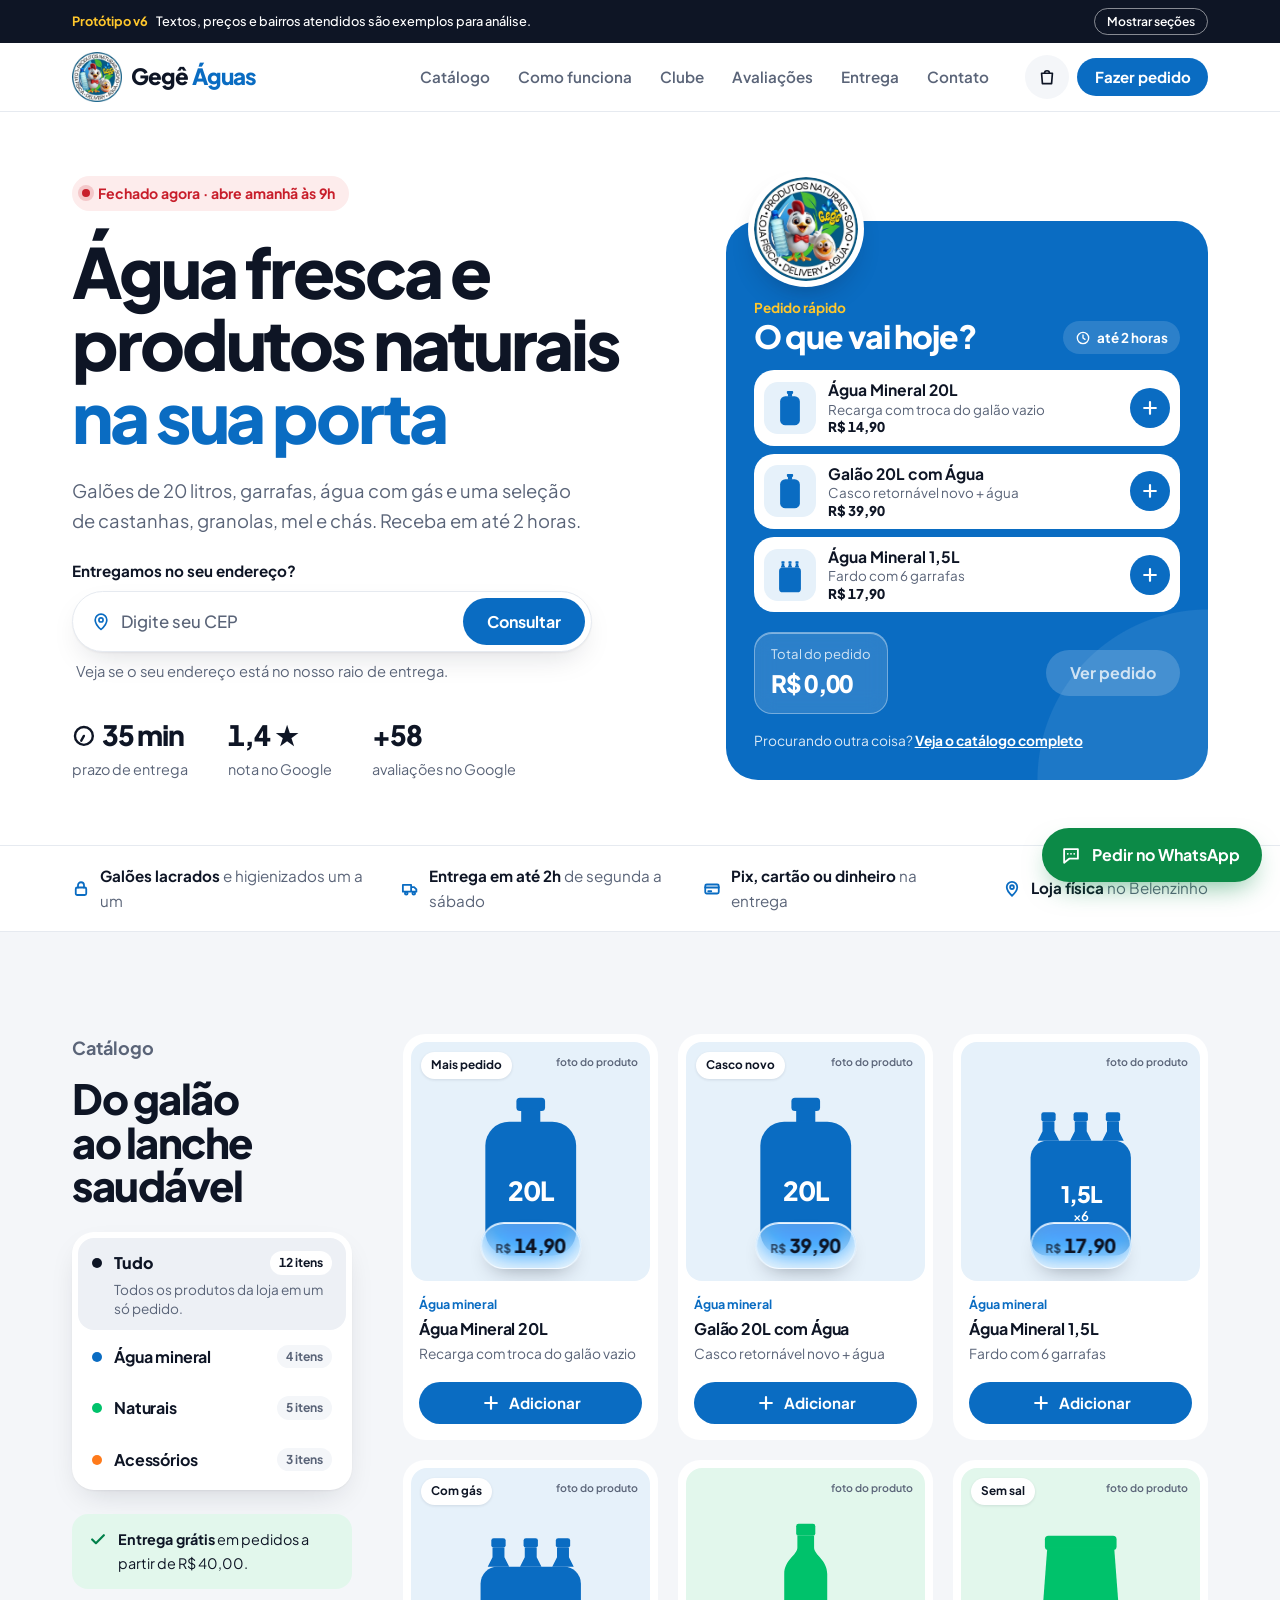
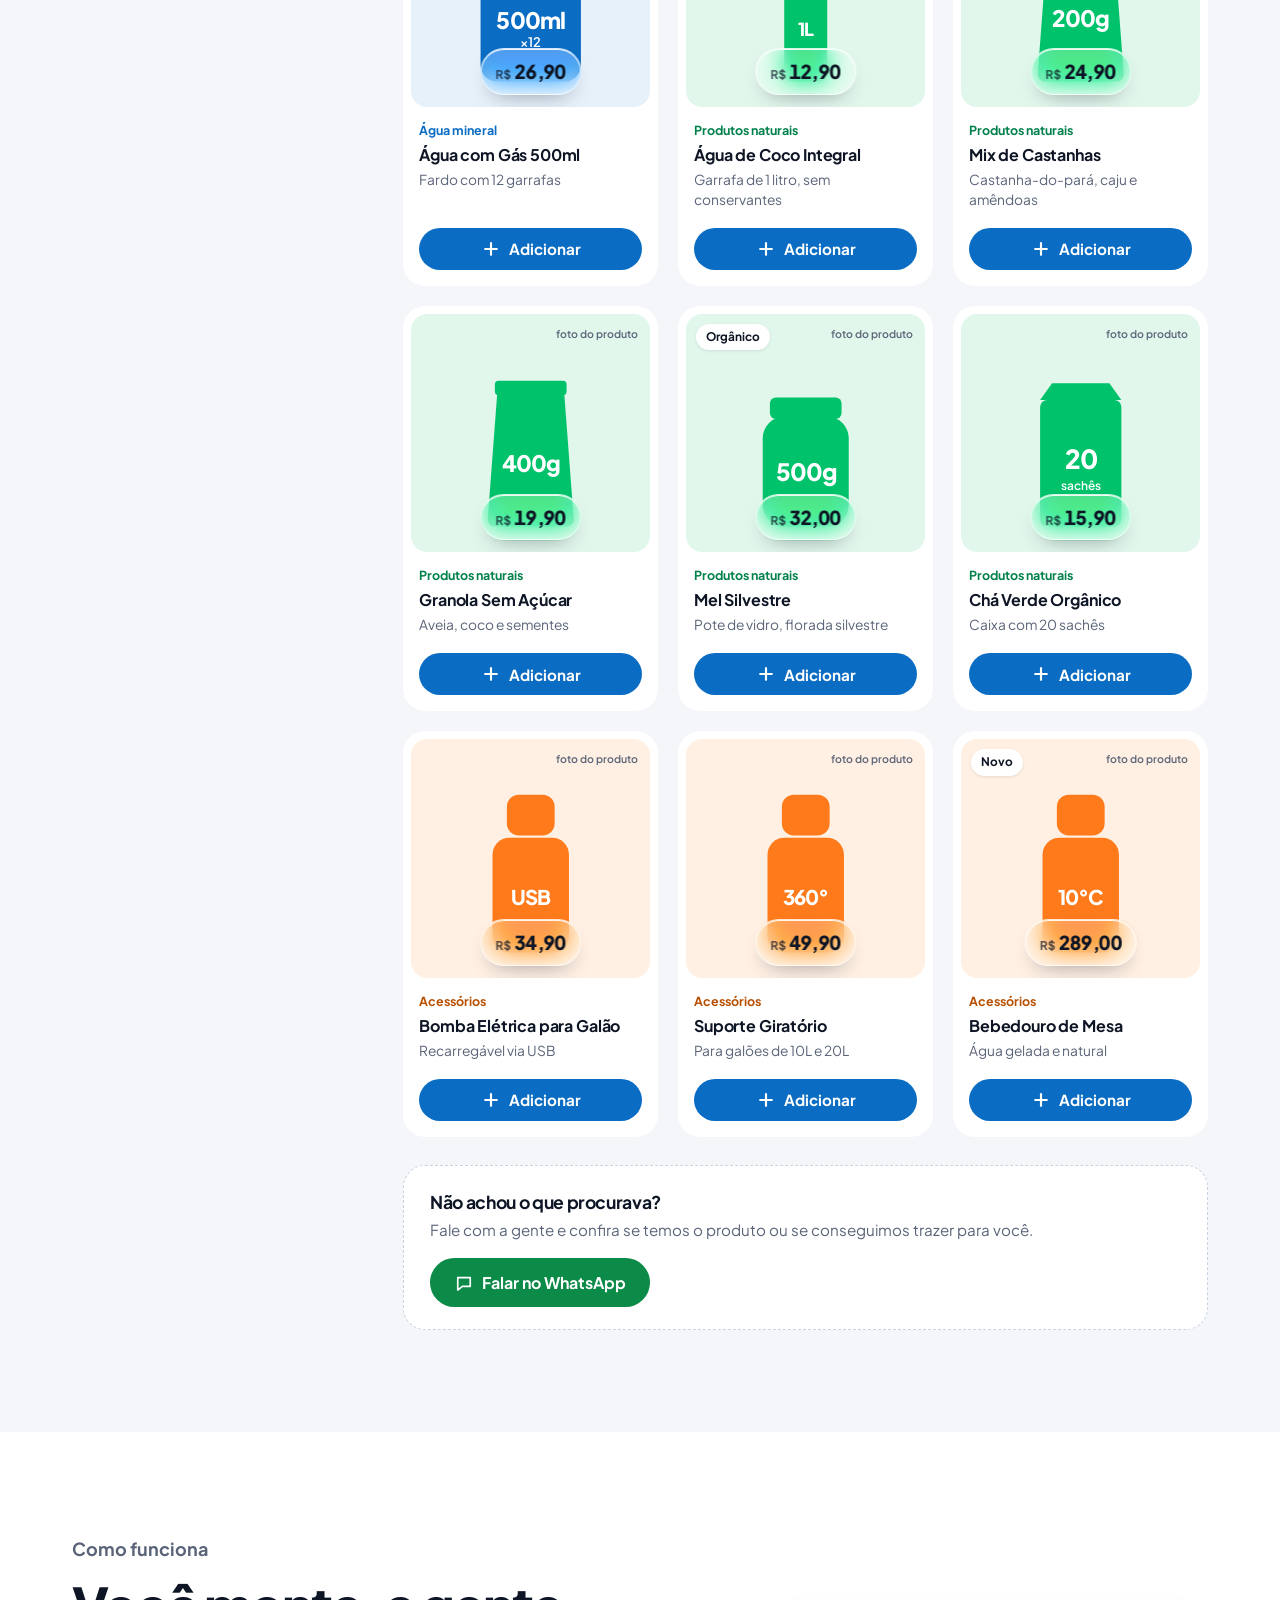
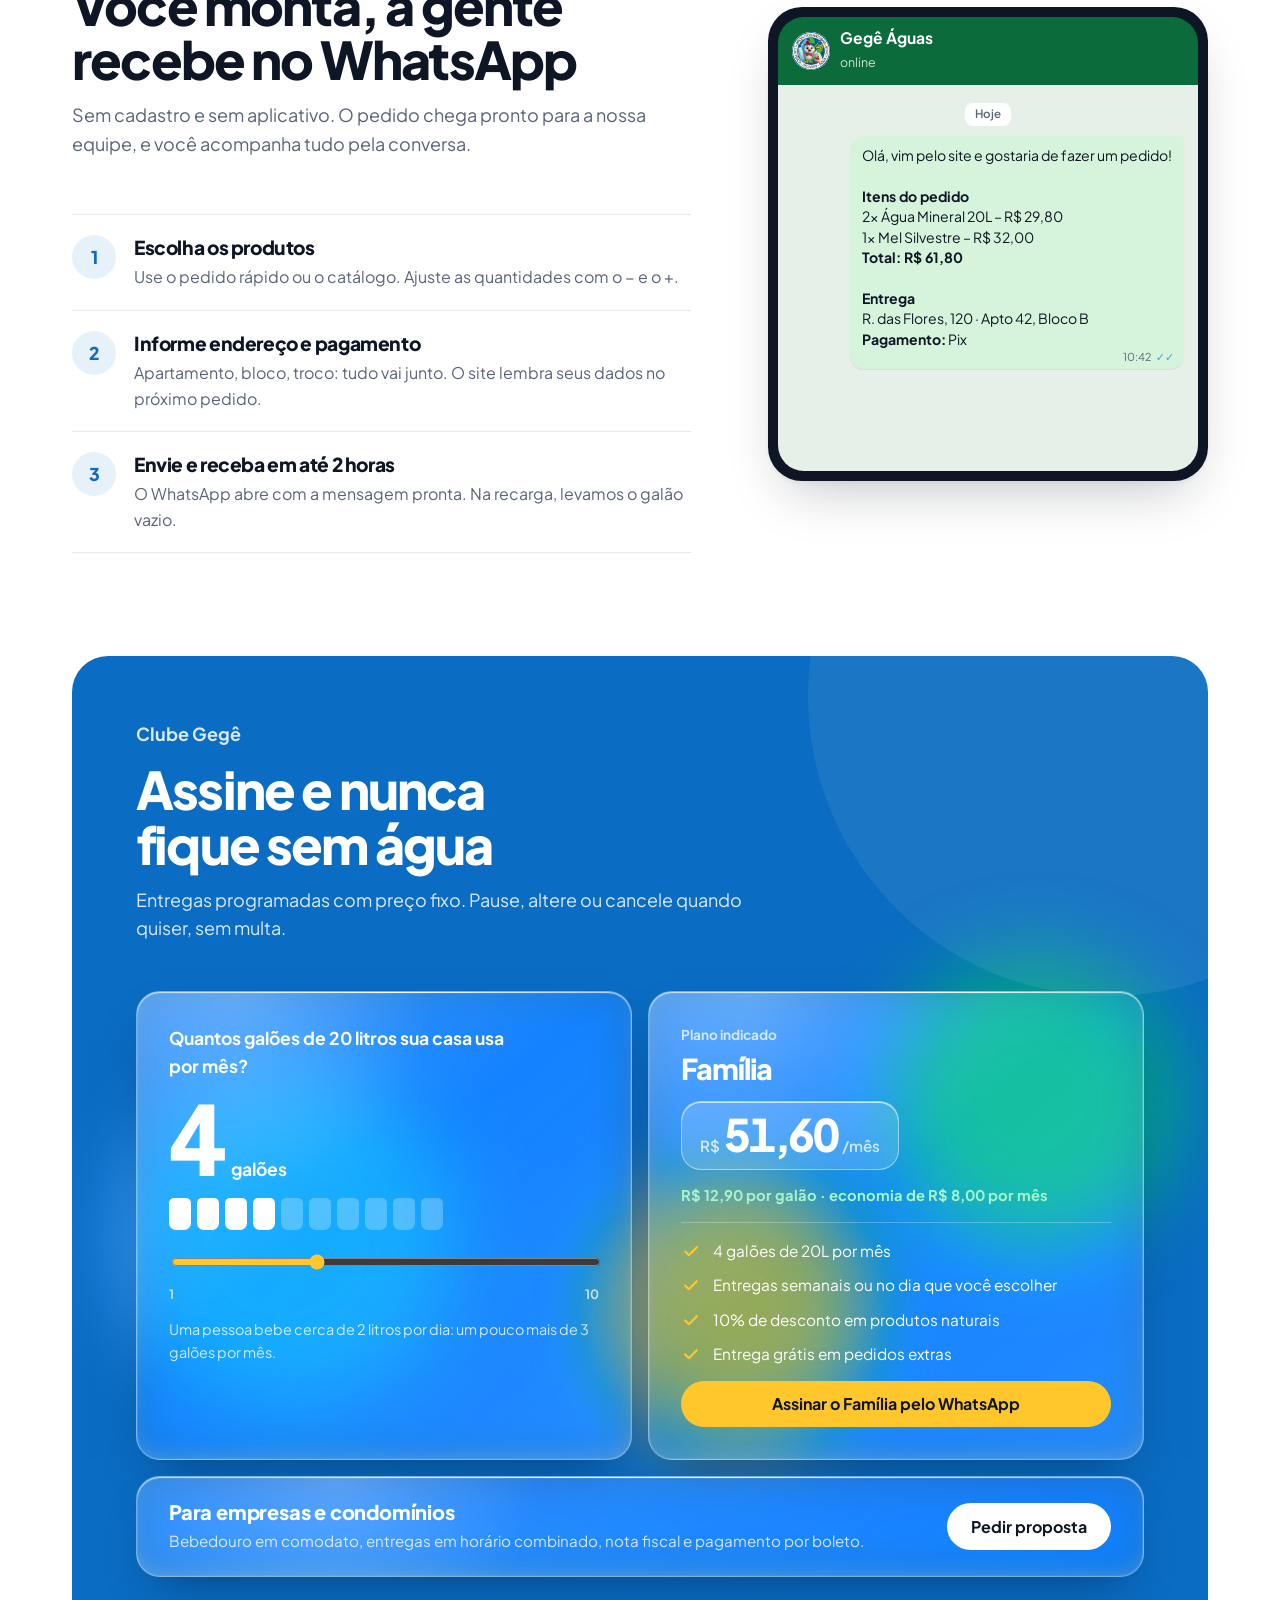
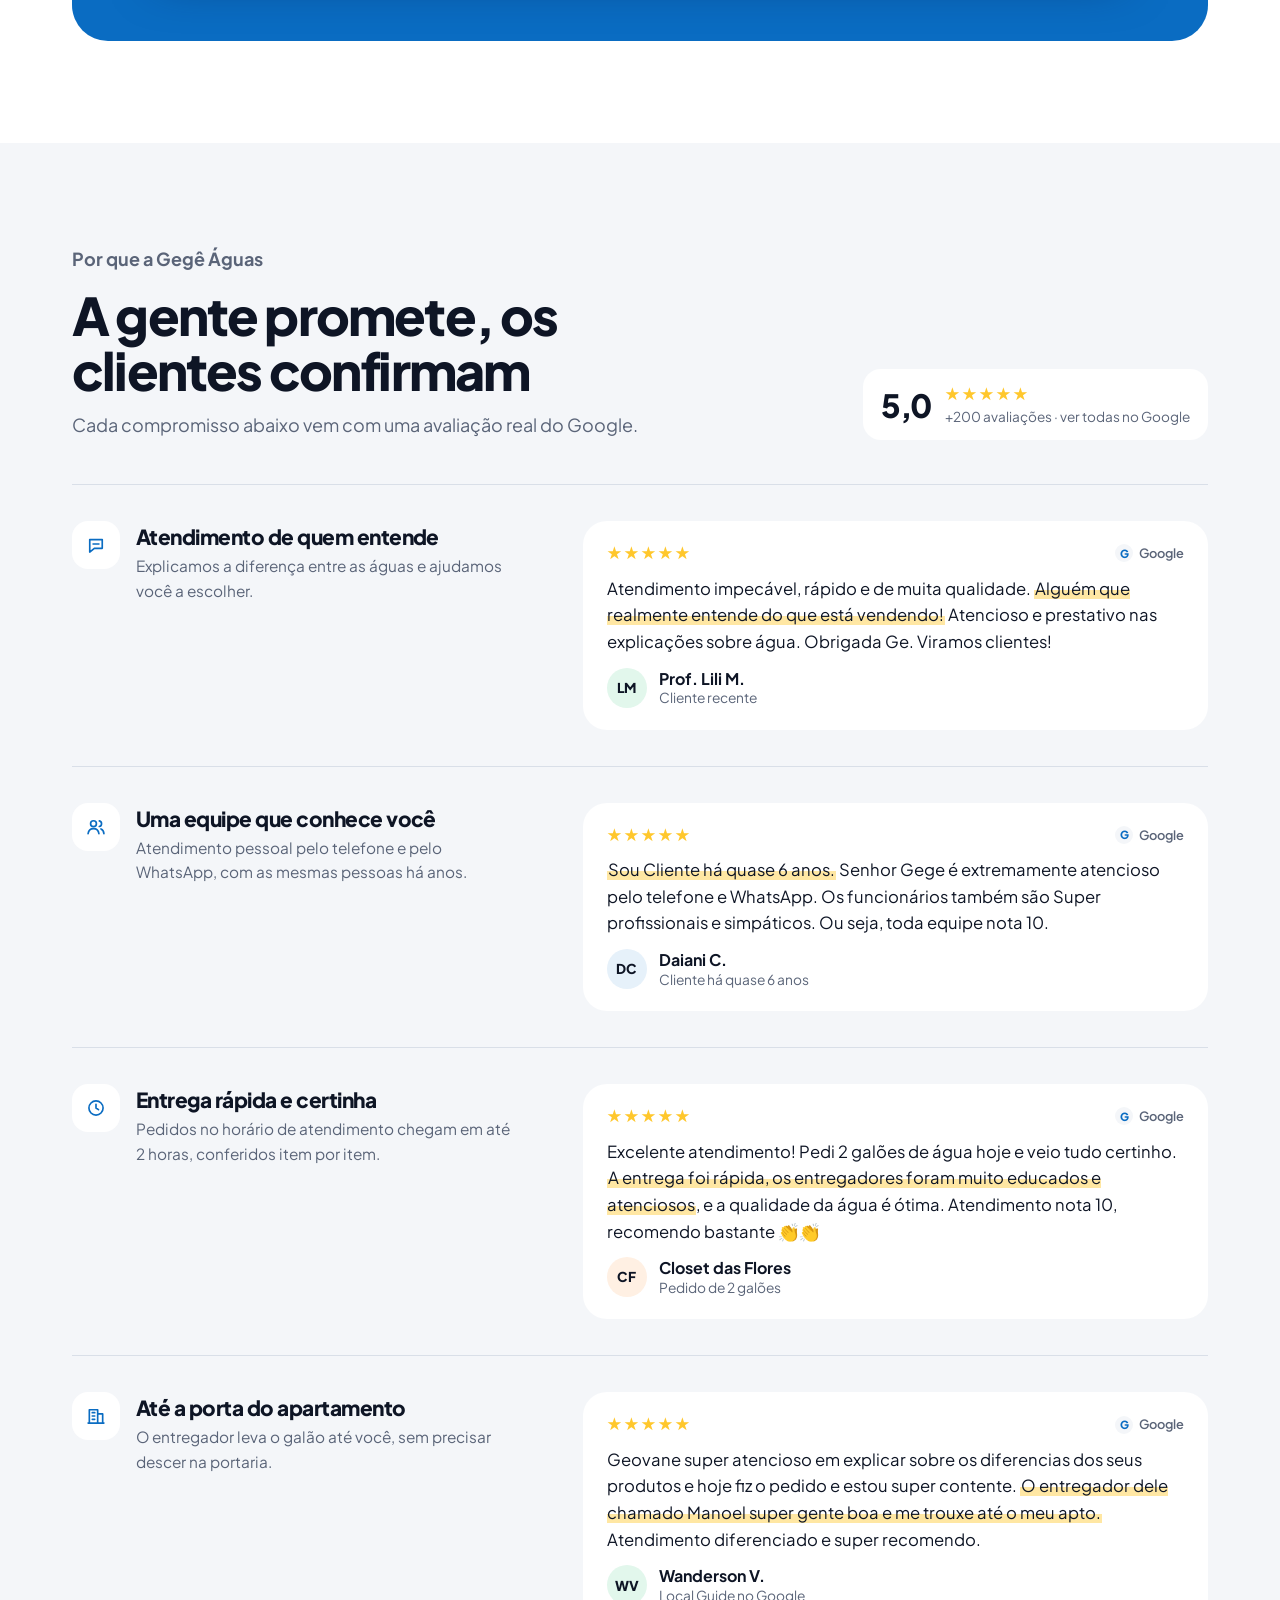
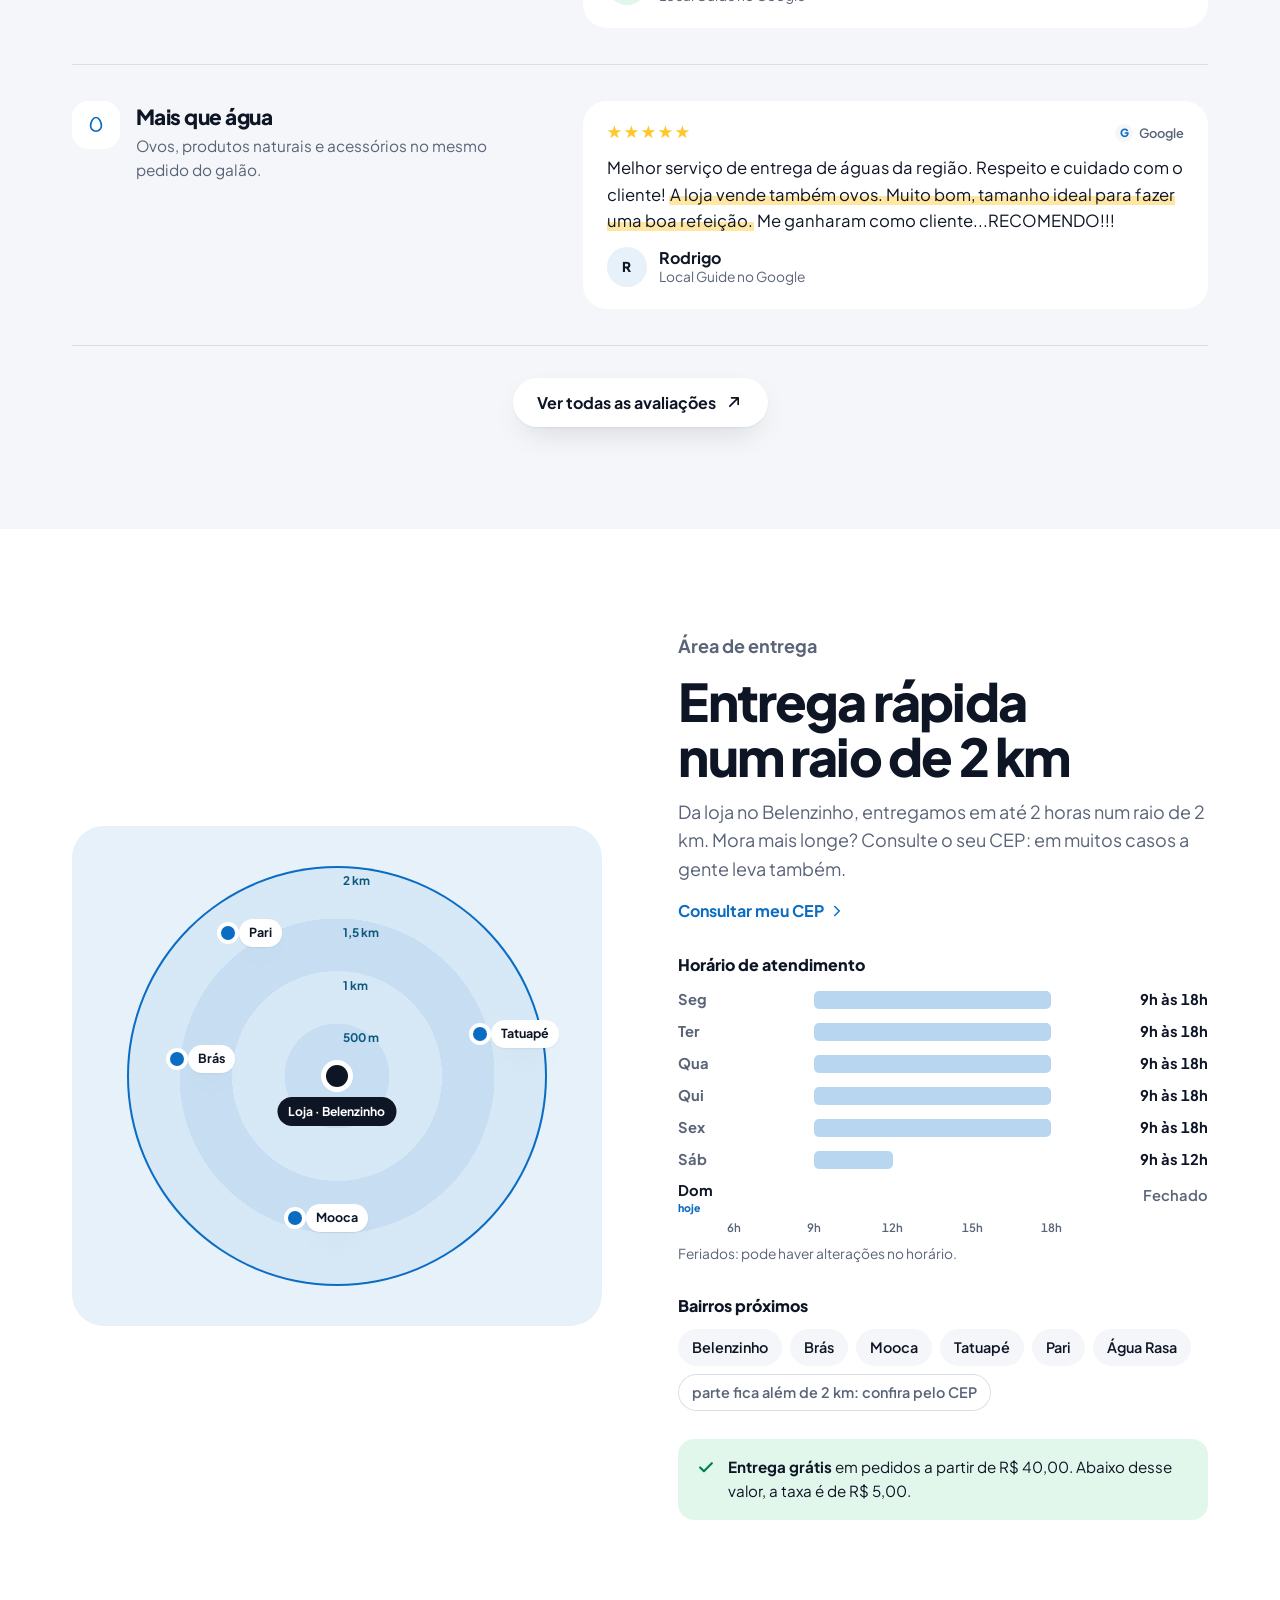
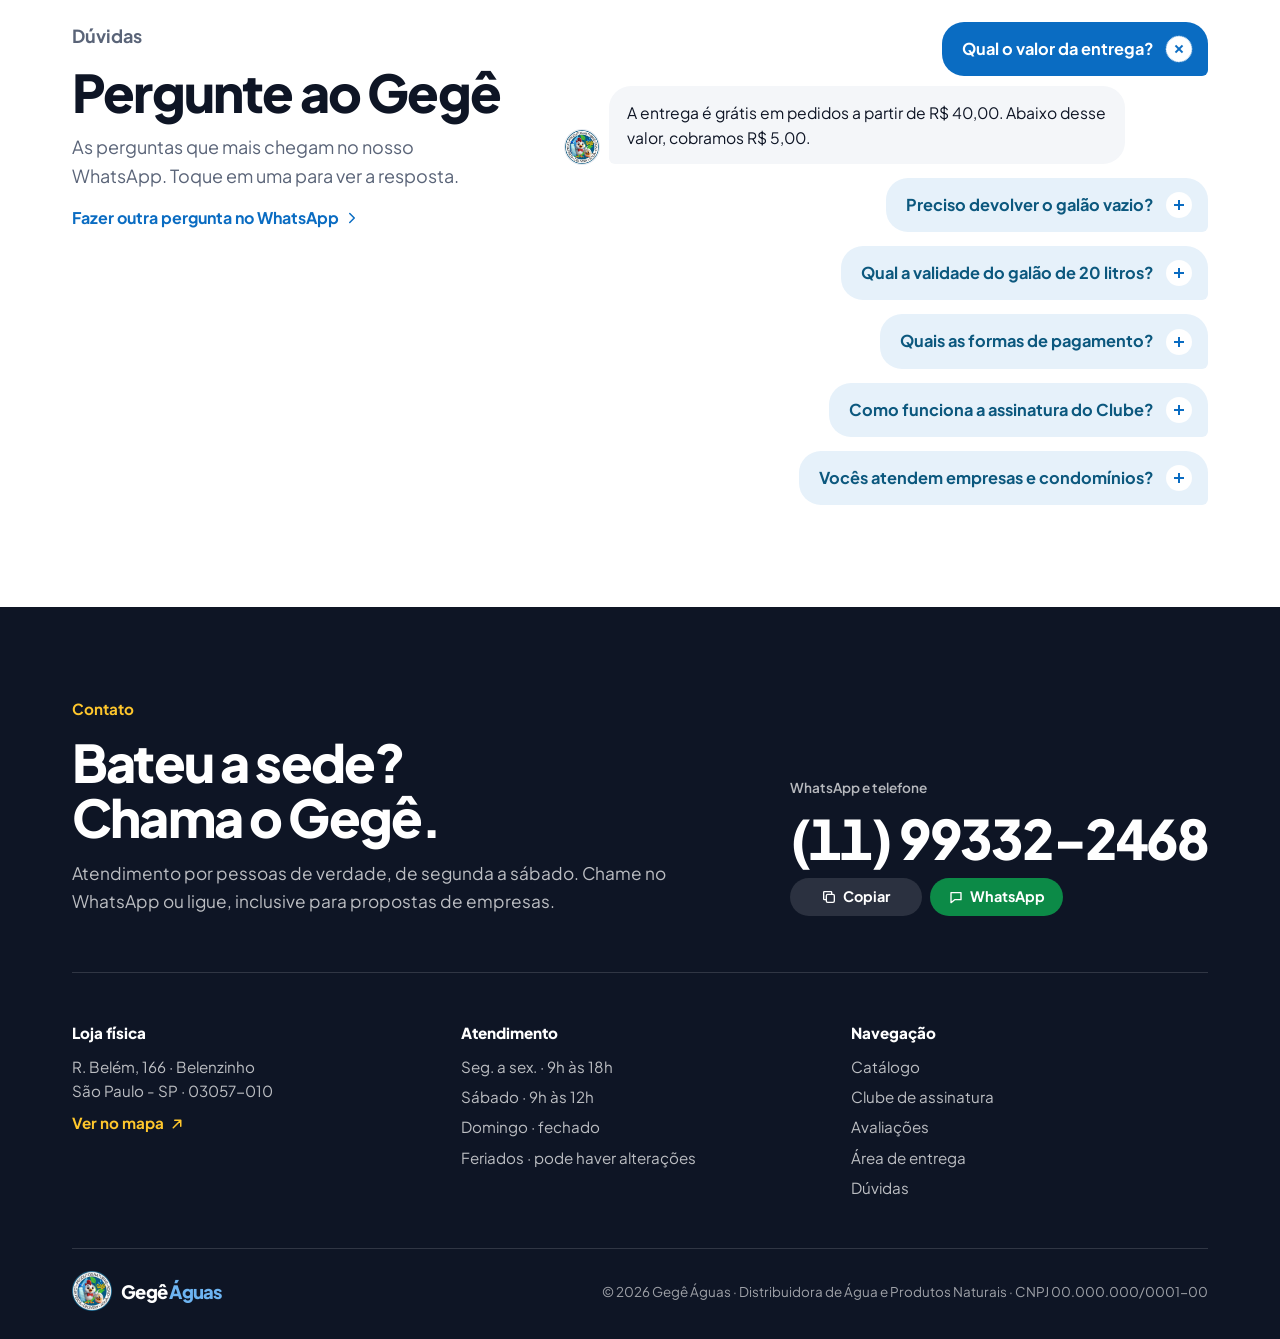
==== commit ce0178dc: "Leva a consulta de CEP com raio de 2 km para o site principal - Consulta o CEP em APIs públicas e ca" ====
--- a/index.html
+++ b/index.html
@@ -144,6 +144,18 @@
 .cep-result{font-size:.92rem;color:var(--muted);padding-left:4px}
 .cep-result.ok{color:var(--green-text);font-weight:600}
 .cep-result.err{color:var(--danger);font-weight:600}
+.cep-result.warn{color:var(--orange-text);font-weight:600}
+.cep-result.loading{color:var(--muted)}
+.cep-result b{color:var(--ink)}
+.cep-result a{color:inherit;font-weight:800}
+.cep-action{display:inline-flex;align-items:center;gap:6px;margin-top:8px;padding:8px 14px;border-radius:999px;background:var(--whats);color:var(--white)!important;font-size:.88rem;font-weight:700;text-decoration:none}
+.cep-action:hover{background:#0a7a3e}
+.cep-action .ico{width:16px;height:16px}
+.cep-note{font-size:.8rem;font-weight:600;color:var(--muted)}
+.cep-note.ok{color:var(--green-text)}
+.cep-note.warn{color:var(--orange-text)}
+.cep-note.err{color:var(--danger)}
+.radar-zone{position:absolute;inset:0;border-radius:50%;box-shadow:inset 0 0 0 2px var(--brand);pointer-events:none}
 .hero-stats{display:flex;flex-wrap:wrap;gap:12px 40px;padding-top:6px}
 .stat{display:grid}
 .stat strong{font-size:1.75rem;font-weight:800;letter-spacing:-.04em;font-variant-numeric:tabular-nums;transition:color .35s ease}
@@ -667,7 +679,7 @@
             <input class="field" id="cep" name="cep" inputmode="numeric" autocomplete="postal-code" placeholder="Digite seu CEP" maxlength="9">
             <button class="btn btn-brand" type="submit">Consultar</button>
           </div>
-          <p class="cep-result" id="cep-result" aria-live="polite">Veja o prazo e a taxa de entrega para o seu endereço.</p>
+          <p class="cep-result" id="cep-result" aria-live="polite">Veja se o seu endereço está no nosso raio de entrega.</p>
         </form>
         <ul class="hero-stats">
           <li class="stat"><strong data-count="120" data-mode="time" data-final="até 2h" data-done="blue"><svg class="clock" viewBox="0 0 24 24" aria-hidden="true"><circle cx="12" cy="12" r="9"/><path class="clock-hand" d="M12 12V6.5"/></svg><span class="count-val">até 2h</span></strong><span>prazo de entrega</span></li>
@@ -884,24 +896,26 @@
   <section class="section" id="entrega" data-sec="08 · Área de entrega e horário">
     <div class="wrap coverage">
       <div class="map-panel">
-        <div class="radar" role="img" aria-label="Mapa ilustrativo do raio de entrega de 8 km a partir da loja no Belenzinho">
+        <div class="radar" role="img" aria-label="Mapa ilustrativo do raio de entrega de 2 km a partir da loja no Belenzinho">
           <div class="radar-disc"></div>
-          <span class="ring-label" style="top:0%">8 km</span>
-          <span class="ring-label" style="top:12.5%">6 km</span>
-          <span class="ring-label" style="top:25%">4 km</span>
-          <span class="ring-label" style="top:37.5%">2 km</span>
-          <span class="radar-dot" style="left:62%;top:22%"><span>Jardim América</span></span>
-          <span class="radar-dot" style="left:14%;top:42%"><span>Vila Nova</span></span>
-          <span class="radar-dot" style="left:64%;top:68%"><span>Boa Vista</span></span>
-          <span class="radar-dot" style="left:22%;top:76%"><span>Santa Cruz</span></span>
+          <span class="radar-zone"></span>
+          <span class="ring-label" style="top:0%">2 km</span>
+          <span class="ring-label" style="top:12.5%">1,5 km</span>
+          <span class="ring-label" style="top:25%">1 km</span>
+          <span class="ring-label" style="top:37.5%">500 m</span>
+          <span class="radar-dot" style="left:12%;top:46%"><span>Brás</span></span>
+          <span class="radar-dot" style="left:24%;top:16%"><span>Pari</span></span>
+          <span class="radar-dot" style="left:84%;top:40%"><span>Tatuapé</span></span>
+          <span class="radar-dot" style="left:40%;top:84%"><span>Mooca</span></span>
           <span class="radar-center"><span>Loja · Belenzinho</span></span>
         </div>
       </div>
       <div class="cov-info">
         <div class="sec-head">
           <p class="eyebrow">Área de entrega</p>
-          <h2>Entregamos em toda a cidade e região</h2>
-          <p>Nossa loja no Belenzinho atende um raio de 8 km, com entregas ao longo de todo o dia.</p>
+          <h2>Entrega rápida num raio de 2 km</h2>
+          <p>Da loja no Belenzinho, entregamos em até 2 horas num raio de 2 km. Mora mais longe? Consulte o seu CEP: em muitos casos a gente leva também.</p>
+          <a class="link" href="#inicio" id="go-cep">Consultar meu CEP <svg class="ico" viewBox="0 0 24 24" aria-hidden="true"><path d="M9 6l6 6-6 6"/></svg></a>
         </div>
         <div>
           <p class="sub-title">Horário de atendimento</p>
@@ -918,9 +932,9 @@
           <p class="week-note">Feriados: pode haver alterações no horário.</p>
         </div>
         <div>
-          <p class="sub-title">Bairros atendidos</p>
+          <p class="sub-title">Bairros próximos</p>
           <ul class="chips">
-            <li>Centro</li><li>Jardim América</li><li>Vila Nova</li><li>Boa Vista</li><li>Santa Cruz</li><li>Parque das Águas</li><li>Bela Vista</li><li>São José</li><li class="more">e região</li>
+            <li>Belenzinho</li><li>Brás</li><li>Mooca</li><li>Tatuapé</li><li>Pari</li><li>Água Rasa</li><li class="more">parte fica além de 2 km: confira pelo CEP</li>
           </ul>
         </div>
         <p class="fee-note"><svg class="ico" viewBox="0 0 24 24" aria-hidden="true"><path d="M5 12.5l4.5 4.5L19 7.5"/></svg><span><strong>Entrega grátis</strong> em pedidos a partir de R$&nbsp;40,00. Abaixo desse valor, a taxa é de R$&nbsp;5,00.</span></p>
@@ -1038,7 +1052,7 @@
 
       <fieldset>
         <legend>Endereço de entrega</legend>
-        <div class="f" data-field="cep"><label for="co-cep">CEP</label><input id="co-cep" name="cep" inputmode="numeric" autocomplete="postal-code" placeholder="00000-000" maxlength="9"></div>
+        <div class="f" data-field="cep"><label for="co-cep">CEP</label><input id="co-cep" name="cep" inputmode="numeric" autocomplete="postal-code" placeholder="00000-000" maxlength="9"><small class="cep-note" id="co-cep-note" aria-live="polite"></small></div>
         <div class="f-row">
           <div class="f grow" data-field="street"><label for="co-street">Rua *</label><input id="co-street" name="street" autocomplete="address-line1" placeholder="Ex.: R. Belém"><small class="err-msg">Informe a rua.</small></div>
           <div class="f num" data-field="number"><label for="co-number">Número *</label><input id="co-number" name="number" inputmode="numeric" placeholder="166"><small class="err-msg">Informe o número.</small></div>
@@ -1438,7 +1452,102 @@
   $('#co-cep').addEventListener('input', e => {
     const d = e.target.value.replace(/\D/g, '').slice(0, 8);
     e.target.value = d.length > 5 ? `${d.slice(0, 5)}-${d.slice(5)}` : d;
+    const note = $('#co-cep-note');
+    if (d.length < 8) { note.className = 'cep-note'; note.textContent = ''; return; }
+    note.className = 'cep-note'; note.textContent = 'Consultando o CEP…';
+    checkCep(d).then(r => {
+      if (e.target.value.replace(/\D/g, '') !== d) return;
+      if (r.status === 'ok' || r.status === 'noloc') prefillAddress(r);
+      if (r.status === 'ok' && r.km <= RADIUS_KM) { note.className = 'cep-note ok'; note.textContent = `Dentro do raio de entrega: a ${fmtKm(r.km)} da loja.`; }
+      else if (r.status === 'ok') { note.className = 'cep-note warn'; note.textContent = 'Para essa localização, é necessário consultar a possibilidade de entrega. Você pode enviar o pedido e a loja confirma.'; }
+      else if (r.status === 'notfound') { note.className = 'cep-note err'; note.textContent = 'CEP não encontrado. Confira os números.'; }
+      else { note.className = 'cep-note'; note.textContent = ''; }
+      if (step === 2) updateSendLink();
+    });
   });
+
+  /* CEP: endereço e distância até a loja.
+     Coordenadas: 1) AwesomeAPI  2) OpenStreetMap pela rua (só aceita resultado no nível de rua).
+     As coordenadas da BrasilAPI não são usadas: muitas vezes apontam para o centro da cidade.
+     A distância é em linha reta até STORE (troque pelas coordenadas exatas da loja no Google Maps). */
+  const RADIUS_KM = 2;
+  const esc = t => String(t || '').replace(/[&<>"]/g, c => ({ '&': '&amp;', '<': '&lt;', '>': '&gt;', '"': '&quot;' }[c]));
+  const STORE = { lat: -23.5397, lng: -46.5952 }; // aproximado: R. Belém, 166 · Belenzinho
+  const DEBUG = /teste\.html|[?&]debug/.test(location.href);
+  const fmtCep = d => `${String(d).slice(0, 5)}-${String(d).slice(5)}`;
+  const fmtKm = km => km < 1 ? `${Math.max(100, Math.round(km * 10) * 100)} m` : `${km.toLocaleString('pt-BR', { maximumFractionDigits: 1 })} km`;
+  const cepChecks = new Map();
+  function haversine(a, b) {
+    const R = 6371, rad = x => x * Math.PI / 180;
+    const dLat = rad(b.lat - a.lat), dLng = rad(b.lng - a.lng);
+    const h = Math.sin(dLat / 2) ** 2 + Math.cos(rad(a.lat)) * Math.cos(rad(b.lat)) * Math.sin(dLng / 2) ** 2;
+    return 2 * R * Math.asin(Math.sqrt(h));
+  }
+  async function getJSON(url, ms = 7000) {
+    const ctrl = new AbortController();
+    const t = setTimeout(() => ctrl.abort(), ms);
+    try {
+      const res = await fetch(url, { signal: ctrl.signal, headers: { Accept: 'application/json' } });
+      if (res.status === 404 || res.status === 400) return { __notFound: true };
+      if (!res.ok) throw new Error('HTTP ' + res.status);
+      return await res.json();
+    } finally { clearTimeout(t); }
+  }
+  const num = v => (v === '' || v == null || isNaN(Number(v))) ? null : Number(v);
+  const okCoord = (lat, lng) => lat != null && lng != null && Math.abs(lat) <= 90 && Math.abs(lng) <= 180 && !(lat === 0 && lng === 0);
+  async function lookupCep(d) {
+    let info = null, notFound = 0;
+    const log = [];
+    try {
+      const a = await getJSON(`https://cep.awesomeapi.com.br/json/${d}`);
+      if (a.__notFound || a.code === 'not_found' || a.code === 'invalid') { notFound++; log.push('AwesomeAPI: não encontrado'); }
+      else {
+        info = { street: a.address, district: a.district, city: a.city, uf: a.state };
+        if (okCoord(num(a.lat), num(a.lng))) { info.lat = num(a.lat); info.lng = num(a.lng); info.src = 'AwesomeAPI'; }
+        log.push(`AwesomeAPI: ${info.src ? 'com coordenadas' : 'sem coordenadas'}`);
+      }
+    } catch (e) { log.push('AwesomeAPI: falhou'); }
+    if (!info) {
+      try {
+        const b = await getJSON(`https://brasilapi.com.br/api/cep/v2/${d}`);
+        if (b.__notFound) { notFound++; log.push('BrasilAPI: não encontrado'); }
+        else { info = { street: b.street, district: b.neighborhood, city: b.city, uf: b.state }; log.push('BrasilAPI: endereço'); }
+      } catch (e) { log.push('BrasilAPI: falhou'); }
+    }
+    if (!info) {
+      try {
+        const v = await getJSON(`https://viacep.com.br/ws/${d}/json/`);
+        if (v.__notFound || v.erro) { notFound++; log.push('ViaCEP: não encontrado'); }
+        else { info = { street: v.logradouro, district: v.bairro, city: v.localidade, uf: v.uf }; log.push('ViaCEP: endereço'); }
+      } catch (e) { log.push('ViaCEP: falhou'); }
+    }
+    if (!info) return { status: notFound ? 'notfound' : 'error', cep: d, log };
+    if (info.lat == null && info.street && info.city) {
+      try {
+        const q = new URLSearchParams({ format: 'jsonv2', limit: '1', countrycodes: 'br', street: info.street, city: info.city, state: info.uf || '', country: 'Brasil' });
+        const n = await getJSON(`https://nominatim.openstreetmap.org/search?${q}`);
+        const hit = Array.isArray(n) && n.find(x => x.category === 'highway' || ['road', 'street', 'residential'].includes(x.addresstype));
+        if (hit && okCoord(num(hit.lat), num(hit.lon))) { info.lat = num(hit.lat); info.lng = num(hit.lon); info.src = 'OpenStreetMap'; }
+        log.push(`OpenStreetMap: ${hit ? 'rua encontrada' : 'rua não encontrada'}`);
+      } catch (e) { log.push('OpenStreetMap: falhou'); }
+    }
+    return { ...info, cep: d, log, status: info.lat == null ? 'noloc' : 'ok' };
+  }
+  async function checkCep(d) {
+    if (cepChecks.has(d)) return cepChecks.get(d);
+    const r = await lookupCep(d);
+    if (r.status === 'ok') r.km = haversine(STORE, r);
+    if (r.status !== 'error') cepChecks.set(d, r);
+    return r;
+  }
+  const debugLine = r => !DEBUG ? '' : `<br><small style="font-weight:500;color:var(--muted)">Teste · ${esc(r.log.join(' · '))}${r.lat != null ? ` · coordenadas ${r.lat.toFixed(5)}, ${r.lng.toFixed(5)} (${r.src})` : ''}${r.km != null ? ` · ${r.km.toFixed(2)} km` : ''}</small>`;
+  function prefillAddress(r) {
+    const co = $('#co-cep');
+    if (!co.value.replace(/\D/g, '')) co.value = fmtCep(r.cep);
+    if (co.value.replace(/\D/g, '') !== r.cep) return;
+    if (r.street && !$('#co-street').value) $('#co-street').value = r.street;
+    if (r.district && !$('#co-district').value) $('#co-district').value = r.district;
+  }
 
   function buildMessage() {
     const { sub, fee, total } = totals();
@@ -1452,6 +1561,8 @@
     if (val('co-complement')) L.push(`Complemento: ${val('co-complement')}`);
     L.push(`Bairro: ${val('co-district')}`);
     if (val('co-cep')) L.push(`CEP: ${val('co-cep')}`);
+    const chk = cepChecks.get(val('co-cep').replace(/\D/g, ''));
+    if (chk && chk.status === 'ok') L.push(`Distância da loja: ~${fmtKm(chk.km)}${chk.km > RADIUS_KM ? ' (fora do raio de 2 km, consultar disponibilidade)' : ''}`);
     if (val('co-ref')) L.push(`Referência: ${val('co-ref')}`);
     L.push('', '*Pagamento*', radio('pay') || '(não informado)');
     if (radio('pay') === 'Dinheiro') {
@@ -1564,25 +1675,52 @@
   range.addEventListener('input', updateCalc);
   updateCalc();
 
-  /* Consulta de CEP (resposta simulada) */
+  /* Consulta de CEP pelo topo do site */
   const cep = $('#cep'), cepRes = $('#cep-result');
   cep.addEventListener('input', () => {
     const d = cep.value.replace(/\D/g, '').slice(0, 8);
     cep.value = d.length > 5 ? `${d.slice(0, 5)}-${d.slice(5)}` : d;
   });
-  $('#cep-form').addEventListener('submit', e => {
+  const placeOf = r => [r.street, r.district].filter(Boolean).join(', ') || `CEP ${fmtCep(r.cep)}`;
+  const askLink = (r, label) => {
+    const where = [r.street, r.district, r.city && `${r.city}${r.uf ? '/' + r.uf : ''}`].filter(Boolean).join(', ');
+    const msg = `Olá, vim pelo site! Meu CEP é ${fmtCep(r.cep)}${where ? ` (${where})` : ''}. Vocês entregam no meu endereço?`;
+    return `<a class="cep-action" href="https://wa.me/${WHATS}?text=${encodeURIComponent(msg)}" target="_blank" rel="noopener"><svg class="ico" viewBox="0 0 24 24" aria-hidden="true"><path d="M4.5 5.5h15V16H10l-5.5 4.5z"/></svg>${label}</a>`;
+  };
+  $('#cep-form').addEventListener('submit', async e => {
     e.preventDefault();
     const d = cep.value.replace(/\D/g, '');
     if (d.length !== 8) {
       cepRes.className = 'cep-result err';
-      cepRes.textContent = 'Digite os 8 números do CEP, por exemplo 12345-678.';
+      cepRes.textContent = 'Digite os 8 números do CEP, por exemplo 03057-010.';
       cep.focus();
       return;
     }
-    cepRes.className = 'cep-result ok';
-    if (!$('#co-cep').value) $('#co-cep').value = cep.value;
-    cepRes.textContent = `Entregamos no CEP ${cep.value}: até 2 horas, grátis acima de R$ 40,00. (resposta de exemplo)`;
+    const btn = $('#cep-form button');
+    btn.disabled = true;
+    cepRes.className = 'cep-result loading';
+    cepRes.textContent = 'Consultando o CEP…';
+    const r = await checkCep(d);
+    btn.disabled = false;
+    if (r.status === 'ok' && r.km <= RADIUS_KM) {
+      cepRes.className = 'cep-result ok';
+      cepRes.innerHTML = `Entregamos em <b>${esc(placeOf(r))}</b>, a ${fmtKm(r.km)} da loja. Chega em até 2 horas, grátis acima de R$ 40,00.${debugLine(r)}`;
+    } else if (r.status === 'ok') {
+      cepRes.className = 'cep-result warn';
+      cepRes.innerHTML = `Para essa localização, é necessário consultar a possibilidade de entrega.<br>${askLink(r, 'Consultar disponibilidade')}${debugLine(r)}`;
+    } else if (r.status === 'noloc') {
+      cepRes.className = 'cep-result warn';
+      cepRes.innerHTML = `Para essa localização, é necessário consultar a possibilidade de entrega.<br>${askLink(r, 'Consultar disponibilidade')}${debugLine(r)}`;
+    } else if (r.status === 'notfound') {
+      cepRes.className = 'cep-result err';
+      cepRes.textContent = `Não encontramos o CEP ${fmtCep(d)}. Confira os números e tente de novo.`;
+    } else {
+      cepRes.className = 'cep-result warn';
+      cepRes.innerHTML = `Não conseguimos consultar o CEP agora. Fale com a gente para confirmar a entrega.<br>${askLink({ cep: d }, 'Consultar pelo WhatsApp')}${debugLine(r)}`;
+    }
+    if (r.status === 'ok' || r.status === 'noloc') prefillAddress(r);
   });
+  $('#go-cep').addEventListener('click', () => setTimeout(() => cep.focus({ preventScroll: true }), 400));
 
   /* Cards líquidos: o brilho segue o mouse */
   $$('.liquid').forEach(card => card.addEventListener('pointermove', e => {
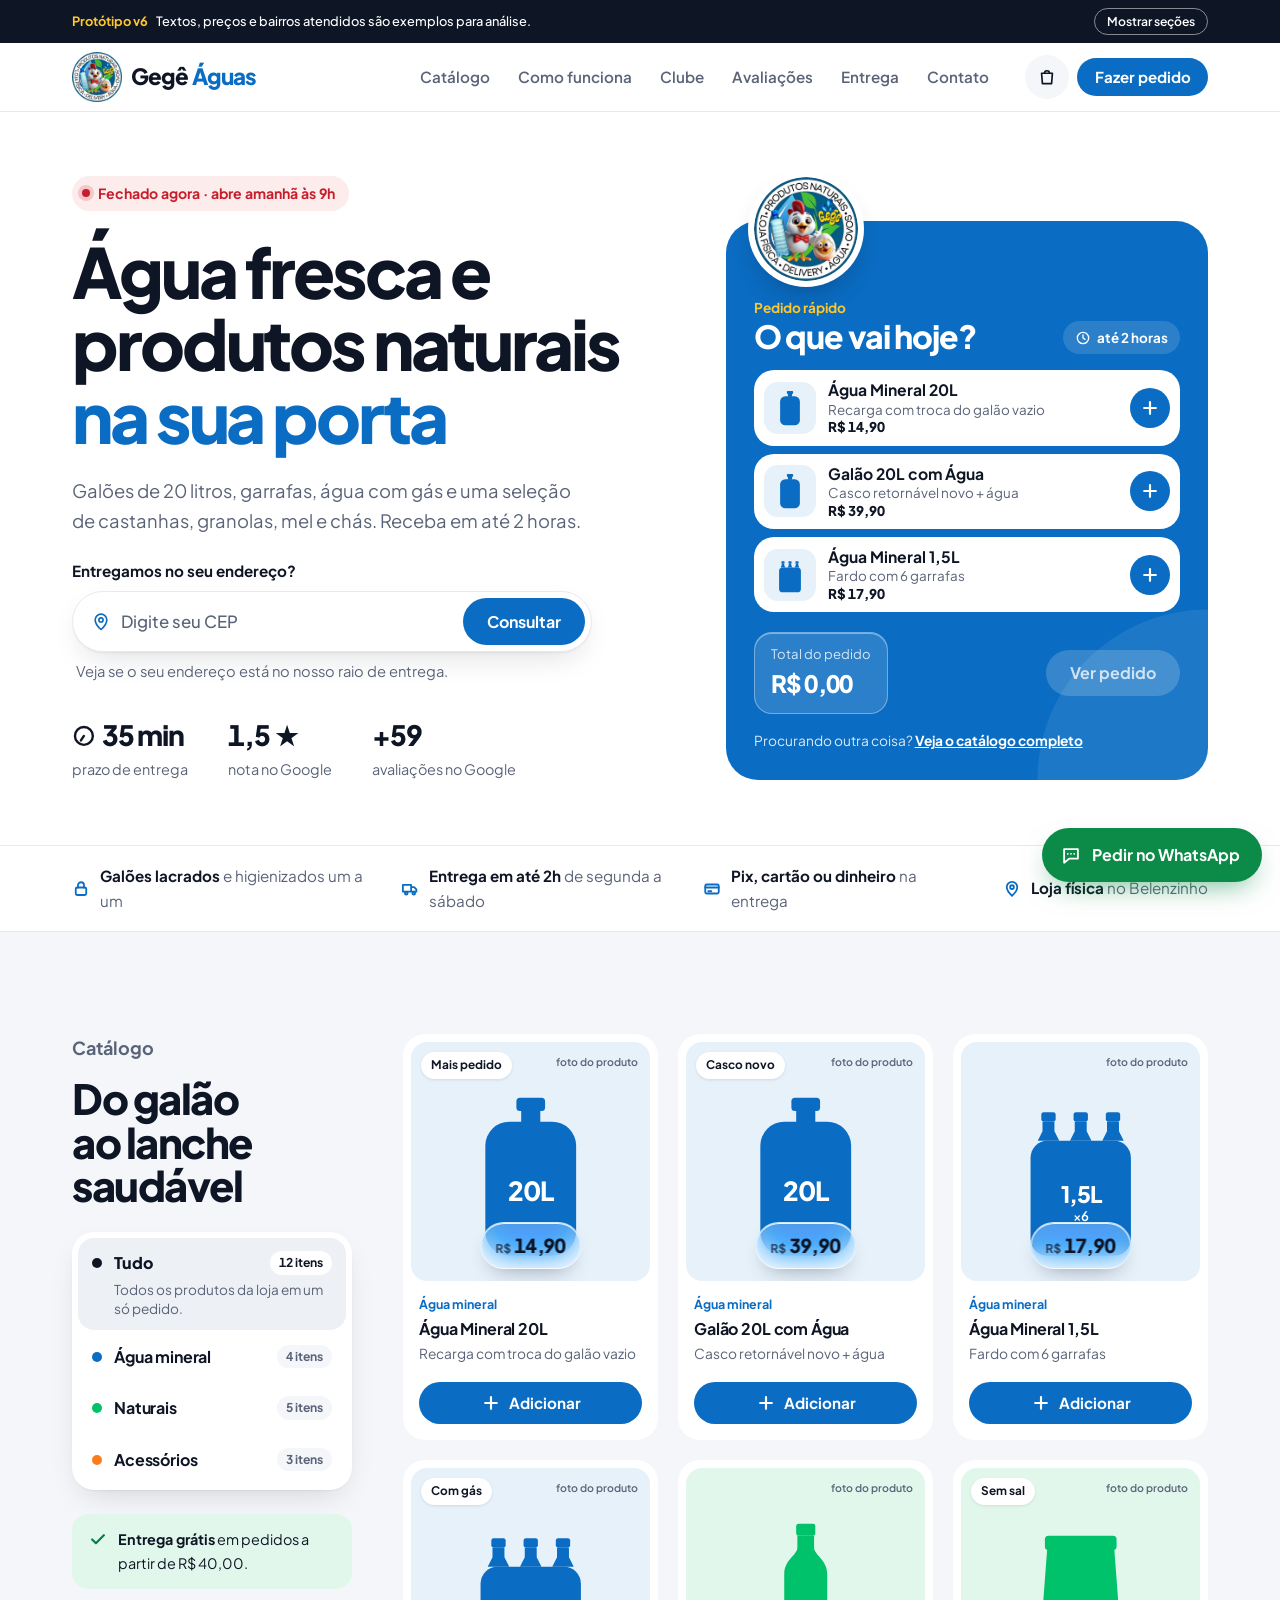
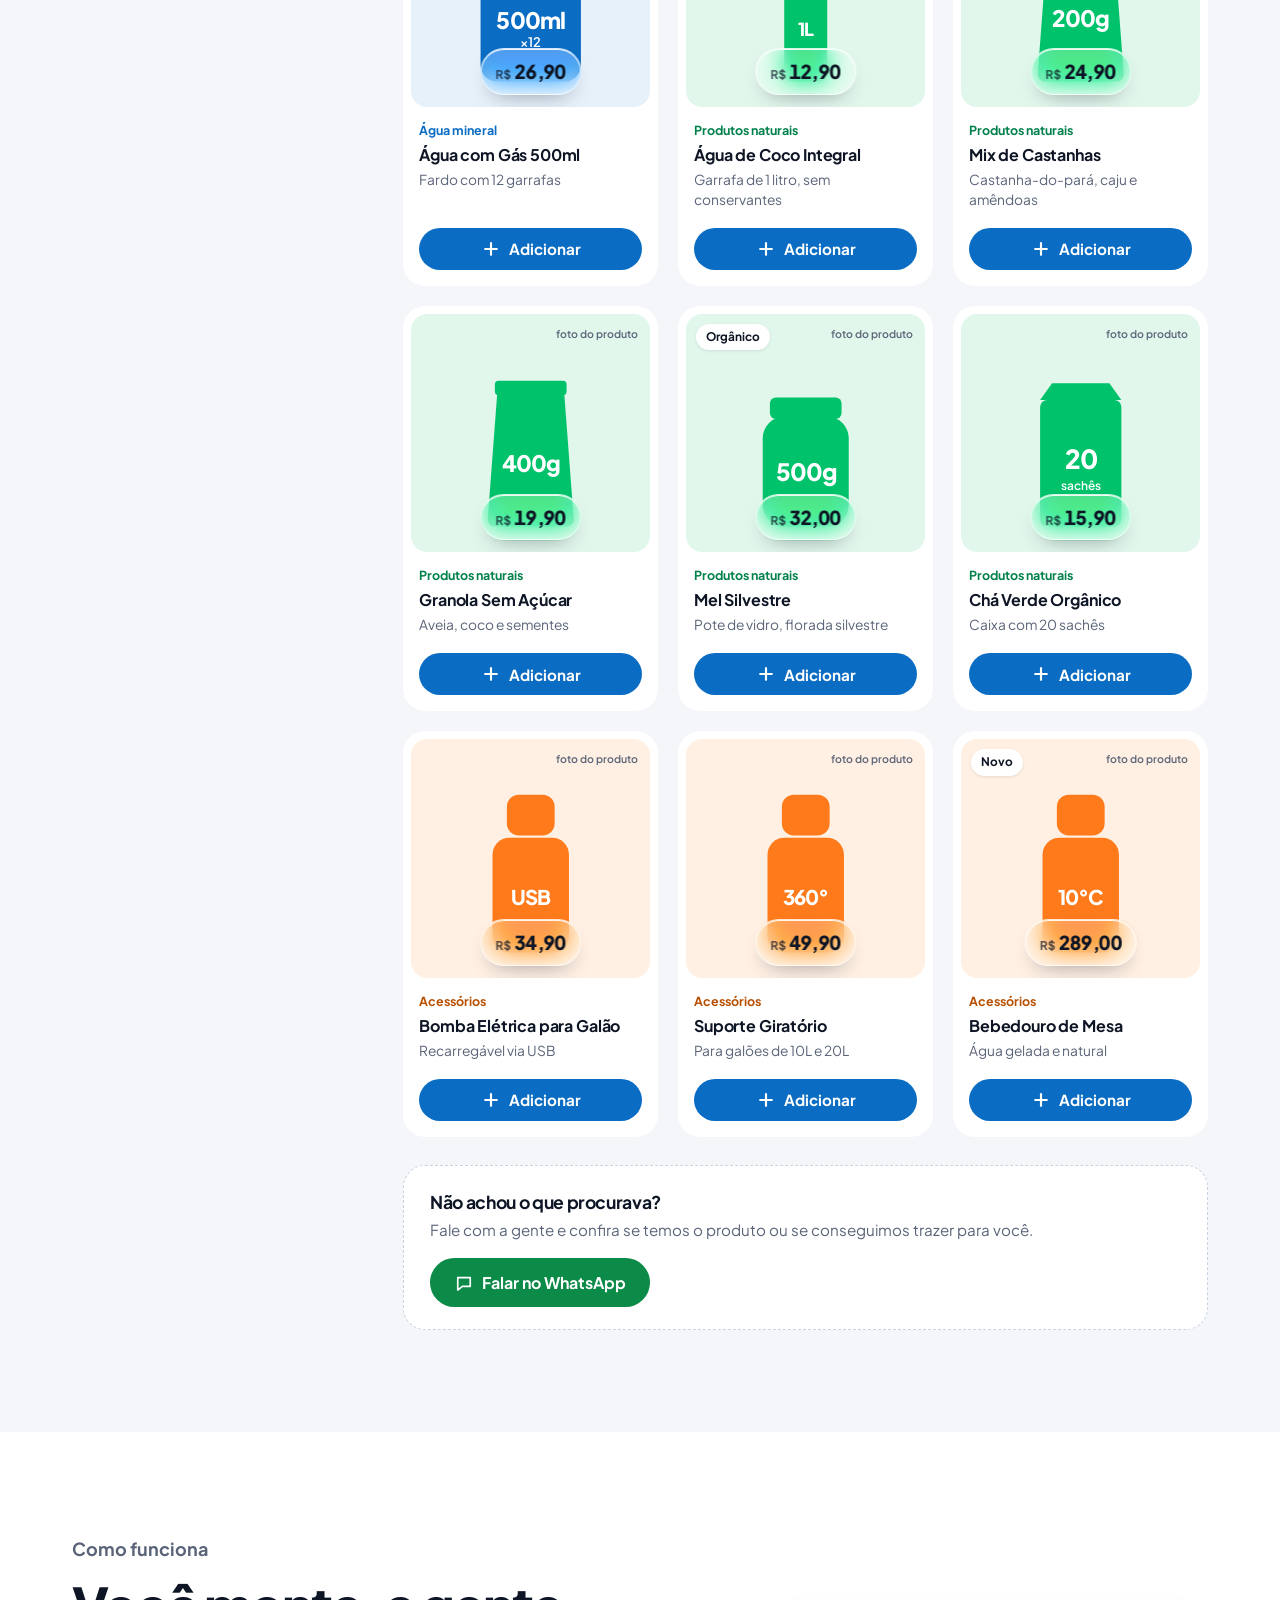
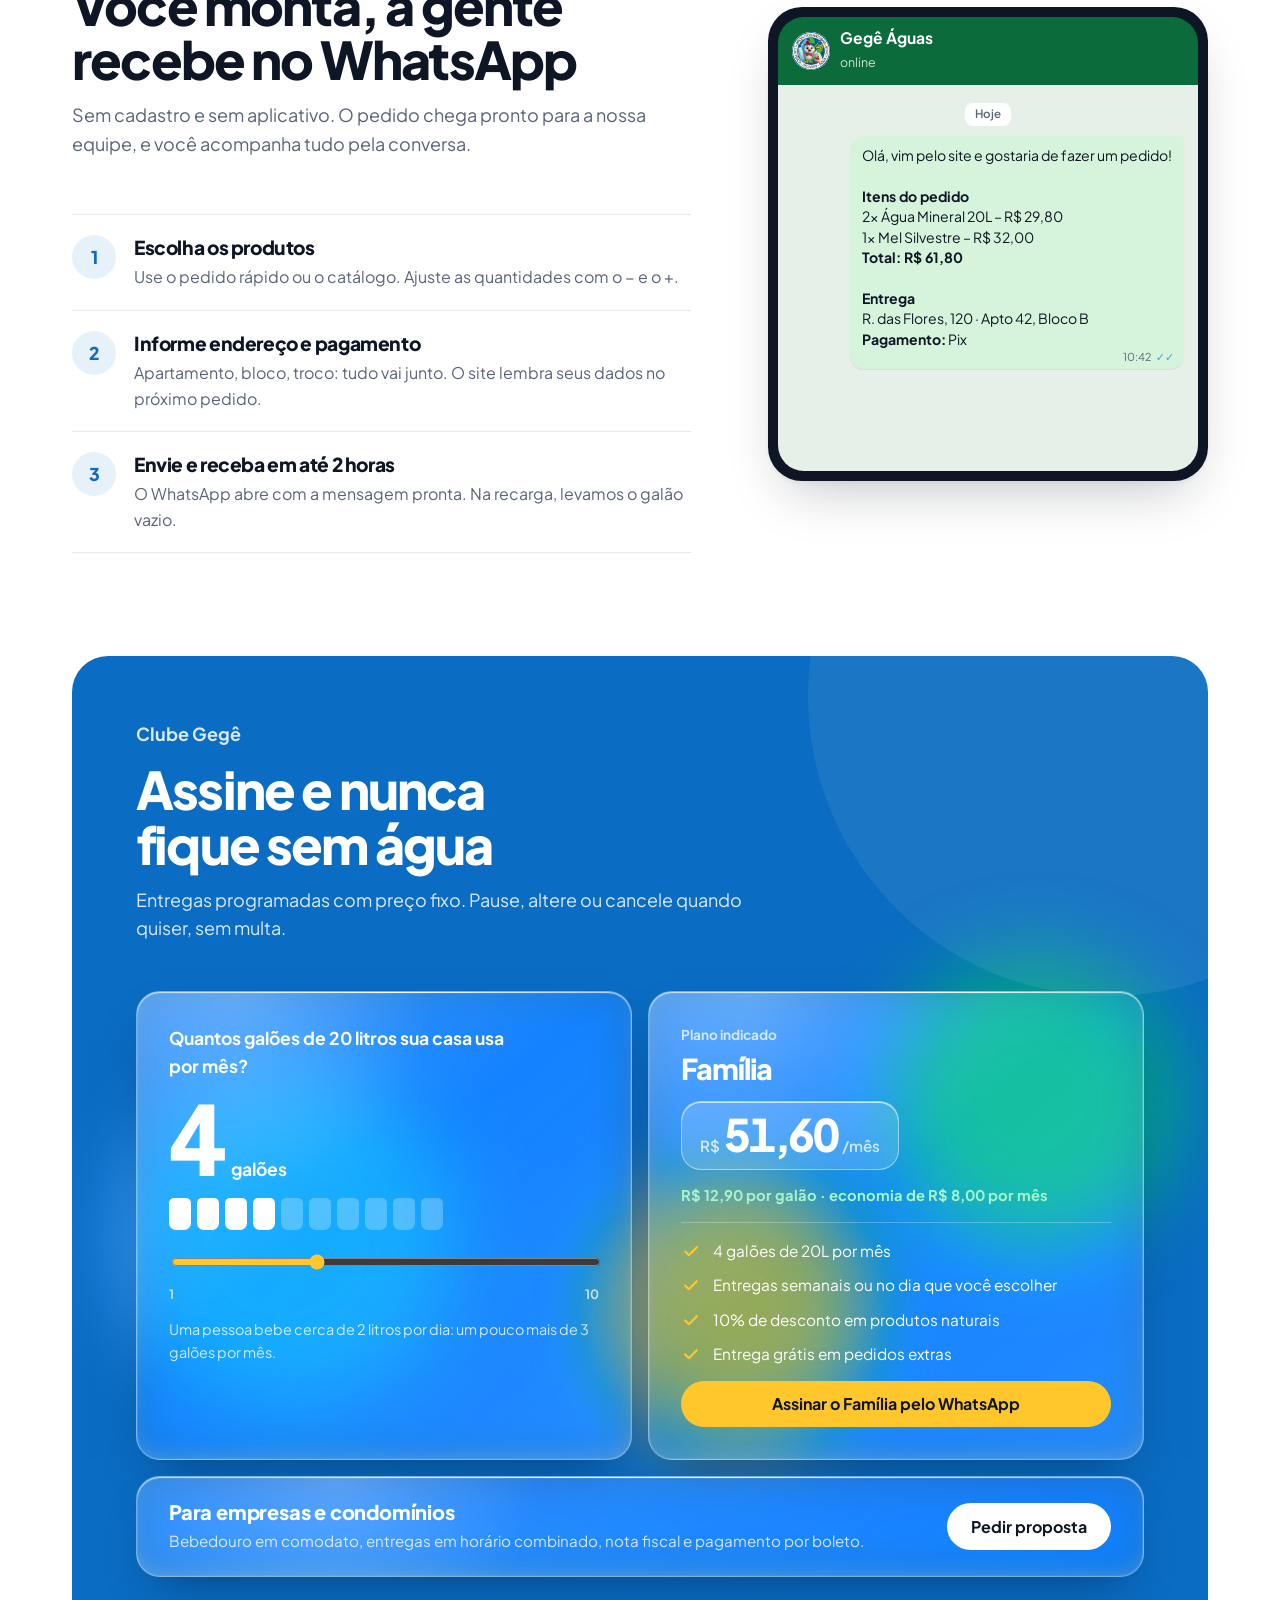
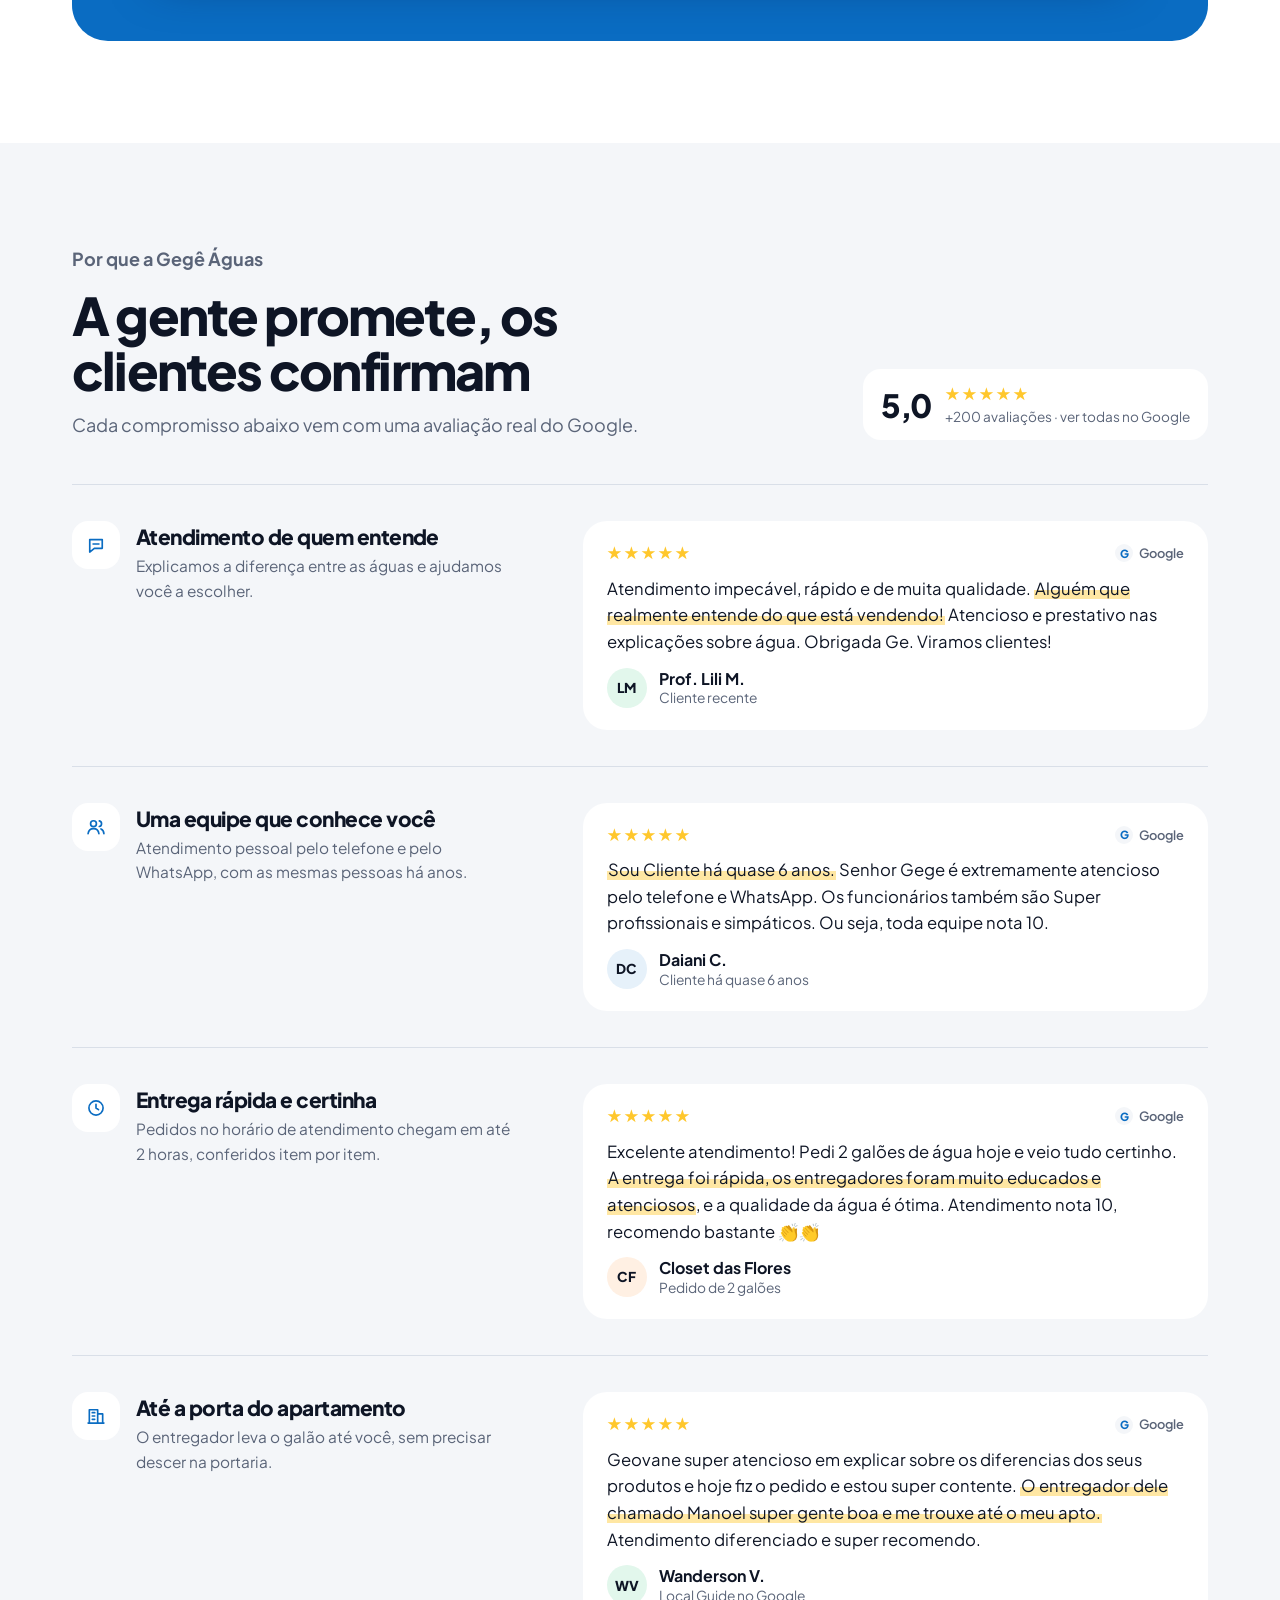
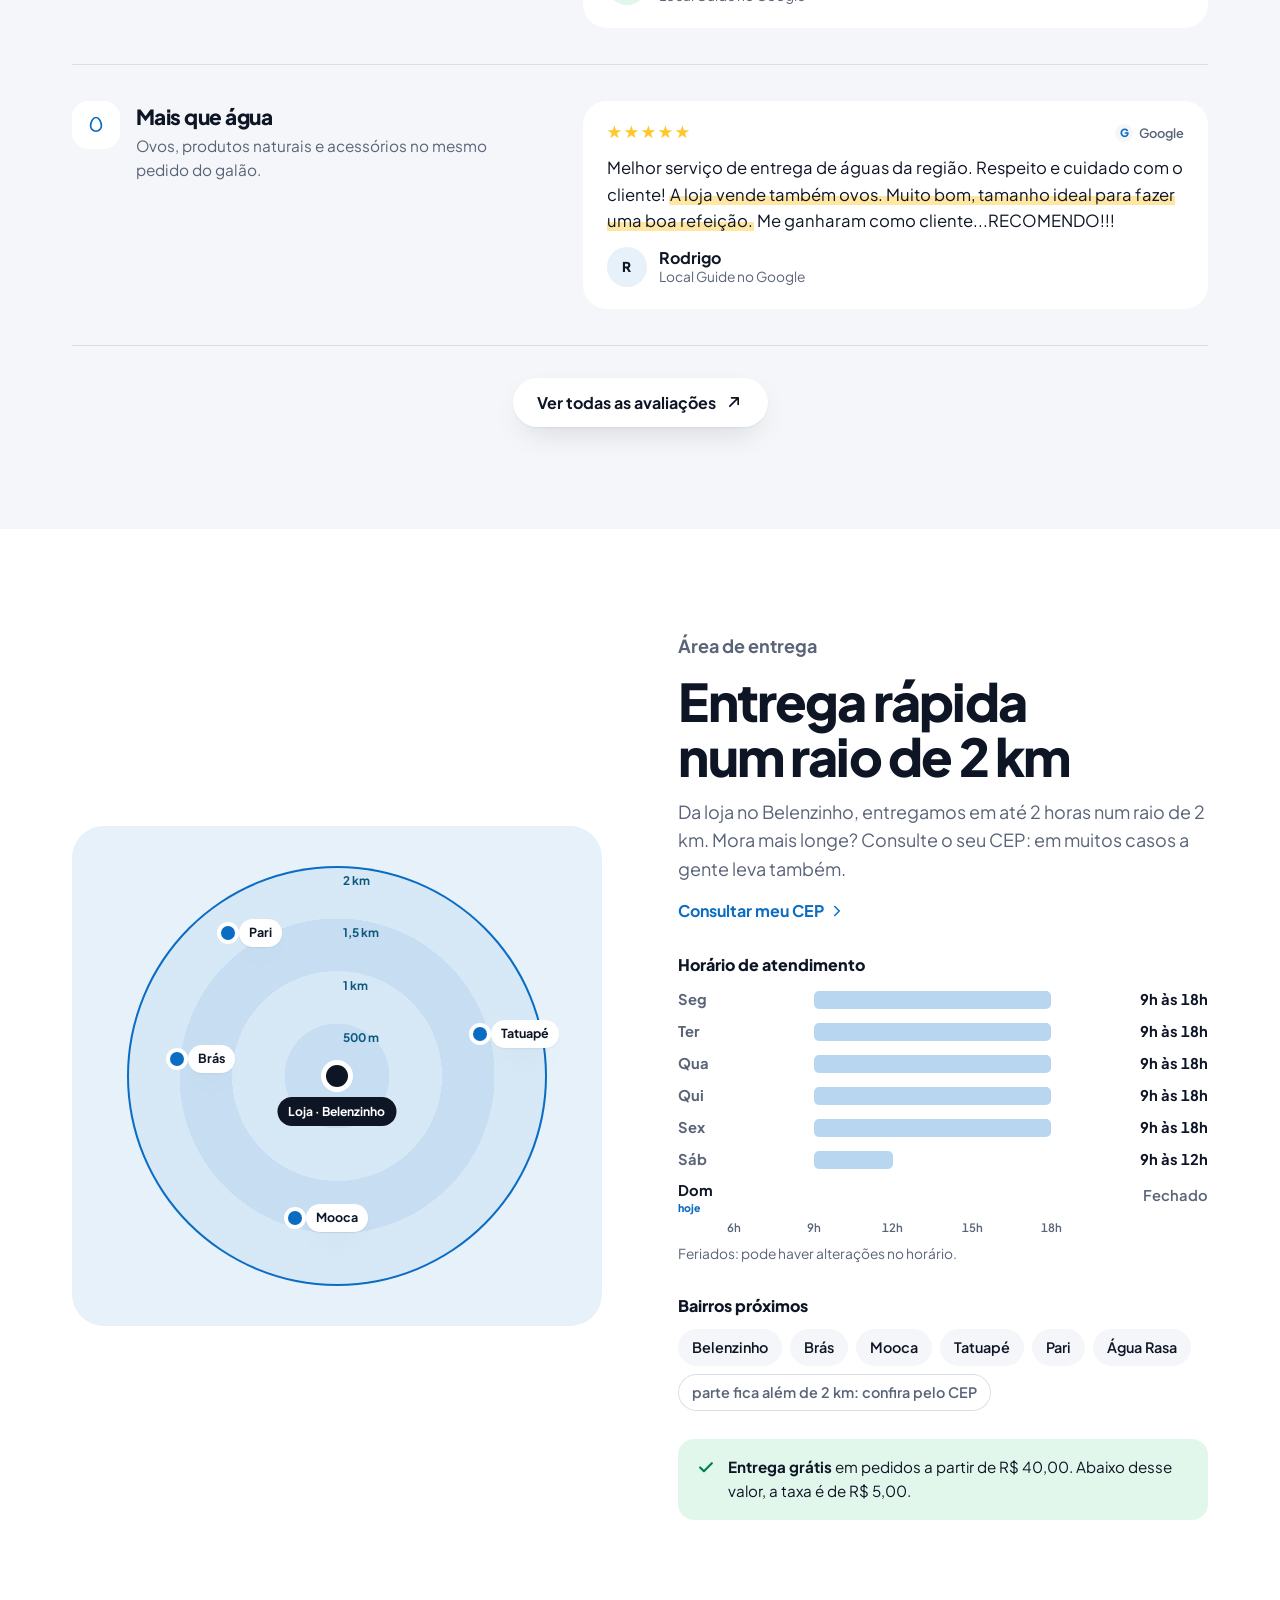
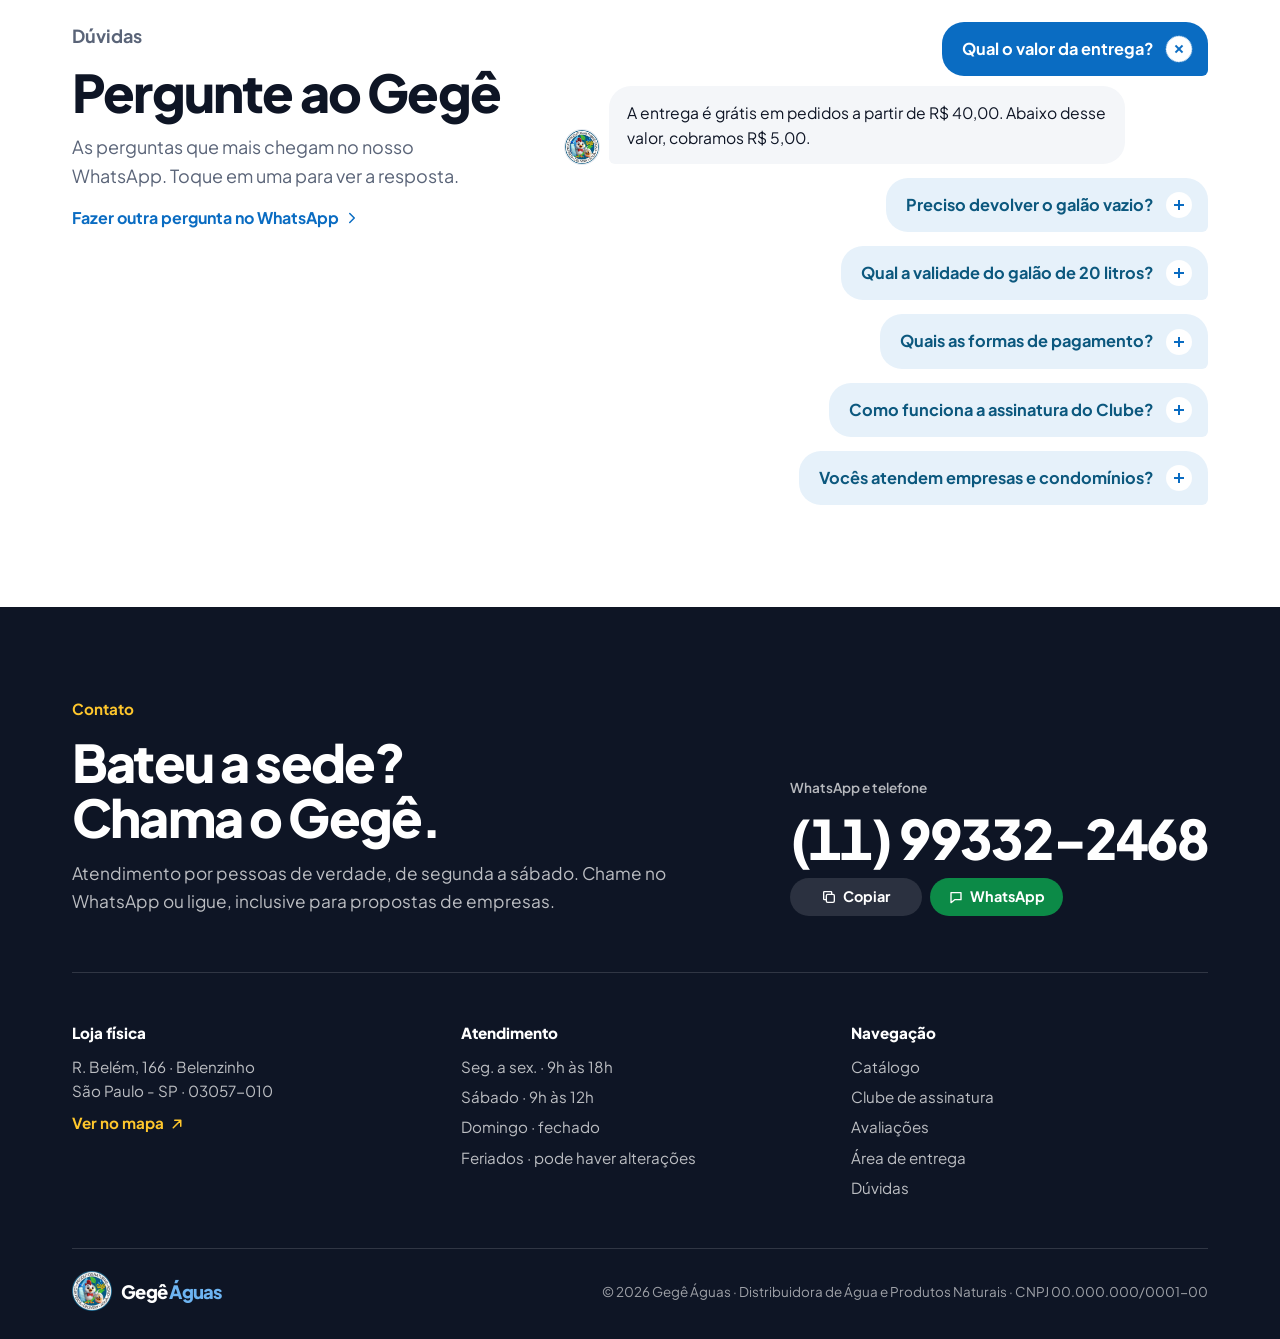
==== commit 3f911b38: "Usa as coordenadas exatas da loja e encurta a resposta positiva do CEP A resposta dentro do raio ago" ====
--- a/index.html
+++ b/index.html
@@ -1458,7 +1458,7 @@
     checkCep(d).then(r => {
       if (e.target.value.replace(/\D/g, '') !== d) return;
       if (r.status === 'ok' || r.status === 'noloc') prefillAddress(r);
-      if (r.status === 'ok' && r.km <= RADIUS_KM) { note.className = 'cep-note ok'; note.textContent = `Dentro do raio de entrega: a ${fmtKm(r.km)} da loja.`; }
+      if (r.status === 'ok' && r.km <= RADIUS_KM) { note.className = 'cep-note ok'; note.textContent = 'Entregamos nesse endereço em até 2 horas.'; }
       else if (r.status === 'ok') { note.className = 'cep-note warn'; note.textContent = 'Para essa localização, é necessário consultar a possibilidade de entrega. Você pode enviar o pedido e a loja confirma.'; }
       else if (r.status === 'notfound') { note.className = 'cep-note err'; note.textContent = 'CEP não encontrado. Confira os números.'; }
       else { note.className = 'cep-note'; note.textContent = ''; }
@@ -1469,10 +1469,10 @@
   /* CEP: endereço e distância até a loja.
      Coordenadas: 1) AwesomeAPI  2) OpenStreetMap pela rua (só aceita resultado no nível de rua).
      As coordenadas da BrasilAPI não são usadas: muitas vezes apontam para o centro da cidade.
-     A distância é em linha reta até STORE (troque pelas coordenadas exatas da loja no Google Maps). */
+     A distância é em linha reta até STORE, a porta da loja. */
   const RADIUS_KM = 2;
   const esc = t => String(t || '').replace(/[&<>"]/g, c => ({ '&': '&amp;', '<': '&lt;', '>': '&gt;', '"': '&quot;' }[c]));
-  const STORE = { lat: -23.5397, lng: -46.5952 }; // aproximado: R. Belém, 166 · Belenzinho
+  const STORE = { lat: -23.5389962, lng: -46.5971569 }; // R. Belém, 166 · Belenzinho (Google Maps)
   const DEBUG = /teste\.html|[?&]debug/.test(location.href);
   const fmtCep = d => `${String(d).slice(0, 5)}-${String(d).slice(5)}`;
   const fmtKm = km => km < 1 ? `${Math.max(100, Math.round(km * 10) * 100)} m` : `${km.toLocaleString('pt-BR', { maximumFractionDigits: 1 })} km`;
@@ -1704,7 +1704,7 @@
     btn.disabled = false;
     if (r.status === 'ok' && r.km <= RADIUS_KM) {
       cepRes.className = 'cep-result ok';
-      cepRes.innerHTML = `Entregamos em <b>${esc(placeOf(r))}</b>, a ${fmtKm(r.km)} da loja. Chega em até 2 horas, grátis acima de R$ 40,00.${debugLine(r)}`;
+      cepRes.innerHTML = `Entregamos em <b>${esc(placeOf(r))}</b> em até 2 horas.${debugLine(r)}`;
     } else if (r.status === 'ok') {
       cepRes.className = 'cep-result warn';
       cepRes.innerHTML = `Para essa localização, é necessário consultar a possibilidade de entrega.<br>${askLink(r, 'Consultar disponibilidade')}${debugLine(r)}`;
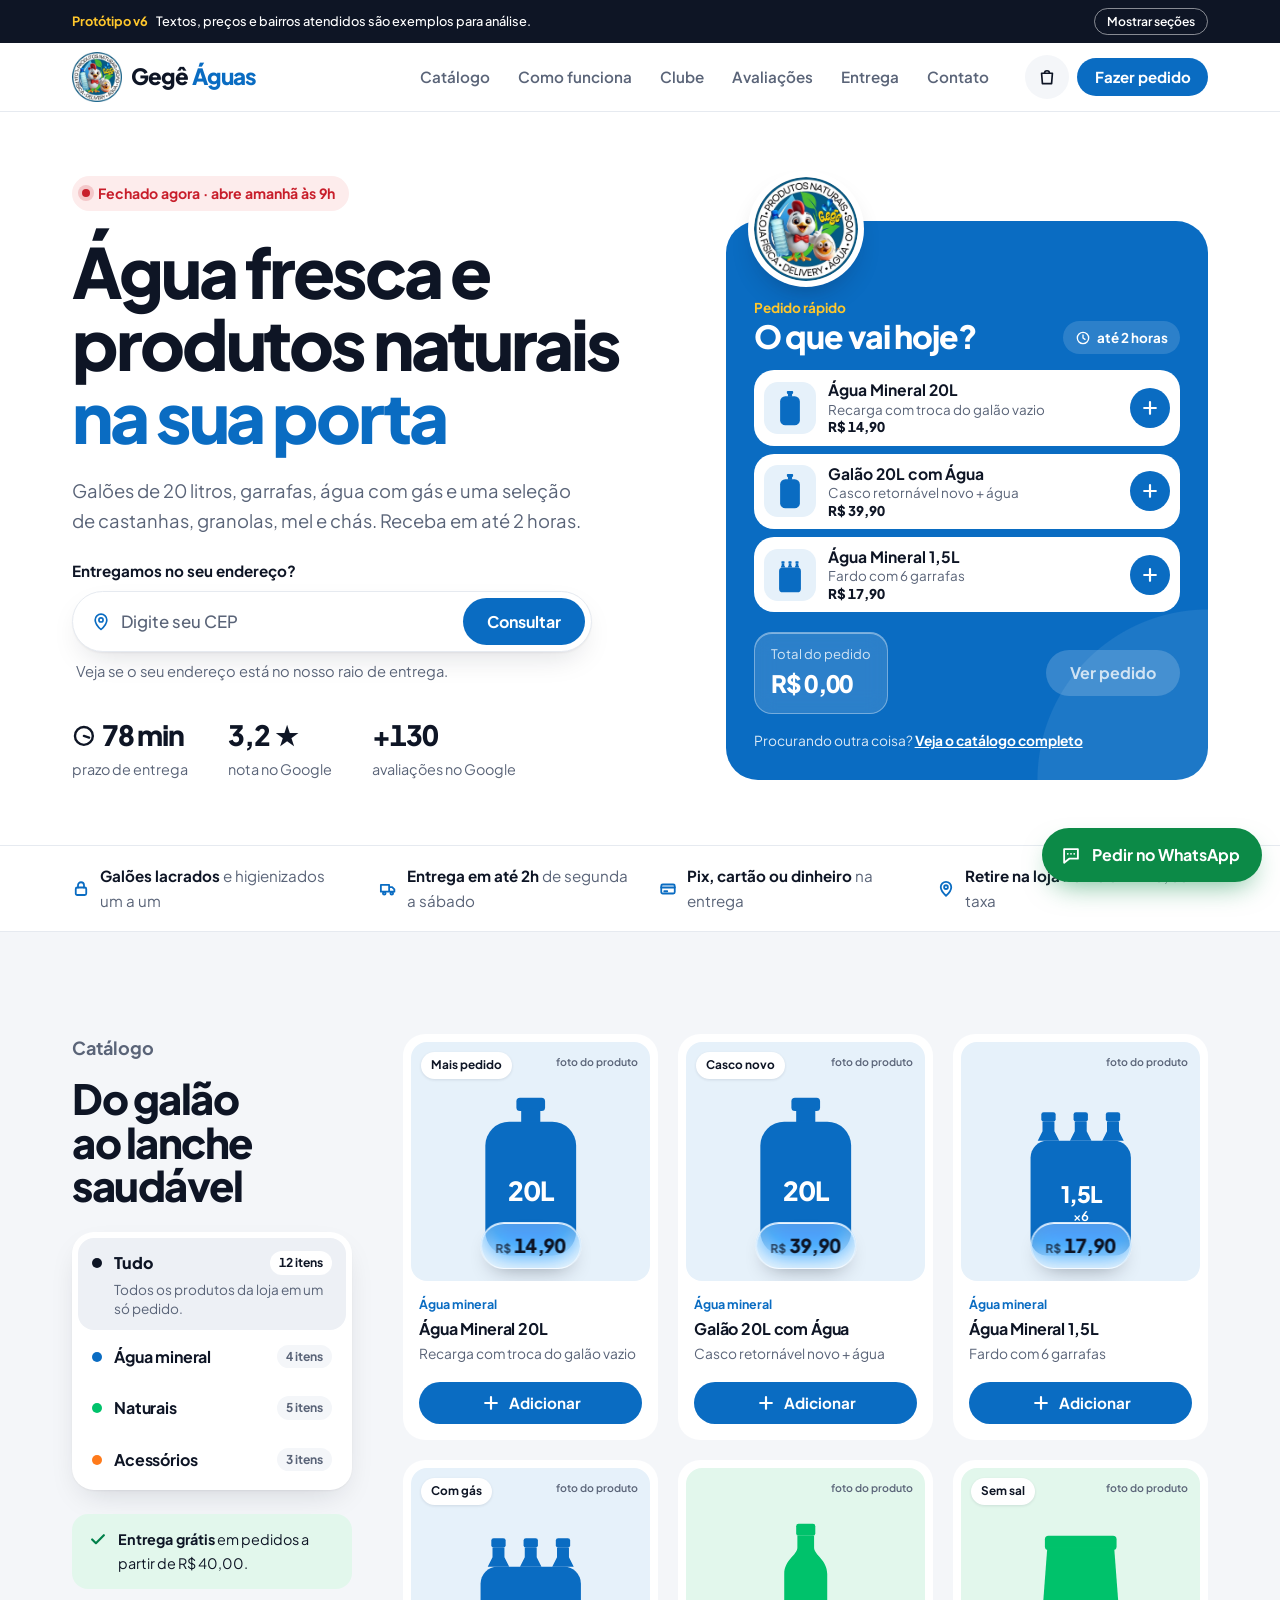
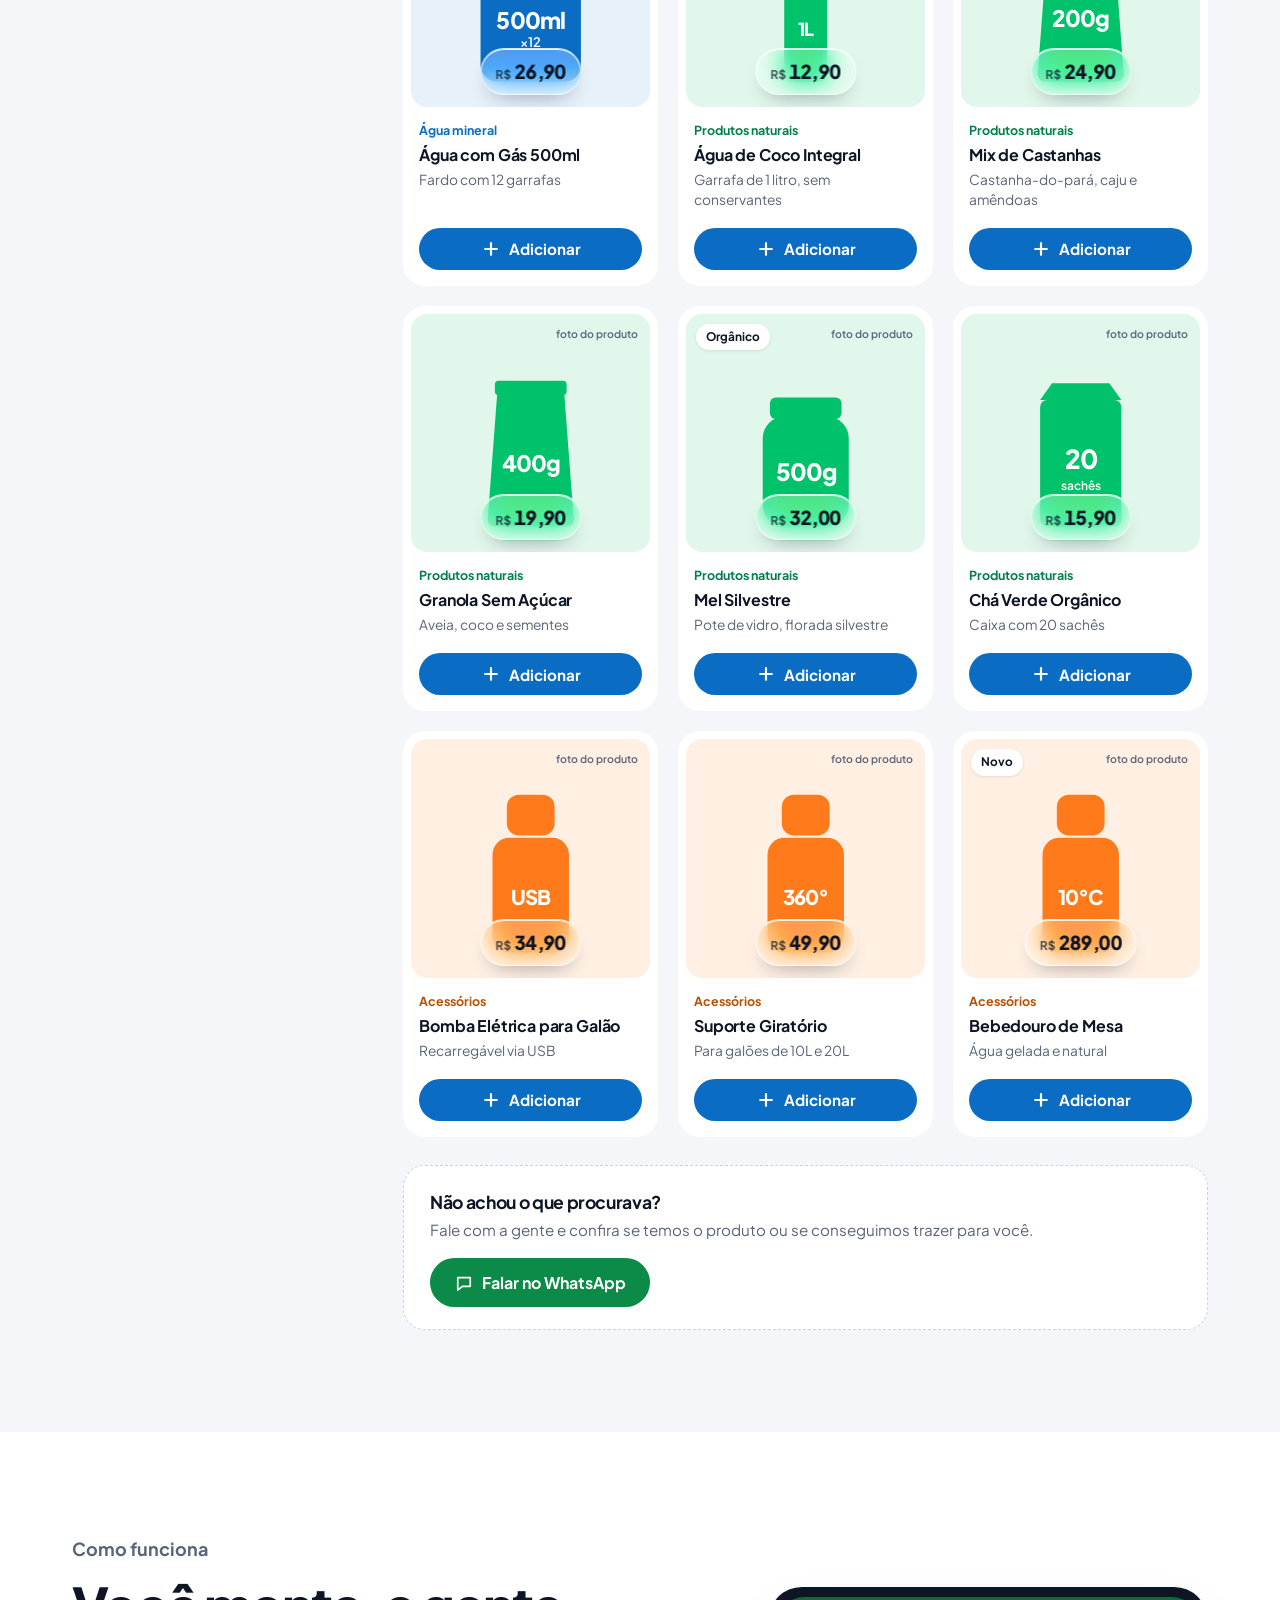
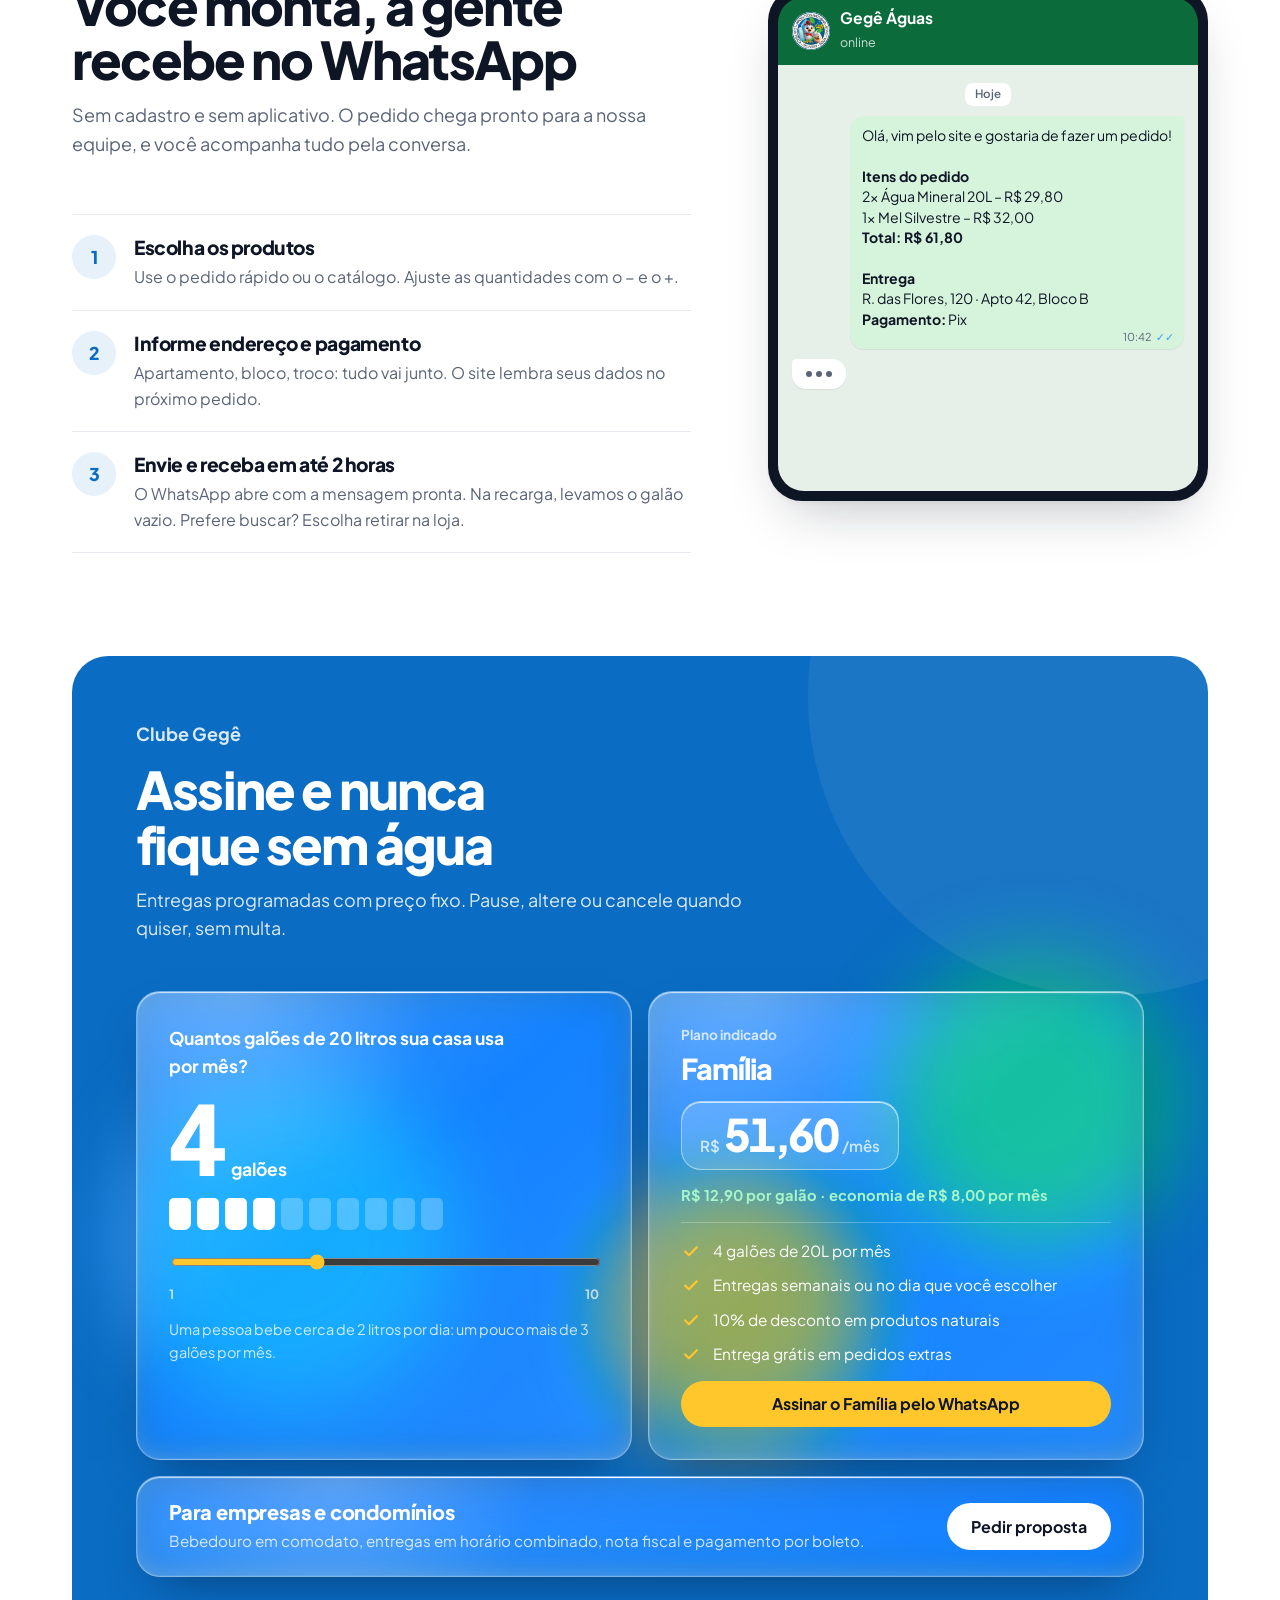
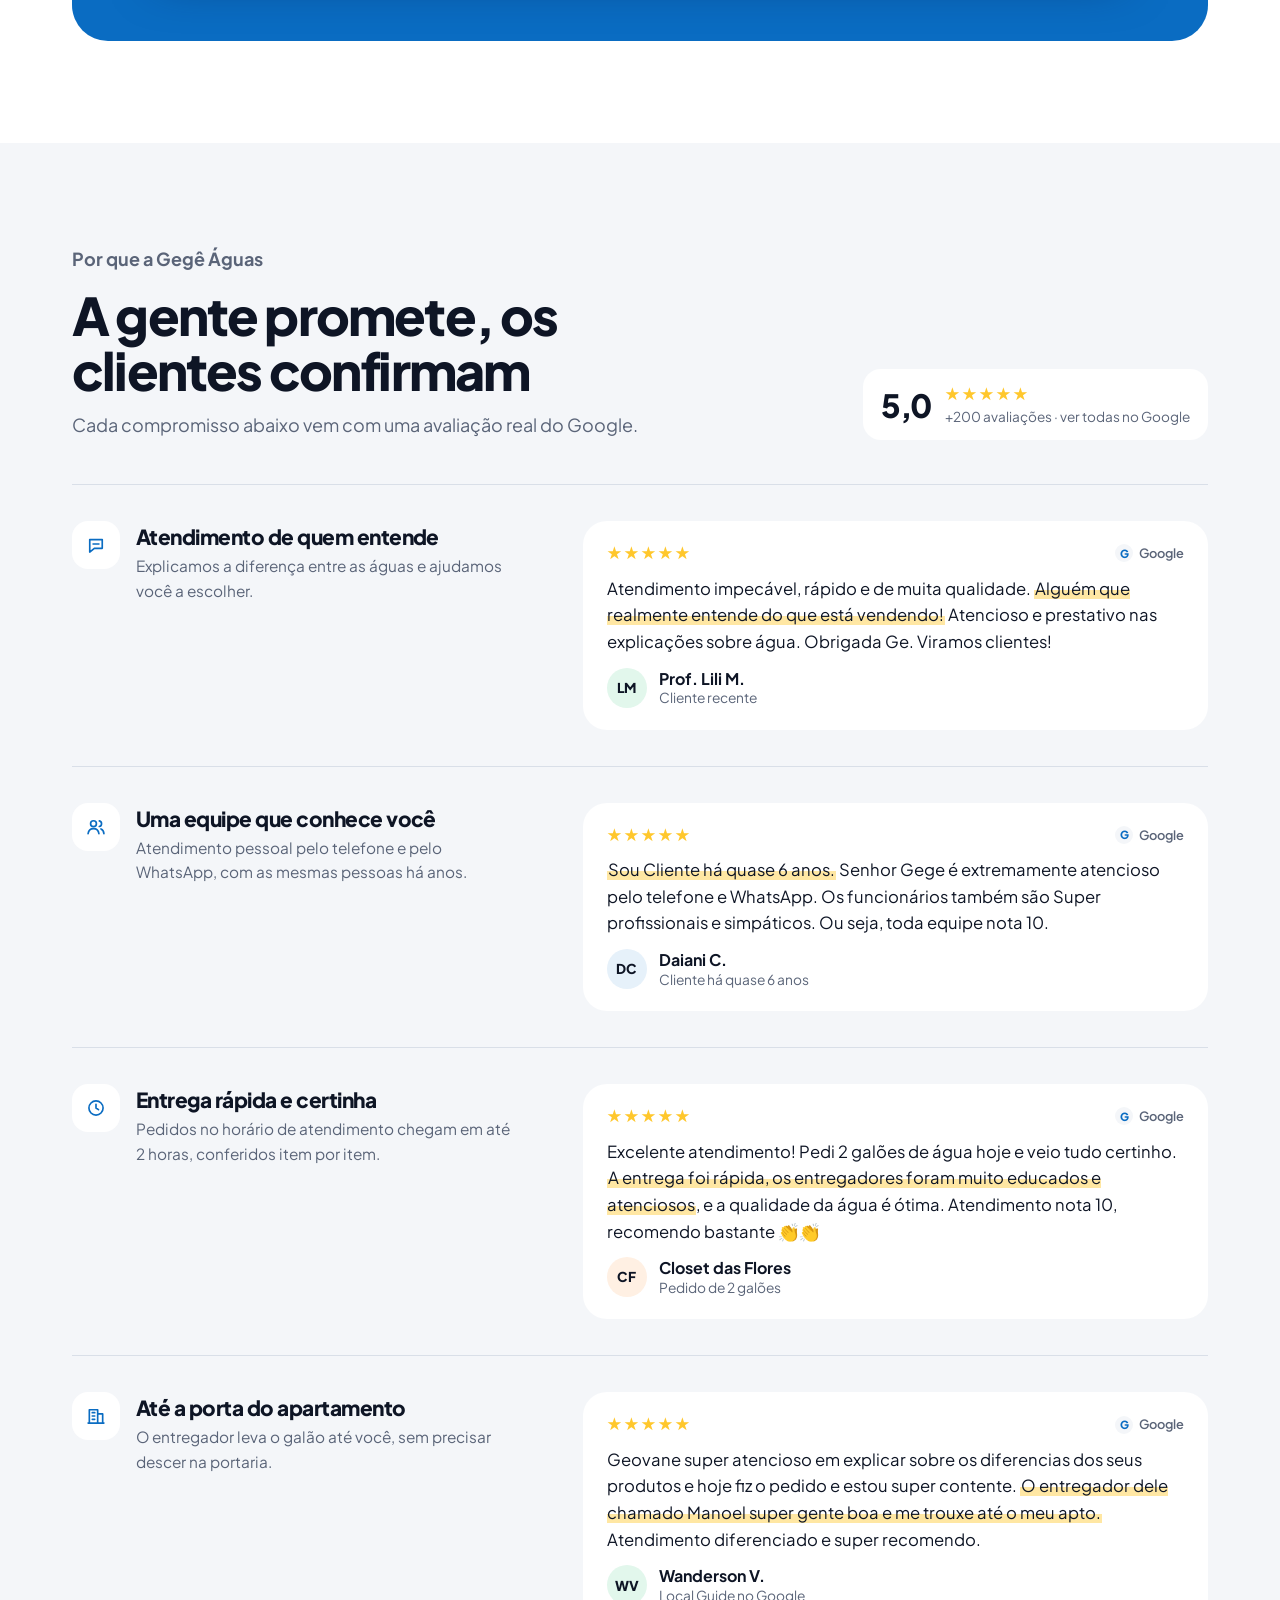
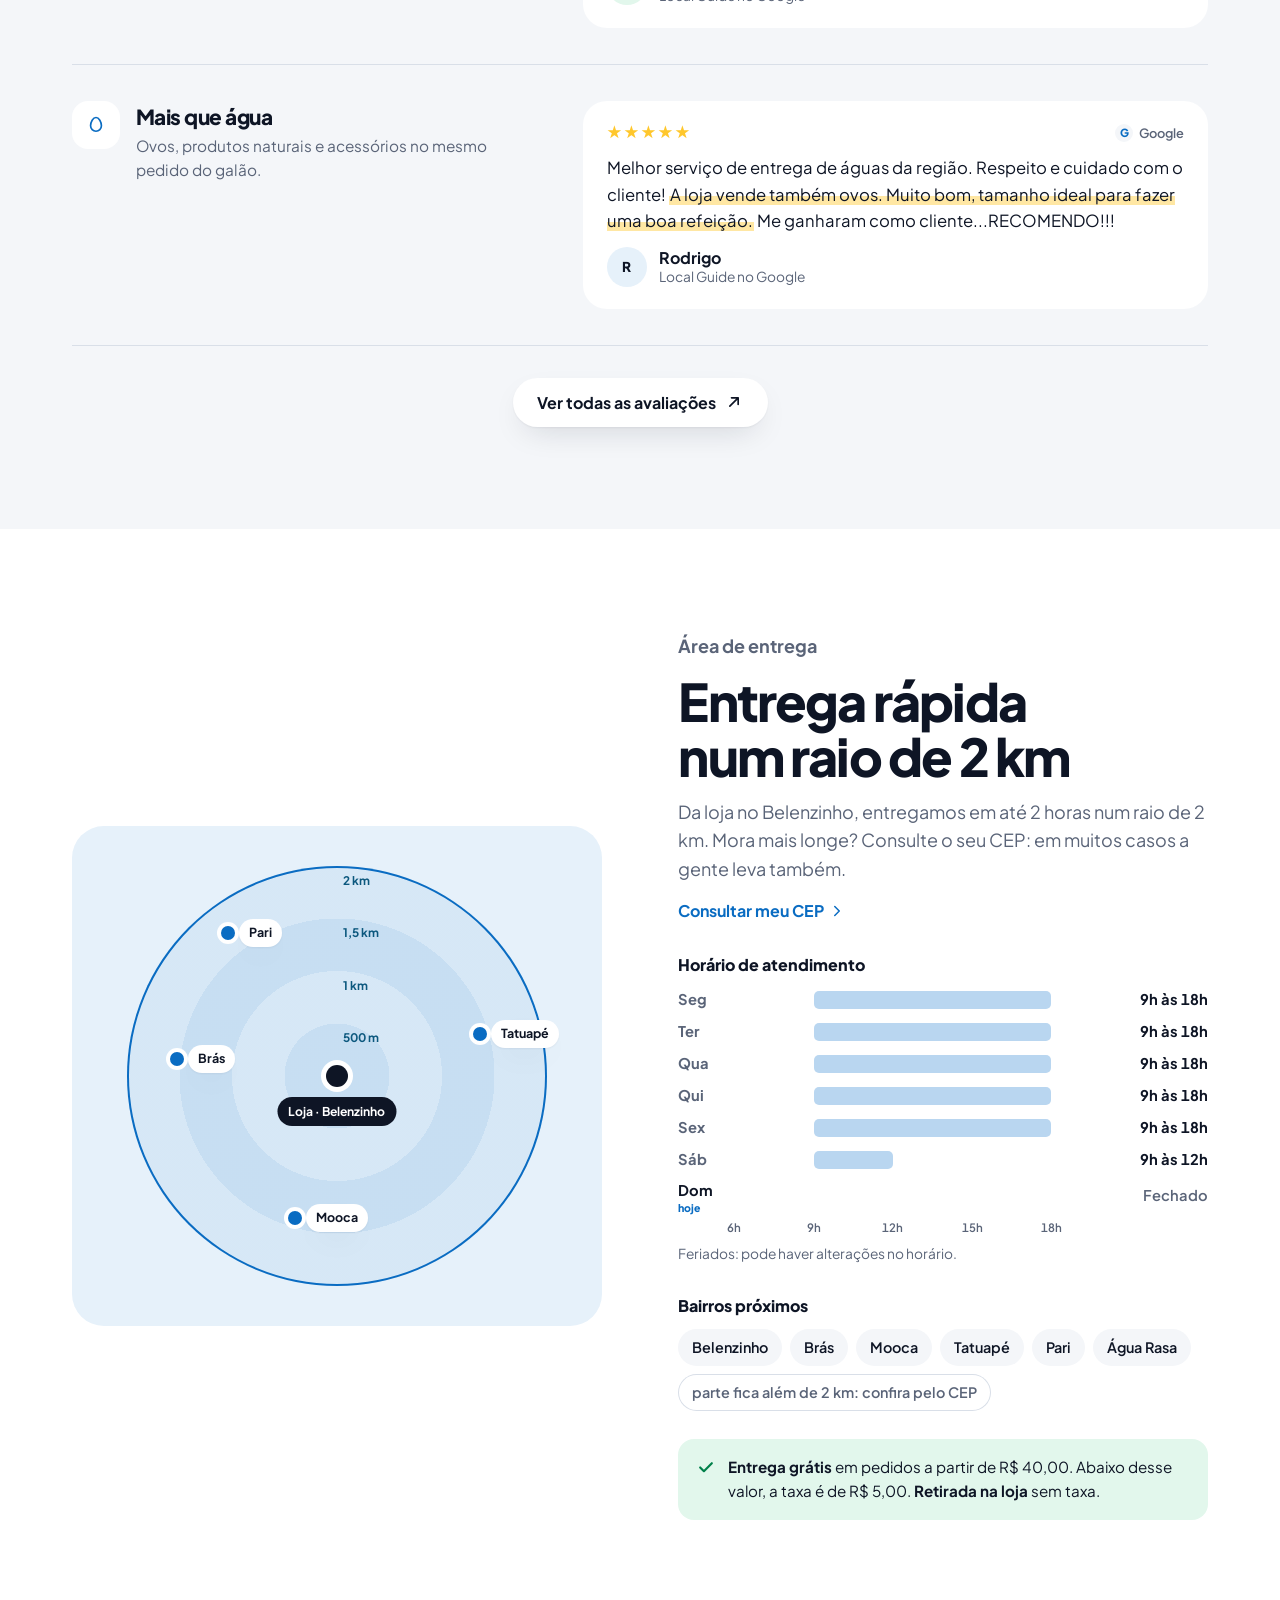
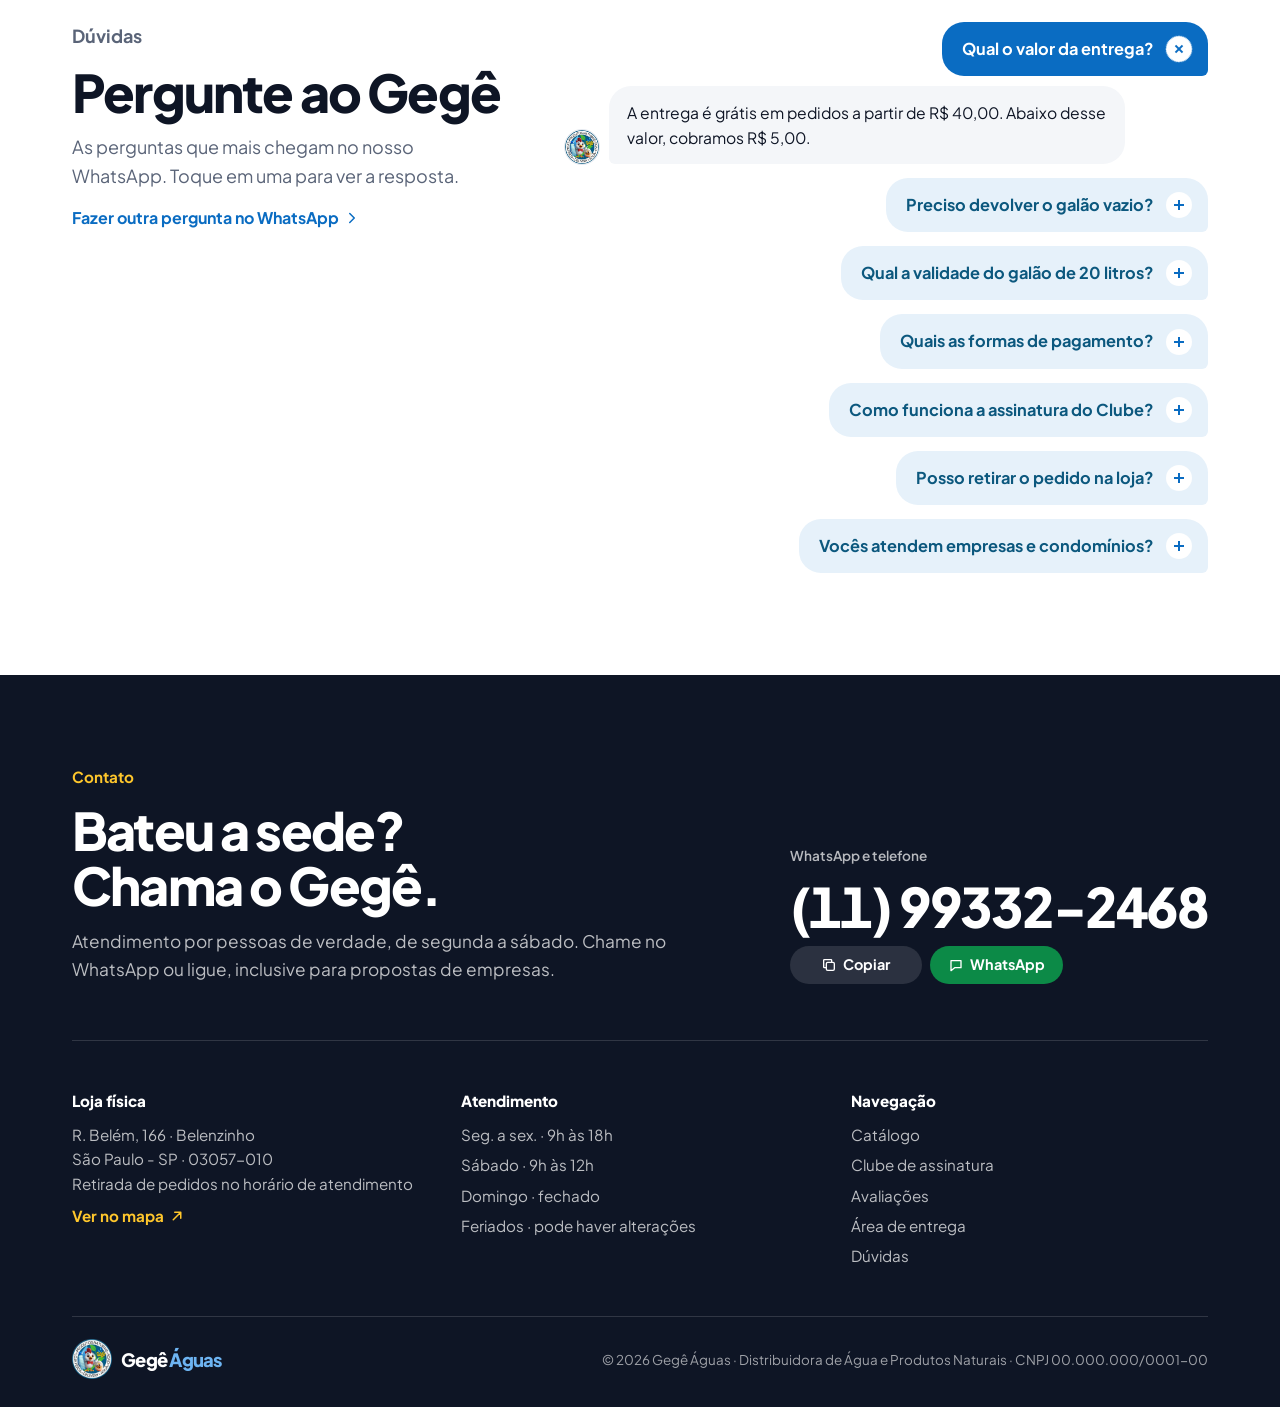
==== commit 9ae9595e: "Adiciona a opção de retirar o pedido na loja - No pedido, escolha entre entrega e retirada; na retir" ====
--- a/index.html
+++ b/index.html
@@ -492,6 +492,23 @@
 .check input{width:18px;height:18px;accent-color:var(--brand)}
 .sr-only{position:absolute;width:1px;height:1px;overflow:hidden;clip:rect(0 0 0 0);white-space:nowrap}
 .drawer.step-2 .free,.drawer.step-2 .sum-row:not(.total){display:none}
+.mode-choices{display:grid;grid-template-columns:minmax(0,1fr) minmax(0,1fr);gap:10px}
+.mode-card{position:relative;display:grid;gap:2px;padding:14px 14px 14px 44px;border-radius:16px;background:var(--gray);cursor:pointer;transition:background .15s,box-shadow .15s}
+.mode-card input{position:absolute;opacity:0;pointer-events:none}
+.mode-card::before{content:"";position:absolute;left:14px;top:16px;width:18px;height:18px;border-radius:50%;border:2px solid #B8C1CF;background:var(--white)}
+.mode-card b{font-size:.98rem}
+.mode-card small{font-size:.8rem;color:var(--muted);line-height:1.35}
+.mode-card:has(input:checked){background:var(--brand-tint);box-shadow:inset 0 0 0 2px var(--brand)}
+.mode-card:has(input:checked)::before{border-color:var(--brand);background:var(--brand);box-shadow:inset 0 0 0 3px var(--white)}
+.mode-card:has(input:focus-visible){outline:3px solid var(--brand);outline-offset:2px}
+.pickup-card{display:grid;gap:4px;padding:16px;border-radius:16px;background:var(--green-tint);font-size:.92rem}
+.pickup-card b{font-size:1rem}
+.pickup-card span{color:var(--muted)}
+.pickup-card .link{margin-top:4px;font-size:.9rem}
+.cep-actions{display:flex;flex-wrap:wrap;gap:8px}
+.cep-pickup{display:inline-flex;align-items:center;gap:6px;margin-top:8px;padding:8px 14px;border:0;border-radius:999px;background:var(--gray);color:var(--ink);font:700 .88rem/1.2 var(--font);cursor:pointer}
+.cep-pickup:hover{background:var(--line)}
+.cep-pickup .ico{width:16px;height:16px}
 .btn-whats{background:var(--whats);color:var(--white)}
 .btn-whats:hover{background:#0a7a3e}
 .cart-item{display:grid;grid-template-columns:minmax(0,1fr) auto;align-items:center;gap:8px 12px;padding:14px 0;border-bottom:1px solid var(--line)}
@@ -713,7 +730,7 @@
         <li><svg class="ico" viewBox="0 0 24 24" aria-hidden="true"><rect x="5" y="10" width="14" height="10" rx="2"/><path d="M8 10V7a4 4 0 0 1 8 0v3"/></svg><span><b>Galões lacrados</b> e higienizados um a um</span></li>
         <li><svg class="ico" viewBox="0 0 24 24" aria-hidden="true"><path d="M2.5 6.5h11v9h-11zM13.5 9.5h4l3 3v3h-7"/><circle cx="7" cy="17.5" r="1.8"/><circle cx="17" cy="17.5" r="1.8"/></svg><span><b>Entrega em até 2h</b> de segunda a sábado</span></li>
         <li><svg class="ico" viewBox="0 0 24 24" aria-hidden="true"><rect x="3" y="6" width="18" height="12" rx="2"/><path d="M3 10h18M7 15h4"/></svg><span><b>Pix, cartão ou dinheiro</b> na entrega</span></li>
-        <li><svg class="ico" viewBox="0 0 24 24" aria-hidden="true"><path d="M12 21s-7-6.2-7-11.5a7 7 0 0 1 14 0C19 14.8 12 21 12 21Z"/><circle cx="12" cy="9.5" r="2.5"/></svg><span><b>Loja física</b> no Belenzinho</span></li>
+        <li><svg class="ico" viewBox="0 0 24 24" aria-hidden="true"><path d="M12 21s-7-6.2-7-11.5a7 7 0 0 1 14 0C19 14.8 12 21 12 21Z"/><circle cx="12" cy="9.5" r="2.5"/></svg><span><b>Retire na loja</b> no Belenzinho, sem taxa</span></li>
       </ul>
     </div>
   </div>
@@ -757,7 +774,7 @@
         <ol class="how-steps">
           <li data-step="1"><h3>Escolha os produtos</h3><p>Use o pedido rápido ou o catálogo. Ajuste as quantidades com o − e o +.</p></li>
           <li data-step="2"><h3>Informe endereço e pagamento</h3><p>Apartamento, bloco, troco: tudo vai junto. O site lembra seus dados no próximo pedido.</p></li>
-          <li data-step="3"><h3>Envie e receba em até 2 horas</h3><p>O WhatsApp abre com a mensagem pronta. Na recarga, levamos o galão vazio.</p></li>
+          <li data-step="3"><h3>Envie e receba em até 2 horas</h3><p>O WhatsApp abre com a mensagem pronta. Na recarga, levamos o galão vazio. Prefere buscar? Escolha retirar na loja.</p></li>
         </ol>
       </div>
       <div class="phone" role="img" aria-label="Exemplo de conversa: o cliente envia o pedido montado no site e a Gegê Águas confirma a entrega">
@@ -937,7 +954,7 @@
             <li>Belenzinho</li><li>Brás</li><li>Mooca</li><li>Tatuapé</li><li>Pari</li><li>Água Rasa</li><li class="more">parte fica além de 2 km: confira pelo CEP</li>
           </ul>
         </div>
-        <p class="fee-note"><svg class="ico" viewBox="0 0 24 24" aria-hidden="true"><path d="M5 12.5l4.5 4.5L19 7.5"/></svg><span><strong>Entrega grátis</strong> em pedidos a partir de R$&nbsp;40,00. Abaixo desse valor, a taxa é de R$&nbsp;5,00.</span></p>
+        <p class="fee-note"><svg class="ico" viewBox="0 0 24 24" aria-hidden="true"><path d="M5 12.5l4.5 4.5L19 7.5"/></svg><span><strong>Entrega grátis</strong> em pedidos a partir de R$&nbsp;40,00. Abaixo desse valor, a taxa é de R$&nbsp;5,00. <strong>Retirada na loja</strong> sem taxa.</span></p>
       </div>
     </div>
   </section>
@@ -972,6 +989,10 @@
           <div class="answer"><img src="assets/logo-gege.webp" alt="" width="34" height="34"><p>Você escolhe o plano e o dia da entrega. A cobrança é mensal e você pode pausar ou cancelar pelo WhatsApp quando quiser.</p></div>
         </details>
         <details>
+          <summary>Posso retirar o pedido na loja?</summary>
+          <div class="answer"><img src="assets/logo-gege.webp" alt="" width="34" height="34"><p>Pode. Monte o pedido no site, escolha "Retirar na loja" e envie pelo WhatsApp. Separamos tudo e avisamos quando estiver pronto. A retirada é na R. Belém, 166, no Belenzinho, no horário de atendimento e sem taxa.</p></div>
+        </details>
+        <details>
           <summary>Vocês atendem empresas e condomínios?</summary>
           <div class="answer"><img src="assets/logo-gege.webp" alt="" width="34" height="34"><p>Sim. Oferecemos bebedouro em comodato, entregas programadas, nota fiscal e faturamento por boleto. Peça uma proposta pelo WhatsApp.</p></div>
         </details>
@@ -1000,7 +1021,7 @@
     <div class="closing-grid">
       <div>
         <p class="footer-title">Loja física</p>
-        <address>R. Belém, 166 · Belenzinho<br>São Paulo - SP · 03057-010</address>
+        <address>R. Belém, 166 · Belenzinho<br>São Paulo - SP · 03057-010<br>Retirada de pedidos no horário de atendimento</address>
         <a class="link" href="https://www.google.com/maps/search/?api=1&amp;query=R.+Bel%C3%A9m%2C+166+-+Belenzinho%2C+S%C3%A3o+Paulo+-+SP%2C+03057-010" target="_blank" rel="noopener">Ver no mapa <svg class="ico" viewBox="0 0 24 24" aria-hidden="true"><path d="M7 17L17 7M9 7h8v8"/></svg></a>
       </div>
       <div>
@@ -1036,7 +1057,7 @@
   </div>
   <ol class="co-steps" aria-label="Etapas do pedido">
     <li id="co-step-1" class="on"><span>1</span>Carrinho</li>
-    <li id="co-step-2"><span>2</span>Entrega e pagamento</li>
+    <li id="co-step-2"><span>2</span>Entrega ou retirada</li>
   </ol>
 
   <div class="drawer-body">
@@ -1046,11 +1067,30 @@
 
     <form id="step-checkout" class="co-form" novalidate hidden>
       <fieldset>
-        <legend>Quem vai receber</legend>
+        <legend>Como você quer receber?</legend>
+        <div class="mode-choices" role="radiogroup" aria-label="Entrega ou retirada">
+          <label class="mode-card"><input type="radio" name="mode" value="entrega" checked><b>Entrega</b><small>Em até 2 horas, até 2 km da loja</small></label>
+          <label class="mode-card"><input type="radio" name="mode" value="retirada"><b>Retirar na loja</b><small>Sem taxa, no horário de atendimento</small></label>
+        </div>
+      </fieldset>
+
+      <fieldset>
+        <legend>Seu nome</legend>
         <div class="f" data-field="name"><label for="co-name">Nome *</label><input id="co-name" name="name" autocomplete="name" placeholder="Seu nome"><small class="err-msg">Informe seu nome.</small></div>
       </fieldset>
 
-      <fieldset>
+      <fieldset id="pickup-fields" hidden>
+        <legend>Retirada na loja</legend>
+        <div class="pickup-card">
+          <b>R. Belém, 166 · Belenzinho</b>
+          <span>Seg. a sex. 9h às 18h · Sáb. 9h às 12h</span>
+          <span>Avisamos pelo WhatsApp quando o pedido estiver separado.</span>
+          <a class="link" href="https://www.google.com/maps/search/?api=1&amp;query=R.+Bel%C3%A9m%2C+166+-+Belenzinho%2C+S%C3%A3o+Paulo+-+SP%2C+03057-010" target="_blank" rel="noopener">Ver no mapa <svg class="ico" viewBox="0 0 24 24" aria-hidden="true"><path d="M7 17L17 7M9 7h8v8"/></svg></a>
+        </div>
+        <div class="f"><label for="co-pickup">Quando pretende retirar?</label><input id="co-pickup" name="pickup" placeholder="Ex.: hoje, por volta das 16h"></div>
+      </fieldset>
+
+      <fieldset id="delivery-fields">
         <legend>Endereço de entrega</legend>
         <div class="f" data-field="cep"><label for="co-cep">CEP</label><input id="co-cep" name="cep" inputmode="numeric" autocomplete="postal-code" placeholder="00000-000" maxlength="9"><small class="cep-note" id="co-cep-note" aria-live="polite"></small></div>
         <div class="f-row">
@@ -1076,7 +1116,7 @@
       </fieldset>
 
       <fieldset>
-        <legend>Pagamento na entrega</legend>
+        <legend id="pay-legend">Pagamento na entrega</legend>
         <div class="f" data-field="pay">
           <div class="choices" role="radiogroup" aria-label="Forma de pagamento">
             <label class="choice"><input type="radio" name="pay" value="Pix"><span>Pix</span></label>
@@ -1102,7 +1142,7 @@
   <div class="cart-summary">
     <div class="free"><div class="free-bar"><i id="free-bar"></i></div><p class="free-text" id="free-text"></p></div>
     <div class="sum-row"><span>Subtotal</span><span id="sum-sub">R$ 0,00</span></div>
-    <div class="sum-row"><span>Entrega</span><span id="sum-fee">–</span></div>
+    <div class="sum-row"><span id="sum-fee-label">Entrega</span><span id="sum-fee">–</span></div>
     <div class="sum-row total"><span>Total</span><span id="sum-total">R$ 0,00</span></div>
     <button class="btn btn-brand" id="checkout" type="button" disabled>Continuar para entrega</button>
     <a class="btn btn-whats" id="send-order" href="https://wa.me/5511993322468" target="_blank" rel="noopener" hidden><svg class="ico" viewBox="0 0 24 24" aria-hidden="true"><path d="M4.5 5.5h15V16H10l-5.5 4.5z"/></svg>Enviar pedido pelo WhatsApp</a>
@@ -1334,13 +1374,13 @@
         </div>`;
       }).join('');
     }
-    const sub = [...cart].reduce((s, [id, q]) => s + byId[id].price * q, 0);
-    const fee = sub === 0 || sub >= FREE_FROM ? 0 : FEE;
+    const { sub, fee } = totals();
     $('#sum-sub').textContent = `R$ ${fmt(sub)}`;
-    $('#sum-fee').textContent = sub === 0 ? '–' : fee ? `R$ ${fmt(fee)}` : 'Grátis';
+    $('#sum-fee-label').textContent = isPickup() ? 'Retirada na loja' : 'Entrega';
+    $('#sum-fee').textContent = sub === 0 ? '–' : fee ? `R$ ${fmt(fee)}` : isPickup() ? 'Sem taxa' : 'Grátis';
     $('#sum-total').textContent = `R$ ${fmt(sub + fee)}`;
     $('#free-bar').style.width = `${Math.min(100, (sub / FREE_FROM) * 100)}%`;
-    $('#free-text').textContent = sub >= FREE_FROM
+    $('#free-text').textContent = isPickup() ? 'Retirada na loja, sem taxa de entrega.' : sub >= FREE_FROM
       ? 'Você ganhou entrega grátis.'
       : `Faltam R$ ${fmt(FREE_FROM - sub)} para a entrega grátis.`;
     $('#checkout').disabled = count === 0;
@@ -1417,9 +1457,10 @@
     const n = clean.includes(',') ? Number(clean.replace(/\./g, '').replace(',', '.')) : Number(clean);
     return Math.round(n * 100);
   };
+  const isPickup = () => radio('mode') === 'retirada';
   function totals() {
     const sub = [...cart].reduce((s, [id, q]) => s + byId[id].price * q, 0);
-    const fee = sub === 0 || sub >= FREE_FROM ? 0 : FEE;
+    const fee = sub === 0 || sub >= FREE_FROM || isPickup() ? 0 : FEE;
     return { sub, fee, total: sub + fee };
   }
 
@@ -1430,7 +1471,7 @@
     $('#back-btn').hidden = n !== 2;
     $('#checkout').hidden = n !== 1;
     $('#send-order').hidden = n !== 2;
-    $('#drawer-title').textContent = n === 1 ? 'Seu pedido' : 'Entrega';
+    $('#drawer-title').textContent = n === 1 ? 'Seu pedido' : 'Finalizar pedido';
     $('#co-step-1').classList.toggle('on', n === 1);
     $('#co-step-2').classList.toggle('on', n === 2);
     drawer.classList.toggle('step-2', n === 2);
@@ -1446,6 +1487,11 @@
     const isApt = radio('place') === 'Apartamento';
     const isCash = radio('pay') === 'Dinheiro';
     $('#apt-fields').hidden = !isApt;
+    const pickup = isPickup();
+    $('#delivery-fields').hidden = pickup;
+    $('#pickup-fields').hidden = !pickup;
+    $('#pay-legend').textContent = pickup ? 'Pagamento na retirada' : 'Pagamento na entrega';
+    $('#co-notes').placeholder = pickup ? 'Ex.: vou mandar outra pessoa buscar' : 'Ex.: entregar após as 14h, interfone quebrado';
     $('#cash-fields').hidden = !isCash;
     $('#change-field').hidden = !(isCash && $('#co-need-change').checked);
   }
@@ -1553,7 +1599,12 @@
     const { sub, fee, total } = totals();
     const L = ['Olá, vim pelo site e gostaria de fazer um pedido!', '', '*Itens do pedido*'];
     cart.forEach((q, id) => L.push(`${q}x ${byId[id].name} – R$ ${fmt(byId[id].price * q)}`));
-    L.push('', `Subtotal: R$ ${fmt(sub)}`, `Entrega: ${fee ? 'R$ ' + fmt(fee) : 'Grátis'}`, `*Total: R$ ${fmt(total)}*`);
+    const pickup = isPickup();
+    L.push('', `Subtotal: R$ ${fmt(sub)}`, pickup ? 'Retirada na loja: sem taxa' : `Entrega: ${fee ? 'R$ ' + fmt(fee) : 'Grátis'}`, `*Total: R$ ${fmt(total)}*`);
+    if (pickup) {
+      L.push('', '*Retirada na loja*', `Nome: ${val('co-name')}`, 'Loja: R. Belém, 166 · Belenzinho');
+      if (val('co-pickup')) L.push(`Quando vou retirar: ${val('co-pickup')}`);
+    } else {
     L.push('', '*Entrega*', `Nome: ${val('co-name')}`, `Endereço: ${val('co-street')}, ${val('co-number')}`);
     const place = radio('place');
     if (place === 'Apartamento') L.push(`Apartamento: ${val('co-apt')}${val('co-block') ? ' · Bloco/Torre ' + val('co-block') : ''}`);
@@ -1564,10 +1615,11 @@
     const chk = cepChecks.get(val('co-cep').replace(/\D/g, ''));
     if (chk && chk.status === 'ok') L.push(`Distância da loja: ~${fmtKm(chk.km)}${chk.km > RADIUS_KM ? ' (fora do raio de 2 km, consultar disponibilidade)' : ''}`);
     if (val('co-ref')) L.push(`Referência: ${val('co-ref')}`);
-    L.push('', '*Pagamento*', radio('pay') || '(não informado)');
+    }
+    L.push('', pickup ? '*Pagamento na retirada*' : '*Pagamento*', radio('pay') || '(não informado)');
     if (radio('pay') === 'Dinheiro') {
       const c = toCents(val('co-change'));
-      L.push($('#co-need-change').checked && c > 0 ? `Troco para R$ ${fmt(c)} (levar R$ ${fmt(c - total)} de troco)` : 'Não precisa de troco');
+      L.push($('#co-need-change').checked && c > 0 ? `Troco para R$ ${fmt(c)} (${pickup ? 'separar' : 'levar'} R$ ${fmt(c - total)} de troco)` : 'Não precisa de troco');
     }
     if (val('co-notes')) L.push('', `*Observações:* ${val('co-notes')}`);
     return L.join('\n');
@@ -1584,10 +1636,11 @@
       if (!ok) bad.push(f);
     };
     need('name', !!val('co-name'));
-    need('street', !!val('co-street'));
-    need('number', !!val('co-number'));
-    need('district', !!val('co-district'));
-    need('apt', radio('place') !== 'Apartamento' || !!val('co-apt'));
+    const pickup = isPickup();
+    need('street', pickup || !!val('co-street'));
+    need('number', pickup || !!val('co-number'));
+    need('district', pickup || !!val('co-district'));
+    need('apt', pickup || radio('place') !== 'Apartamento' || !!val('co-apt'));
     need('pay', !!radio('pay'));
     const wantsChange = radio('pay') === 'Dinheiro' && $('#co-need-change').checked;
     need('change', !wantsChange || toCents(val('co-change')) > totals().total);
@@ -1595,7 +1648,7 @@
   }
 
   form.addEventListener('input', () => { syncConditional(); updateSendLink(); form.querySelectorAll('.invalid').forEach(f => f.classList.remove('invalid')); });
-  form.addEventListener('change', () => { syncConditional(); updateSendLink(); });
+  form.addEventListener('change', e => { syncConditional(); updateSendLink(); if (e.target.name === 'mode') { renderCart(); form.querySelectorAll('.invalid').forEach(f => f.classList.remove('invalid')); } });
   form.addEventListener('submit', e => e.preventDefault());
 
   // Lembra os dados de entrega neste aparelho para o próximo pedido
@@ -1606,6 +1659,7 @@
     if (data) {
       SAVED.forEach(id => { if (data[id]) $('#' + id).value = data[id]; });
       if (data.place) { const r = form.querySelector(`input[name="place"][value="${data.place}"]`); if (r) r.checked = true; }
+      if (data.mode) { const r = form.querySelector(`input[name="mode"][value="${data.mode}"]`); if (r) r.checked = true; }
     }
   } catch (e) { /* armazenamento indisponível: segue sem lembrar */ }
   syncConditional();
@@ -1622,7 +1676,7 @@
     }
     updateSendLink();
     try {
-      const data = { place: radio('place') };
+      const data = { place: radio('place'), mode: radio('mode') };
       SAVED.forEach(id => { data[id] = val(id); });
       localStorage.setItem(SAVE_KEY, JSON.stringify(data));
     } catch (err) { /* sem armazenamento */ }
@@ -1682,6 +1736,15 @@
     cep.value = d.length > 5 ? `${d.slice(0, 5)}-${d.slice(5)}` : d;
   });
   const placeOf = r => [r.street, r.district].filter(Boolean).join(', ') || `CEP ${fmtCep(r.cep)}`;
+  const PICKUP_BTN = '<button type="button" class="cep-pickup" data-pickup><svg class="ico" viewBox="0 0 24 24" aria-hidden="true"><path d="M12 21s-7-6.2-7-11.5a7 7 0 0 1 14 0C19 14.8 12 21 12 21Z"/><circle cx="12" cy="9.5" r="2.5"/></svg>Retirar na loja</button>';
+  // "Retirar na loja": marca a retirada no pedido e abre o carrinho (ou leva ao catálogo, se estiver vazio)
+  function choosePickup() {
+    form.querySelector('input[name="mode"][value="retirada"]').checked = true;
+    syncConditional(); renderCart();
+    if (cart.size) { openDrawer(); showStep(2); }
+    else { $('#produtos').scrollIntoView({ block: 'start' }); toast('Escolha os produtos. A retirada na loja já está marcada no pedido.'); }
+  }
+  document.addEventListener('click', e => { if (e.target.closest('[data-pickup]')) choosePickup(); });
   const askLink = (r, label) => {
     const where = [r.street, r.district, r.city && `${r.city}${r.uf ? '/' + r.uf : ''}`].filter(Boolean).join(', ');
     const msg = `Olá, vim pelo site! Meu CEP é ${fmtCep(r.cep)}${where ? ` (${where})` : ''}. Vocês entregam no meu endereço?`;
@@ -1707,10 +1770,10 @@
       cepRes.innerHTML = `Entregamos em <b>${esc(placeOf(r))}</b> em até 2 horas.${debugLine(r)}`;
     } else if (r.status === 'ok') {
       cepRes.className = 'cep-result warn';
-      cepRes.innerHTML = `Para essa localização, é necessário consultar a possibilidade de entrega.<br>${askLink(r, 'Consultar disponibilidade')}${debugLine(r)}`;
+      cepRes.innerHTML = `Para essa localização, é necessário consultar a possibilidade de entrega.<br><span class="cep-actions">${askLink(r, 'Consultar disponibilidade')}${PICKUP_BTN}</span>${debugLine(r)}`;
     } else if (r.status === 'noloc') {
       cepRes.className = 'cep-result warn';
-      cepRes.innerHTML = `Para essa localização, é necessário consultar a possibilidade de entrega.<br>${askLink(r, 'Consultar disponibilidade')}${debugLine(r)}`;
+      cepRes.innerHTML = `Para essa localização, é necessário consultar a possibilidade de entrega.<br><span class="cep-actions">${askLink(r, 'Consultar disponibilidade')}${PICKUP_BTN}</span>${debugLine(r)}`;
     } else if (r.status === 'notfound') {
       cepRes.className = 'cep-result err';
       cepRes.textContent = `Não encontramos o CEP ${fmtCep(d)}. Confira os números e tente de novo.`;
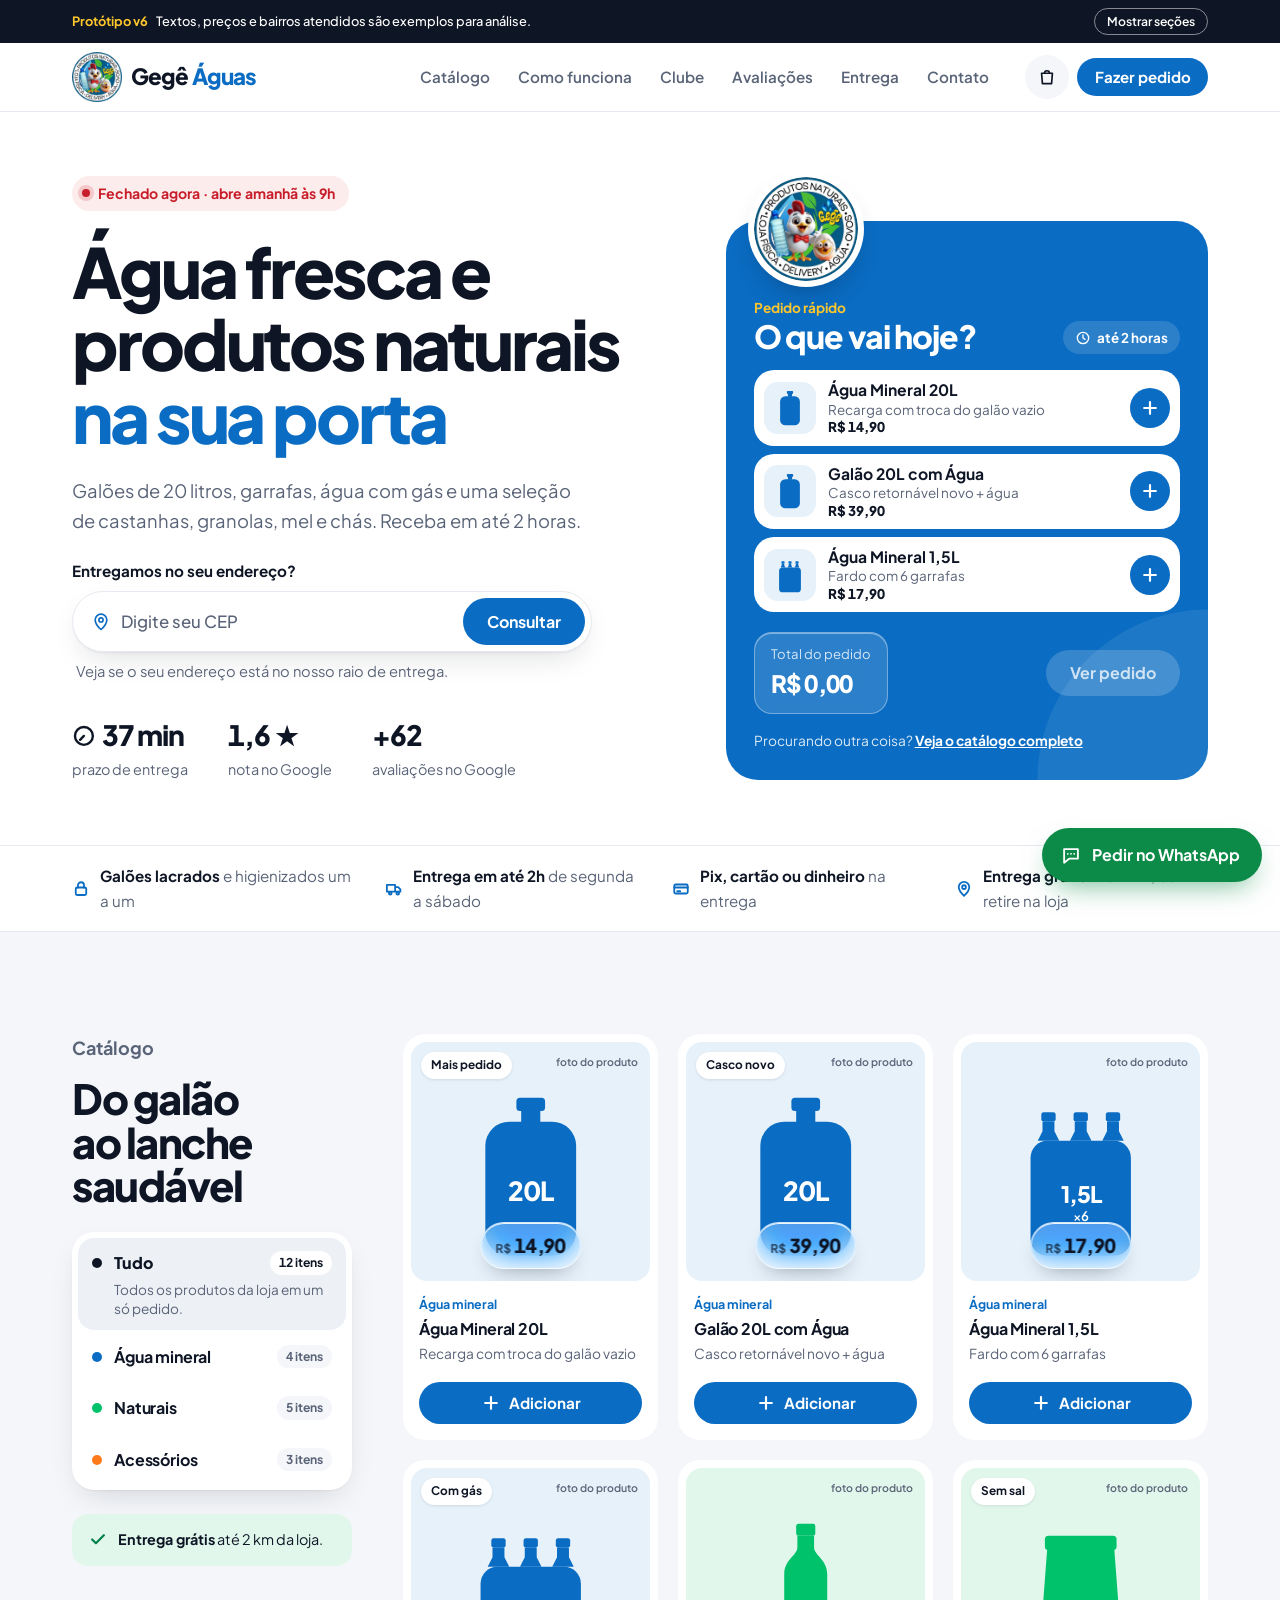
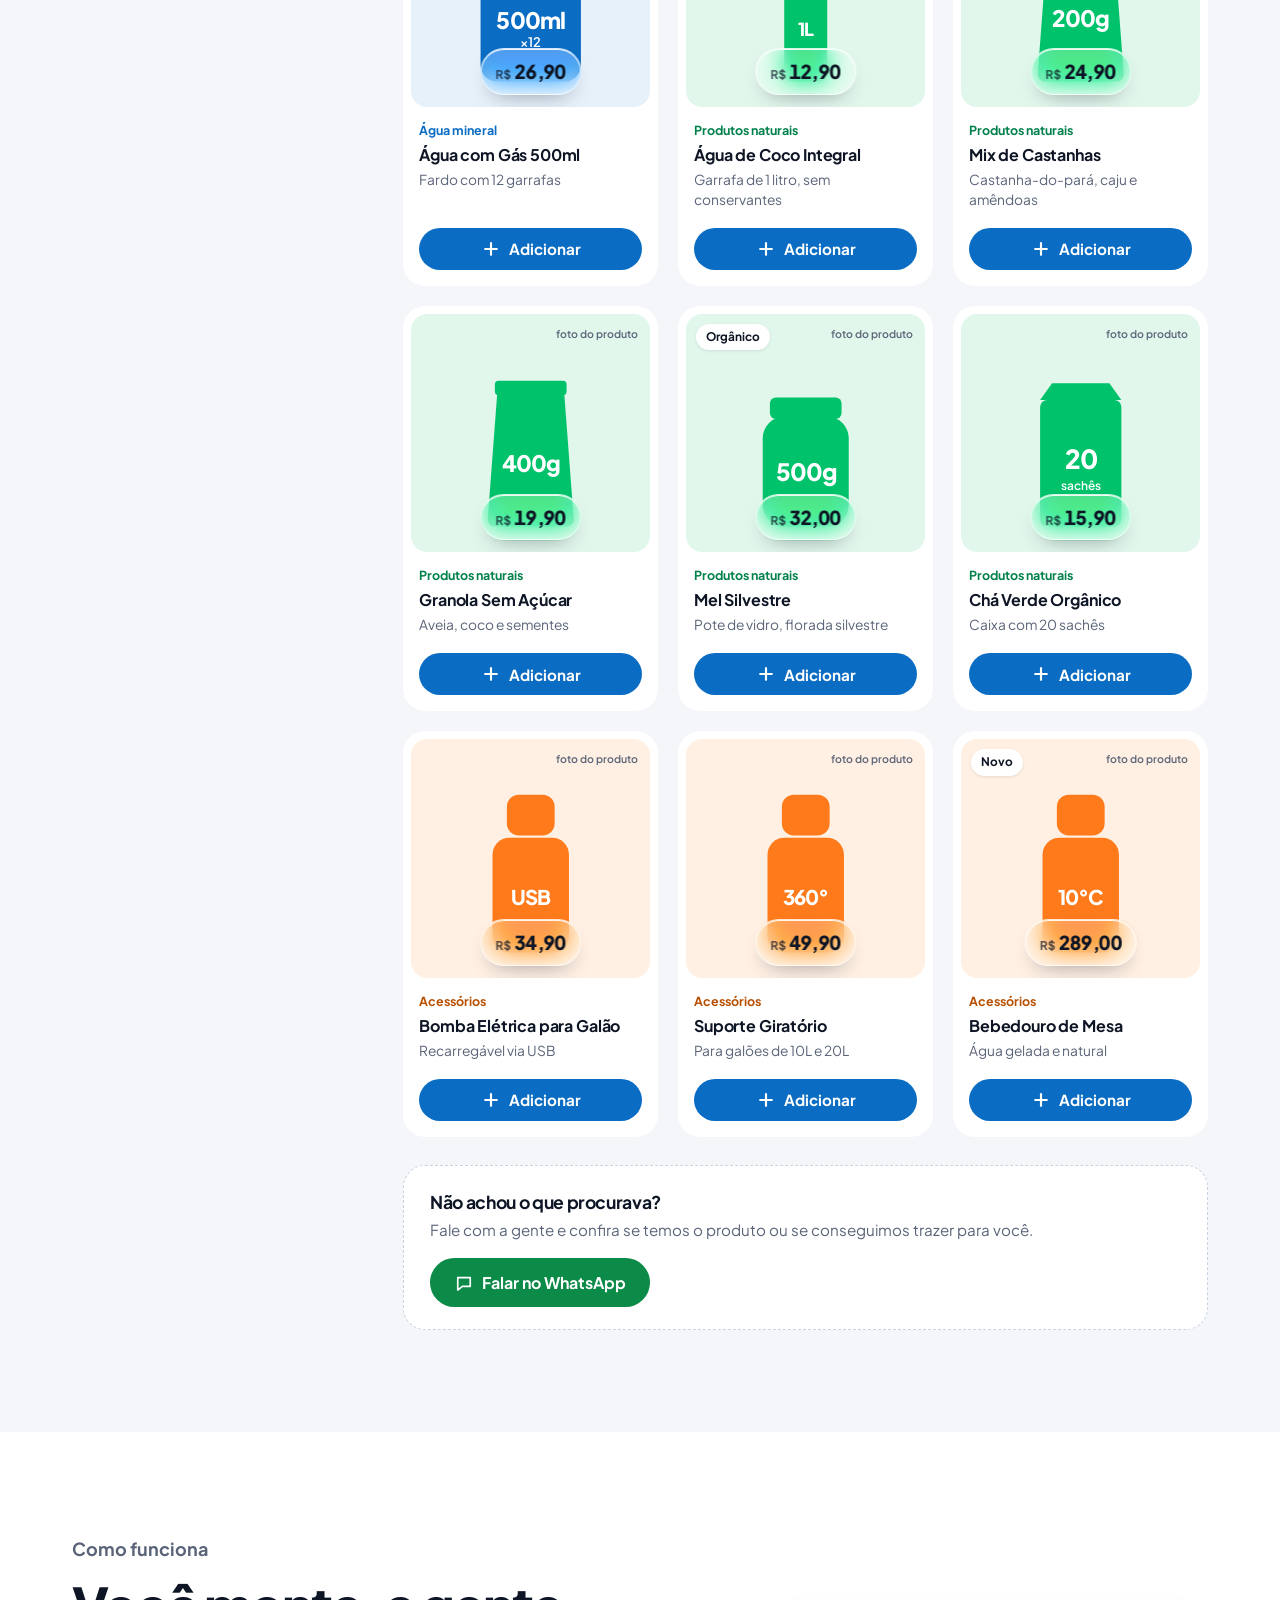
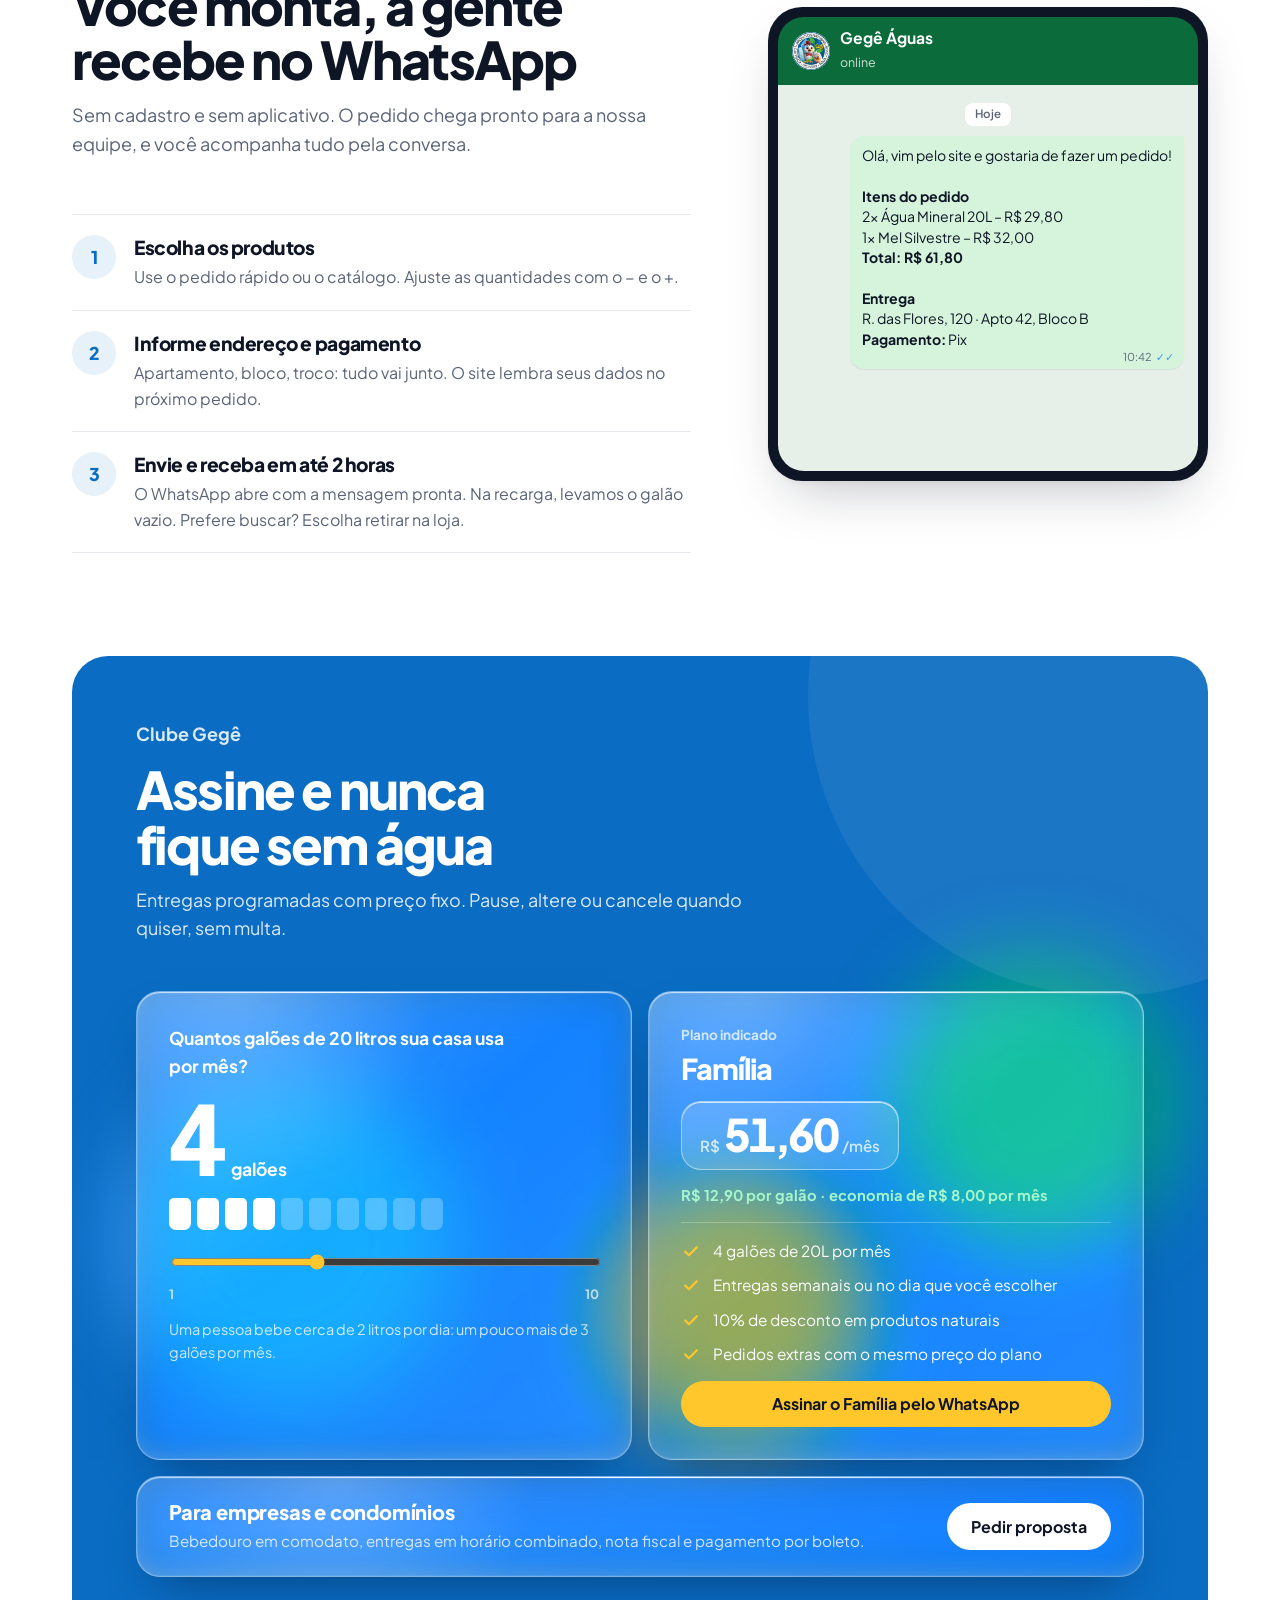
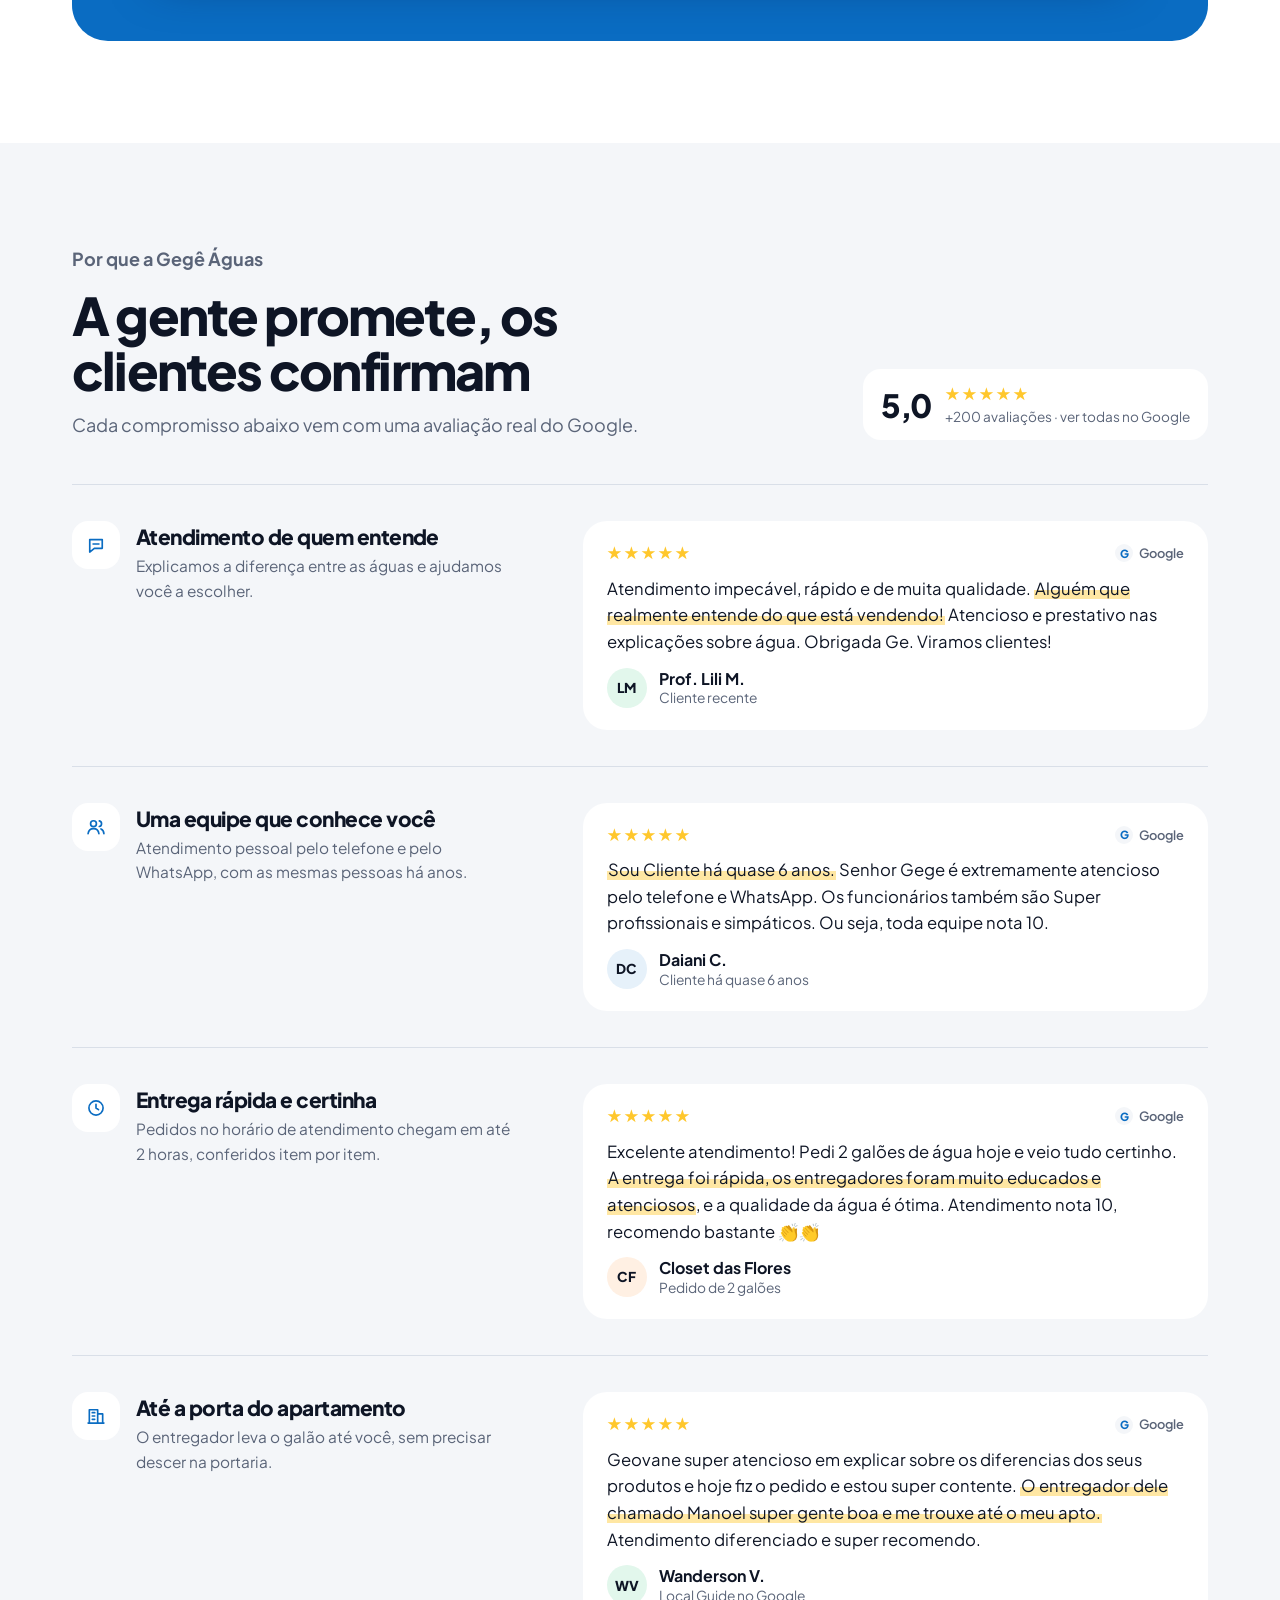
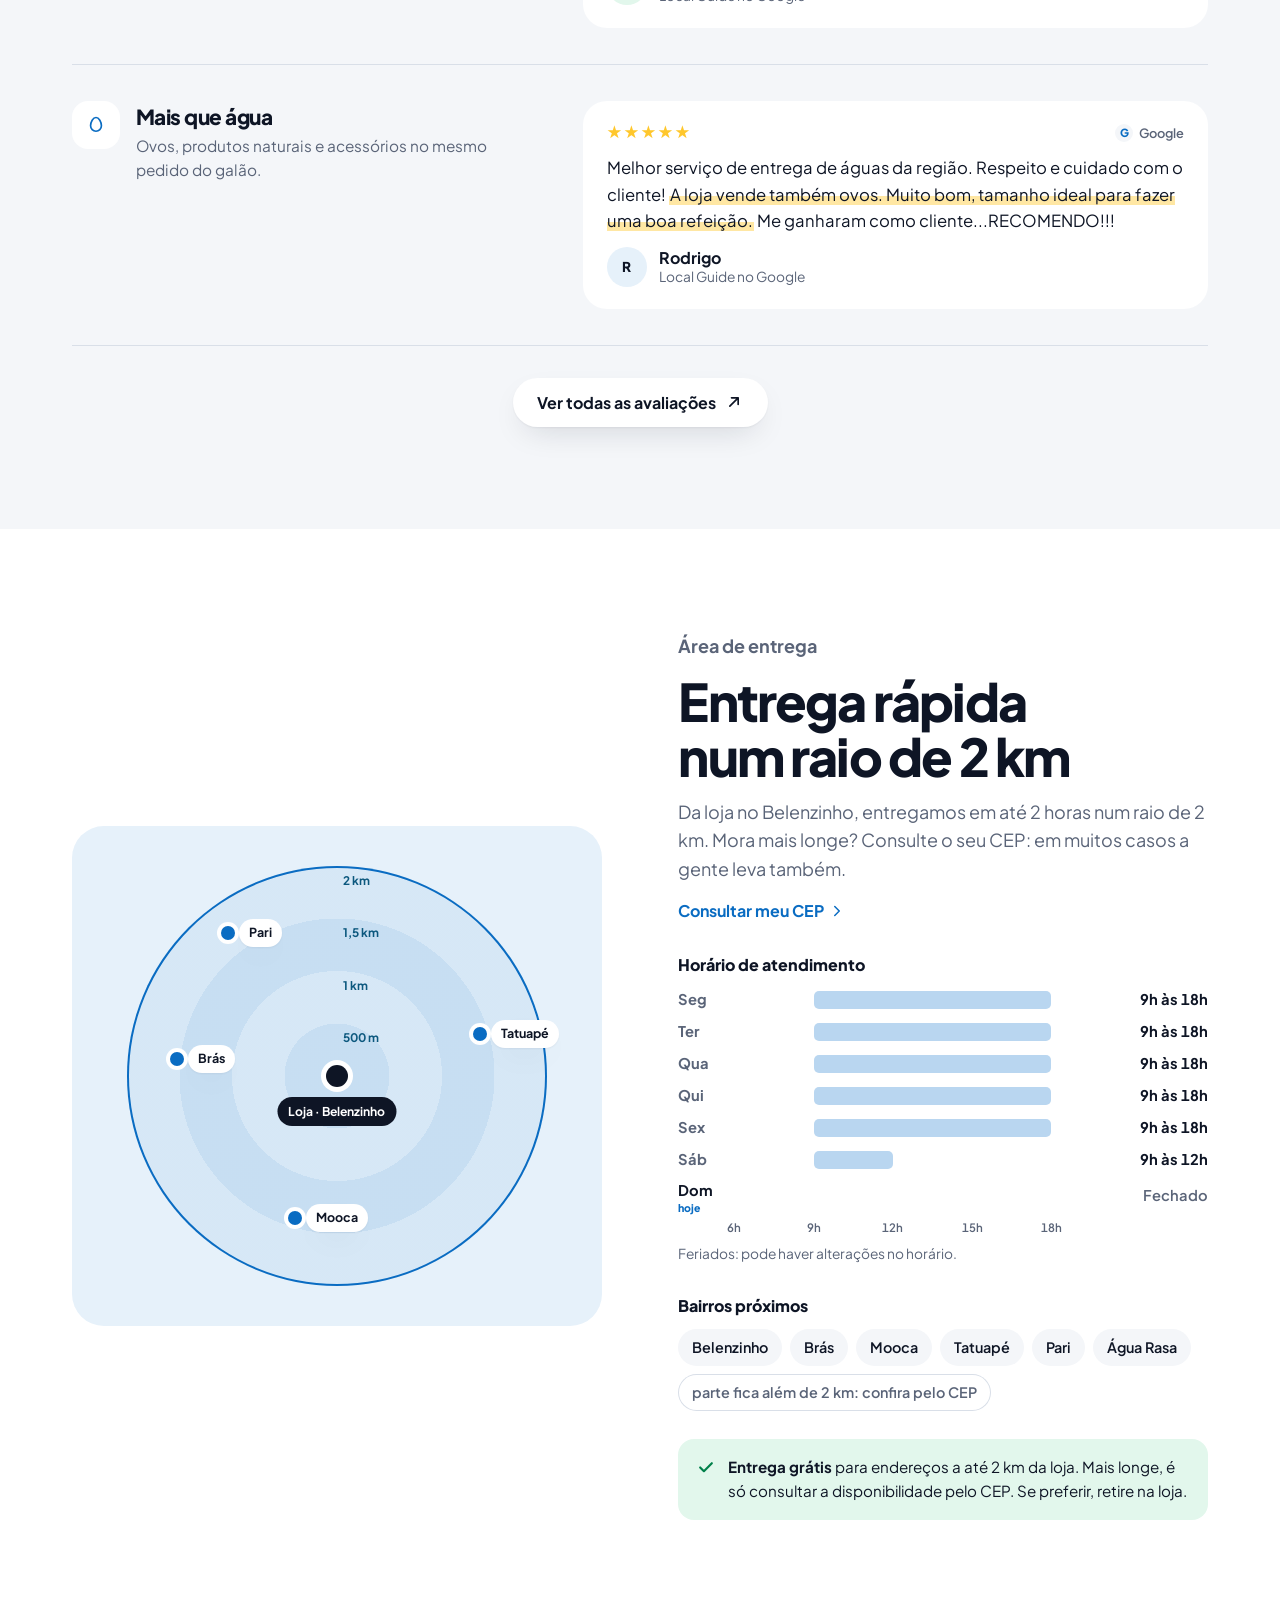
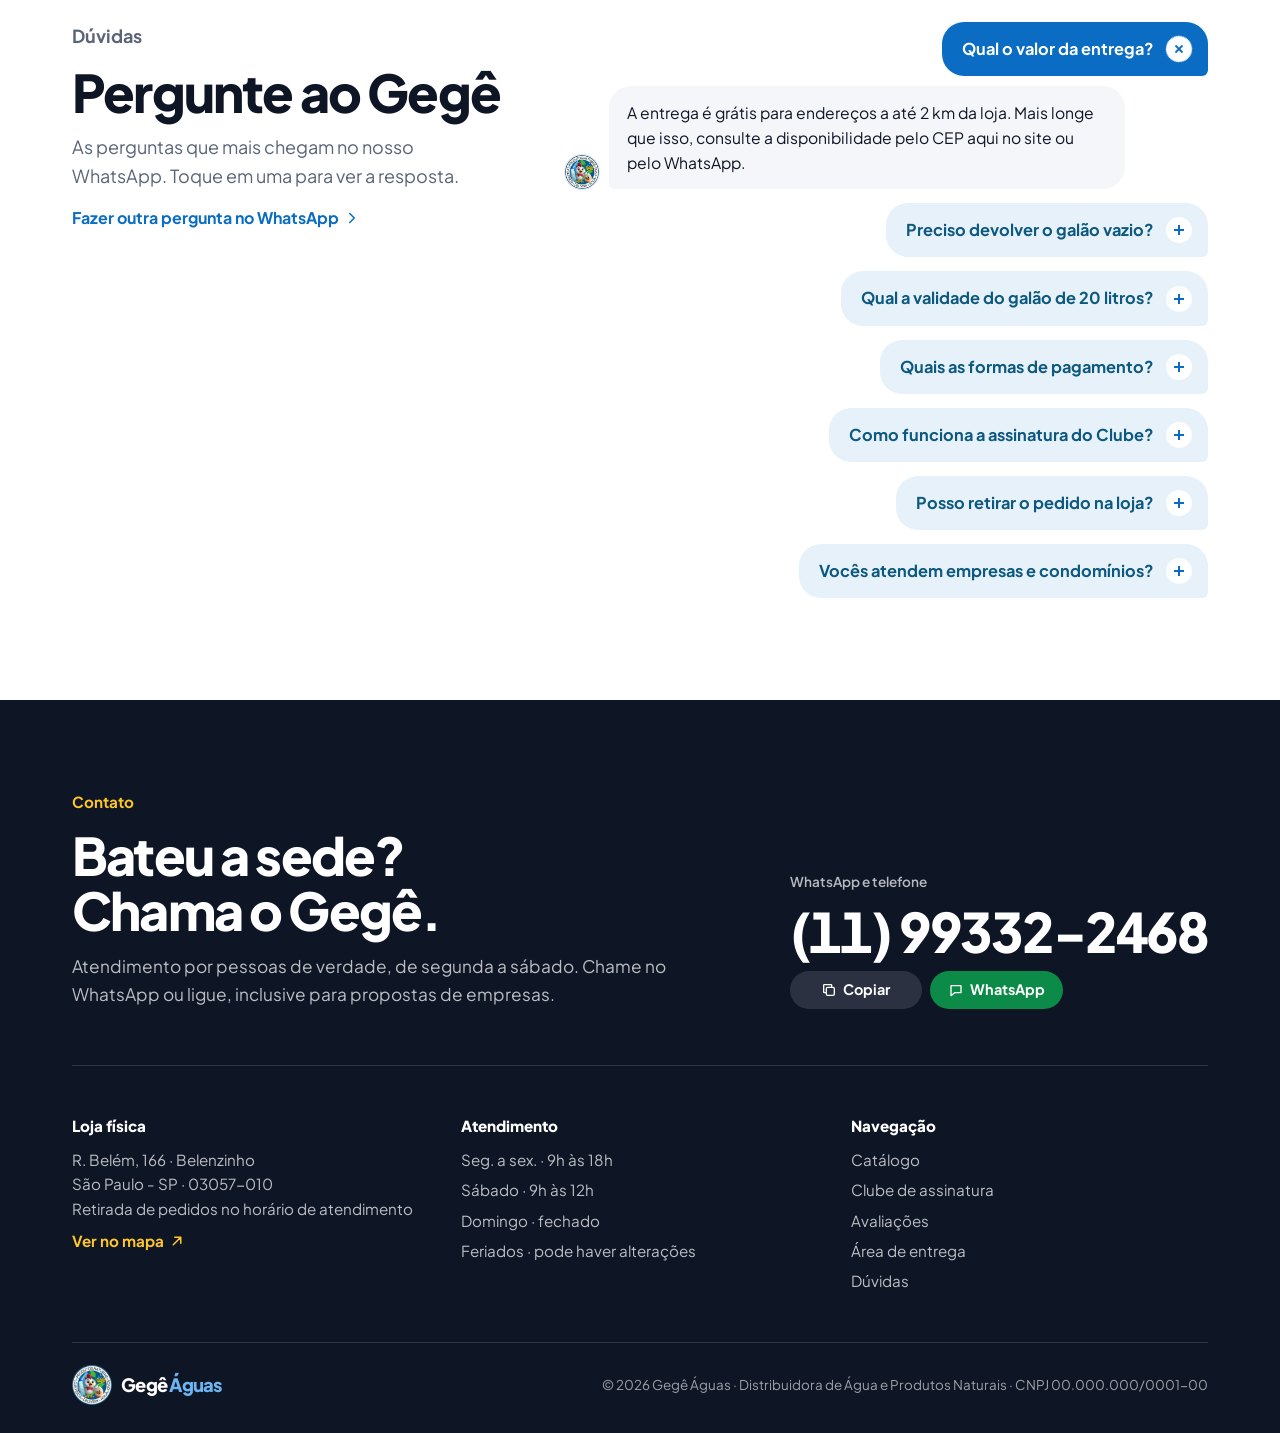
==== commit 4c974eef: "Deixa a entrega sempre grátis até 2 km Remove a taxa de R$ 5,00 abaixo de R$ 40,00 e a barra de entr" ====
--- a/index.html
+++ b/index.html
@@ -730,7 +730,7 @@
         <li><svg class="ico" viewBox="0 0 24 24" aria-hidden="true"><rect x="5" y="10" width="14" height="10" rx="2"/><path d="M8 10V7a4 4 0 0 1 8 0v3"/></svg><span><b>Galões lacrados</b> e higienizados um a um</span></li>
         <li><svg class="ico" viewBox="0 0 24 24" aria-hidden="true"><path d="M2.5 6.5h11v9h-11zM13.5 9.5h4l3 3v3h-7"/><circle cx="7" cy="17.5" r="1.8"/><circle cx="17" cy="17.5" r="1.8"/></svg><span><b>Entrega em até 2h</b> de segunda a sábado</span></li>
         <li><svg class="ico" viewBox="0 0 24 24" aria-hidden="true"><rect x="3" y="6" width="18" height="12" rx="2"/><path d="M3 10h18M7 15h4"/></svg><span><b>Pix, cartão ou dinheiro</b> na entrega</span></li>
-        <li><svg class="ico" viewBox="0 0 24 24" aria-hidden="true"><path d="M12 21s-7-6.2-7-11.5a7 7 0 0 1 14 0C19 14.8 12 21 12 21Z"/><circle cx="12" cy="9.5" r="2.5"/></svg><span><b>Retire na loja</b> no Belenzinho, sem taxa</span></li>
+        <li><svg class="ico" viewBox="0 0 24 24" aria-hidden="true"><path d="M12 21s-7-6.2-7-11.5a7 7 0 0 1 14 0C19 14.8 12 21 12 21Z"/><circle cx="12" cy="9.5" r="2.5"/></svg><span><b>Entrega grátis</b> até 2 km, ou retire na loja</span></li>
       </ul>
     </div>
   </div>
@@ -748,7 +748,7 @@
           <button class="tab shelf-item" type="button" data-filter="naturais" aria-pressed="false" style="--dot:var(--green);--tint:var(--green-tint)"><span class="shelf-dot"></span><b>Naturais</b><small data-count-cat="naturais"></small><span class="shelf-desc">Castanhas, granolas, mel, chás e água de coco para o dia a dia.</span></button>
           <button class="tab shelf-item" type="button" data-filter="acessorios" aria-pressed="false" style="--dot:var(--orange);--tint:var(--orange-tint)"><span class="shelf-dot"></span><b>Acessórios</b><small data-count-cat="acessorios"></small><span class="shelf-desc">Bombas elétricas, suportes e bebedouros para o seu galão.</span></button>
         </div>
-        <p class="shelf-free"><svg class="ico" viewBox="0 0 24 24" aria-hidden="true"><path d="M5 12.5l4.5 4.5L19 7.5"/></svg><span><strong>Entrega grátis</strong> em pedidos a partir de R$&nbsp;40,00.</span></p>
+        <p class="shelf-free"><svg class="ico" viewBox="0 0 24 24" aria-hidden="true"><path d="M5 12.5l4.5 4.5L19 7.5"/></svg><span><strong>Entrega grátis</strong> até 2 km da loja.</span></p>
       </div>
       <div class="shop-main">
         <div class="product-grid" id="product-grid"></div>
@@ -954,7 +954,7 @@
             <li>Belenzinho</li><li>Brás</li><li>Mooca</li><li>Tatuapé</li><li>Pari</li><li>Água Rasa</li><li class="more">parte fica além de 2 km: confira pelo CEP</li>
           </ul>
         </div>
-        <p class="fee-note"><svg class="ico" viewBox="0 0 24 24" aria-hidden="true"><path d="M5 12.5l4.5 4.5L19 7.5"/></svg><span><strong>Entrega grátis</strong> em pedidos a partir de R$&nbsp;40,00. Abaixo desse valor, a taxa é de R$&nbsp;5,00. <strong>Retirada na loja</strong> sem taxa.</span></p>
+        <p class="fee-note"><svg class="ico" viewBox="0 0 24 24" aria-hidden="true"><path d="M5 12.5l4.5 4.5L19 7.5"/></svg><span><strong>Entrega grátis</strong> para endereços a até 2 km da loja. Mais longe, é só consultar a disponibilidade pelo CEP. Se preferir, retire na loja.</span></p>
       </div>
     </div>
   </section>
@@ -970,7 +970,7 @@
       <div class="faq">
         <details open>
           <summary>Qual o valor da entrega?</summary>
-          <div class="answer"><img src="assets/logo-gege.webp" alt="" width="34" height="34"><p>A entrega é grátis em pedidos a partir de R$ 40,00. Abaixo desse valor, cobramos R$ 5,00.</p></div>
+          <div class="answer"><img src="assets/logo-gege.webp" alt="" width="34" height="34"><p>A entrega é grátis para endereços a até 2 km da loja. Mais longe que isso, consulte a disponibilidade pelo CEP aqui no site ou pelo WhatsApp.</p></div>
         </details>
         <details>
           <summary>Preciso devolver o galão vazio?</summary>
@@ -990,7 +990,7 @@
         </details>
         <details>
           <summary>Posso retirar o pedido na loja?</summary>
-          <div class="answer"><img src="assets/logo-gege.webp" alt="" width="34" height="34"><p>Pode. Monte o pedido no site, escolha "Retirar na loja" e envie pelo WhatsApp. Separamos tudo e avisamos quando estiver pronto. A retirada é na R. Belém, 166, no Belenzinho, no horário de atendimento e sem taxa.</p></div>
+          <div class="answer"><img src="assets/logo-gege.webp" alt="" width="34" height="34"><p>Pode. Monte o pedido no site, escolha "Retirar na loja" e envie pelo WhatsApp. Separamos tudo e avisamos quando estiver pronto. A retirada é na R. Belém, 166, no Belenzinho, no horário de atendimento.</p></div>
         </details>
         <details>
           <summary>Vocês atendem empresas e condomínios?</summary>
@@ -1069,8 +1069,8 @@
       <fieldset>
         <legend>Como você quer receber?</legend>
         <div class="mode-choices" role="radiogroup" aria-label="Entrega ou retirada">
-          <label class="mode-card"><input type="radio" name="mode" value="entrega" checked><b>Entrega</b><small>Em até 2 horas, até 2 km da loja</small></label>
-          <label class="mode-card"><input type="radio" name="mode" value="retirada"><b>Retirar na loja</b><small>Sem taxa, no horário de atendimento</small></label>
+          <label class="mode-card"><input type="radio" name="mode" value="entrega" checked><b>Entrega</b><small>Grátis até 2 km, em até 2 horas</small></label>
+          <label class="mode-card"><input type="radio" name="mode" value="retirada"><b>Retirar na loja</b><small>R. Belém, 166, no horário de atendimento</small></label>
         </div>
       </fieldset>
 
@@ -1140,7 +1140,7 @@
   </div>
 
   <div class="cart-summary">
-    <div class="free"><div class="free-bar"><i id="free-bar"></i></div><p class="free-text" id="free-text"></p></div>
+    <div class="free"><p class="free-text" id="free-text"></p></div>
     <div class="sum-row"><span>Subtotal</span><span id="sum-sub">R$ 0,00</span></div>
     <div class="sum-row"><span id="sum-fee-label">Entrega</span><span id="sum-fee">–</span></div>
     <div class="sum-row total"><span>Total</span><span id="sum-total">R$ 0,00</span></div>
@@ -1157,7 +1157,6 @@
   const $ = s => document.querySelector(s);
   const $$ = s => [...document.querySelectorAll(s)];
   const fmt = c => (c / 100).toLocaleString('pt-BR', { minimumFractionDigits: 2, maximumFractionDigits: 2 });
-  const FREE_FROM = 4000, FEE = 500;
   const ICON_PLUS = '<svg class="ico" viewBox="0 0 24 24" aria-hidden="true"><path d="M12 5v14M5 12h14"/></svg>';
   const ICON_MINUS = '<svg class="ico" viewBox="0 0 24 24" aria-hidden="true"><path d="M5 12h14"/></svg>';
 
@@ -1377,12 +1376,9 @@
     const { sub, fee } = totals();
     $('#sum-sub').textContent = `R$ ${fmt(sub)}`;
     $('#sum-fee-label').textContent = isPickup() ? 'Retirada na loja' : 'Entrega';
-    $('#sum-fee').textContent = sub === 0 ? '–' : fee ? `R$ ${fmt(fee)}` : isPickup() ? 'Sem taxa' : 'Grátis';
+    $('#sum-fee').textContent = sub === 0 ? '–' : isPickup() ? 'Na loja' : 'Grátis';
     $('#sum-total').textContent = `R$ ${fmt(sub + fee)}`;
-    $('#free-bar').style.width = `${Math.min(100, (sub / FREE_FROM) * 100)}%`;
-    $('#free-text').textContent = isPickup() ? 'Retirada na loja, sem taxa de entrega.' : sub >= FREE_FROM
-      ? 'Você ganhou entrega grátis.'
-      : `Faltam R$ ${fmt(FREE_FROM - sub)} para a entrega grátis.`;
+    $('#free-text').textContent = isPickup() ? 'Retirada na R. Belém, 166, no horário de atendimento.' : 'Entrega grátis até 2 km da loja. Mais longe, a loja confirma a disponibilidade.';
     $('#checkout').disabled = count === 0;
     $('#quick-total').textContent = `R$ ${fmt(sub + fee)}`;
     $('#quick-go').disabled = count === 0;
@@ -1460,7 +1456,8 @@
   const isPickup = () => radio('mode') === 'retirada';
   function totals() {
     const sub = [...cart].reduce((s, [id, q]) => s + byId[id].price * q, 0);
-    const fee = sub === 0 || sub >= FREE_FROM || isPickup() ? 0 : FEE;
+    // A entrega é grátis até 2 km; mais longe, a loja confirma a disponibilidade pelo WhatsApp
+    const fee = 0;
     return { sub, fee, total: sub + fee };
   }
 
@@ -1600,7 +1597,7 @@
     const L = ['Olá, vim pelo site e gostaria de fazer um pedido!', '', '*Itens do pedido*'];
     cart.forEach((q, id) => L.push(`${q}x ${byId[id].name} – R$ ${fmt(byId[id].price * q)}`));
     const pickup = isPickup();
-    L.push('', `Subtotal: R$ ${fmt(sub)}`, pickup ? 'Retirada na loja: sem taxa' : `Entrega: ${fee ? 'R$ ' + fmt(fee) : 'Grátis'}`, `*Total: R$ ${fmt(total)}*`);
+    L.push('', `Subtotal: R$ ${fmt(sub)}`, pickup ? 'Retirada na loja' : 'Entrega: grátis', `*Total: R$ ${fmt(total)}*`);
     if (pickup) {
       L.push('', '*Retirada na loja*', `Nome: ${val('co-name')}`, 'Loja: R. Belém, 166 · Belenzinho');
       if (val('co-pickup')) L.push(`Quando vou retirar: ${val('co-pickup')}`);
@@ -1695,7 +1692,7 @@
   const AVULSO = 1490;
   const PLANS = [
     { max: 2,  name: 'Essencial', unit: 1390, perks: ['Entrega quinzenal no dia que você escolher', 'Troca do galão vazio inclusa'] },
-    { max: 9,  name: 'Família',   unit: 1290, perks: ['Entregas semanais ou no dia que você escolher', '10% de desconto em produtos naturais', 'Entrega grátis em pedidos extras'] },
+    { max: 9,  name: 'Família',   unit: 1290, perks: ['Entregas semanais ou no dia que você escolher', '10% de desconto em produtos naturais', 'Pedidos extras com o mesmo preço do plano'] },
     { max: 99, name: 'Empresa',   unit: null, perks: ['Bebedouro em comodato', 'Entregas em horário combinado', 'Nota fiscal e pagamento por boleto'] }
   ];
   const ICON_OK = '<svg class="ico" viewBox="0 0 24 24" aria-hidden="true"><path d="M5 12.5l4.5 4.5L19 7.5"/></svg>';
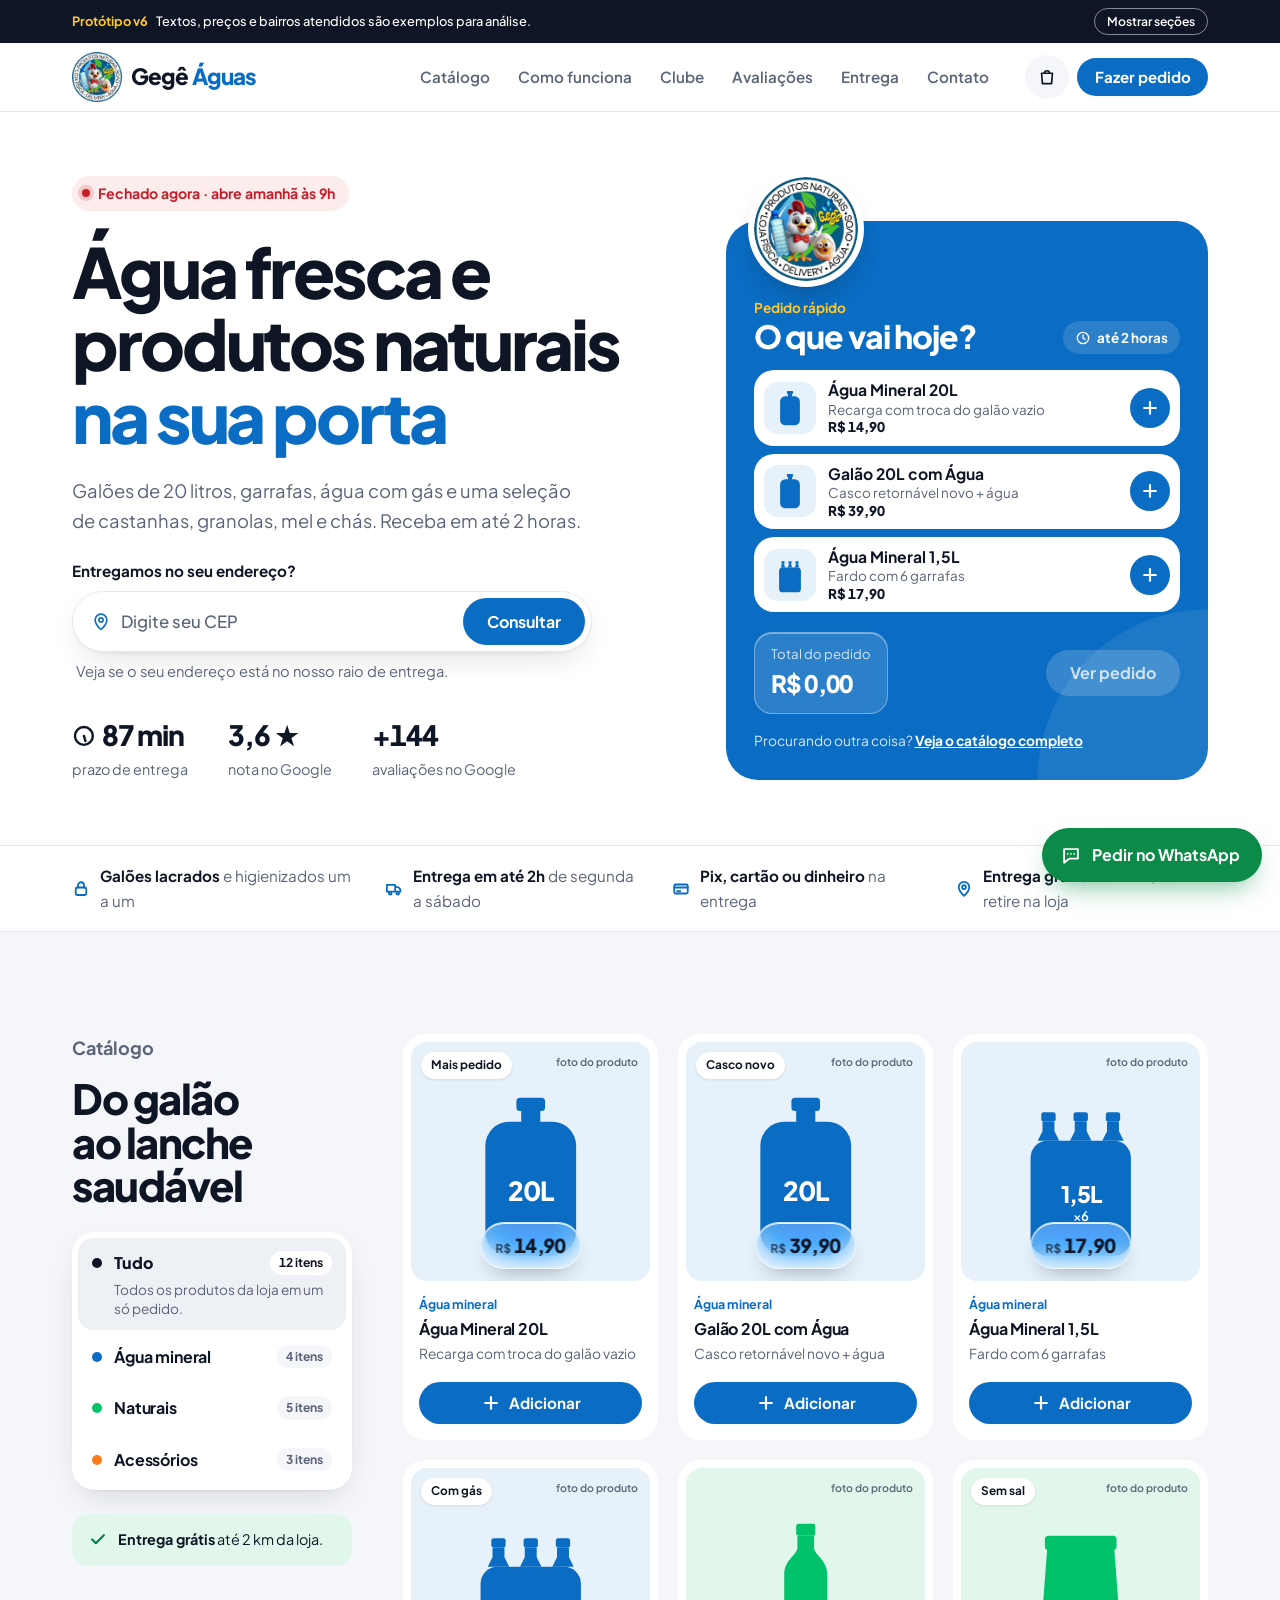
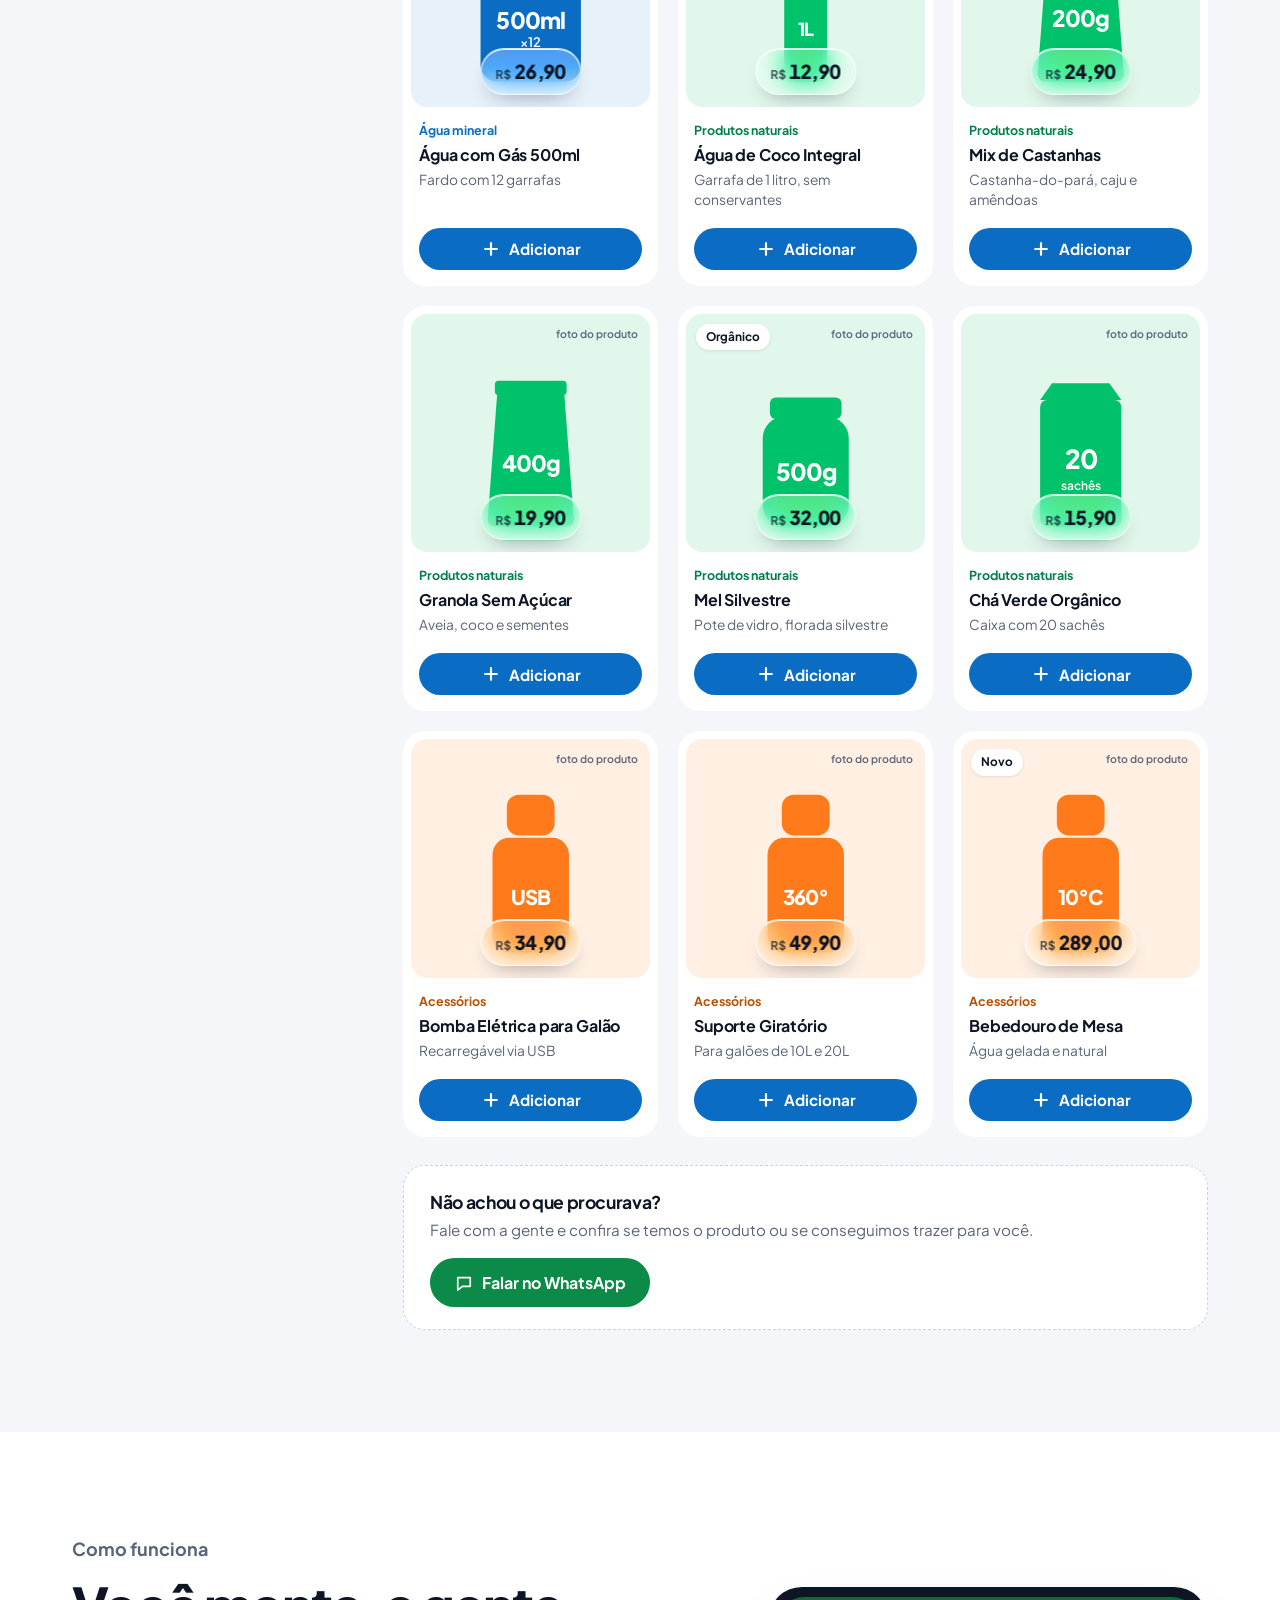
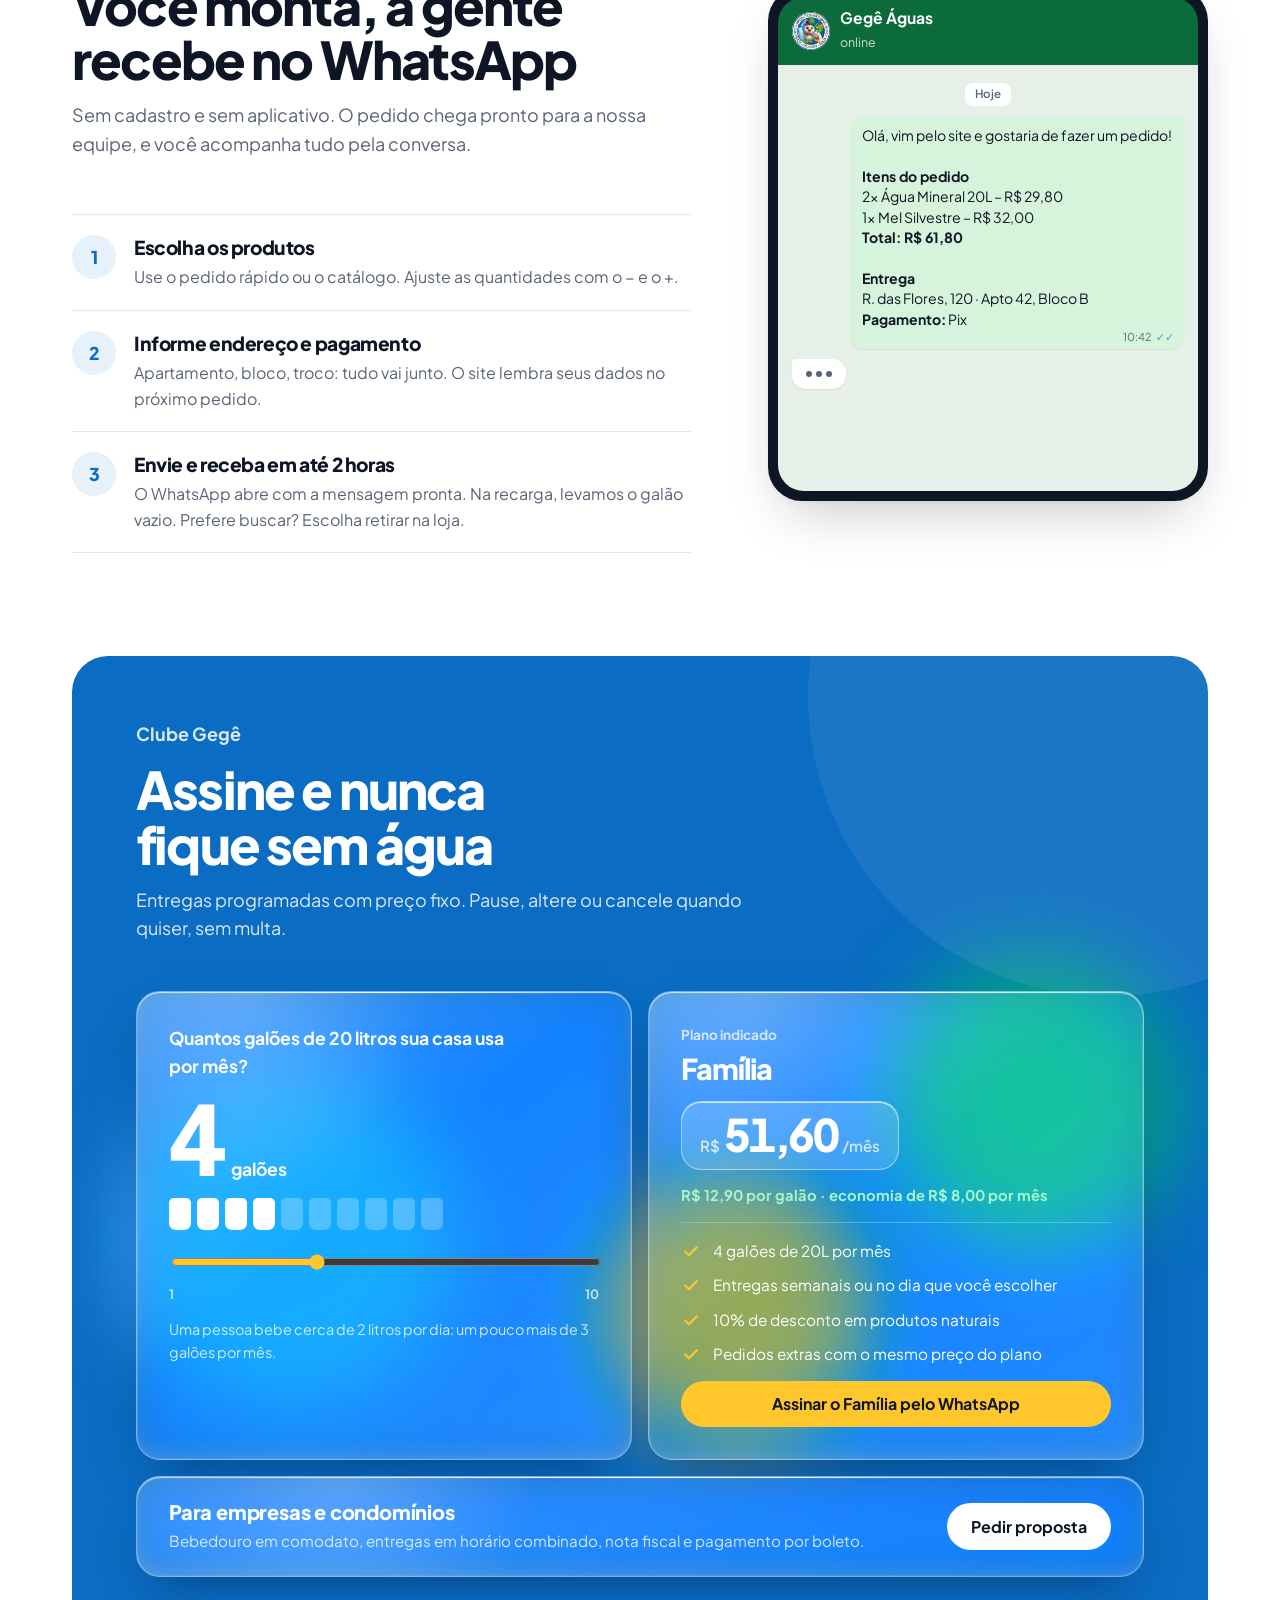
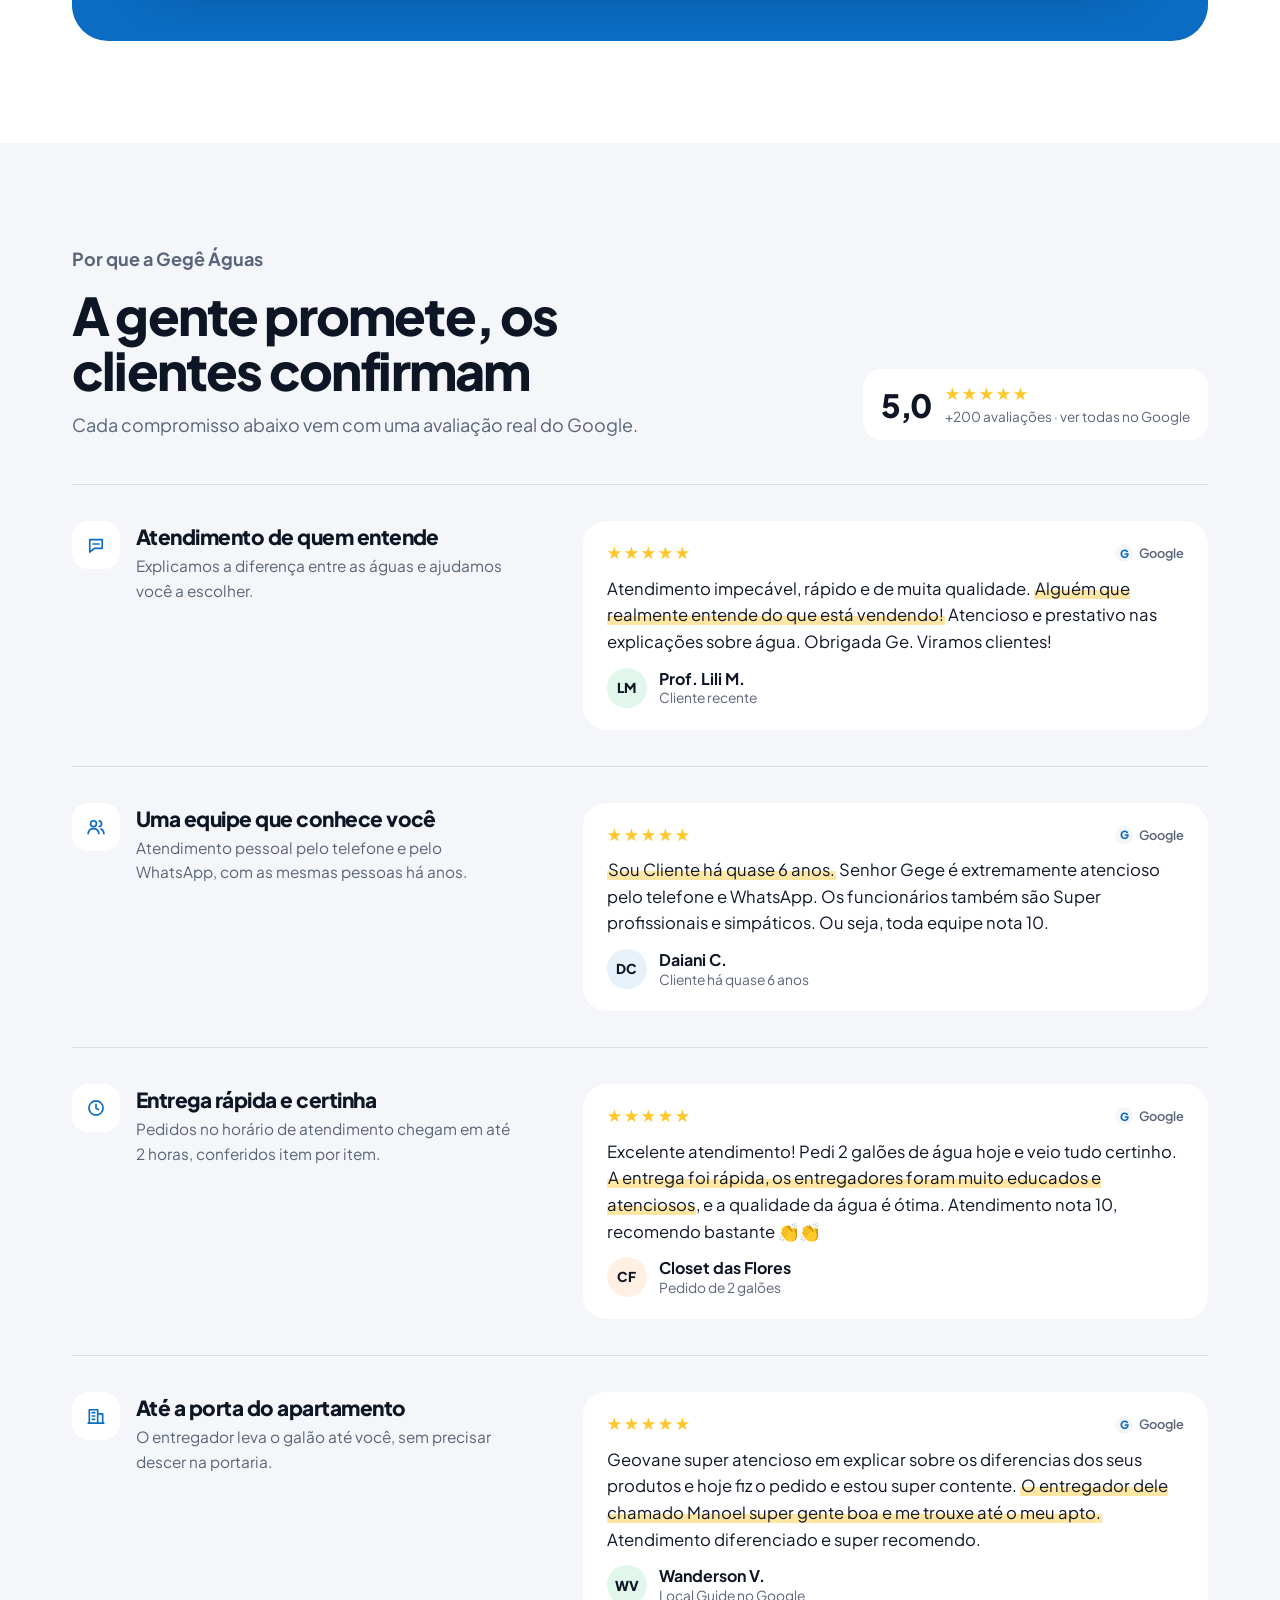
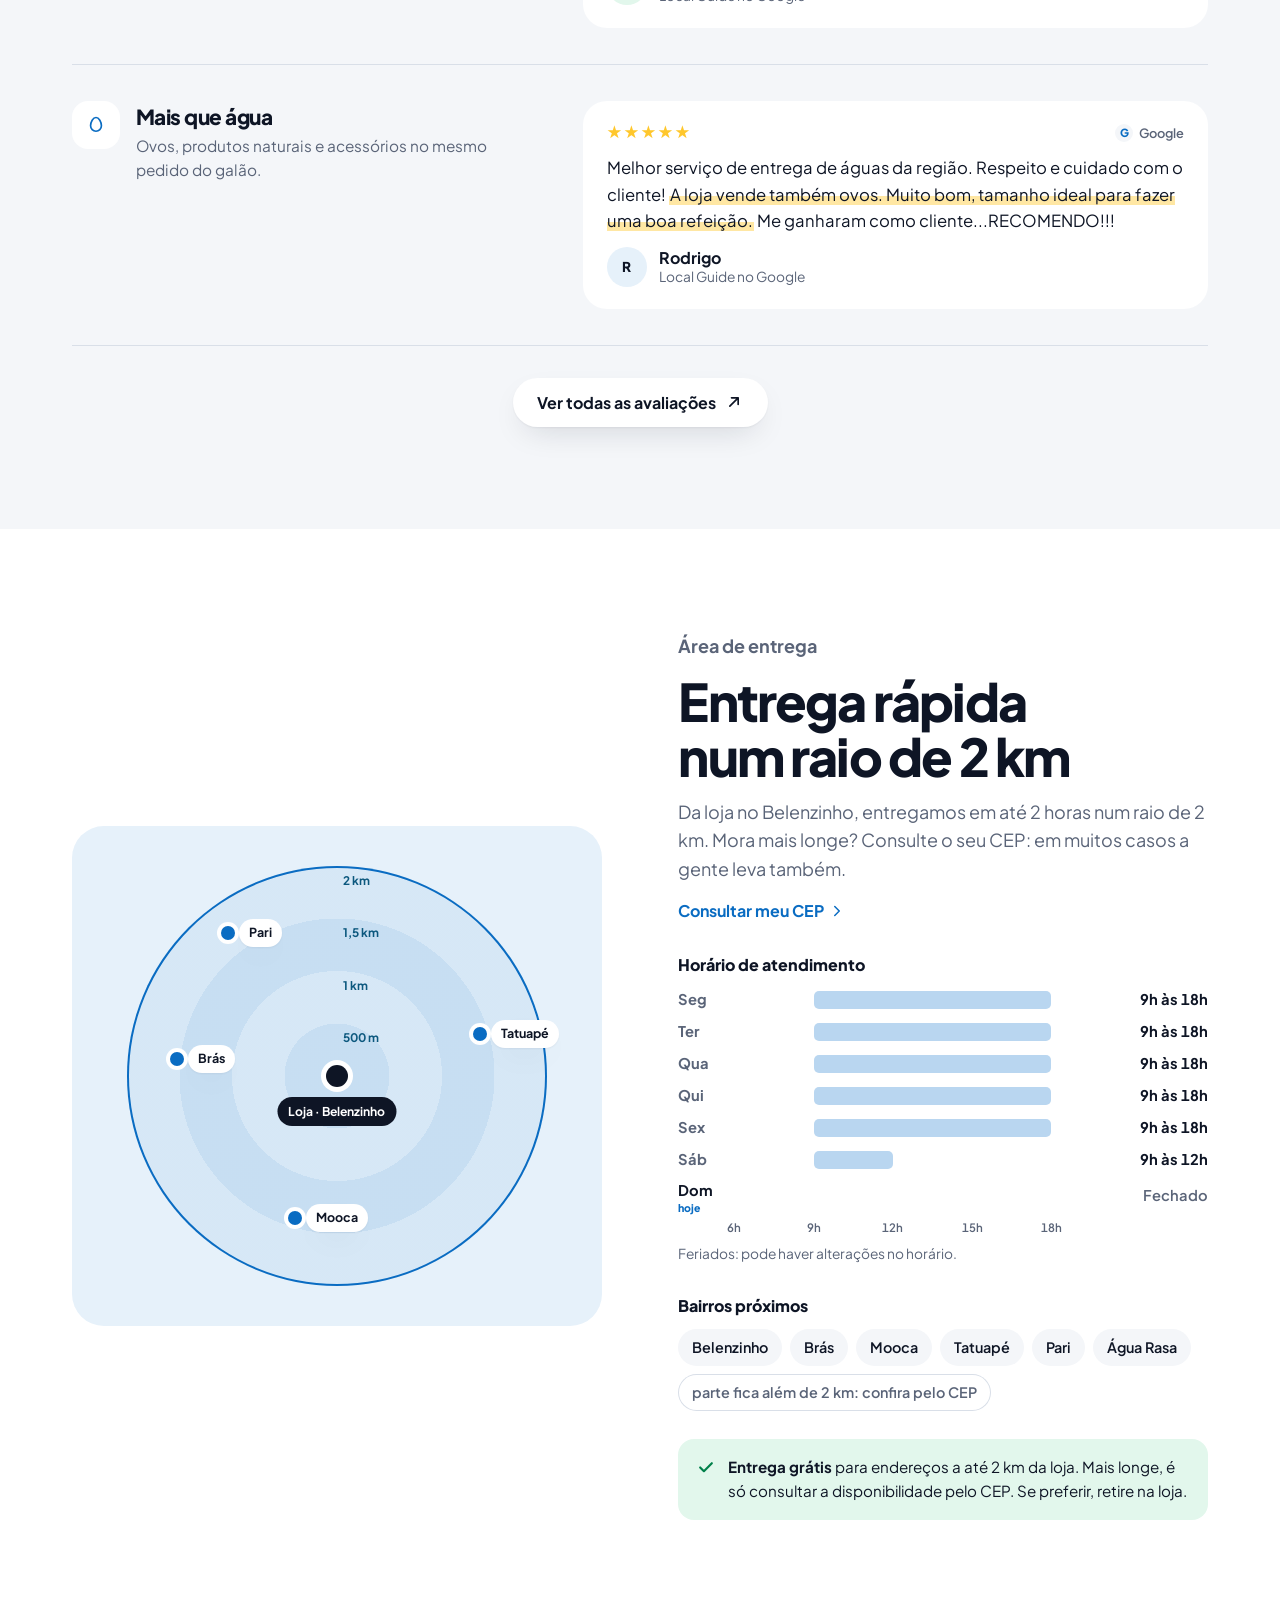
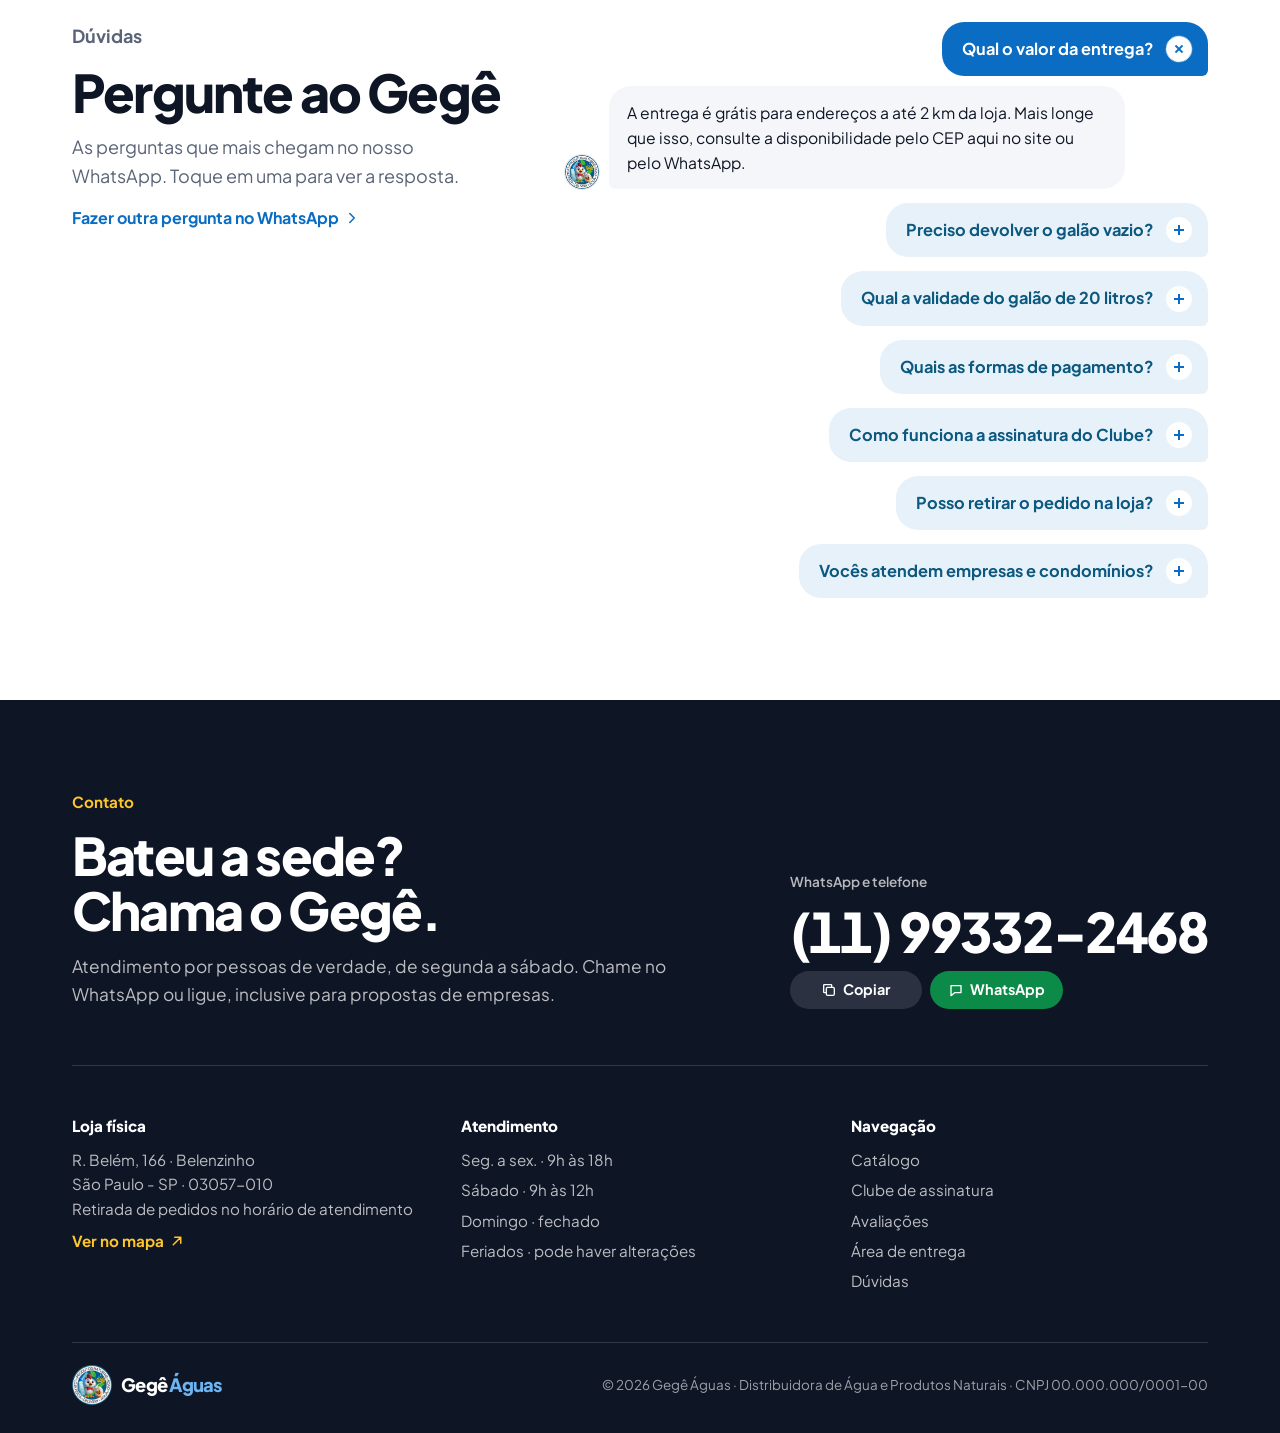
==== commit 613a546e: "Organiza o site em pastas e enxuga o código - CSS em assets/css (base, seções, pedido, efeitos) e JS" ====
--- a/index.html
+++ b/index.html
@@ -6,639 +6,47 @@
 <title>Gegê Águas</title>
 <meta name="claude:viewport-fit-sides" content="cover">
 <meta name="description" content="Protótipo do site da Gegê Águas, distribuidora de água mineral e produtos naturais.">
-<link rel="icon" type="image/png" href="assets/logo-gege-64.png">
+<link rel="icon" type="image/png" href="assets/img/logo-gege-64.png">
 <link rel="preconnect" href="https://fonts.googleapis.com">
 <link rel="preconnect" href="https://fonts.gstatic.com" crossorigin>
 <link rel="stylesheet" href="https://fonts.googleapis.com/css2?family=Plus+Jakarta+Sans:wght@400;500;600;700;800&display=swap">
-<style>
-:root{
-  /* Layout: loja de bairro com balcão. Topo com pedido rápido, catálogo em prateleira lateral, pedido mostrado como conversa de WhatsApp, promessas lado a lado com avaliações reais, contato e rodapé num bloco escuro. Tema único claro, por escolha. */
-  --brand:#0A6CC2;
-  --brand-dark:#0C587E;
-  --brand-tint:#E6F1FA;
-  --green:#00C26B;
-  --green-text:#00804A;
-  --green-tint:#E2F7EC;
-  --orange:#FF7A1A;
-  --orange-text:#B85000;
-  --orange-tint:#FFF0E3;
-  --yellow:#FFC72C;
-  --whats:#0C8A47;
-  --ink:#0E1525;
-  --muted:#5A6478;
-  --line:#E6EAF0;
-  --gray:#F4F6F9;
-  --line-strong:#D9DFE8;
-  --chat-bg:#E7EFE9;
-  --chat-out:#D6F4DC;
-  --white:#FFFFFF;
-  --danger:#C81E2B;
-  --scrim:rgba(14,21,37,.45);
-  --shadow:0 1px 2px rgba(14,21,37,.05),0 12px 32px -12px rgba(14,21,37,.18);
-  --shadow-lg:0 2px 4px rgba(14,21,37,.04),0 24px 56px -20px rgba(14,21,37,.28);
-  --font:"Plus Jakarta Sans",system-ui,-apple-system,"Segoe UI",Roboto,sans-serif;
-  --fs-h2:clamp(2rem,4.2vw,3.25rem);
-  --r:24px;
-  color-scheme:light;
-}
-
-/* ---------- Base ---------- */
-*,*::before,*::after{box-sizing:border-box}
-[hidden]{display:none!important}
-html{scroll-behavior:smooth;-webkit-text-size-adjust:100%}
-body{margin:0;background:var(--white);color:var(--ink);font-family:var(--font);font-size:16px;line-height:1.6;overflow-x:clip;-webkit-font-smoothing:antialiased}
-body::before{content:"";position:fixed;inset:0 0 auto;height:env(safe-area-inset-top,0px);z-index:10;background:var(--white)}
-h1,h2,h3,p,ul,ol,dl,dd,figure,blockquote{margin:0}
-ul,ol{padding:0;list-style:none}
-h1,h2{font-weight:800;line-height:1.05;letter-spacing:-.035em;text-wrap:balance}
-h3{font-size:1.125rem;font-weight:700;line-height:1.3;letter-spacing:-.01em;text-wrap:balance}
-a{color:inherit}
-button,input,select,textarea{font:inherit;color:inherit}
-:focus-visible{outline:3px solid var(--brand);outline-offset:3px;border-radius:8px}
-[id]{scroll-margin-top:84px}
-svg{display:block}
-.ico{width:20px;height:20px;flex-shrink:0;fill:none;stroke:currentColor;stroke-width:2;stroke-linecap:round;stroke-linejoin:round}
-.sprite{position:absolute;width:0;height:0;overflow:hidden}
-.wrap{width:100%;max-width:1200px;margin-inline:auto;padding-left:max(16px,env(safe-area-inset-left,0px));padding-right:max(16px,env(safe-area-inset-right,0px))}
-@media (min-width:720px){.wrap{padding-left:max(32px,env(safe-area-inset-left,0px));padding-right:max(32px,env(safe-area-inset-right,0px))}}
-
-.section{padding-block:clamp(64px,8vw,112px)}
-.section.gray{background:var(--gray)}
-.sec-head{display:grid;gap:14px;justify-items:start;max-width:44rem;margin-bottom:clamp(32px,4vw,48px)}
-.sec-head h2{font-size:var(--fs-h2)}
-.sec-head p{color:var(--muted);font-size:1.125rem;max-width:38rem}
-.eyebrow{font-size:.95rem;font-weight:700;color:var(--brand)}
-
-/* ---------- Botões ---------- */
-.btn{display:inline-flex;align-items:center;justify-content:center;gap:.5em;padding:.9em 1.5em;border:0;border-radius:999px;font:700 1rem/1.1 var(--font);text-decoration:none;cursor:pointer;white-space:nowrap;transition:background .15s,transform .15s}
-.btn:active:not(:disabled){transform:scale(.98)}
-.btn:disabled{opacity:.4;cursor:not-allowed}
-.btn-sm{padding:.7em 1.15em;font-size:.94rem}
-.btn-brand{background:var(--brand);color:var(--white)}
-.btn-brand:hover:not(:disabled){background:var(--brand-dark)}
-.btn-gray{background:var(--gray);color:var(--ink)}
-.btn-gray:hover{background:var(--line)}
-.btn-white{background:var(--white);color:var(--ink)}
-.btn-white:hover{background:var(--gray)}
-.link{display:inline-flex;align-items:center;gap:4px;font-weight:700;color:var(--brand);text-decoration:none}
-.link:hover{text-decoration:underline;text-underline-offset:4px}
-.link .ico{width:18px;height:18px}
-
-/* ---------- Faixa do protótipo ---------- */
-.proto-bar{background:var(--ink);color:var(--white)}
-.proto-bar .wrap{display:flex;align-items:center;justify-content:space-between;gap:8px 16px;flex-wrap:wrap;padding-block:8px;font-size:.8rem;font-weight:500}
-.proto-bar strong{color:var(--yellow);margin-right:8px}
-.proto-toggle{border:1px solid rgba(255,255,255,.5);background:transparent;color:var(--white);border-radius:999px;padding:4px 12px;font:600 .76rem/1.4 var(--font);cursor:pointer}
-.proto-toggle[aria-pressed="true"]{background:var(--yellow);border-color:var(--yellow);color:var(--ink)}
-[data-sec]:not(.site-header){position:relative}
-.sec-tag{display:none}
-html.show-sec [data-sec]{outline:2px dashed var(--orange);outline-offset:-4px}
-html.show-sec .sec-tag{display:block;position:absolute;top:10px;left:10px;z-index:45;background:var(--orange);color:var(--ink);font:700 .75rem/1 var(--font);padding:6px 9px;border-radius:6px;pointer-events:none}
-html.show-sec .site-header .sec-tag{top:auto;bottom:-12px}
-
-/* ---------- Cabeçalho ---------- */
-.site-header{position:sticky;top:env(safe-area-inset-top,0px);z-index:50;background:rgba(255,255,255,.92);-webkit-backdrop-filter:saturate(1.8) blur(16px);backdrop-filter:saturate(1.8) blur(16px);border-bottom:1px solid var(--line)}
-.header-inner{display:flex;align-items:center;gap:24px;min-height:68px}
-.logo{display:inline-flex;align-items:center;gap:9px;text-decoration:none;flex-shrink:0}
-.logo-img{width:50px;height:50px;flex-shrink:0;display:block}
-.footer-about .logo-img{width:76px;height:76px}
-.logo-name{font-size:1.4rem;font-weight:800;letter-spacing:-.04em;white-space:nowrap}
-.logo-name span{color:var(--brand)}
-.nav{display:flex;gap:4px;margin-left:auto}
-.nav a{padding:8px 12px;border-radius:999px;text-decoration:none;color:var(--muted);font-weight:600;font-size:.95rem;transition:color .15s,background .15s}
-.nav a:hover{color:var(--ink);background:var(--gray)}
-.header-actions{display:flex;align-items:center;gap:8px}
-.icon-btn{position:relative;display:inline-grid;place-items:center;width:44px;height:44px;border:0;border-radius:50%;background:var(--gray);color:var(--ink);cursor:pointer;flex-shrink:0}
-.icon-btn:hover{background:var(--line)}
-.badge{position:absolute;top:-3px;right:-3px;min-width:20px;height:20px;padding:0 5px;border-radius:999px;background:var(--brand);color:var(--white);font:700 .7rem/20px var(--font);text-align:center;box-shadow:0 0 0 2px var(--white)}
-.menu-btn{display:none}
-@media (max-width:960px){
-  .nav{display:none;position:absolute;top:100%;left:0;right:0;flex-direction:column;background:var(--white);border-bottom:1px solid var(--line);box-shadow:var(--shadow);padding-block:10px 16px;padding-left:max(16px,env(safe-area-inset-left,0px));padding-right:max(16px,env(safe-area-inset-right,0px))}
-  .nav.open{display:flex}
-  .nav a{padding:13px 12px;font-size:1.05rem;color:var(--ink)}
-  .menu-btn{display:inline-grid}
-  .header-actions{margin-left:auto}
-}
-@media (max-width:560px){.header-cta{display:none}}
-
-/* ---------- Hero ---------- */
-.hero{padding-block:clamp(36px,5vw,64px) clamp(40px,5vw,72px)}
-.hero-grid{display:grid;grid-template-columns:minmax(0,1.1fr) minmax(0,.9fr);gap:clamp(32px,5vw,64px);align-items:center}
-@media (max-width:920px){.hero-grid{grid-template-columns:minmax(0,1fr)}}
-.hero-copy{display:grid;grid-template-columns:minmax(0,1fr);gap:24px;justify-items:start;min-width:0}
-.open-pill{display:inline-flex;align-items:center;gap:8px;padding:6px 14px 6px 10px;border-radius:999px;background:var(--green-tint);color:var(--green-text);font-size:.88rem;font-weight:700}
-.open-dot{width:8px;height:8px;border-radius:50%;background:var(--green);box-shadow:0 0 0 4px rgba(0,194,107,.2)}
-.open-pill.closed{background:#FDECEC;color:var(--danger)}
-.open-pill.closed .open-dot{background:var(--danger);box-shadow:0 0 0 4px rgba(200,30,43,.18)}
-.hero h1{font-size:clamp(2.6rem,5.4vw,4.4rem);letter-spacing:-.045em}
-.hero h1 em{font-style:normal;color:var(--brand)}
-.hero-lead{font-size:1.15rem;color:var(--muted);max-width:32rem}
-
-.cep-form{width:100%;max-width:520px;display:grid;gap:8px}
-.cep-form label{font-weight:700;font-size:.95rem}
-.cep-bar{display:flex;align-items:center;gap:10px;padding:6px 6px 6px 18px;background:var(--white);border:1px solid var(--line);border-radius:999px;box-shadow:var(--shadow);transition:border-color .15s,box-shadow .15s}
-.cep-bar:focus-within{border-color:var(--brand);box-shadow:0 0 0 4px rgba(10,108,194,.15),var(--shadow)}
-.cep-bar > .ico{color:var(--brand)}
-.field{flex:1;width:0;min-width:0;border:0;background:transparent;padding:.7em 0;font:600 1.05rem var(--font);color:var(--ink);font-variant-numeric:tabular-nums;outline:none}
-.field::placeholder{color:var(--muted);font-weight:500}
-.cep-result{font-size:.92rem;color:var(--muted);padding-left:4px}
-.cep-result.ok{color:var(--green-text);font-weight:600}
-.cep-result.err{color:var(--danger);font-weight:600}
-.cep-result.warn{color:var(--orange-text);font-weight:600}
-.cep-result.loading{color:var(--muted)}
-.cep-result b{color:var(--ink)}
-.cep-result a{color:inherit;font-weight:800}
-.cep-action{display:inline-flex;align-items:center;gap:6px;margin-top:8px;padding:8px 14px;border-radius:999px;background:var(--whats);color:var(--white)!important;font-size:.88rem;font-weight:700;text-decoration:none}
-.cep-action:hover{background:#0a7a3e}
-.cep-action .ico{width:16px;height:16px}
-.cep-note{font-size:.8rem;font-weight:600;color:var(--muted)}
-.cep-note.ok{color:var(--green-text)}
-.cep-note.warn{color:var(--orange-text)}
-.cep-note.err{color:var(--danger)}
-.radar-zone{position:absolute;inset:0;border-radius:50%;box-shadow:inset 0 0 0 2px var(--brand);pointer-events:none}
-.hero-stats{display:flex;flex-wrap:wrap;gap:12px 40px;padding-top:6px}
-.stat{display:grid}
-.stat strong{font-size:1.75rem;font-weight:800;letter-spacing:-.04em;font-variant-numeric:tabular-nums;transition:color .35s ease}
-.stat strong.done-gold{color:#F2B100}
-.stat strong.done-green{color:#00A85A}
-.stat strong.done-blue{color:var(--brand)}
-.stat strong .count-val{font-size:inherit;color:inherit}
-.clock{display:inline-block;width:.85em;height:.85em;margin-right:6px;vertical-align:-.06em;fill:none;stroke:currentColor;stroke-width:2.4;stroke-linecap:round}
-.clock-hand{transform-box:view-box;transform-origin:12px 12px}
-.stat strong.pop{animation:pop .45s ease}
-@keyframes pop{40%{transform:scale(1.14)}}
-.stat strong{display:inline-block;transform-origin:left center}
-.stat span{font-size:.9rem;color:var(--muted)}
-
-/* Balcão: pedido rápido no topo */
-.counter{position:relative;display:grid;gap:16px;padding:clamp(20px,3vw,28px);padding-top:clamp(64px,7vw,76px);margin-top:44px;border-radius:32px;background:radial-gradient(circle at 100% 100%,rgba(255,255,255,.08) 0 170px,transparent 171px),var(--brand);color:var(--white);min-width:0}
-.counter-logo{position:absolute;top:-44px;left:clamp(20px,3vw,28px);width:104px;height:104px;border-radius:50%;background:var(--white);box-shadow:0 0 0 6px var(--white),0 14px 30px -10px rgba(14,21,37,.45)}
-.counter-head{position:relative;z-index:1;display:flex;justify-content:space-between;align-items:flex-end;gap:8px 16px;flex-wrap:wrap}
-.counter-kicker{font-size:.85rem;font-weight:700;color:var(--yellow)}
-.counter-title{font-size:clamp(1.6rem,2.6vw,2rem);font-weight:800;letter-spacing:-.035em;line-height:1.1}
-.counter-eta{display:inline-flex;align-items:center;gap:6px;padding:6px 12px;border-radius:999px;background:rgba(255,255,255,.14);font-size:.84rem;font-weight:700}
-.counter-eta .ico{width:16px;height:16px}
-.quick{position:relative;z-index:1;display:grid;gap:8px}
-.quick-item{display:grid;grid-template-columns:52px minmax(0,1fr) auto;align-items:center;gap:12px;padding:10px 10px 10px 10px;border-radius:20px;background:var(--white);color:var(--ink);transition:box-shadow .2s}
-.quick-item.in-cart{box-shadow:0 0 0 3px var(--yellow)}
-.quick-art{display:grid;place-items:center;width:52px;height:52px;border-radius:14px;background:var(--tint)}
-.quick-art .sil{width:26px;color:var(--c);fill:currentColor}
-.quick-art .sil text{display:none}
-.quick-info{display:grid;min-width:0;line-height:1.3}
-.quick-info b{font-size:.98rem}
-.quick-info span{font-size:.84rem;color:var(--muted)}
-.quick-info .q-price{font-weight:800;color:var(--ink);font-variant-numeric:tabular-nums}
-.quick-item .buy{min-height:40px}
-.quick-item .add,.quick-item .stepper{height:40px}
-.quick-item .add{width:40px}
-.counter-foot{position:relative;z-index:1;display:flex;align-items:center;justify-content:space-between;gap:12px;padding-top:4px}
-.counter-foot small{display:block;font-size:.82rem;color:rgba(255,255,255,.8)}
-.counter-foot b{font-size:1.5rem;font-weight:800;letter-spacing:-.03em;font-variant-numeric:tabular-nums}
-.btn-yellow{background:var(--yellow);color:var(--ink)}
-.btn-yellow:hover:not(:disabled){background:#FFD45C}
-.counter-foot .btn:disabled{opacity:1;background:rgba(255,255,255,.18);color:rgba(255,255,255,.75)}
-.counter-more{position:relative;z-index:1;font-size:.86rem;color:rgba(255,255,255,.85)}
-.counter-more a{color:var(--white);font-weight:700}
-@media (max-width:420px){.quick-item{grid-template-columns:44px minmax(0,1fr)}.quick-art{width:44px;height:44px}.quick-item .buy{grid-column:1 / -1}}
-
-/* ---------- Faixa ---------- */
-.ribbon{border-block:1px solid var(--line)}
-.ribbon-list{display:grid;grid-template-columns:repeat(4,auto);justify-content:space-between;gap:10px 28px;padding-block:18px;font-size:.95rem;color:var(--muted)}
-.ribbon-list li{display:flex;align-items:center;gap:10px}
-.ribbon-list b{color:var(--ink)}
-.ribbon-list .ico{width:18px;height:18px;color:var(--brand);stroke-width:2.4}
-@media (max-width:1100px){.ribbon-list{grid-template-columns:repeat(2,minmax(0,1fr))}}
-@media (max-width:640px){.ribbon-list{grid-template-columns:minmax(0,1fr);gap:10px}}
-
-/* ---------- Catálogo com prateleira lateral ---------- */
-.shop{display:grid;grid-template-columns:280px minmax(0,1fr);gap:clamp(28px,4vw,56px);align-items:start}
-.shelf{display:grid;gap:24px;min-width:0}
-@media (min-width:961px){.shelf{position:sticky;top:96px}}
-.shelf .sec-head{margin-bottom:0}
-.shelf .sec-head h2{font-size:clamp(2rem,3.4vw,2.6rem)}
-.shelf-list{display:grid;gap:2px;min-width:0;padding:6px;border-radius:22px;background:var(--white);box-shadow:var(--shadow)}
-.shelf-item{display:grid;grid-template-columns:10px minmax(0,1fr) auto;align-items:center;gap:2px 12px;width:100%;padding:12px 14px;border:0;border-radius:16px;background:transparent;color:var(--ink);text-align:left;font:inherit;cursor:pointer;transition:background .15s}
-.shelf-item:hover{background:var(--gray)}
-.shelf-item[aria-pressed="true"]{background:var(--tint)}
-.shelf-dot{width:10px;height:10px;border-radius:50%;background:var(--dot)}
-.shelf-item b{font-size:1rem;font-weight:700;letter-spacing:-.01em}
-.shelf-item[aria-pressed="true"] b{font-weight:800}
-.shelf-item small{padding:2px 9px;border-radius:999px;background:var(--gray);font-size:.76rem;font-weight:700;color:var(--muted);font-variant-numeric:tabular-nums}
-.shelf-item[aria-pressed="true"] small{background:var(--white);color:var(--ink)}
-.shelf-item .shelf-desc{grid-column:2 / -1;padding-top:2px;font-size:.85rem;color:var(--muted);line-height:1.4}
-.shelf-item[aria-pressed="false"] .shelf-desc{display:none}
-.shelf-free{display:flex;gap:10px;align-items:flex-start;padding:14px 16px;border-radius:16px;background:var(--green-tint);font-size:.9rem}
-.shelf-free .ico{color:var(--green-text);stroke-width:2.6;margin-top:1px}
-.shop .product-grid{grid-template-columns:repeat(3,minmax(0,1fr))}
-@media (max-width:960px){
-  .shop{grid-template-columns:minmax(0,1fr)}
-  .shelf-list{display:flex;gap:4px;overflow-x:auto;scrollbar-width:none}
-  .shelf-list::-webkit-scrollbar{display:none}
-  .shelf-item{display:flex;width:auto;flex:none;padding:9px 14px;border-radius:16px}
-  .shelf-item .shelf-desc{display:none}
-  .shelf-item b{font-size:.95rem}
-  .shelf-free{display:none}
-}
-@media (max-width:760px){.shop .product-grid{grid-template-columns:repeat(2,minmax(0,1fr))}}
-
-/* ---------- Produtos ---------- */
-.product-grid{display:grid;grid-template-columns:repeat(4,minmax(0,1fr));gap:20px}
-@media (max-width:1020px){.product-grid{grid-template-columns:repeat(3,minmax(0,1fr))}}
-@media (max-width:760px){.product-grid{grid-template-columns:repeat(2,minmax(0,1fr));gap:12px}}
-.product{display:flex;flex-direction:column;min-width:0;background:var(--white);border-radius:22px;overflow:hidden;transition:box-shadow .2s ease,transform .2s ease}
-.product:hover{box-shadow:var(--shadow-lg);transform:translateY(-3px)}
-.product-tile{position:relative;display:grid;place-items:center;aspect-ratio:1;max-width:100%;margin:8px 8px 0;border-radius:16px;background:var(--tint)}
-.product-tile .sil{width:44%;color:var(--c);fill:currentColor}
-.sil text{font-family:var(--font);font-weight:800;letter-spacing:-.04em;text-anchor:middle;fill:var(--white)}
-.sil text.sub{font-weight:600;letter-spacing:0}
-.tag{position:absolute;top:10px;left:10px;padding:4px 10px;border-radius:999px;background:var(--white);color:var(--ink);font-size:.74rem;font-weight:700;box-shadow:0 1px 3px rgba(14,21,37,.1)}
-.tile-note{position:absolute;bottom:8px;right:12px;font-size:.66rem;font-weight:600;color:var(--muted)}
-.product-body{display:flex;flex-direction:column;gap:4px;flex:1;padding:14px 16px 16px}
-.product-cat{font-size:.78rem;font-weight:700;color:var(--ct)}
-.product h3{font-size:1rem;line-height:1.3}
-.product-desc{font-size:.86rem;line-height:1.45;color:var(--muted)}
-.product-foot{display:flex;align-items:center;justify-content:space-between;gap:10px;margin-top:auto;padding-top:12px}
-.price{display:flex;align-items:baseline;gap:3px;font-size:1.3rem;font-weight:800;letter-spacing:-.03em;font-variant-numeric:tabular-nums}
-.price small{font-size:.8rem;font-weight:600;color:var(--muted);letter-spacing:0}
-.add{display:inline-grid;place-items:center;width:42px;height:42px;flex-shrink:0;border:0;border-radius:50%;background:var(--brand);color:var(--white);cursor:pointer;transition:background .15s,transform .15s}
-.add .ico{width:20px;height:20px;stroke-width:2.6}
-.add:hover{background:var(--brand-dark);transform:scale(1.06)}
-.buy{display:flex;align-items:center;justify-content:flex-end;min-height:42px}
-.stepper{display:inline-flex;align-items:center;height:42px;border-radius:999px;background:var(--brand);color:var(--white);animation:stepIn .22s ease}
-.stepper button{display:grid;place-items:center;width:38px;height:42px;border:0;border-radius:999px;background:transparent;color:inherit;cursor:pointer;transition:background .15s}
-.stepper button:hover{background:var(--brand-dark)}
-.stepper .ico{width:16px;height:16px;stroke-width:2.8}
-.stepper output{min-width:20px;text-align:center;font-weight:800;font-size:1rem;font-variant-numeric:tabular-nums}
-@keyframes stepIn{from{transform:scale(.7);opacity:0}to{transform:none;opacity:1}}
-@media (prefers-reduced-motion:reduce){.stepper{animation:none}}
-.product.in-cart{box-shadow:0 0 0 2px var(--brand)}
-@media (max-width:420px){.product-foot{flex-wrap:wrap}.buy{width:100%}.stepper{width:100%;justify-content:space-between}.add{width:100%;border-radius:999px}}
-.not-found{display:flex;align-items:center;justify-content:space-between;gap:16px 24px;flex-wrap:wrap;margin-top:28px;padding:22px 26px;border-radius:22px;background:var(--white);border:1px dashed #C9D3E0}
-.not-found div{display:grid;gap:2px;min-width:0}
-.not-found strong{font-size:1.1rem;letter-spacing:-.02em}
-.not-found p{color:var(--muted);font-size:.95rem}
-@media (max-width:560px){.not-found{padding:20px}.not-found .btn{width:100%}}
-
-/* ---------- Como funciona: o pedido chegando no WhatsApp ---------- */
-.how{display:grid;grid-template-columns:minmax(0,1fr) minmax(0,440px);gap:clamp(36px,6vw,88px);align-items:center}
-@media (max-width:900px){.how{grid-template-columns:minmax(0,1fr)}}
-.how-copy{display:grid;gap:8px;min-width:0}
-.how-steps{display:grid;counter-reset:s}
-.how-steps li{display:grid;grid-template-columns:44px minmax(0,1fr);gap:4px 18px;padding:20px 0;border-top:1px solid var(--line)}
-.how-steps li:last-child{border-bottom:1px solid var(--line)}
-.how-steps li::before{counter-increment:s;content:counter(s);grid-row:span 2;display:grid;place-items:center;width:44px;height:44px;border-radius:50%;background:var(--brand-tint);color:var(--brand);font-weight:800;font-size:1.1rem}
-.how-steps h3{font-size:1.2rem;font-weight:800;letter-spacing:-.02em}
-.how-steps p{color:var(--muted)}
-.phone{width:100%;max-width:440px;justify-self:center;border-radius:34px;padding:10px;background:var(--ink);box-shadow:var(--shadow-lg)}
-.phone-top{display:flex;align-items:center;gap:10px;padding:12px 14px;border-radius:26px 26px 0 0;background:#0B6B3A;color:var(--white)}
-.phone-top img{width:38px;height:38px;border-radius:50%;background:var(--white)}
-.phone-top b{display:block;font-size:.98rem;line-height:1.2}
-.phone-top small{font-size:.78rem;opacity:.8}
-.chat{display:grid;gap:10px;align-content:start;padding:18px 14px 22px;border-radius:0 0 26px 26px;background:var(--chat-bg);font-size:.88rem;line-height:1.45}
-.bubble{position:relative;max-width:88%;padding:9px 12px 20px;border-radius:14px;box-shadow:0 1px 1px rgba(14,21,37,.08)}
-.bubble.out{justify-self:end;background:var(--chat-out);border-top-right-radius:4px}
-.bubble.in{justify-self:start;background:var(--white);border-top-left-radius:4px}
-.bubble .time{position:absolute;right:10px;bottom:4px;font-size:.68rem;color:var(--muted)}
-.bubble .ticks{color:#3B9BE8;margin-left:2px}
-.chat-day{justify-self:center;padding:3px 10px;border-radius:8px;background:var(--white);font-size:.72rem;font-weight:600;color:var(--muted)}
-
-/* ---------- Clube: calculadora ---------- */
-.club-panel{position:relative;overflow:hidden;padding:clamp(24px,5vw,64px);border-radius:36px;background:var(--brand);color:var(--white)}
-.club-panel::before{content:"";position:absolute;width:600px;height:600px;right:-200px;top:-260px;border-radius:50%;background:rgba(255,255,255,.07)}
-.club-panel .sec-head{position:relative}
-.club-panel .eyebrow{color:var(--yellow)}
-.club-panel .sec-head p{color:rgba(255,255,255,.85)}
-.calc{position:relative;display:grid;grid-template-columns:minmax(0,1fr) minmax(0,1fr);gap:16px}
-@media (max-width:900px){.calc{grid-template-columns:minmax(0,1fr)}}
-.calc-input{display:grid;gap:14px;align-content:start;padding:clamp(22px,3vw,32px);border-radius:24px;background:rgba(255,255,255,.1)}
-.calc-input label{font-size:1.1rem;font-weight:700;max-width:30ch}
-.calc-val{display:flex;align-items:baseline;gap:10px;font-size:1.1rem;font-weight:700}
-.calc-val output{font-size:clamp(4rem,9vw,6rem);font-weight:800;letter-spacing:-.06em;line-height:.9;font-variant-numeric:tabular-nums}
-.galoes{display:flex;flex-wrap:wrap;gap:6px;min-height:34px}
-.galoes i{width:22px;height:32px;border-radius:5px 5px 7px 7px;background:var(--white);opacity:.25;transition:opacity .2s}
-.galoes i.on{opacity:1}
-.calc input[type=range]{width:100%;accent-color:var(--yellow);height:28px;cursor:pointer}
-.calc-scale{display:flex;justify-content:space-between;font-size:.8rem;font-weight:700;color:rgba(255,255,255,.7);margin-top:-8px}
-.calc-hint{font-size:.9rem;color:rgba(255,255,255,.8)}
-.calc-result{display:flex;flex-direction:column;gap:14px;padding:clamp(22px,3vw,32px);border-radius:24px;background:var(--white);color:var(--ink)}
-.calc-kicker{font-size:.85rem;font-weight:700;color:var(--muted)}
-.calc-plan{font-size:1.8rem;font-weight:800;letter-spacing:-.035em;margin-top:-10px}
-.plan-price{display:flex;align-items:baseline;gap:4px;font-size:2.8rem;font-weight:800;letter-spacing:-.05em;line-height:1;font-variant-numeric:tabular-nums}
-.plan-price small{font-size:.95rem;font-weight:600;color:var(--muted);letter-spacing:0}
-.plan-price.text{font-size:2rem}
-.plan-unit{font-size:.92rem;font-weight:700;color:var(--green-text)}
-.plan-list{display:grid;gap:10px;padding-top:16px;border-top:1px solid var(--line);font-size:.96rem}
-.plan-list li{display:grid;grid-template-columns:22px minmax(0,1fr);gap:10px;align-items:start}
-.plan-list .ico{width:20px;height:20px;margin-top:2px;color:var(--brand);stroke-width:2.6}
-.calc-result .btn{margin-top:auto;white-space:normal;text-align:center}
-.club-biz{position:relative;display:flex;flex-wrap:wrap;align-items:center;justify-content:space-between;gap:16px 28px;margin-top:16px;padding:22px clamp(22px,3vw,32px);border-radius:24px;background:var(--brand-dark)}
-.club-biz div{display:grid;gap:4px;flex:1 1 320px;min-width:0}
-.club-biz h3{font-size:1.25rem;font-weight:800}
-.club-biz p{color:rgba(255,255,255,.8);font-size:.95rem}
-
-/* ---------- Promessa e prova ---------- */
-.reviews-top{display:flex;flex-wrap:wrap;justify-content:space-between;align-items:flex-end;gap:16px 32px;margin-bottom:clamp(28px,4vw,44px)}
-.reviews-top .sec-head{margin-bottom:0}
-.g-score{display:flex;align-items:center;gap:14px;padding:12px 18px;border-radius:18px;background:var(--white)}
-.g-score b{font-size:2rem;font-weight:800;letter-spacing:-.04em;line-height:1}
-.g-score small{display:block;font-size:.85rem;color:var(--muted)}
-.proofs{display:grid}
-.proof{display:grid;grid-template-columns:minmax(0,5fr) minmax(0,7fr);gap:16px clamp(24px,5vw,72px);align-items:start;padding-block:clamp(24px,3vw,36px);border-top:1px solid var(--line-strong)}
-.proof:last-child{border-bottom:1px solid var(--line-strong)}
-@media (max-width:820px){.proof{grid-template-columns:minmax(0,1fr)}}
-.claim{display:grid;grid-template-columns:48px minmax(0,1fr);gap:4px 16px;align-items:start}
-.claim-ico{grid-row:span 2;display:grid;place-items:center;width:48px;height:48px;border-radius:16px;background:var(--white);color:var(--brand)}
-.claim h3{font-size:1.3rem;font-weight:800;letter-spacing:-.025em;padding-top:2px}
-.claim p{color:var(--muted);font-size:.96rem}
-.quote{display:grid;gap:12px;margin:0;padding:22px 24px;border-radius:var(--r);background:var(--white)}
-.quote-top{display:flex;justify-content:space-between;align-items:center;gap:10px}
-.stars{color:var(--yellow);font-size:1.05rem;letter-spacing:2px;line-height:1}
-.quote blockquote{font-size:1.04rem;line-height:1.6}
-.quote mark{background:linear-gradient(transparent 58%,#FFE7A3 58%);color:inherit;padding:0 1px}
-.quote figcaption{display:flex;align-items:center;gap:12px}
-.g-badge{display:inline-flex;align-items:center;gap:6px;font-size:.8rem;font-weight:600;color:var(--muted)}
-.g-badge i{display:grid;place-items:center;width:18px;height:18px;border-radius:50%;background:var(--gray);font:800 .7rem/1 var(--font);font-style:normal;color:var(--brand)}
-.avatar{display:grid;place-items:center;width:40px;height:40px;flex-shrink:0;border-radius:50%;background:var(--a);color:var(--ink);font-size:.85rem;font-weight:800}
-.who{display:grid;line-height:1.35}
-.who b{font-weight:700}
-.who span{font-size:.86rem;color:var(--muted)}
-.reviews-more{display:flex;justify-content:center;margin-top:32px}
-.reviews-more .btn{box-shadow:var(--shadow)}
-
-/* ---------- Área de entrega ---------- */
-.coverage{display:grid;grid-template-columns:minmax(0,1fr) minmax(0,1fr);gap:clamp(36px,6vw,80px);align-items:center}
-@media (max-width:900px){.coverage{grid-template-columns:minmax(0,1fr)}}
-.map-panel{padding:clamp(20px,4vw,40px);border-radius:32px;background:var(--brand-tint)}
-.radar{position:relative;width:100%;max-width:420px;aspect-ratio:1;margin-inline:auto}
-.radar-disc{position:absolute;inset:0;border-radius:50%;background:repeating-radial-gradient(circle closest-side,rgba(10,108,194,.14) 0 25%,rgba(10,108,194,.07) 25% 50%)}
-.ring-label{position:absolute;left:calc(50% + 6px);transform:translateY(6px);font-size:.74rem;font-weight:700;color:var(--brand-dark)}
-.radar-dot{position:absolute;width:14px;height:14px;margin:-7px 0 0 -7px;border-radius:50%;background:var(--brand);box-shadow:0 0 0 4px var(--white)}
-.radar-dot span{position:absolute;left:18px;top:50%;transform:translateY(-50%);white-space:nowrap;padding:4px 10px;border-radius:999px;background:var(--white);box-shadow:var(--shadow);font-size:.78rem;font-weight:700}
-.radar-center{position:absolute;left:50%;top:50%;width:22px;height:22px;margin:-11px 0 0 -11px;border-radius:50%;background:var(--ink);box-shadow:0 0 0 5px var(--white)}
-.radar-center span{position:absolute;top:32px;left:50%;transform:translateX(-50%);white-space:nowrap;padding:5px 11px;border-radius:999px;background:var(--ink);color:var(--white);font-size:.76rem;font-weight:700}
-.cov-info{display:grid;gap:28px;min-width:0}
-.cov-info .sec-head{margin-bottom:0}
-.sub-title{font-size:1rem;font-weight:800;margin-bottom:10px}
-.week{display:grid;gap:6px}
-.wk-row{display:grid;grid-template-columns:44px minmax(0,1fr) 92px;align-items:center;gap:12px;font-size:.92rem}
-.wk-day{font-weight:700;color:var(--muted)}
-.wk-track{position:relative;height:26px;border-radius:8px;background:var(--white)}
-.wk-track i{position:absolute;top:4px;bottom:4px;border-radius:5px;background:#B9D6F0}
-.wk-hours{text-align:right;font-weight:700;font-variant-numeric:tabular-nums}
-.wk-row.closed .wk-hours{color:var(--muted);font-weight:600}
-.wk-row.today .wk-day{color:var(--ink)}
-.wk-row.today .wk-track i{background:var(--brand)}
-.wk-row.today .wk-day::after{content:"hoje";display:block;font-size:.66rem;font-weight:800;color:var(--brand);line-height:1}
-.wk-now{position:absolute;top:-3px;bottom:-3px;width:2px;margin-left:-1px;background:var(--orange);border-radius:2px}
-.wk-now::before{content:"";position:absolute;top:-4px;left:-3px;width:8px;height:8px;border-radius:50%;background:var(--orange)}
-.wk-axis{display:grid;grid-template-columns:44px minmax(0,1fr) 92px;gap:12px}
-.wk-axis div{position:relative;height:16px;font-size:.72rem;font-weight:600;color:var(--muted);font-variant-numeric:tabular-nums}
-.wk-axis div span{position:absolute;top:0;transform:translateX(-50%)}
-.week-note{margin-top:8px;font-size:.86rem;color:var(--muted)}
-.chips{display:flex;flex-wrap:wrap;gap:8px}
-.chips li{padding:7px 14px;border-radius:999px;background:var(--gray);font-size:.9rem;font-weight:600}
-.chips li.more{background:transparent;box-shadow:inset 0 0 0 1px var(--line-strong);color:var(--muted)}
-.fee-note{display:flex;gap:12px;align-items:flex-start;padding:16px 18px;border-radius:16px;background:var(--green-tint);font-size:.95rem}
-.fee-note .ico{color:var(--green-text);margin-top:2px;stroke-width:2.6}
-
-/* ---------- Dúvidas em formato de conversa ---------- */
-.faq-wrap{display:grid;grid-template-columns:minmax(0,.8fr) minmax(0,1.2fr);gap:clamp(32px,5vw,72px);align-items:start}
-@media (min-width:901px){.faq-head{position:sticky;top:100px}}
-@media (max-width:900px){.faq-wrap{grid-template-columns:minmax(0,1fr)}}
-.faq-wrap .sec-head{margin-bottom:0}
-.faq{display:grid;gap:14px}
-.faq details{display:grid;gap:10px}
-.faq summary{display:flex;align-items:center;gap:12px;justify-self:end;width:fit-content;max-width:min(100%,520px);margin-left:auto;padding:14px 16px 14px 20px;border-radius:22px 22px 6px 22px;background:var(--brand-tint);color:var(--brand-dark);font-weight:700;font-size:1.02rem;cursor:pointer;list-style:none;transition:background .15s}
-.faq summary:hover{background:#D5E7F7}
-.faq summary::-webkit-details-marker{display:none}
-.faq summary::after{content:"";flex-shrink:0;width:26px;height:26px;border-radius:50%;background:linear-gradient(var(--brand),var(--brand)) center/10px 2px no-repeat,linear-gradient(var(--brand),var(--brand)) center/2px 10px no-repeat,var(--white);transition:transform .2s}
-.faq details[open] summary{background:var(--brand);color:var(--white)}
-.faq details[open] summary::after{transform:rotate(45deg)}
-.faq .answer{display:flex;align-items:flex-end;gap:10px;max-width:560px;margin-top:10px}
-.faq .answer img{width:34px;height:34px;flex-shrink:0;border-radius:50%;background:var(--white);box-shadow:0 0 0 1px var(--line)}
-.faq .answer p{padding:14px 18px;border-radius:22px 22px 22px 6px;background:var(--gray);color:var(--ink);font-size:.98rem}
-
-/* ---------- Contato e rodapé ---------- */
-.closing{background:var(--ink);color:var(--white);padding-block:clamp(56px,7vw,96px) 28px}
-.closing-top{display:grid;grid-template-columns:minmax(0,1fr) auto;gap:32px 64px;align-items:end;padding-bottom:clamp(36px,5vw,56px);border-bottom:1px solid rgba(255,255,255,.14)}
-@media (max-width:900px){.closing-top{grid-template-columns:minmax(0,1fr);align-items:start}}
-.closing .eyebrow{color:var(--yellow)}
-.closing h2{font-size:var(--fs-h2);margin-top:14px}
-.closing-copy p:last-child{margin-top:16px;color:rgba(255,255,255,.72);font-size:1.08rem;max-width:38rem}
-.closing-phone{display:grid;gap:12px;min-width:0}
-.closing .c-label{font-size:.85rem;font-weight:600;color:rgba(255,255,255,.7)}
-.big-phone{font-size:clamp(2rem,4.6vw,3.4rem);font-weight:800;letter-spacing:-.04em;line-height:1;font-variant-numeric:tabular-nums;white-space:nowrap}
-.c-actions{display:flex;flex-wrap:wrap;gap:8px}
-.copy-btn{display:inline-flex;align-items:center;justify-content:center;gap:6px;min-width:132px;padding:11px 18px;border:0;border-radius:999px;background:rgba(255,255,255,.12);color:var(--white);font:700 .9rem/1.1 var(--font);text-align:center;text-decoration:none;cursor:pointer}
-.copy-btn .ico{width:16px;height:16px}
-.copy-btn:hover{background:rgba(255,255,255,.2)}
-.wa-btn{background:var(--whats)}
-.wa-btn:hover{background:#0a7a3e}
-.closing-grid{display:grid;grid-template-columns:repeat(3,minmax(0,1fr));gap:32px;padding-block:clamp(32px,4vw,48px);font-size:.95rem}
-@media (max-width:760px){.closing-grid{grid-template-columns:minmax(0,1fr)}}
-.footer-title{font-weight:800;margin-bottom:10px}
-.closing-grid ul,.closing-grid address{display:grid;gap:6px;color:rgba(255,255,255,.72);font-style:normal}
-.closing-grid a{text-decoration:none}
-.closing-grid ul a:hover{color:var(--white);text-decoration:underline;text-underline-offset:3px}
-.closing-grid .link{color:var(--yellow);margin-top:8px}
-.footer-bottom{display:flex;flex-wrap:wrap;align-items:center;justify-content:space-between;gap:12px 24px;padding-top:22px;border-top:1px solid rgba(255,255,255,.14);font-size:.84rem;color:rgba(255,255,255,.6)}
-.footer-bottom .logo-img{width:40px;height:40px}
-.footer-bottom .logo{color:var(--white)}
-.footer-bottom .logo-name{font-size:1.15rem}
-.footer-bottom .logo-name span{color:#6DB4F2}
-
-/* ---------- Botão flutuante, carrinho, aviso ---------- */
-.fab{position:fixed;right:calc(18px + env(safe-area-inset-right,0px));bottom:calc(18px + env(safe-area-inset-bottom,0px));z-index:60;display:inline-flex;align-items:center;gap:10px;padding:14px 22px 14px 18px;border-radius:999px;background:var(--whats);color:var(--white);font-weight:700;text-decoration:none;box-shadow:0 12px 28px -10px rgba(12,138,71,.6);transition:transform .15s}
-.fab:hover{transform:translateY(-2px)}
-.fab .ico{width:22px;height:22px}
-@media (max-width:600px){.fab span{display:none}.fab{padding:15px}}
-
-.scrim{position:fixed;inset:0;z-index:79;background:var(--scrim);opacity:0;visibility:hidden;transition:opacity .25s,visibility .25s}
-.scrim.open{opacity:1;visibility:visible}
-.drawer{position:fixed;top:0;right:0;bottom:0;z-index:80;width:min(420px,100%);display:flex;flex-direction:column;gap:18px;background:var(--white);box-shadow:var(--shadow-lg);padding:calc(20px + env(safe-area-inset-top,0px)) calc(20px + env(safe-area-inset-right,0px)) calc(20px + env(safe-area-inset-bottom,0px)) 20px;transform:translateX(100%);visibility:hidden;transition:transform .3s ease,visibility .3s}
-.drawer.open{transform:none;visibility:visible}
-.drawer-head{display:flex;justify-content:space-between;align-items:center;gap:12px}
-.drawer-head h2{font-size:1.6rem}
-.drawer{gap:14px}
-.drawer-head h2{margin-right:auto}
-.drawer-body{flex:1;min-height:0;overflow-y:auto;overscroll-behavior:contain;margin-inline:-4px;padding-inline:4px}
-.cart-list{display:grid;align-content:start}
-.co-steps{display:grid;grid-template-columns:1fr 1fr;gap:8px;margin:0;padding:0;list-style:none}
-.co-steps li{display:flex;align-items:center;gap:8px;padding:8px 10px;border-radius:12px;background:var(--gray);font-size:.84rem;font-weight:700;color:var(--muted)}
-.co-steps li span{display:grid;place-items:center;width:22px;height:22px;border-radius:50%;background:var(--white);font-size:.76rem}
-.co-steps li.on{background:var(--brand-tint);color:var(--brand-dark)}
-.co-steps li.on span{background:var(--brand);color:var(--white)}
-.co-form{display:grid;gap:18px;padding-bottom:6px}
-.co-form fieldset{display:grid;gap:12px;margin:0;padding:0;border:0;min-width:0}
-.co-form legend{padding:0;margin-bottom:12px;font-size:1rem;font-weight:800}
-.f{display:grid;gap:6px;min-width:0}
-.f label,.f-label{font-size:.86rem;font-weight:700}
-.f input,.f textarea{width:100%;padding:.8em .95em;border:1px solid transparent;border-radius:12px;background:var(--gray);color:var(--ink);font:500 .98rem/1.4 var(--font)}
-.f input:focus,.f textarea:focus{outline:none;border-color:var(--brand);background:var(--white);box-shadow:0 0 0 4px rgba(10,108,194,.15)}
-.f textarea{resize:vertical;min-height:80px}
-.f-row{display:grid;grid-template-columns:minmax(0,1fr) minmax(0,1fr);gap:12px}
-.f-row .grow{grid-column:auto}
-.f-row:has(.num){grid-template-columns:minmax(0,1fr) 110px}
-.err-msg{display:none;font-size:.8rem;font-weight:600;color:var(--danger)}
-.f.invalid input{border-color:var(--danger);background:#FFF5F5}
-.f.invalid .err-msg{display:block}
-.choices{display:flex;flex-wrap:wrap;gap:8px}
-.choice{position:relative;cursor:pointer}
-.choice input{position:absolute;opacity:0;pointer-events:none}
-.choice span{display:inline-block;padding:8px 14px;border-radius:999px;background:var(--gray);font-size:.9rem;font-weight:600;transition:background .15s,color .15s}
-.choice input:checked + span{background:var(--ink);color:var(--white)}
-.choice input:focus-visible + span{outline:3px solid var(--brand);outline-offset:2px}
-.check{display:inline-flex;align-items:center;gap:10px;font-size:.92rem;font-weight:600;cursor:pointer;margin-bottom:10px}
-.check input{width:18px;height:18px;accent-color:var(--brand)}
-.sr-only{position:absolute;width:1px;height:1px;overflow:hidden;clip:rect(0 0 0 0);white-space:nowrap}
-.drawer.step-2 .free,.drawer.step-2 .sum-row:not(.total){display:none}
-.mode-choices{display:grid;grid-template-columns:minmax(0,1fr) minmax(0,1fr);gap:10px}
-.mode-card{position:relative;display:grid;gap:2px;padding:14px 14px 14px 44px;border-radius:16px;background:var(--gray);cursor:pointer;transition:background .15s,box-shadow .15s}
-.mode-card input{position:absolute;opacity:0;pointer-events:none}
-.mode-card::before{content:"";position:absolute;left:14px;top:16px;width:18px;height:18px;border-radius:50%;border:2px solid #B8C1CF;background:var(--white)}
-.mode-card b{font-size:.98rem}
-.mode-card small{font-size:.8rem;color:var(--muted);line-height:1.35}
-.mode-card:has(input:checked){background:var(--brand-tint);box-shadow:inset 0 0 0 2px var(--brand)}
-.mode-card:has(input:checked)::before{border-color:var(--brand);background:var(--brand);box-shadow:inset 0 0 0 3px var(--white)}
-.mode-card:has(input:focus-visible){outline:3px solid var(--brand);outline-offset:2px}
-.pickup-card{display:grid;gap:4px;padding:16px;border-radius:16px;background:var(--green-tint);font-size:.92rem}
-.pickup-card b{font-size:1rem}
-.pickup-card span{color:var(--muted)}
-.pickup-card .link{margin-top:4px;font-size:.9rem}
-.cep-actions{display:flex;flex-wrap:wrap;gap:8px}
-.cep-pickup{display:inline-flex;align-items:center;gap:6px;margin-top:8px;padding:8px 14px;border:0;border-radius:999px;background:var(--gray);color:var(--ink);font:700 .88rem/1.2 var(--font);cursor:pointer}
-.cep-pickup:hover{background:var(--line)}
-.cep-pickup .ico{width:16px;height:16px}
-.btn-whats{background:var(--whats);color:var(--white)}
-.btn-whats:hover{background:#0a7a3e}
-.cart-item{display:grid;grid-template-columns:minmax(0,1fr) auto;align-items:center;gap:8px 12px;padding:14px 0;border-bottom:1px solid var(--line)}
-.cart-item b{font-weight:700}
-.cart-item .unit{font-size:.84rem;color:var(--muted)}
-.line-total{text-align:right;font-weight:800;font-variant-numeric:tabular-nums}
-.qty{display:inline-flex;align-items:center;justify-self:end;border-radius:999px;background:var(--gray)}
-.qty button{width:34px;height:34px;border:0;border-radius:50%;background:transparent;color:var(--ink);font-size:1.1rem;font-weight:700;line-height:1;cursor:pointer}
-.qty button:hover{background:var(--line)}
-.qty output{min-width:22px;text-align:center;font-weight:700;font-variant-numeric:tabular-nums}
-.cart-empty{padding:40px 8px;color:var(--muted);text-align:center}
-.cart-summary{display:grid;gap:10px;padding-top:16px;border-top:1px solid var(--line)}
-.free{display:grid;gap:6px;margin-bottom:4px}
-.free-bar{height:6px;border-radius:999px;background:var(--gray);overflow:hidden}
-.free-bar i{display:block;width:0;height:100%;background:var(--green);transition:width .3s}
-.free-text{font-size:.86rem;font-weight:600;color:var(--muted)}
-.sum-row{display:flex;justify-content:space-between;font-size:.96rem;font-variant-numeric:tabular-nums}
-.sum-row.total{font-size:1.3rem;font-weight:800;letter-spacing:-.02em;padding-top:4px}
-.checkout-note{font-size:.86rem;color:var(--muted)}
-.toast{position:fixed;left:50%;bottom:calc(24px + env(safe-area-inset-bottom,0px));z-index:90;max-width:calc(100% - 32px);padding:12px 20px;border-radius:999px;background:var(--ink);color:var(--white);font-size:.94rem;font-weight:600;box-shadow:var(--shadow-lg);opacity:0;pointer-events:none;transform:translate(-50%,16px);transition:opacity .25s,transform .25s}
-.toast.show{opacity:1;transform:translate(-50%,0)}
-@media (max-width:600px){.toast{bottom:calc(90px + env(safe-area-inset-bottom,0px))}}
-
-/* ---------- Vidro: preços ---------- */
-.glass{background:rgba(255,255,255,.28);-webkit-backdrop-filter:blur(14px) saturate(170%);backdrop-filter:blur(14px) saturate(170%);border:1px solid rgba(255,255,255,.65);box-shadow:inset 0 1px 0 rgba(255,255,255,.85),inset 0 -1px 0 rgba(255,255,255,.2),0 8px 20px -10px rgba(14,21,37,.35)}
-.product-tile{overflow:hidden}
-.product-tile .sil{width:50%;transform:translateY(9%)}
-.tile-note{top:12px;bottom:auto;right:12px}
-.glass-price{position:absolute;left:50%;bottom:12px;transform:translateX(-50%);display:flex;align-items:baseline;gap:3px;margin:0;padding:7px 14px;border-radius:999px;font-size:1.2rem;font-weight:800;letter-spacing:-.03em;color:var(--ink);white-space:nowrap;
-  background:rgba(255,255,255,.3);-webkit-backdrop-filter:blur(12px) saturate(170%);backdrop-filter:blur(12px) saturate(170%);border:1px solid rgba(255,255,255,.75);box-shadow:inset 0 1px 0 rgba(255,255,255,.9),0 10px 22px -12px rgba(14,21,37,.45);transition:background .25s,transform .25s}
-.glass-price small{font-size:.75rem;font-weight:700;color:var(--ink);opacity:.7}
-.product-foot{padding-top:14px}
-.product .buy{width:100%}
-.product .add{width:100%;border-radius:999px;gap:8px;grid-auto-flow:column;justify-content:center;font:700 .95rem/1 var(--font)}
-.product .add:hover{transform:none}
-.product .stepper{width:100%;justify-content:space-between}
-@media (max-width:760px){.tile-note{display:none}.product-tile .sil{width:40%;transform:translateY(-10%)}.glass-price{bottom:8px;padding:5px 11px;font-size:1.02rem}.glass-price small{font-size:.68rem}}
-.glass-total{padding:10px 16px;border-radius:18px;background:rgba(255,255,255,.14);-webkit-backdrop-filter:blur(10px);backdrop-filter:blur(10px);border:1px solid rgba(255,255,255,.35);box-shadow:inset 0 1px 0 rgba(255,255,255,.4)}
-
-/* ---------- Cards líquidos (Clube) ---------- */
-.club-panel{isolation:isolate}
-.blobs{position:absolute;inset:0;z-index:-1;pointer-events:none;overflow:hidden;border-radius:inherit}
-.blobs i{position:absolute;border-radius:50%;filter:blur(38px);opacity:.85}
-.blobs i:nth-child(1){width:340px;height:340px;left:4%;top:42%;background:#3FA2FF;animation:drift1 16s ease-in-out infinite alternate}
-.blobs i:nth-child(2){width:280px;height:280px;left:46%;top:52%;background:var(--yellow);opacity:.55;animation:drift2 19s ease-in-out infinite alternate}
-.blobs i:nth-child(3){width:300px;height:300px;right:2%;top:30%;background:var(--green);opacity:.6;animation:drift3 22s ease-in-out infinite alternate}
-@keyframes drift1{to{transform:translate(120px,-60px) scale(1.15)}}
-@keyframes drift2{to{transform:translate(-140px,-40px) scale(.9)}}
-@keyframes drift3{to{transform:translate(-90px,90px) scale(1.1)}}
-.liquid{position:relative;isolation:isolate;overflow:hidden;color:var(--white);
-  background:linear-gradient(140deg,rgba(255,255,255,.26),rgba(255,255,255,.08) 45%,rgba(255,255,255,.14));
-  -webkit-backdrop-filter:blur(22px) saturate(180%);backdrop-filter:blur(22px) saturate(180%);
-  border:1px solid rgba(255,255,255,.38);
-  box-shadow:inset 0 1px 1px rgba(255,255,255,.7),inset 0 -10px 24px -12px rgba(255,255,255,.25),inset 0 0 0 1px rgba(255,255,255,.06),0 24px 48px -24px rgba(4,28,66,.6)}
-.liquid::before{content:"";position:absolute;inset:0;z-index:-1;border-radius:inherit;pointer-events:none;background:radial-gradient(320px circle at var(--mx,20%) var(--my,0%),rgba(255,255,255,.38),transparent 62%);opacity:.55;transition:opacity .35s}
-.liquid::after{content:"";position:absolute;left:8%;right:8%;top:0;height:1px;background:linear-gradient(90deg,transparent,rgba(255,255,255,.9),transparent);pointer-events:none}
-.calc-result.liquid,.club-biz.liquid{color:var(--white)}
-.calc-result.liquid .calc-kicker{color:rgba(255,255,255,.75)}
-.calc-result.liquid .plan-price{display:inline-flex;align-self:flex-start;padding:10px 18px 12px;border-radius:20px;background:rgba(255,255,255,.16);border:1px solid rgba(255,255,255,.45);box-shadow:inset 0 1px 0 rgba(255,255,255,.7)}
-.calc-result.liquid .plan-price small{color:rgba(255,255,255,.75)}
-.calc-result.liquid .plan-unit{color:#A6F5CB}
-.calc-result.liquid .plan-list{border-top-color:rgba(255,255,255,.25)}
-.calc-result.liquid .plan-list .ico{color:var(--yellow)}
-.club-biz.liquid{background:linear-gradient(140deg,rgba(255,255,255,.2),rgba(255,255,255,.06))}
-
-/* ---------- Ao passar o mouse (só em telas com mouse) ---------- */
-@media (hover:hover) and (pointer:fine){
-  .liquid:hover::before{opacity:1}
-  .product:hover .glass-price{background:rgba(255,255,255,.5);transform:translateX(-50%) translateY(-3px)}
-  .proof .claim-ico{transition:background .25s,color .25s,transform .25s}
-  .proof:hover .claim-ico{background:var(--brand);color:var(--white);transform:rotate(-6deg)}
-  .proof .quote{transition:transform .3s,box-shadow .3s}
-  .proof:hover .quote{transform:translateY(-4px);box-shadow:var(--shadow-lg)}
-  .proof:hover mark{animation:sweep .7s ease-out}
-  .how-steps li{cursor:default;transition:background .2s}
-  .how-steps li:hover::before{background:var(--brand);color:var(--white)}
-  .galoes i{cursor:pointer}
-  .galoes:hover i.on{opacity:.55}
-  .galoes i.preview{opacity:1!important}
-}
-@keyframes sweep{from{background-size:0 100%}to{background-size:100% 100%}}
-.quote mark{background:linear-gradient(transparent 58%,#FFE7A3 58%) no-repeat 0 0/100% 100%}
-.part{border-radius:6px;transition:background .25s,opacity .25s}
-.phone.show-1 .part:not([data-part="1"]),.phone.show-2 .part:not([data-part="2"]),.phone.show-3 .part:not([data-part="3"]){opacity:.35}
-.phone.show-1 [data-part="1"],.phone.show-2 [data-part="2"]{background:rgba(255,199,44,.35);box-shadow:0 0 0 3px rgba(255,199,44,.35)}
-.phone.show-3 .bubble[data-part="3"]{box-shadow:0 0 0 3px rgba(255,199,44,.6)}
-@media (prefers-reduced-motion:reduce){.blobs i{animation:none}}
-
-/* ---------- Animações ao rolar ----------
-   Só ganham estado inicial escondido os elementos que estão abaixo da tela quando a página abre.
-   Cada um aparece uma vez e depois volta ao estilo normal. */
-@media (prefers-reduced-motion:no-preference){
-  .rv{opacity:0;transform:translateY(32px);transition:opacity .75s cubic-bezier(.2,.7,.2,1),transform .75s cubic-bezier(.2,.7,.2,1);transition-delay:var(--d,0s)}
-  .rv.rv-l{transform:translateX(-36px)}
-  .rv.rv-r{transform:translateX(36px)}
-  .rv.rv-zoom{transform:translateY(24px) scale(.94)}
-  .rv.rv-x{opacity:1;transform:scaleX(0);transform-origin:left center;transition-duration:.9s}
-  .rv.rv-pop{transform:translateY(12px) scale(.92);transform-origin:bottom right}
-  .rv.rv-pop-l{transform:translateY(12px) scale(.92);transform-origin:bottom left}
-  @media (max-width:700px){.rv.rv-l,.rv.rv-r{transform:translateY(32px)}}
-  .rv.rv-in{opacity:1;transform:none}
-
-  /* Entrada do topo ao abrir a página */
-  .hero-copy > *{animation:heroIn .8s cubic-bezier(.2,.7,.2,1) both;animation-delay:calc(var(--i,0) * 90ms)}
-  .counter{animation:heroIn .9s cubic-bezier(.2,.7,.2,1) .25s both}
-  .counter-logo{animation:badgeIn .9s cubic-bezier(.3,1.4,.5,1) .55s both}
-  .quick-item{animation:heroIn .6s cubic-bezier(.2,.7,.2,1) both;animation-delay:calc(.6s + var(--i,0) * 90ms)}
-  @keyframes heroIn{from{opacity:0;transform:translateY(24px)}}
-  @keyframes badgeIn{from{opacity:0;transform:scale(.4) rotate(-25deg)}}
-
-  /* Digitando... na conversa do WhatsApp */
-  .typing{justify-self:start;display:inline-flex;gap:4px;padding:12px 14px;border-radius:14px;border-top-left-radius:4px;background:var(--white);box-shadow:0 1px 1px rgba(14,21,37,.08)}
-  .typing i{width:6px;height:6px;border-radius:50%;background:var(--muted);animation:blink 1s infinite}
-  .typing i:nth-child(2){animation-delay:.15s}
-  .typing i:nth-child(3){animation-delay:.3s}
-  @keyframes blink{0%,60%,100%{opacity:.25}30%{opacity:1}}
-}
-.typing{display:none}
-.chat.typing-on .typing{display:inline-flex}
-
-@media (prefers-reduced-motion:reduce){
-  html{scroll-behavior:auto}
-  *,*::before,*::after{animation:none!important;transition:none!important}
-}
-</style>
+<link rel="stylesheet" href="assets/css/base.css">
+<link rel="stylesheet" href="assets/css/sections.css">
+<link rel="stylesheet" href="assets/css/order.css">
+<link rel="stylesheet" href="assets/css/effects.css">
+<script src="assets/js/data.js" defer></script>
+<script src="assets/js/utils.js" defer></script>
+<script src="assets/js/page.js" defer></script>
+<script src="assets/js/cart.js" defer></script>
+<script src="assets/js/cep.js" defer></script>
+<script src="assets/js/club.js" defer></script>
+<script src="assets/js/effects.js" defer></script>
 </head>
 <body>
 
-<!-- Silhuetas usadas no lugar das fotos de produto -->
+<!-- Ícones (i-*) e silhuetas dos produtos (s-*) -->
 <svg class="sprite" aria-hidden="true">
+  <symbol id="i-bag" viewBox="0 0 24 24"><path d="M5.5 7.5h13l-1 12.5h-11zM9 7.5a3 3 0 0 1 6 0"/></symbol>
+  <symbol id="i-menu" viewBox="0 0 24 24"><path d="M4 7h16M4 12h16M4 17h16"/></symbol>
+  <symbol id="i-pin" viewBox="0 0 24 24"><path d="M12 21s-7-6.2-7-11.5a7 7 0 0 1 14 0C19 14.8 12 21 12 21Z"/><circle cx="12" cy="9.5" r="2.5"/></symbol>
+  <symbol id="i-clock" viewBox="0 0 24 24"><circle cx="12" cy="12" r="8.5"/><path d="M12 7.5V12l3 2"/></symbol>
+  <symbol id="i-lock" viewBox="0 0 24 24"><rect x="5" y="10" width="14" height="10" rx="2"/><path d="M8 10V7a4 4 0 0 1 8 0v3"/></symbol>
+  <symbol id="i-truck" viewBox="0 0 24 24"><path d="M2.5 6.5h11v9h-11zM13.5 9.5h4l3 3v3h-7"/><circle cx="7" cy="17.5" r="1.8"/><circle cx="17" cy="17.5" r="1.8"/></symbol>
+  <symbol id="i-card" viewBox="0 0 24 24"><rect x="3" y="6" width="18" height="12" rx="2"/><path d="M3 10h18M7 15h4"/></symbol>
+  <symbol id="i-check" viewBox="0 0 24 24"><path d="M5 12.5l4.5 4.5L19 7.5"/></symbol>
+  <symbol id="i-chat" viewBox="0 0 24 24"><path d="M4.5 5.5h15V16H10l-5.5 4.5z"/></symbol>
+  <symbol id="i-chat-line" viewBox="0 0 24 24"><path d="M4.5 5.5h15V16H10l-5.5 4.5zM8.5 10.75h7"/></symbol>
+  <symbol id="i-chat-dots" viewBox="0 0 24 24"><path d="M4.5 5.5h15V16H10l-5.5 4.5zM8.5 10.75h.01M12 10.75h.01M15.5 10.75h.01"/></symbol>
+  <symbol id="i-people" viewBox="0 0 24 24"><circle cx="9" cy="8" r="3.5"/><path d="M2.5 20c.5-3.6 3.2-6 6.5-6s6 2.4 6.5 6M16 4.6a3.5 3.5 0 0 1 0 6.8M18 14.3c2 .8 3.3 2.9 3.5 5.7"/></symbol>
+  <symbol id="i-building" viewBox="0 0 24 24"><path d="M4 20.5v-16h10v16M14 9.5h6v11M7.5 8h3M7.5 12h3M7.5 16h3M2.5 20.5h19"/></symbol>
+  <symbol id="i-egg" viewBox="0 0 24 24"><path d="M12 3c3.6 0 6.5 5.4 6.5 10a6.5 6.5 0 0 1-13 0C5.5 8.4 8.4 3 12 3Z"/></symbol>
+  <symbol id="i-out" viewBox="0 0 24 24"><path d="M7 17L17 7M9 7h8v8"/></symbol>
+  <symbol id="i-next" viewBox="0 0 24 24"><path d="M9 6l6 6-6 6"/></symbol>
+  <symbol id="i-back" viewBox="0 0 24 24"><path d="M15 6l-6 6 6 6"/></symbol>
+  <symbol id="i-close" viewBox="0 0 24 24"><path d="M6 6l12 12M18 6L6 18"/></symbol>
+  <symbol id="i-copy" viewBox="0 0 24 24"><rect x="8" y="8" width="12" height="12" rx="2"/><path d="M16 8V5a1 1 0 0 0-1-1H5a1 1 0 0 0-1 1v10a1 1 0 0 0 1 1h3"/></symbol>
+  <symbol id="i-plus" viewBox="0 0 24 24"><path d="M12 5v14M5 12h14"/></symbol>
+  <symbol id="i-minus" viewBox="0 0 24 24"><path d="M5 12h14"/></symbol>
   <symbol id="s-galao" viewBox="0 0 100 140"><rect x="38" y="4" width="24" height="11" rx="3"/><rect x="42" y="13" width="16" height="13" rx="2"/><rect x="12" y="24" width="76" height="112" rx="20"/></symbol>
   <symbol id="s-fardo" viewBox="0 0 100 140"><rect x="17" y="16" width="12" height="8" rx="2"/><rect x="44" y="16" width="12" height="8" rx="2"/><rect x="71" y="16" width="12" height="8" rx="2"/><path d="M18 24h10v8l4 8H14l4-8zM45 24h10v8l4 8H41l4-8zM72 24h10v8l4 8H68l4-8z"/><rect x="8" y="40" width="84" height="96" rx="14"/></symbol>
   <symbol id="s-garrafa" viewBox="0 0 100 140"><rect x="42" y="4" width="16" height="10" rx="2"/><path d="M43 14h14v10c0 6 11 10 11 22v84a6 6 0 0 1-6 6H38a6 6 0 0 1-6-6V46c0-12 11-16 11-22z"/></symbol>
@@ -657,27 +65,14 @@
 
 <header class="site-header" data-sec="01 · Cabeçalho">
   <div class="wrap header-inner">
-    <a class="logo" href="#inicio" aria-label="Gegê Águas, ir para o início">
-      <img class="logo-img" src="assets/logo-gege.webp" alt="" width="50" height="50">
-      <span class="logo-name">Gegê <span>Águas</span></span>
-    </a>
+    <a class="logo" href="#inicio" aria-label="Gegê Águas, ir para o início"><img class="logo-img" src="assets/img/logo-gege.webp" alt="" width="50" height="50"><span class="logo-name">Gegê <span>Águas</span></span></a>
     <nav class="nav" id="nav" aria-label="Principal">
-      <a href="#produtos">Catálogo</a>
-      <a href="#como-funciona">Como funciona</a>
-      <a href="#clube">Clube</a>
-      <a href="#depoimentos">Avaliações</a>
-      <a href="#entrega">Entrega</a>
-      <a href="#contato">Contato</a>
+      <a href="#produtos">Catálogo</a><a href="#como-funciona">Como funciona</a><a href="#clube">Clube</a><a href="#depoimentos">Avaliações</a><a href="#entrega">Entrega</a><a href="#contato">Contato</a>
     </nav>
     <div class="header-actions">
-      <button class="icon-btn" id="cart-btn" type="button" aria-label="Abrir seu pedido">
-        <svg class="ico" viewBox="0 0 24 24" aria-hidden="true"><path d="M5.5 7.5h13l-1 12.5h-11z"/><path d="M9 7.5a3 3 0 0 1 6 0"/></svg>
-        <span class="badge" id="cart-count" hidden>0</span>
-      </button>
+      <button class="icon-btn" id="cart-btn" type="button" aria-label="Abrir seu pedido"><svg class="ico"><use href="#i-bag"/></svg><span class="badge" id="cart-count" hidden>0</span></button>
       <a class="btn btn-brand btn-sm header-cta" href="#produtos">Fazer pedido</a>
-      <button class="icon-btn menu-btn" id="menu-btn" type="button" aria-label="Abrir menu" aria-expanded="false" aria-controls="nav">
-        <svg class="ico" viewBox="0 0 24 24" aria-hidden="true"><path d="M4 7h16M4 12h16M4 17h16"/></svg>
-      </button>
+      <button class="icon-btn menu-btn" id="menu-btn" type="button" aria-label="Abrir menu" aria-expanded="false" aria-controls="nav"><svg class="ico"><use href="#i-menu"/></svg></button>
     </div>
   </div>
 </header>
@@ -692,7 +87,7 @@
         <form class="cep-form" id="cep-form" novalidate>
           <label for="cep">Entregamos no seu endereço?</label>
           <div class="cep-bar">
-            <svg class="ico" viewBox="0 0 24 24" aria-hidden="true"><path d="M12 21s-7-6.2-7-11.5a7 7 0 0 1 14 0C19 14.8 12 21 12 21Z"/><circle cx="12" cy="9.5" r="2.5"/></svg>
+            <svg class="ico"><use href="#i-pin"/></svg>
             <input class="field" id="cep" name="cep" inputmode="numeric" autocomplete="postal-code" placeholder="Digite seu CEP" maxlength="9">
             <button class="btn btn-brand" type="submit">Consultar</button>
           </div>
@@ -706,13 +101,10 @@
       </div>
 
       <aside class="counter" aria-labelledby="counter-title">
-        <img class="counter-logo" src="assets/logo-gege.webp" alt="Logo da Gegê Águas: galo mascote segurando uma garrafa de água" width="480" height="480">
+        <img class="counter-logo" src="assets/img/logo-gege.webp" alt="Logo da Gegê Águas: galo mascote segurando uma garrafa de água" width="480" height="480">
         <div class="counter-head">
-          <div>
-            <p class="counter-kicker">Pedido rápido</p>
-            <h2 class="counter-title" id="counter-title">O que vai hoje?</h2>
-          </div>
-          <span class="counter-eta"><svg class="ico" viewBox="0 0 24 24" aria-hidden="true"><circle cx="12" cy="12" r="8.5"/><path d="M12 7.5V12l3 2"/></svg>até 2 horas</span>
+          <div><p class="counter-kicker">Pedido rápido</p><h2 class="counter-title" id="counter-title">O que vai hoje?</h2></div>
+          <span class="counter-eta"><svg class="ico"><use href="#i-clock"/></svg>até 2 horas</span>
         </div>
         <ul class="quick" id="quick-list"></ul>
         <div class="counter-foot">
@@ -725,39 +117,31 @@
   </section>
 
   <div class="ribbon" data-sec="03 · Faixa de garantias">
-    <div class="wrap">
-      <ul class="ribbon-list">
-        <li><svg class="ico" viewBox="0 0 24 24" aria-hidden="true"><rect x="5" y="10" width="14" height="10" rx="2"/><path d="M8 10V7a4 4 0 0 1 8 0v3"/></svg><span><b>Galões lacrados</b> e higienizados um a um</span></li>
-        <li><svg class="ico" viewBox="0 0 24 24" aria-hidden="true"><path d="M2.5 6.5h11v9h-11zM13.5 9.5h4l3 3v3h-7"/><circle cx="7" cy="17.5" r="1.8"/><circle cx="17" cy="17.5" r="1.8"/></svg><span><b>Entrega em até 2h</b> de segunda a sábado</span></li>
-        <li><svg class="ico" viewBox="0 0 24 24" aria-hidden="true"><rect x="3" y="6" width="18" height="12" rx="2"/><path d="M3 10h18M7 15h4"/></svg><span><b>Pix, cartão ou dinheiro</b> na entrega</span></li>
-        <li><svg class="ico" viewBox="0 0 24 24" aria-hidden="true"><path d="M12 21s-7-6.2-7-11.5a7 7 0 0 1 14 0C19 14.8 12 21 12 21Z"/><circle cx="12" cy="9.5" r="2.5"/></svg><span><b>Entrega grátis</b> até 2 km, ou retire na loja</span></li>
-      </ul>
-    </div>
+    <ul class="wrap ribbon-list">
+      <li><svg class="ico"><use href="#i-lock"/></svg><span><b>Galões lacrados</b> e higienizados um a um</span></li>
+      <li><svg class="ico"><use href="#i-truck"/></svg><span><b>Entrega em até 2h</b> de segunda a sábado</span></li>
+      <li><svg class="ico"><use href="#i-card"/></svg><span><b>Pix, cartão ou dinheiro</b> na entrega</span></li>
+      <li><svg class="ico"><use href="#i-pin"/></svg><span><b>Entrega grátis</b> até 2 km, ou retire na loja</span></li>
+    </ul>
   </div>
 
   <section class="section gray" id="produtos" data-sec="04 · Catálogo">
     <div class="wrap shop">
       <div class="shelf">
-        <div class="sec-head">
-          <p class="eyebrow">Catálogo</p>
-          <h2>Do galão ao lanche saudável</h2>
-        </div>
+        <div class="sec-head"><p class="eyebrow">Catálogo</p><h2>Do galão ao lanche saudável</h2></div>
         <div class="shelf-list" role="group" aria-label="Filtrar produtos por categoria">
-          <button class="tab shelf-item" type="button" data-filter="todos" aria-pressed="true" style="--dot:var(--ink);--tint:#EDF0F5"><span class="shelf-dot"></span><b>Tudo</b><small data-count-cat="todos"></small><span class="shelf-desc">Todos os produtos da loja em um só pedido.</span></button>
-          <button class="tab shelf-item" type="button" data-filter="agua" aria-pressed="false" style="--dot:var(--brand);--tint:var(--brand-tint)"><span class="shelf-dot"></span><b>Água mineral</b><small data-count-cat="agua"></small><span class="shelf-desc">Galões de 20 litros, garrafas de 500 ml e 1,5 litro, com ou sem gás.</span></button>
-          <button class="tab shelf-item" type="button" data-filter="naturais" aria-pressed="false" style="--dot:var(--green);--tint:var(--green-tint)"><span class="shelf-dot"></span><b>Naturais</b><small data-count-cat="naturais"></small><span class="shelf-desc">Castanhas, granolas, mel, chás e água de coco para o dia a dia.</span></button>
-          <button class="tab shelf-item" type="button" data-filter="acessorios" aria-pressed="false" style="--dot:var(--orange);--tint:var(--orange-tint)"><span class="shelf-dot"></span><b>Acessórios</b><small data-count-cat="acessorios"></small><span class="shelf-desc">Bombas elétricas, suportes e bebedouros para o seu galão.</span></button>
-        </div>
-        <p class="shelf-free"><svg class="ico" viewBox="0 0 24 24" aria-hidden="true"><path d="M5 12.5l4.5 4.5L19 7.5"/></svg><span><strong>Entrega grátis</strong> até 2 km da loja.</span></p>
-      </div>
-      <div class="shop-main">
+          <button class="shelf-item" type="button" data-filter="todos" aria-pressed="true" style="--dot:var(--ink);--tint:#EDF0F5"><span class="shelf-dot"></span><b>Tudo</b><small></small><span class="shelf-desc">Todos os produtos da loja em um só pedido.</span></button>
+          <button class="shelf-item" type="button" data-filter="agua" aria-pressed="false" style="--dot:var(--brand);--tint:var(--brand-tint)"><span class="shelf-dot"></span><b>Água mineral</b><small></small><span class="shelf-desc">Galões de 20 litros, garrafas de 500 ml e 1,5 litro, com ou sem gás.</span></button>
+          <button class="shelf-item" type="button" data-filter="naturais" aria-pressed="false" style="--dot:var(--green);--tint:var(--green-tint)"><span class="shelf-dot"></span><b>Naturais</b><small></small><span class="shelf-desc">Castanhas, granolas, mel, chás e água de coco para o dia a dia.</span></button>
+          <button class="shelf-item" type="button" data-filter="acessorios" aria-pressed="false" style="--dot:var(--orange);--tint:var(--orange-tint)"><span class="shelf-dot"></span><b>Acessórios</b><small></small><span class="shelf-desc">Bombas elétricas, suportes e bebedouros para o seu galão.</span></button>
+        </div>
+        <p class="shelf-free"><svg class="ico"><use href="#i-check"/></svg><span><strong>Entrega grátis</strong> até 2 km da loja.</span></p>
+      </div>
+      <div>
         <div class="product-grid" id="product-grid"></div>
         <div class="not-found">
-          <div>
-            <strong>Não achou o que procurava?</strong>
-            <p>Fale com a gente e confira se temos o produto ou se conseguimos trazer para você.</p>
-          </div>
-          <a class="btn btn-whats" href="https://wa.me/5511993322468" target="_blank" rel="noopener"><svg class="ico" viewBox="0 0 24 24" aria-hidden="true"><path d="M4.5 5.5h15V16H10l-5.5 4.5z"/></svg>Falar no WhatsApp</a>
+          <div><strong>Não achou o que procurava?</strong><p>Fale com a gente e confira se temos o produto ou se conseguimos trazer para você.</p></div>
+          <a class="btn btn-whats" href="https://wa.me/5511993322468" target="_blank" rel="noopener"><svg class="ico"><use href="#i-chat"/></svg>Falar no WhatsApp</a>
         </div>
       </div>
     </div>
@@ -778,10 +162,7 @@
         </ol>
       </div>
       <div class="phone" role="img" aria-label="Exemplo de conversa: o cliente envia o pedido montado no site e a Gegê Águas confirma a entrega">
-        <div class="phone-top">
-          <img src="assets/logo-gege.webp" alt="" width="38" height="38">
-          <div><b>Gegê Águas</b><small>online</small></div>
-        </div>
+        <div class="phone-top"><img src="assets/img/logo-gege.webp" alt="" width="38" height="38"><div><b>Gegê Águas</b><small>online</small></div></div>
         <div class="chat">
           <span class="chat-day">Hoje</span>
           <p class="bubble out">Olá, vim pelo site e gostaria de fazer um pedido!<br><br><span class="part" data-part="1"><b>Itens do pedido</b><br>2x Água Mineral 20L – R$ 29,80<br>1x Mel Silvestre – R$ 32,00<br><b>Total: R$ 61,80</b></span><br><br><span class="part" data-part="2"><b>Entrega</b><br>R. das Flores, 120 · Apto 42, Bloco B<br><b>Pagamento:</b> Pix</span><span class="time">10:42 <span class="ticks">✓✓</span></span></p>
@@ -813,17 +194,14 @@
           <div class="calc-result liquid" aria-live="polite">
             <p class="calc-kicker">Plano indicado</p>
             <h3 class="calc-plan" id="calc-plan">Família</h3>
-            <p class="plan-price" id="calc-price"><small>R$</small>51,60<small>/mês</small></p>
-            <p class="plan-unit" id="calc-unit">R$ 12,90 por galão · economia de R$ 8,00 por mês</p>
+            <p class="plan-price" id="calc-price"></p>
+            <p class="plan-unit" id="calc-unit"></p>
             <ul class="plan-list" id="calc-perks"></ul>
             <a class="btn btn-yellow" id="calc-cta" href="https://wa.me/5511993322468" target="_blank" rel="noopener">Assinar pelo WhatsApp</a>
           </div>
         </div>
         <div class="club-biz liquid">
-          <div>
-            <h3>Para empresas e condomínios</h3>
-            <p>Bebedouro em comodato, entregas em horário combinado, nota fiscal e pagamento por boleto.</p>
-          </div>
+          <div><h3>Para empresas e condomínios</h3><p>Bebedouro em comodato, entregas em horário combinado, nota fiscal e pagamento por boleto.</p></div>
           <a class="btn btn-white" href="https://wa.me/5511993322468?text=Ol%C3%A1%2C%20vim%20pelo%20site%20e%20gostaria%20de%20uma%20proposta%20para%20empresa%20ou%20condom%C3%ADnio." target="_blank" rel="noopener">Pedir proposta</a>
         </div>
       </div>
@@ -838,75 +216,10 @@
           <h2>A gente promete, os clientes confirmam</h2>
           <p>Cada compromisso abaixo vem com uma avaliação real do Google.</p>
         </div>
-        <a class="g-score" href="https://share.google/RhHgo9LyBI44l9Vxj" target="_blank" rel="noopener" style="text-decoration:none">
-          <b>5,0</b><span><span class="stars" aria-hidden="true">★★★★★</span><small>+200 avaliações · ver todas no Google</small></span>
-        </a>
-      </div>
-      <ul class="proofs">
-        <li class="proof">
-          <div class="claim">
-            <span class="claim-ico"><svg class="ico" viewBox="0 0 24 24" aria-hidden="true"><path d="M4.5 5.5h15V16H10l-5.5 4.5z"/><path d="M8.5 10.75h7"/></svg></span>
-            <h3>Atendimento de quem entende</h3>
-            <p>Explicamos a diferença entre as águas e ajudamos você a escolher.</p>
-          </div>
-          <figure class="quote">
-            <div class="quote-top"><p class="stars" role="img" aria-label="5 de 5 estrelas">★★★★★</p><span class="g-badge"><i>G</i>Google</span></div>
-            <blockquote>Atendimento impecável, rápido e de muita qualidade. <mark>Alguém que realmente entende do que está vendendo!</mark> Atencioso e prestativo nas explicações sobre água. Obrigada Ge. Viramos clientes!</blockquote>
-            <figcaption><span class="avatar" style="--a:var(--green-tint)" aria-hidden="true">LM</span><span class="who"><b>Prof. Lili M.</b><span>Cliente recente</span></span></figcaption>
-          </figure>
-        </li>
-        <li class="proof">
-          <div class="claim">
-            <span class="claim-ico"><svg class="ico" viewBox="0 0 24 24" aria-hidden="true"><circle cx="9" cy="8" r="3.5"/><path d="M2.5 20c.5-3.6 3.2-6 6.5-6s6 2.4 6.5 6"/><path d="M16 4.6a3.5 3.5 0 0 1 0 6.8M18 14.3c2 .8 3.3 2.9 3.5 5.7"/></svg></span>
-            <h3>Uma equipe que conhece você</h3>
-            <p>Atendimento pessoal pelo telefone e pelo WhatsApp, com as mesmas pessoas há anos.</p>
-          </div>
-          <figure class="quote">
-            <div class="quote-top"><p class="stars" role="img" aria-label="5 de 5 estrelas">★★★★★</p><span class="g-badge"><i>G</i>Google</span></div>
-            <blockquote><mark>Sou Cliente há quase 6 anos.</mark> Senhor Gege é extremamente atencioso pelo telefone e WhatsApp. Os funcionários também são Super profissionais e simpáticos. Ou seja, toda equipe nota 10.</blockquote>
-            <figcaption><span class="avatar" style="--a:var(--brand-tint)" aria-hidden="true">DC</span><span class="who"><b>Daiani C.</b><span>Cliente há quase 6 anos</span></span></figcaption>
-          </figure>
-        </li>
-        <li class="proof">
-          <div class="claim">
-            <span class="claim-ico"><svg class="ico" viewBox="0 0 24 24" aria-hidden="true"><circle cx="12" cy="12" r="8.5"/><path d="M12 7.5V12l3 2"/></svg></span>
-            <h3>Entrega rápida e certinha</h3>
-            <p>Pedidos no horário de atendimento chegam em até 2 horas, conferidos item por item.</p>
-          </div>
-          <figure class="quote">
-            <div class="quote-top"><p class="stars" role="img" aria-label="5 de 5 estrelas">★★★★★</p><span class="g-badge"><i>G</i>Google</span></div>
-            <blockquote>Excelente atendimento! Pedi 2 galões de água hoje e veio tudo certinho. <mark>A entrega foi rápida, os entregadores foram muito educados e atenciosos</mark>, e a qualidade da água é ótima. Atendimento nota 10, recomendo bastante 👏👏</blockquote>
-            <figcaption><span class="avatar" style="--a:var(--orange-tint)" aria-hidden="true">CF</span><span class="who"><b>Closet das Flores</b><span>Pedido de 2 galões</span></span></figcaption>
-          </figure>
-        </li>
-        <li class="proof">
-          <div class="claim">
-            <span class="claim-ico"><svg class="ico" viewBox="0 0 24 24" aria-hidden="true"><path d="M4 20.5v-16h10v16M14 9.5h6v11M7.5 8h3M7.5 12h3M7.5 16h3M2.5 20.5h19"/></svg></span>
-            <h3>Até a porta do apartamento</h3>
-            <p>O entregador leva o galão até você, sem precisar descer na portaria.</p>
-          </div>
-          <figure class="quote">
-            <div class="quote-top"><p class="stars" role="img" aria-label="5 de 5 estrelas">★★★★★</p><span class="g-badge"><i>G</i>Google</span></div>
-            <blockquote>Geovane super atencioso em explicar sobre os diferencias dos seus produtos e hoje fiz o pedido e estou super contente. <mark>O entregador dele chamado Manoel super gente boa e me trouxe até o meu apto.</mark> Atendimento diferenciado e super recomendo.</blockquote>
-            <figcaption><span class="avatar" style="--a:var(--green-tint)" aria-hidden="true">WV</span><span class="who"><b>Wanderson V.</b><span>Local Guide no Google</span></span></figcaption>
-          </figure>
-        </li>
-        <li class="proof">
-          <div class="claim">
-            <span class="claim-ico"><svg class="ico" viewBox="0 0 24 24" aria-hidden="true"><path d="M12 3c3.6 0 6.5 5.4 6.5 10a6.5 6.5 0 0 1-13 0C5.5 8.4 8.4 3 12 3Z"/></svg></span>
-            <h3>Mais que água</h3>
-            <p>Ovos, produtos naturais e acessórios no mesmo pedido do galão.</p>
-          </div>
-          <figure class="quote">
-            <div class="quote-top"><p class="stars" role="img" aria-label="5 de 5 estrelas">★★★★★</p><span class="g-badge"><i>G</i>Google</span></div>
-            <blockquote>Melhor serviço de entrega de águas da região. Respeito e cuidado com o cliente! <mark>A loja vende também ovos. Muito bom, tamanho ideal para fazer uma boa refeição.</mark> Me ganharam como cliente...RECOMENDO!!!</blockquote>
-            <figcaption><span class="avatar" style="--a:var(--brand-tint)" aria-hidden="true">R</span><span class="who"><b>Rodrigo</b><span>Local Guide no Google</span></span></figcaption>
-          </figure>
-        </li>
-      </ul>
-      <div class="reviews-more">
-        <a class="btn btn-white" href="https://share.google/RhHgo9LyBI44l9Vxj" target="_blank" rel="noopener">Ver todas as avaliações <svg class="ico" viewBox="0 0 24 24" aria-hidden="true"><path d="M7 17L17 7M9 7h8v8"/></svg></a>
-      </div>
+        <a class="g-score" href="https://share.google/RhHgo9LyBI44l9Vxj" target="_blank" rel="noopener"><b>5,0</b><span><span class="stars" aria-hidden="true">★★★★★</span><small>+200 avaliações · ver todas no Google</small></span></a>
+      </div>
+      <ul class="proofs" id="proofs"></ul>
+      <div class="reviews-more"><a class="btn btn-white" href="https://share.google/RhHgo9LyBI44l9Vxj" target="_blank" rel="noopener">Ver todas as avaliações <svg class="ico"><use href="#i-out"/></svg></a></div>
     </div>
   </section>
 
@@ -932,29 +245,18 @@
           <p class="eyebrow">Área de entrega</p>
           <h2>Entrega rápida num raio de 2 km</h2>
           <p>Da loja no Belenzinho, entregamos em até 2 horas num raio de 2 km. Mora mais longe? Consulte o seu CEP: em muitos casos a gente leva também.</p>
-          <a class="link" href="#inicio" id="go-cep">Consultar meu CEP <svg class="ico" viewBox="0 0 24 24" aria-hidden="true"><path d="M9 6l6 6-6 6"/></svg></a>
+          <a class="link" href="#inicio" id="go-cep">Consultar meu CEP <svg class="ico"><use href="#i-next"/></svg></a>
         </div>
         <div>
           <p class="sub-title">Horário de atendimento</p>
-          <div class="week" id="week" role="img" aria-label="Segunda a sexta das 9h às 18h, sábado das 9h às 12h, domingo fechado">
-            <div class="wk-row" data-day="1"><span class="wk-day">Seg</span><span class="wk-track"><i style="left:21.43%;width:64.29%"></i></span><span class="wk-hours">9h às 18h</span></div>
-            <div class="wk-row" data-day="2"><span class="wk-day">Ter</span><span class="wk-track"><i style="left:21.43%;width:64.29%"></i></span><span class="wk-hours">9h às 18h</span></div>
-            <div class="wk-row" data-day="3"><span class="wk-day">Qua</span><span class="wk-track"><i style="left:21.43%;width:64.29%"></i></span><span class="wk-hours">9h às 18h</span></div>
-            <div class="wk-row" data-day="4"><span class="wk-day">Qui</span><span class="wk-track"><i style="left:21.43%;width:64.29%"></i></span><span class="wk-hours">9h às 18h</span></div>
-            <div class="wk-row" data-day="5"><span class="wk-day">Sex</span><span class="wk-track"><i style="left:21.43%;width:64.29%"></i></span><span class="wk-hours">9h às 18h</span></div>
-            <div class="wk-row" data-day="6"><span class="wk-day">Sáb</span><span class="wk-track"><i style="left:21.43%;width:21.43%"></i></span><span class="wk-hours">9h às 12h</span></div>
-            <div class="wk-row closed" data-day="0"><span class="wk-day">Dom</span><span class="wk-track"></span><span class="wk-hours">Fechado</span></div>
-            <div class="wk-axis" aria-hidden="true"><span></span><div><span style="left:0%">6h</span><span style="left:21.43%">9h</span><span style="left:42.86%">12h</span><span style="left:64.29%">15h</span><span style="left:85.71%">18h</span></div><span></span></div>
-          </div>
+          <div class="week" id="week" role="img" aria-label="Segunda a sexta das 9h às 18h, sábado das 9h às 12h, domingo fechado"></div>
           <p class="week-note">Feriados: pode haver alterações no horário.</p>
         </div>
         <div>
           <p class="sub-title">Bairros próximos</p>
-          <ul class="chips">
-            <li>Belenzinho</li><li>Brás</li><li>Mooca</li><li>Tatuapé</li><li>Pari</li><li>Água Rasa</li><li class="more">parte fica além de 2 km: confira pelo CEP</li>
-          </ul>
-        </div>
-        <p class="fee-note"><svg class="ico" viewBox="0 0 24 24" aria-hidden="true"><path d="M5 12.5l4.5 4.5L19 7.5"/></svg><span><strong>Entrega grátis</strong> para endereços a até 2 km da loja. Mais longe, é só consultar a disponibilidade pelo CEP. Se preferir, retire na loja.</span></p>
+          <ul class="chips"><li>Belenzinho</li><li>Brás</li><li>Mooca</li><li>Tatuapé</li><li>Pari</li><li>Água Rasa</li><li class="more">parte fica além de 2 km: confira pelo CEP</li></ul>
+        </div>
+        <p class="fee-note"><svg class="ico"><use href="#i-check"/></svg><span><strong>Entrega grátis</strong> para endereços a até 2 km da loja. Mais longe, é só consultar a disponibilidade pelo CEP. Se preferir, retire na loja.</span></p>
       </div>
     </div>
   </section>
@@ -965,37 +267,16 @@
         <p class="eyebrow">Dúvidas</p>
         <h2>Pergunte ao Gegê</h2>
         <p>As perguntas que mais chegam no nosso WhatsApp. Toque em uma para ver a resposta.</p>
-        <a class="link" href="https://wa.me/5511993322468" target="_blank" rel="noopener">Fazer outra pergunta no WhatsApp <svg class="ico" viewBox="0 0 24 24" aria-hidden="true"><path d="M9 6l6 6-6 6"/></svg></a>
+        <a class="link" href="https://wa.me/5511993322468" target="_blank" rel="noopener">Fazer outra pergunta no WhatsApp <svg class="ico"><use href="#i-next"/></svg></a>
       </div>
       <div class="faq">
-        <details open>
-          <summary>Qual o valor da entrega?</summary>
-          <div class="answer"><img src="assets/logo-gege.webp" alt="" width="34" height="34"><p>A entrega é grátis para endereços a até 2 km da loja. Mais longe que isso, consulte a disponibilidade pelo CEP aqui no site ou pelo WhatsApp.</p></div>
-        </details>
-        <details>
-          <summary>Preciso devolver o galão vazio?</summary>
-          <div class="answer"><img src="assets/logo-gege.webp" alt="" width="34" height="34"><p>Na recarga, sim: você entrega o galão vazio e recebe um cheio, higienizado e lacrado. Se não tiver galão, pode comprar o casco retornável junto com a água.</p></div>
-        </details>
-        <details>
-          <summary>Qual a validade do galão de 20 litros?</summary>
-          <div class="answer"><img src="assets/logo-gege.webp" alt="" width="34" height="34"><p>Os galões retornáveis têm validade de 3 anos, gravada no próprio casco. Conferimos a data em cada entrega e só circulam galões dentro do prazo.</p></div>
-        </details>
-        <details>
-          <summary>Quais as formas de pagamento?</summary>
-          <div class="answer"><img src="assets/logo-gege.webp" alt="" width="34" height="34"><p>Pix, cartão de crédito ou débito na maquininha e dinheiro. Assinantes do Clube podem pagar por Pix ou cartão todo mês.</p></div>
-        </details>
-        <details>
-          <summary>Como funciona a assinatura do Clube?</summary>
-          <div class="answer"><img src="assets/logo-gege.webp" alt="" width="34" height="34"><p>Você escolhe o plano e o dia da entrega. A cobrança é mensal e você pode pausar ou cancelar pelo WhatsApp quando quiser.</p></div>
-        </details>
-        <details>
-          <summary>Posso retirar o pedido na loja?</summary>
-          <div class="answer"><img src="assets/logo-gege.webp" alt="" width="34" height="34"><p>Pode. Monte o pedido no site, escolha "Retirar na loja" e envie pelo WhatsApp. Separamos tudo e avisamos quando estiver pronto. A retirada é na R. Belém, 166, no Belenzinho, no horário de atendimento.</p></div>
-        </details>
-        <details>
-          <summary>Vocês atendem empresas e condomínios?</summary>
-          <div class="answer"><img src="assets/logo-gege.webp" alt="" width="34" height="34"><p>Sim. Oferecemos bebedouro em comodato, entregas programadas, nota fiscal e faturamento por boleto. Peça uma proposta pelo WhatsApp.</p></div>
-        </details>
+        <details open><summary>Qual o valor da entrega?</summary><div class="answer"><p>A entrega é grátis para endereços a até 2 km da loja. Mais longe que isso, consulte a disponibilidade pelo CEP aqui no site ou pelo WhatsApp.</p></div></details>
+        <details><summary>Preciso devolver o galão vazio?</summary><div class="answer"><p>Na recarga, sim: você entrega o galão vazio e recebe um cheio, higienizado e lacrado. Se não tiver galão, pode comprar o casco retornável junto com a água.</p></div></details>
+        <details><summary>Qual a validade do galão de 20 litros?</summary><div class="answer"><p>Os galões retornáveis têm validade de 3 anos, gravada no próprio casco. Conferimos a data em cada entrega e só circulam galões dentro do prazo.</p></div></details>
+        <details><summary>Quais as formas de pagamento?</summary><div class="answer"><p>Pix, cartão de crédito ou débito na maquininha e dinheiro. Assinantes do Clube podem pagar por Pix ou cartão todo mês.</p></div></details>
+        <details><summary>Como funciona a assinatura do Clube?</summary><div class="answer"><p>Você escolhe o plano e o dia da entrega. A cobrança é mensal e você pode pausar ou cancelar pelo WhatsApp quando quiser.</p></div></details>
+        <details><summary>Posso retirar o pedido na loja?</summary><div class="answer"><p>Pode. Monte o pedido no site, escolha "Retirar na loja" e envie pelo WhatsApp. Separamos tudo e avisamos quando estiver pronto. A retirada é na R. Belém, 166, no Belenzinho, no horário de atendimento.</p></div></details>
+        <details><summary>Vocês atendem empresas e condomínios?</summary><div class="answer"><p>Sim. Oferecemos bebedouro em comodato, entregas programadas, nota fiscal e faturamento por boleto. Peça uma proposta pelo WhatsApp.</p></div></details>
       </div>
     </div>
   </section>
@@ -1013,8 +294,8 @@
         <span class="c-label">WhatsApp e telefone</span>
         <span class="big-phone" id="wa-number">(11) 99332-2468</span>
         <div class="c-actions">
-          <button class="copy-btn" type="button" data-copy="wa-number"><svg class="ico" viewBox="0 0 24 24" aria-hidden="true"><rect x="8" y="8" width="12" height="12" rx="2"/><path d="M16 8V5a1 1 0 0 0-1-1H5a1 1 0 0 0-1 1v10a1 1 0 0 0 1 1h3"/></svg><span>Copiar</span></button>
-          <a class="copy-btn wa-btn" href="https://wa.me/5511993322468?text=Ol%C3%A1%2C%20vim%20pelo%20site%20e%20gostaria%20de%20fazer%20um%20pedido%21" target="_blank" rel="noopener"><svg class="ico" viewBox="0 0 24 24" aria-hidden="true"><path d="M4.5 5.5h15V16H10l-5.5 4.5z"/></svg><span>WhatsApp</span></a>
+          <button class="copy-btn" type="button" data-copy="wa-number"><svg class="ico"><use href="#i-copy"/></svg><span>Copiar</span></button>
+          <a class="copy-btn wa-btn" data-wa href="https://wa.me/5511993322468" target="_blank" rel="noopener"><svg class="ico"><use href="#i-chat"/></svg><span>WhatsApp</span></a>
         </div>
       </div>
     </div>
@@ -1022,7 +303,7 @@
       <div>
         <p class="footer-title">Loja física</p>
         <address>R. Belém, 166 · Belenzinho<br>São Paulo - SP · 03057-010<br>Retirada de pedidos no horário de atendimento</address>
-        <a class="link" href="https://www.google.com/maps/search/?api=1&amp;query=R.+Bel%C3%A9m%2C+166+-+Belenzinho%2C+S%C3%A3o+Paulo+-+SP%2C+03057-010" target="_blank" rel="noopener">Ver no mapa <svg class="ico" viewBox="0 0 24 24" aria-hidden="true"><path d="M7 17L17 7M9 7h8v8"/></svg></a>
+        <a class="link" data-map href="#" target="_blank" rel="noopener">Ver no mapa <svg class="ico"><use href="#i-out"/></svg></a>
       </div>
       <div>
         <p class="footer-title">Atendimento</p>
@@ -1034,36 +315,25 @@
       </div>
     </div>
     <div class="footer-bottom">
-      <a class="logo" href="#inicio" aria-label="Gegê Águas, voltar ao início">
-        <img class="logo-img" src="assets/logo-gege.webp" alt="" width="40" height="40">
-        <span class="logo-name">Gegê <span>Águas</span></span>
-      </a>
+      <a class="logo" href="#inicio" aria-label="Gegê Águas, voltar ao início"><img class="logo-img" src="assets/img/logo-gege.webp" alt="" width="40" height="40"><span class="logo-name">Gegê <span>Águas</span></span></a>
       <span>© 2026 Gegê Águas · Distribuidora de Água e Produtos Naturais · CNPJ 00.000.000/0001-00</span>
     </div>
   </div>
 </footer>
 
-<a class="fab" href="https://wa.me/5511993322468?text=Ol%C3%A1%2C%20vim%20pelo%20site%20e%20gostaria%20de%20fazer%20um%20pedido%21" target="_blank" rel="noopener" aria-label="Pedir pelo WhatsApp: (11) 99332-2468">
-  <svg class="ico" viewBox="0 0 24 24" aria-hidden="true"><path d="M4.5 5.5h15V16H10l-5.5 4.5z"/><path d="M8.5 10.75h.01M12 10.75h.01M15.5 10.75h.01"/></svg>
-  <span>Pedir no WhatsApp</span>
-</a>
+<a class="fab" data-wa href="https://wa.me/5511993322468" target="_blank" rel="noopener" aria-label="Pedir pelo WhatsApp: (11) 99332-2468"><svg class="ico"><use href="#i-chat-dots"/></svg><span>Pedir no WhatsApp</span></a>
 
 <div class="scrim" id="scrim"></div>
 <aside class="drawer" id="drawer" aria-label="Seu pedido">
   <div class="drawer-head">
-    <button class="icon-btn" id="back-btn" type="button" aria-label="Voltar ao carrinho" hidden><svg class="ico" viewBox="0 0 24 24" aria-hidden="true"><path d="M15 6l-6 6 6 6"/></svg></button>
+    <button class="icon-btn" id="back-btn" type="button" aria-label="Voltar ao carrinho" hidden><svg class="ico"><use href="#i-back"/></svg></button>
     <h2 id="drawer-title">Seu pedido</h2>
-    <button class="icon-btn" id="drawer-close" type="button" aria-label="Fechar pedido"><svg class="ico" viewBox="0 0 24 24" aria-hidden="true"><path d="M6 6l12 12M18 6L6 18"/></svg></button>
-  </div>
-  <ol class="co-steps" aria-label="Etapas do pedido">
-    <li id="co-step-1" class="on"><span>1</span>Carrinho</li>
-    <li id="co-step-2"><span>2</span>Entrega ou retirada</li>
-  </ol>
+    <button class="icon-btn" id="drawer-close" type="button" aria-label="Fechar pedido"><svg class="ico"><use href="#i-close"/></svg></button>
+  </div>
+  <ol class="co-steps" aria-label="Etapas do pedido"><li id="co-step-1" class="on"><span>1</span>Carrinho</li><li id="co-step-2"><span>2</span>Entrega ou retirada</li></ol>
 
   <div class="drawer-body">
-    <div id="step-cart">
-      <div class="cart-list" id="cart-list"></div>
-    </div>
+    <div class="cart-list" id="cart-list"></div>
 
     <form id="step-checkout" class="co-form" novalidate hidden>
       <fieldset>
@@ -1073,32 +343,28 @@
           <label class="mode-card"><input type="radio" name="mode" value="retirada"><b>Retirar na loja</b><small>R. Belém, 166, no horário de atendimento</small></label>
         </div>
       </fieldset>
-
       <fieldset>
         <legend>Seu nome</legend>
-        <div class="f" data-field="name"><label for="co-name">Nome *</label><input id="co-name" name="name" autocomplete="name" placeholder="Seu nome"><small class="err-msg">Informe seu nome.</small></div>
-      </fieldset>
-
+        <div class="f" data-field="name"><label for="co-name">Nome *</label><input id="co-name" autocomplete="name" placeholder="Seu nome"><small class="err-msg">Informe seu nome.</small></div>
+      </fieldset>
       <fieldset id="pickup-fields" hidden>
         <legend>Retirada na loja</legend>
         <div class="pickup-card">
           <b>R. Belém, 166 · Belenzinho</b>
           <span>Seg. a sex. 9h às 18h · Sáb. 9h às 12h</span>
           <span>Avisamos pelo WhatsApp quando o pedido estiver separado.</span>
-          <a class="link" href="https://www.google.com/maps/search/?api=1&amp;query=R.+Bel%C3%A9m%2C+166+-+Belenzinho%2C+S%C3%A3o+Paulo+-+SP%2C+03057-010" target="_blank" rel="noopener">Ver no mapa <svg class="ico" viewBox="0 0 24 24" aria-hidden="true"><path d="M7 17L17 7M9 7h8v8"/></svg></a>
-        </div>
-        <div class="f"><label for="co-pickup">Quando pretende retirar?</label><input id="co-pickup" name="pickup" placeholder="Ex.: hoje, por volta das 16h"></div>
-      </fieldset>
-
+          <a class="link" data-map href="#" target="_blank" rel="noopener">Ver no mapa <svg class="ico"><use href="#i-out"/></svg></a>
+        </div>
+        <div class="f"><label for="co-pickup">Quando pretende retirar?</label><input id="co-pickup" placeholder="Ex.: hoje, por volta das 16h"></div>
+      </fieldset>
       <fieldset id="delivery-fields">
         <legend>Endereço de entrega</legend>
-        <div class="f" data-field="cep"><label for="co-cep">CEP</label><input id="co-cep" name="cep" inputmode="numeric" autocomplete="postal-code" placeholder="00000-000" maxlength="9"><small class="cep-note" id="co-cep-note" aria-live="polite"></small></div>
+        <div class="f"><label for="co-cep">CEP</label><input id="co-cep" inputmode="numeric" autocomplete="postal-code" placeholder="00000-000" maxlength="9"><small class="cep-note" id="co-cep-note" aria-live="polite"></small></div>
         <div class="f-row">
-          <div class="f grow" data-field="street"><label for="co-street">Rua *</label><input id="co-street" name="street" autocomplete="address-line1" placeholder="Ex.: R. Belém"><small class="err-msg">Informe a rua.</small></div>
-          <div class="f num" data-field="number"><label for="co-number">Número *</label><input id="co-number" name="number" inputmode="numeric" placeholder="166"><small class="err-msg">Informe o número.</small></div>
-        </div>
-        <div class="f" data-field="district"><label for="co-district">Bairro *</label><input id="co-district" name="district" placeholder="Ex.: Belenzinho"><small class="err-msg">Informe o bairro.</small></div>
-
+          <div class="f" data-field="street"><label for="co-street">Rua *</label><input id="co-street" autocomplete="address-line1" placeholder="Ex.: R. Belém"><small class="err-msg">Informe a rua.</small></div>
+          <div class="f num" data-field="number"><label for="co-number">Número *</label><input id="co-number" inputmode="numeric" placeholder="166"><small class="err-msg">Informe o número.</small></div>
+        </div>
+        <div class="f" data-field="district"><label for="co-district">Bairro *</label><input id="co-district" placeholder="Ex.: Belenzinho"><small class="err-msg">Informe o bairro.</small></div>
         <div class="f">
           <span class="f-label">Tipo de imóvel</span>
           <div class="choices" role="radiogroup" aria-label="Tipo de imóvel">
@@ -1108,13 +374,12 @@
           </div>
         </div>
         <div class="f-row" id="apt-fields" hidden>
-          <div class="f" data-field="apt"><label for="co-apt">Apartamento *</label><input id="co-apt" name="apt" placeholder="Ex.: 42"><small class="err-msg">Informe o apartamento.</small></div>
-          <div class="f" data-field="block"><label for="co-block">Bloco / Torre</label><input id="co-block" name="block" placeholder="Ex.: B"></div>
-        </div>
-        <div class="f" data-field="complement"><label for="co-complement">Complemento</label><input id="co-complement" name="complement" placeholder="Ex.: casa dos fundos, sala 3"></div>
-        <div class="f" data-field="ref"><label for="co-ref">Ponto de referência</label><input id="co-ref" name="ref" placeholder="Ex.: perto da padaria"></div>
-      </fieldset>
-
+          <div class="f" data-field="apt"><label for="co-apt">Apartamento *</label><input id="co-apt" placeholder="Ex.: 42"><small class="err-msg">Informe o apartamento.</small></div>
+          <div class="f"><label for="co-block">Bloco / Torre</label><input id="co-block" placeholder="Ex.: B"></div>
+        </div>
+        <div class="f"><label for="co-complement">Complemento</label><input id="co-complement" placeholder="Ex.: casa dos fundos, sala 3"></div>
+        <div class="f"><label for="co-ref">Ponto de referência</label><input id="co-ref" placeholder="Ex.: perto da padaria"></div>
+      </fieldset>
       <fieldset>
         <legend id="pay-legend">Pagamento na entrega</legend>
         <div class="f" data-field="pay">
@@ -1128,13 +393,12 @@
         </div>
         <div id="cash-fields" hidden>
           <label class="check"><input type="checkbox" id="co-need-change"><span>Preciso de troco</span></label>
-          <div class="f" data-field="change" id="change-field" hidden><label for="co-change">Troco para quanto?</label><input id="co-change" name="change" inputmode="decimal" placeholder="Ex.: 100,00"><small class="err-msg" id="change-err">Informe um valor maior que o total.</small></div>
-        </div>
-      </fieldset>
-
+          <div class="f" data-field="change" id="change-field" hidden><label for="co-change">Troco para quanto?</label><input id="co-change" inputmode="decimal" placeholder="Ex.: 100,00"><small class="err-msg">Informe um valor maior que o total.</small></div>
+        </div>
+      </fieldset>
       <fieldset>
         <legend>Observações</legend>
-        <div class="f"><label class="sr-only" for="co-notes">Observações</label><textarea id="co-notes" name="notes" rows="3" placeholder="Ex.: entregar após as 14h, interfone quebrado"></textarea></div>
+        <div class="f"><label class="sr-only" for="co-notes">Observações</label><textarea id="co-notes" rows="3"></textarea></div>
       </fieldset>
     </form>
   </div>
@@ -1145,763 +409,11 @@
     <div class="sum-row"><span id="sum-fee-label">Entrega</span><span id="sum-fee">–</span></div>
     <div class="sum-row total"><span>Total</span><span id="sum-total">R$ 0,00</span></div>
     <button class="btn btn-brand" id="checkout" type="button" disabled>Continuar para entrega</button>
-    <a class="btn btn-whats" id="send-order" href="https://wa.me/5511993322468" target="_blank" rel="noopener" hidden><svg class="ico" viewBox="0 0 24 24" aria-hidden="true"><path d="M4.5 5.5h15V16H10l-5.5 4.5z"/></svg>Enviar pedido pelo WhatsApp</a>
+    <a class="btn btn-whats" id="send-order" href="https://wa.me/5511993322468" target="_blank" rel="noopener" hidden><svg class="ico"><use href="#i-chat"/></svg>Enviar pedido pelo WhatsApp</a>
     <p class="checkout-note" id="checkout-note" aria-live="polite"></p>
   </div>
 </aside>
 
 <div class="toast" id="toast" role="status" aria-live="polite"></div>
-
-<script>
-(() => {
-  const $ = s => document.querySelector(s);
-  const $$ = s => [...document.querySelectorAll(s)];
-  const fmt = c => (c / 100).toLocaleString('pt-BR', { minimumFractionDigits: 2, maximumFractionDigits: 2 });
-  const ICON_PLUS = '<svg class="ico" viewBox="0 0 24 24" aria-hidden="true"><path d="M12 5v14M5 12h14"/></svg>';
-  const ICON_MINUS = '<svg class="ico" viewBox="0 0 24 24" aria-hidden="true"><path d="M5 12h14"/></svg>';
-
-  // c: cor da silhueta · tint: fundo do bloco · ct: cor do texto da categoria
-  const CATS = {
-    agua:       { label: 'Água mineral',      c: 'var(--brand)',  tint: 'var(--brand-tint)',  ct: 'var(--brand)' },
-    naturais:   { label: 'Produtos naturais', c: 'var(--green)',  tint: 'var(--green-tint)',  ct: 'var(--green-text)' },
-    acessorios: { label: 'Acessórios',        c: 'var(--orange)', tint: 'var(--orange-tint)', ct: 'var(--orange-text)' }
-  };
-  // Posição do rótulo dentro de cada silhueta (viewBox 0 0 100 140)
-  const SHAPES = {
-    galao:    { y: 90, fs: 22, sub: 10 },
-    fardo:    { y: 92, fs: 19, sub: 11 },
-    garrafa:  { y: 98, fs: 15, sub: 9 },
-    saco:     { y: 90, fs: 19, sub: 10 },
-    pote:     { y: 98, fs: 20, sub: 10 },
-    caixa:    { y: 88, fs: 22, sub: 10 },
-    aparelho: { y: 96, fs: 17, sub: 10 }
-  };
-  // Preços em centavos (valores de exemplo)
-  const PRODUCTS = [
-    { id: 'g20',   cat: 'agua',       name: 'Água Mineral 20L',          desc: 'Recarga com troca do galão vazio',     shape: 'galao',    size: '20L',   tag: 'Mais pedido', price: 1490 },
-    { id: 'g20c',  cat: 'agua',       name: 'Galão 20L com Água',        desc: 'Casco retornável novo + água',         shape: 'galao',    size: '20L',   tag: 'Casco novo',  price: 3990 },
-    { id: 'a15',   cat: 'agua',       name: 'Água Mineral 1,5L',         desc: 'Fardo com 6 garrafas',                 shape: 'fardo',    size: '1,5L',  x: '×6',            price: 1790 },
-    { id: 'gas',   cat: 'agua',       name: 'Água com Gás 500ml',        desc: 'Fardo com 12 garrafas',                shape: 'fardo',    size: '500ml', x: '×12', tag: 'Com gás', price: 2690 },
-    { id: 'coco',  cat: 'naturais',   name: 'Água de Coco Integral',     desc: 'Garrafa de 1 litro, sem conservantes', shape: 'garrafa',  size: '1L',                       price: 1290 },
-    { id: 'cast',  cat: 'naturais',   name: 'Mix de Castanhas',          desc: 'Castanha-do-pará, caju e amêndoas',    shape: 'saco',     size: '200g',  tag: 'Sem sal',     price: 2490 },
-    { id: 'gran',  cat: 'naturais',   name: 'Granola Sem Açúcar',        desc: 'Aveia, coco e sementes',               shape: 'saco',     size: '400g',                       price: 1990 },
-    { id: 'mel',   cat: 'naturais',   name: 'Mel Silvestre',             desc: 'Pote de vidro, florada silvestre',     shape: 'pote',     size: '500g',  tag: 'Orgânico',    price: 3200 },
-    { id: 'cha',   cat: 'naturais',   name: 'Chá Verde Orgânico',        desc: 'Caixa com 20 sachês',                  shape: 'caixa',    size: '20',    x: 'sachês',        price: 1590 },
-    { id: 'bomba', cat: 'acessorios', name: 'Bomba Elétrica para Galão', desc: 'Recarregável via USB',                 shape: 'aparelho', size: 'USB',                        price: 3490 },
-    { id: 'sup',   cat: 'acessorios', name: 'Suporte Giratório',         desc: 'Para galões de 10L e 20L',             shape: 'aparelho', size: '360°',                       price: 4990 },
-    { id: 'beb',   cat: 'acessorios', name: 'Bebedouro de Mesa',         desc: 'Água gelada e natural',                shape: 'aparelho', size: '10°C',  tag: 'Novo',        price: 28900 }
-  ];
-  const byId = Object.fromEntries(PRODUCTS.map(p => [p.id, p]));
-
-  /* Modo de revisão: etiquetas das seções */
-  $$('[data-sec]').forEach(el => {
-    const tag = document.createElement('span');
-    tag.className = 'sec-tag';
-    tag.textContent = el.dataset.sec;
-    el.prepend(tag);
-  });
-  const protoBtn = $('#proto-toggle');
-  protoBtn.addEventListener('click', () => {
-    const on = document.documentElement.classList.toggle('show-sec');
-    protoBtn.setAttribute('aria-pressed', String(on));
-    protoBtn.textContent = on ? 'Ocultar seções' : 'Mostrar seções';
-  });
-
-  /* Aberto/fechado agora, sempre no horário de São Paulo (feriados não são detectados) */
-  const HOURS = { 0: null, 1: [9, 18], 2: [9, 18], 3: [9, 18], 4: [9, 18], 5: [9, 18], 6: [9, 12] };
-  const DAY_NAMES = ['domingo', 'segunda', 'terça', 'quarta', 'quinta', 'sexta', 'sábado'];
-  function spNow() {
-    const parts = Object.fromEntries(new Intl.DateTimeFormat('en-US', { timeZone: 'America/Sao_Paulo', weekday: 'short', hour: 'numeric', minute: 'numeric', hourCycle: 'h23' })
-      .formatToParts(new Date()).map(p => [p.type, p.value]));
-    const day = ['Sun', 'Mon', 'Tue', 'Wed', 'Thu', 'Fri', 'Sat'].indexOf(parts.weekday);
-    return { day, mins: (Number(parts.hour) % 24) * 60 + Number(parts.minute) };
-  }
-  function openStatus({ day, mins }) {
-    const today = HOURS[day];
-    if (today && mins >= today[0] * 60 && mins < today[1] * 60) return { open: true, text: `Aberto agora · até as ${today[1]}h` };
-    if (today && mins < today[0] * 60) return { open: false, text: `Fechado agora · abre hoje às ${today[0]}h` };
-    for (let k = 1; k <= 7; k++) {
-      const next = HOURS[(day + k) % 7];
-      if (next) return { open: false, text: `Fechado agora · abre ${k === 1 ? 'amanhã' : DAY_NAMES[(day + k) % 7]} às ${next[0]}h` };
-    }
-  }
-  // Gráfico da semana: escala das 6h às 20h, destaca o dia de hoje e marca a hora atual
-  const WK_START = 6 * 60, WK_SPAN = 14 * 60;
-  function updateWeek({ day, mins }) {
-    $$('.wk-row').forEach(row => {
-      const isToday = Number(row.dataset.day) === day;
-      row.classList.toggle('today', isToday);
-      const old = row.querySelector('.wk-now');
-      if (old) old.remove();
-      if (isToday && mins >= WK_START && mins <= WK_START + WK_SPAN) {
-        const m = document.createElement('span');
-        m.className = 'wk-now';
-        m.style.left = `${((mins - WK_START) / WK_SPAN) * 100}%`;
-        row.querySelector('.wk-track').append(m);
-      }
-    });
-  }
-  function updateOpenPill() {
-    updateWeek(spNow());
-    const st = openStatus(spNow());
-    $('#open-pill').classList.toggle('closed', !st.open);
-    $('#open-text').textContent = st.text;
-  }
-  updateOpenPill();
-  setInterval(updateOpenPill, 30000);
-
-  /* Contadores da nota e das avaliações: sobem do zero sempre que entram na tela */
-  const counters = $$('[data-count]');
-  const counterText = (el, v) => {
-    const dec = Number(el.dataset.decimals || 0);
-    return (el.dataset.prefix || '') + v.toLocaleString('pt-BR', { minimumFractionDigits: dec, maximumFractionDigits: dec }) + (el.dataset.suffix || '');
-  };
-  // No prazo, o ponteiro do relógio dá 2 voltas (uma por hora) enquanto os minutos sobem até 120
-  const setCounter = (el, v, turn) => {
-    const out = el.querySelector('.count-val') || el;
-    const end = Number(el.dataset.count);
-    if (el.dataset.mode === 'time') out.textContent = v >= end ? el.dataset.final : `${Math.round(v)} min`;
-    else out.textContent = counterText(el, v);
-    const hand = el.querySelector('.clock-hand');
-    if (hand) hand.style.transform = `rotate(${turn * 720}deg)`;
-  };
-  const finish = el => { setCounter(el, Number(el.dataset.count), 1); el.classList.add('done-' + el.dataset.done, 'pop'); };
-  function resetCounter(el) {
-    cancelAnimationFrame(el._raf);
-    el.classList.remove('done-' + el.dataset.done, 'pop');
-    setCounter(el, 0, 0);
-  }
-  function runCounter(el) {
-    resetCounter(el);
-    const end = Number(el.dataset.count), dur = 1500, t0 = performance.now();
-    const step = t => {
-      const p = Math.min(1, (t - t0) / dur);
-      const eased = 1 - Math.pow(1 - p, 3);
-      if (p < 1) { setCounter(el, end * eased, eased); el._raf = requestAnimationFrame(step); }
-      else finish(el);
-    };
-    el._raf = requestAnimationFrame(step);
-  }
-  if (matchMedia('(prefers-reduced-motion: reduce)').matches || !('IntersectionObserver' in window)) {
-    counters.forEach(finish);
-  } else {
-    const io = new IntersectionObserver(entries => {
-      entries.forEach(en => { if (en.isIntersecting) runCounter(en.target); else resetCounter(en.target); });
-    }, { threshold: 0.6 });
-    counters.forEach(el => io.observe(el));
-  }
-
-  /* Menu no celular */
-  const nav = $('#nav'), menuBtn = $('#menu-btn');
-  menuBtn.addEventListener('click', () => {
-    const open = nav.classList.toggle('open');
-    menuBtn.setAttribute('aria-expanded', String(open));
-  });
-  nav.addEventListener('click', e => {
-    if (e.target.closest('a')) { nav.classList.remove('open'); menuBtn.setAttribute('aria-expanded', 'false'); }
-  });
-
-  /* Catálogo */
-  function silhouette(p) {
-    const s = SHAPES[p.shape];
-    const sub = p.x ? `<text class="sub" x="50" y="${s.y + s.fs * 0.8}" font-size="${s.sub}">${p.x}</text>` : '';
-    return `<svg class="sil" viewBox="0 0 100 140" aria-hidden="true"><use href="#s-${p.shape}"/><text x="50" y="${s.y}" font-size="${s.fs}">${p.size}</text>${sub}</svg>`;
-  }
-  const grid = $('#product-grid');
-  grid.innerHTML = PRODUCTS.map(p => {
-    const c = CATS[p.cat];
-    return `<article class="product" data-cat="${p.cat}" style="--c:${c.c};--tint:${c.tint};--ct:${c.ct}">
-      <div class="product-tile">
-        ${p.tag ? `<span class="tag">${p.tag}</span>` : ''}
-        ${silhouette(p)}
-        <span class="tile-note">foto do produto</span>
-        <p class="price glass-price"><small>R$</small>${fmt(p.price)}</p>
-      </div>
-      <div class="product-body">
-        <p class="product-cat">${c.label}</p>
-        <h3>${p.name}</h3>
-        <p class="product-desc">${p.desc}</p>
-        <div class="product-foot">
-          <div class="buy" data-buy="${p.id}"></div>
-        </div>
-      </div>
-    </article>`;
-  }).join('');
-
-  $$('[data-count-cat]').forEach(el => {
-    const n = PRODUCTS.filter(p => el.dataset.countCat === 'todos' || p.cat === el.dataset.countCat).length;
-    el.textContent = `${n} itens`;
-  });
-
-  /* Pedido rápido do topo: os itens mais pedidos, ligados ao mesmo carrinho */
-  const QUICK = ['g20', 'g20c', 'a15'];
-  $('#quick-list').innerHTML = QUICK.map(id => {
-    const p = byId[id], c = CATS[p.cat];
-    return `<li class="quick-item" style="--c:${c.c};--tint:${c.tint}">
-      <span class="quick-art">${silhouette(p)}</span>
-      <span class="quick-info"><b>${p.name}</b><span>${p.desc}</span><span class="q-price">R$ ${fmt(p.price)}</span></span>
-      <div class="buy" data-buy="${p.id}"></div>
-    </li>`;
-  }).join('');
-
-  const tabs = $$('.tab');
-  function setFilter(cat) {
-    tabs.forEach(t => t.setAttribute('aria-pressed', String(t.dataset.filter === cat)));
-    $$('.product').forEach(el => { el.hidden = cat !== 'todos' && el.dataset.cat !== cat; });
-  }
-  tabs.forEach(t => t.addEventListener('click', () => setFilter(t.dataset.filter)));
-  $$('.cat-card').forEach(a => a.addEventListener('click', () => setFilter(a.dataset.filter)));
-
-  /* Carrinho */
-  const cart = new Map();
-  let step = 1;
-  const badge = $('#cart-count');
-  function renderCart() {
-    const count = [...cart.values()].reduce((a, b) => a + b, 0);
-    badge.textContent = count;
-    badge.hidden = count === 0;
-    const list = $('#cart-list');
-    if (!count) {
-      list.innerHTML = '<p class="cart-empty">Seu pedido está vazio.<br>Adicione produtos do catálogo para ver o resumo aqui.</p>';
-    } else {
-      list.innerHTML = [...cart].map(([id, q]) => {
-        const p = byId[id];
-        return `<div class="cart-item">
-          <b>${p.name}</b><span class="line-total">R$ ${fmt(p.price * q)}</span>
-          <span class="unit">R$ ${fmt(p.price)} por unidade</span>
-          <div class="qty"><button type="button" data-id="${id}" data-q="-1" aria-label="Diminuir ${p.name}">−</button><output>${q}</output><button type="button" data-id="${id}" data-q="1" aria-label="Aumentar ${p.name}">+</button></div>
-        </div>`;
-      }).join('');
-    }
-    const { sub, fee } = totals();
-    $('#sum-sub').textContent = `R$ ${fmt(sub)}`;
-    $('#sum-fee-label').textContent = isPickup() ? 'Retirada na loja' : 'Entrega';
-    $('#sum-fee').textContent = sub === 0 ? '–' : isPickup() ? 'Na loja' : 'Grátis';
-    $('#sum-total').textContent = `R$ ${fmt(sub + fee)}`;
-    $('#free-text').textContent = isPickup() ? 'Retirada na R. Belém, 166, no horário de atendimento.' : 'Entrega grátis até 2 km da loja. Mais longe, a loja confirma a disponibilidade.';
-    $('#checkout').disabled = count === 0;
-    $('#quick-total').textContent = `R$ ${fmt(sub + fee)}`;
-    $('#quick-go').disabled = count === 0;
-    $('#quick-go').textContent = count ? `Ver pedido (${count})` : 'Ver pedido';
-    $('#checkout-note').textContent = '';
-    syncCards();
-    if (!count && step === 2) showStep(1);
-    if (step === 2) updateSendLink();
-  }
-  function syncCards() {
-    $$('[data-buy]').forEach(box => {
-      const id = box.dataset.buy, p = byId[id], q = cart.get(id) || 0;
-      const card = box.closest('.product, .quick-item');
-      card.classList.toggle('in-cart', q > 0);
-      const out = box.querySelector('output');
-      if (q > 0 && out) { out.textContent = q; return; }
-      if (q === 0 && box.querySelector('.add')) return;
-      const hadFocus = box.contains(document.activeElement);
-      box.innerHTML = q > 0
-        ? `<div class="stepper" role="group" aria-label="Quantidade de ${p.name}"><button type="button" data-step="-1" aria-label="Diminuir ${p.name}">${ICON_MINUS}</button><output aria-live="polite">${q}</output><button type="button" data-step="1" aria-label="Aumentar ${p.name}">${ICON_PLUS}</button></div>`
-        : `<button class="add" type="button" aria-label="Adicionar ${p.name} ao pedido">${ICON_PLUS}${card.classList.contains('product') ? '<span>Adicionar</span>' : ''}</button>`;
-      if (hadFocus) box.querySelector(q > 0 ? '[data-step="1"]' : '.add').focus();
-    });
-  }
-  function changeQty(id, d) {
-    const q = (cart.get(id) || 0) + d;
-    if (q <= 0) cart.delete(id); else cart.set(id, q);
-    renderCart();
-  }
-
-  let toastTimer;
-  function toast(msg) {
-    const t = $('#toast');
-    t.textContent = msg;
-    t.classList.add('show');
-    clearTimeout(toastTimer);
-    toastTimer = setTimeout(() => t.classList.remove('show'), 2200);
-  }
-
-  document.addEventListener('click', e => {
-    const box = e.target.closest('[data-buy]');
-    if (!box) return;
-    const p = byId[box.dataset.buy];
-    if (e.target.closest('.add')) {
-      changeQty(p.id, 1);
-      toast(`${p.name} adicionado ao pedido`);
-      return;
-    }
-    const st = e.target.closest('[data-step]');
-    if (st) changeQty(p.id, Number(st.dataset.step));
-  });
-  $('#cart-list').addEventListener('click', e => {
-    const b = e.target.closest('[data-q]');
-    if (b) changeQty(b.dataset.id, Number(b.dataset.q));
-  });
-
-  const drawer = $('#drawer'), scrim = $('#scrim'), cartBtn = $('#cart-btn');
-  function openDrawer() { drawer.classList.add('open'); scrim.classList.add('open'); $('#drawer-close').focus(); }
-  function closeDrawer() { drawer.classList.remove('open'); scrim.classList.remove('open'); cartBtn.focus(); }
-  cartBtn.addEventListener('click', openDrawer);
-  $('#drawer-close').addEventListener('click', closeDrawer);
-  scrim.addEventListener('click', closeDrawer);
-  document.addEventListener('keydown', e => { if (e.key === 'Escape' && drawer.classList.contains('open')) closeDrawer(); });
-  /* Pedido pelo WhatsApp: carrinho → dados de entrega → mensagem pronta */
-  const WHATS = '5511993322468';
-  const form = $('#step-checkout');
-  const val = id => $('#' + id).value.trim();
-  const radio = name => (form.querySelector(`input[name="${name}"]:checked`) || {}).value || '';
-  const toCents = txt => {
-    const clean = String(txt).replace(/[^\d,.]/g, '');
-    if (!clean) return NaN;
-    const n = clean.includes(',') ? Number(clean.replace(/\./g, '').replace(',', '.')) : Number(clean);
-    return Math.round(n * 100);
-  };
-  const isPickup = () => radio('mode') === 'retirada';
-  function totals() {
-    const sub = [...cart].reduce((s, [id, q]) => s + byId[id].price * q, 0);
-    // A entrega é grátis até 2 km; mais longe, a loja confirma a disponibilidade pelo WhatsApp
-    const fee = 0;
-    return { sub, fee, total: sub + fee };
-  }
-
-  function showStep(n) {
-    step = n;
-    $('#step-cart').hidden = n !== 1;
-    form.hidden = n !== 2;
-    $('#back-btn').hidden = n !== 2;
-    $('#checkout').hidden = n !== 1;
-    $('#send-order').hidden = n !== 2;
-    $('#drawer-title').textContent = n === 1 ? 'Seu pedido' : 'Finalizar pedido';
-    $('#co-step-1').classList.toggle('on', n === 1);
-    $('#co-step-2').classList.toggle('on', n === 2);
-    drawer.classList.toggle('step-2', n === 2);
-    $('#checkout-note').textContent = '';
-    $('.drawer-body').scrollTop = 0;
-    if (n === 2) { updateSendLink(); setTimeout(() => $('#co-name').focus(), 50); }
-  }
-  $('#checkout').addEventListener('click', () => showStep(2));
-  $('#back-btn').addEventListener('click', () => showStep(1));
-
-  // Campos que aparecem só quando fazem sentido
-  function syncConditional() {
-    const isApt = radio('place') === 'Apartamento';
-    const isCash = radio('pay') === 'Dinheiro';
-    $('#apt-fields').hidden = !isApt;
-    const pickup = isPickup();
-    $('#delivery-fields').hidden = pickup;
-    $('#pickup-fields').hidden = !pickup;
-    $('#pay-legend').textContent = pickup ? 'Pagamento na retirada' : 'Pagamento na entrega';
-    $('#co-notes').placeholder = pickup ? 'Ex.: vou mandar outra pessoa buscar' : 'Ex.: entregar após as 14h, interfone quebrado';
-    $('#cash-fields').hidden = !isCash;
-    $('#change-field').hidden = !(isCash && $('#co-need-change').checked);
-  }
-  $('#co-cep').addEventListener('input', e => {
-    const d = e.target.value.replace(/\D/g, '').slice(0, 8);
-    e.target.value = d.length > 5 ? `${d.slice(0, 5)}-${d.slice(5)}` : d;
-    const note = $('#co-cep-note');
-    if (d.length < 8) { note.className = 'cep-note'; note.textContent = ''; return; }
-    note.className = 'cep-note'; note.textContent = 'Consultando o CEP…';
-    checkCep(d).then(r => {
-      if (e.target.value.replace(/\D/g, '') !== d) return;
-      if (r.status === 'ok' || r.status === 'noloc') prefillAddress(r);
-      if (r.status === 'ok' && r.km <= RADIUS_KM) { note.className = 'cep-note ok'; note.textContent = 'Entregamos nesse endereço em até 2 horas.'; }
-      else if (r.status === 'ok') { note.className = 'cep-note warn'; note.textContent = 'Para essa localização, é necessário consultar a possibilidade de entrega. Você pode enviar o pedido e a loja confirma.'; }
-      else if (r.status === 'notfound') { note.className = 'cep-note err'; note.textContent = 'CEP não encontrado. Confira os números.'; }
-      else { note.className = 'cep-note'; note.textContent = ''; }
-      if (step === 2) updateSendLink();
-    });
-  });
-
-  /* CEP: endereço e distância até a loja.
-     Coordenadas: 1) AwesomeAPI  2) OpenStreetMap pela rua (só aceita resultado no nível de rua).
-     As coordenadas da BrasilAPI não são usadas: muitas vezes apontam para o centro da cidade.
-     A distância é em linha reta até STORE, a porta da loja. */
-  const RADIUS_KM = 2;
-  const esc = t => String(t || '').replace(/[&<>"]/g, c => ({ '&': '&amp;', '<': '&lt;', '>': '&gt;', '"': '&quot;' }[c]));
-  const STORE = { lat: -23.5389962, lng: -46.5971569 }; // R. Belém, 166 · Belenzinho (Google Maps)
-  const DEBUG = /teste\.html|[?&]debug/.test(location.href);
-  const fmtCep = d => `${String(d).slice(0, 5)}-${String(d).slice(5)}`;
-  const fmtKm = km => km < 1 ? `${Math.max(100, Math.round(km * 10) * 100)} m` : `${km.toLocaleString('pt-BR', { maximumFractionDigits: 1 })} km`;
-  const cepChecks = new Map();
-  function haversine(a, b) {
-    const R = 6371, rad = x => x * Math.PI / 180;
-    const dLat = rad(b.lat - a.lat), dLng = rad(b.lng - a.lng);
-    const h = Math.sin(dLat / 2) ** 2 + Math.cos(rad(a.lat)) * Math.cos(rad(b.lat)) * Math.sin(dLng / 2) ** 2;
-    return 2 * R * Math.asin(Math.sqrt(h));
-  }
-  async function getJSON(url, ms = 7000) {
-    const ctrl = new AbortController();
-    const t = setTimeout(() => ctrl.abort(), ms);
-    try {
-      const res = await fetch(url, { signal: ctrl.signal, headers: { Accept: 'application/json' } });
-      if (res.status === 404 || res.status === 400) return { __notFound: true };
-      if (!res.ok) throw new Error('HTTP ' + res.status);
-      return await res.json();
-    } finally { clearTimeout(t); }
-  }
-  const num = v => (v === '' || v == null || isNaN(Number(v))) ? null : Number(v);
-  const okCoord = (lat, lng) => lat != null && lng != null && Math.abs(lat) <= 90 && Math.abs(lng) <= 180 && !(lat === 0 && lng === 0);
-  async function lookupCep(d) {
-    let info = null, notFound = 0;
-    const log = [];
-    try {
-      const a = await getJSON(`https://cep.awesomeapi.com.br/json/${d}`);
-      if (a.__notFound || a.code === 'not_found' || a.code === 'invalid') { notFound++; log.push('AwesomeAPI: não encontrado'); }
-      else {
-        info = { street: a.address, district: a.district, city: a.city, uf: a.state };
-        if (okCoord(num(a.lat), num(a.lng))) { info.lat = num(a.lat); info.lng = num(a.lng); info.src = 'AwesomeAPI'; }
-        log.push(`AwesomeAPI: ${info.src ? 'com coordenadas' : 'sem coordenadas'}`);
-      }
-    } catch (e) { log.push('AwesomeAPI: falhou'); }
-    if (!info) {
-      try {
-        const b = await getJSON(`https://brasilapi.com.br/api/cep/v2/${d}`);
-        if (b.__notFound) { notFound++; log.push('BrasilAPI: não encontrado'); }
-        else { info = { street: b.street, district: b.neighborhood, city: b.city, uf: b.state }; log.push('BrasilAPI: endereço'); }
-      } catch (e) { log.push('BrasilAPI: falhou'); }
-    }
-    if (!info) {
-      try {
-        const v = await getJSON(`https://viacep.com.br/ws/${d}/json/`);
-        if (v.__notFound || v.erro) { notFound++; log.push('ViaCEP: não encontrado'); }
-        else { info = { street: v.logradouro, district: v.bairro, city: v.localidade, uf: v.uf }; log.push('ViaCEP: endereço'); }
-      } catch (e) { log.push('ViaCEP: falhou'); }
-    }
-    if (!info) return { status: notFound ? 'notfound' : 'error', cep: d, log };
-    if (info.lat == null && info.street && info.city) {
-      try {
-        const q = new URLSearchParams({ format: 'jsonv2', limit: '1', countrycodes: 'br', street: info.street, city: info.city, state: info.uf || '', country: 'Brasil' });
-        const n = await getJSON(`https://nominatim.openstreetmap.org/search?${q}`);
-        const hit = Array.isArray(n) && n.find(x => x.category === 'highway' || ['road', 'street', 'residential'].includes(x.addresstype));
-        if (hit && okCoord(num(hit.lat), num(hit.lon))) { info.lat = num(hit.lat); info.lng = num(hit.lon); info.src = 'OpenStreetMap'; }
-        log.push(`OpenStreetMap: ${hit ? 'rua encontrada' : 'rua não encontrada'}`);
-      } catch (e) { log.push('OpenStreetMap: falhou'); }
-    }
-    return { ...info, cep: d, log, status: info.lat == null ? 'noloc' : 'ok' };
-  }
-  async function checkCep(d) {
-    if (cepChecks.has(d)) return cepChecks.get(d);
-    const r = await lookupCep(d);
-    if (r.status === 'ok') r.km = haversine(STORE, r);
-    if (r.status !== 'error') cepChecks.set(d, r);
-    return r;
-  }
-  const debugLine = r => !DEBUG ? '' : `<br><small style="font-weight:500;color:var(--muted)">Teste · ${esc(r.log.join(' · '))}${r.lat != null ? ` · coordenadas ${r.lat.toFixed(5)}, ${r.lng.toFixed(5)} (${r.src})` : ''}${r.km != null ? ` · ${r.km.toFixed(2)} km` : ''}</small>`;
-  function prefillAddress(r) {
-    const co = $('#co-cep');
-    if (!co.value.replace(/\D/g, '')) co.value = fmtCep(r.cep);
-    if (co.value.replace(/\D/g, '') !== r.cep) return;
-    if (r.street && !$('#co-street').value) $('#co-street').value = r.street;
-    if (r.district && !$('#co-district').value) $('#co-district').value = r.district;
-  }
-
-  function buildMessage() {
-    const { sub, fee, total } = totals();
-    const L = ['Olá, vim pelo site e gostaria de fazer um pedido!', '', '*Itens do pedido*'];
-    cart.forEach((q, id) => L.push(`${q}x ${byId[id].name} – R$ ${fmt(byId[id].price * q)}`));
-    const pickup = isPickup();
-    L.push('', `Subtotal: R$ ${fmt(sub)}`, pickup ? 'Retirada na loja' : 'Entrega: grátis', `*Total: R$ ${fmt(total)}*`);
-    if (pickup) {
-      L.push('', '*Retirada na loja*', `Nome: ${val('co-name')}`, 'Loja: R. Belém, 166 · Belenzinho');
-      if (val('co-pickup')) L.push(`Quando vou retirar: ${val('co-pickup')}`);
-    } else {
-    L.push('', '*Entrega*', `Nome: ${val('co-name')}`, `Endereço: ${val('co-street')}, ${val('co-number')}`);
-    const place = radio('place');
-    if (place === 'Apartamento') L.push(`Apartamento: ${val('co-apt')}${val('co-block') ? ' · Bloco/Torre ' + val('co-block') : ''}`);
-    else L.push(`Tipo: ${place}`);
-    if (val('co-complement')) L.push(`Complemento: ${val('co-complement')}`);
-    L.push(`Bairro: ${val('co-district')}`);
-    if (val('co-cep')) L.push(`CEP: ${val('co-cep')}`);
-    const chk = cepChecks.get(val('co-cep').replace(/\D/g, ''));
-    if (chk && chk.status === 'ok') L.push(`Distância da loja: ~${fmtKm(chk.km)}${chk.km > RADIUS_KM ? ' (fora do raio de 2 km, consultar disponibilidade)' : ''}`);
-    if (val('co-ref')) L.push(`Referência: ${val('co-ref')}`);
-    }
-    L.push('', pickup ? '*Pagamento na retirada*' : '*Pagamento*', radio('pay') || '(não informado)');
-    if (radio('pay') === 'Dinheiro') {
-      const c = toCents(val('co-change'));
-      L.push($('#co-need-change').checked && c > 0 ? `Troco para R$ ${fmt(c)} (${pickup ? 'separar' : 'levar'} R$ ${fmt(c - total)} de troco)` : 'Não precisa de troco');
-    }
-    if (val('co-notes')) L.push('', `*Observações:* ${val('co-notes')}`);
-    return L.join('\n');
-  }
-  function updateSendLink() {
-    $('#send-order').href = `https://wa.me/${WHATS}?text=${encodeURIComponent(buildMessage())}`;
-  }
-
-  function validate() {
-    const bad = [];
-    const need = (field, ok) => {
-      const f = form.querySelector(`[data-field="${field}"]`);
-      f.classList.toggle('invalid', !ok);
-      if (!ok) bad.push(f);
-    };
-    need('name', !!val('co-name'));
-    const pickup = isPickup();
-    need('street', pickup || !!val('co-street'));
-    need('number', pickup || !!val('co-number'));
-    need('district', pickup || !!val('co-district'));
-    need('apt', pickup || radio('place') !== 'Apartamento' || !!val('co-apt'));
-    need('pay', !!radio('pay'));
-    const wantsChange = radio('pay') === 'Dinheiro' && $('#co-need-change').checked;
-    need('change', !wantsChange || toCents(val('co-change')) > totals().total);
-    return bad;
-  }
-
-  form.addEventListener('input', () => { syncConditional(); updateSendLink(); form.querySelectorAll('.invalid').forEach(f => f.classList.remove('invalid')); });
-  form.addEventListener('change', e => { syncConditional(); updateSendLink(); if (e.target.name === 'mode') { renderCart(); form.querySelectorAll('.invalid').forEach(f => f.classList.remove('invalid')); } });
-  form.addEventListener('submit', e => e.preventDefault());
-
-  // Lembra os dados de entrega neste aparelho para o próximo pedido
-  const SAVE_KEY = 'gege-entrega';
-  const SAVED = ['co-name', 'co-cep', 'co-street', 'co-number', 'co-district', 'co-apt', 'co-block', 'co-complement', 'co-ref'];
-  try {
-    const data = JSON.parse(localStorage.getItem(SAVE_KEY) || 'null');
-    if (data) {
-      SAVED.forEach(id => { if (data[id]) $('#' + id).value = data[id]; });
-      if (data.place) { const r = form.querySelector(`input[name="place"][value="${data.place}"]`); if (r) r.checked = true; }
-      if (data.mode) { const r = form.querySelector(`input[name="mode"][value="${data.mode}"]`); if (r) r.checked = true; }
-    }
-  } catch (e) { /* armazenamento indisponível: segue sem lembrar */ }
-  syncConditional();
-
-  $('#send-order').addEventListener('click', e => {
-    const bad = validate();
-    if (bad.length) {
-      e.preventDefault();
-      $('#checkout-note').textContent = 'Preencha os campos destacados para enviar o pedido.';
-      bad[0].scrollIntoView({ block: 'center', behavior: 'smooth' });
-      const inp = bad[0].querySelector('input');
-      if (inp) inp.focus({ preventScroll: true });
-      return;
-    }
-    updateSendLink();
-    try {
-      const data = { place: radio('place'), mode: radio('mode') };
-      SAVED.forEach(id => { data[id] = val(id); });
-      localStorage.setItem(SAVE_KEY, JSON.stringify(data));
-    } catch (err) { /* sem armazenamento */ }
-    $('#checkout-note').textContent = 'Abrimos o WhatsApp com o seu pedido pronto. É só tocar em enviar.';
-  });
-
-  // "Fazer pedido" do cabeçalho: com itens no carrinho, abre o pedido; sem itens, leva aos produtos
-  $('#quick-go').addEventListener('click', openDrawer);
-  $('.header-cta').addEventListener('click', e => {
-    if (cart.size) { e.preventDefault(); openDrawer(); }
-  });
-
-  renderCart();
-
-  /* Clube: calculadora de galões por mês (preços de exemplo, em centavos) */
-  const AVULSO = 1490;
-  const PLANS = [
-    { max: 2,  name: 'Essencial', unit: 1390, perks: ['Entrega quinzenal no dia que você escolher', 'Troca do galão vazio inclusa'] },
-    { max: 9,  name: 'Família',   unit: 1290, perks: ['Entregas semanais ou no dia que você escolher', '10% de desconto em produtos naturais', 'Pedidos extras com o mesmo preço do plano'] },
-    { max: 99, name: 'Empresa',   unit: null, perks: ['Bebedouro em comodato', 'Entregas em horário combinado', 'Nota fiscal e pagamento por boleto'] }
-  ];
-  const ICON_OK = '<svg class="ico" viewBox="0 0 24 24" aria-hidden="true"><path d="M5 12.5l4.5 4.5L19 7.5"/></svg>';
-  const range = $('#calc-range');
-  $('#galoes').innerHTML = '<i></i>'.repeat(Number(range.max));
-  function updateCalc() {
-    const n = Number(range.value);
-    const plan = PLANS.find(pl => n <= pl.max);
-    $('#calc-out').textContent = n;
-    $('#calc-word').textContent = n === 1 ? 'galão' : 'galões';
-    $$('#galoes i').forEach((g, i) => g.classList.toggle('on', i < n));
-    $('#calc-plan').textContent = plan.name;
-    const list = [`${n} ${n === 1 ? 'galão' : 'galões'} de 20L por mês`, ...plan.perks];
-    $('#calc-perks').innerHTML = list.map(t => `<li>${ICON_OK}${t}</li>`).join('');
-    let msg;
-    if (plan.unit) {
-      $('#calc-price').className = 'plan-price';
-      $('#calc-price').innerHTML = `<small>R$</small>${fmt(n * plan.unit)}<small>/mês</small>`;
-      $('#calc-unit').textContent = `R$ ${fmt(plan.unit)} por galão · economia de R$ ${fmt(n * (AVULSO - plan.unit))} por mês`;
-      $('#calc-cta').textContent = `Assinar o ${plan.name} pelo WhatsApp`;
-      msg = `Olá, vim pelo site! Tenho interesse no plano ${plan.name} do Clube Gegê, com ${n} ${n === 1 ? 'galão' : 'galões'} por mês.`;
-    } else {
-      $('#calc-price').className = 'plan-price text';
-      $('#calc-price').textContent = 'Sob consulta';
-      $('#calc-unit').textContent = 'A partir de 10 galões por mês, o preço é combinado com você.';
-      $('#calc-cta').textContent = 'Pedir proposta pelo WhatsApp';
-      msg = `Olá, vim pelo site! Gostaria de uma proposta para ${n} ou mais galões por mês.`;
-    }
-    $('#calc-cta').href = `https://wa.me/${WHATS}?text=${encodeURIComponent(msg)}`;
-  }
-  range.addEventListener('input', updateCalc);
-  updateCalc();
-
-  /* Consulta de CEP pelo topo do site */
-  const cep = $('#cep'), cepRes = $('#cep-result');
-  cep.addEventListener('input', () => {
-    const d = cep.value.replace(/\D/g, '').slice(0, 8);
-    cep.value = d.length > 5 ? `${d.slice(0, 5)}-${d.slice(5)}` : d;
-  });
-  const placeOf = r => [r.street, r.district].filter(Boolean).join(', ') || `CEP ${fmtCep(r.cep)}`;
-  const PICKUP_BTN = '<button type="button" class="cep-pickup" data-pickup><svg class="ico" viewBox="0 0 24 24" aria-hidden="true"><path d="M12 21s-7-6.2-7-11.5a7 7 0 0 1 14 0C19 14.8 12 21 12 21Z"/><circle cx="12" cy="9.5" r="2.5"/></svg>Retirar na loja</button>';
-  // "Retirar na loja": marca a retirada no pedido e abre o carrinho (ou leva ao catálogo, se estiver vazio)
-  function choosePickup() {
-    form.querySelector('input[name="mode"][value="retirada"]').checked = true;
-    syncConditional(); renderCart();
-    if (cart.size) { openDrawer(); showStep(2); }
-    else { $('#produtos').scrollIntoView({ block: 'start' }); toast('Escolha os produtos. A retirada na loja já está marcada no pedido.'); }
-  }
-  document.addEventListener('click', e => { if (e.target.closest('[data-pickup]')) choosePickup(); });
-  const askLink = (r, label) => {
-    const where = [r.street, r.district, r.city && `${r.city}${r.uf ? '/' + r.uf : ''}`].filter(Boolean).join(', ');
-    const msg = `Olá, vim pelo site! Meu CEP é ${fmtCep(r.cep)}${where ? ` (${where})` : ''}. Vocês entregam no meu endereço?`;
-    return `<a class="cep-action" href="https://wa.me/${WHATS}?text=${encodeURIComponent(msg)}" target="_blank" rel="noopener"><svg class="ico" viewBox="0 0 24 24" aria-hidden="true"><path d="M4.5 5.5h15V16H10l-5.5 4.5z"/></svg>${label}</a>`;
-  };
-  $('#cep-form').addEventListener('submit', async e => {
-    e.preventDefault();
-    const d = cep.value.replace(/\D/g, '');
-    if (d.length !== 8) {
-      cepRes.className = 'cep-result err';
-      cepRes.textContent = 'Digite os 8 números do CEP, por exemplo 03057-010.';
-      cep.focus();
-      return;
-    }
-    const btn = $('#cep-form button');
-    btn.disabled = true;
-    cepRes.className = 'cep-result loading';
-    cepRes.textContent = 'Consultando o CEP…';
-    const r = await checkCep(d);
-    btn.disabled = false;
-    if (r.status === 'ok' && r.km <= RADIUS_KM) {
-      cepRes.className = 'cep-result ok';
-      cepRes.innerHTML = `Entregamos em <b>${esc(placeOf(r))}</b> em até 2 horas.${debugLine(r)}`;
-    } else if (r.status === 'ok') {
-      cepRes.className = 'cep-result warn';
-      cepRes.innerHTML = `Para essa localização, é necessário consultar a possibilidade de entrega.<br><span class="cep-actions">${askLink(r, 'Consultar disponibilidade')}${PICKUP_BTN}</span>${debugLine(r)}`;
-    } else if (r.status === 'noloc') {
-      cepRes.className = 'cep-result warn';
-      cepRes.innerHTML = `Para essa localização, é necessário consultar a possibilidade de entrega.<br><span class="cep-actions">${askLink(r, 'Consultar disponibilidade')}${PICKUP_BTN}</span>${debugLine(r)}`;
-    } else if (r.status === 'notfound') {
-      cepRes.className = 'cep-result err';
-      cepRes.textContent = `Não encontramos o CEP ${fmtCep(d)}. Confira os números e tente de novo.`;
-    } else {
-      cepRes.className = 'cep-result warn';
-      cepRes.innerHTML = `Não conseguimos consultar o CEP agora. Fale com a gente para confirmar a entrega.<br>${askLink({ cep: d }, 'Consultar pelo WhatsApp')}${debugLine(r)}`;
-    }
-    if (r.status === 'ok' || r.status === 'noloc') prefillAddress(r);
-  });
-  $('#go-cep').addEventListener('click', () => setTimeout(() => cep.focus({ preventScroll: true }), 400));
-
-  /* Cards líquidos: o brilho segue o mouse */
-  $$('.liquid').forEach(card => card.addEventListener('pointermove', e => {
-    const r = card.getBoundingClientRect();
-    card.style.setProperty('--mx', `${e.clientX - r.left}px`);
-    card.style.setProperty('--my', `${e.clientY - r.top}px`);
-  }));
-
-  /* Passos do "Como funciona" destacam a parte da conversa correspondente */
-  const phone = $('.phone');
-  $$('.how-steps li[data-step]').forEach(li => {
-    li.addEventListener('mouseenter', () => phone.classList.add('show-' + li.dataset.step));
-    li.addEventListener('mouseleave', () => phone.classList.remove('show-' + li.dataset.step));
-  });
-
-  /* Galões da calculadora: passar o mouse mostra, clicar escolhe */
-  const galoes = $('#galoes');
-  galoes.addEventListener('mouseover', e => {
-    const g = e.target.closest('i'); if (!g) return;
-    const k = [...galoes.children].indexOf(g);
-    [...galoes.children].forEach((x, i) => x.classList.toggle('preview', i <= k));
-  });
-  galoes.addEventListener('mouseleave', () => [...galoes.children].forEach(x => x.classList.remove('preview')));
-  galoes.addEventListener('click', e => {
-    const g = e.target.closest('i'); if (!g) return;
-    range.value = [...galoes.children].indexOf(g) + 1;
-    updateCalc();
-  });
-
-  /* Animações ao rolar a página */
-  (function scrollReveal() {
-    if (matchMedia('(prefers-reduced-motion: reduce)').matches || !('IntersectionObserver' in window)) return;
-    $$('.hero-copy > *').forEach((el, i) => el.style.setProperty('--i', i));
-    $$('.quick-item').forEach((el, i) => el.style.setProperty('--i', i));
-
-    // [seletor, variação, atraso entre irmãos em ms, agrupar por]
-    const GROUPS = [
-      ['main .sec-head > *', '', 90, '.sec-head'],
-      ['.ribbon-list li', '', 90],
-      ['.shelf-list', '', 0], ['.shelf-free', '', 0],
-      ['.product', 'rv-zoom', 80, 'cols'],
-      ['.not-found', '', 0],
-      ['.how-steps li', '', 120],
-      ['.phone', 'rv-zoom', 0],
-      ['.calc-input', 'rv-l', 0], ['.calc-result', 'rv-r', 0], ['.club-biz', '', 0],
-      ['.g-score', 'rv-r', 0],
-      ['.claim', 'rv-l', 0], ['.proof .quote', 'rv-r', 0],
-      ['.reviews-more', '', 0],
-      ['.map-panel', 'rv-zoom', 0],
-      ['.radar-dot', 'rv-pop-l', 120],
-      ['.wk-track i', 'rv-x', 70],
-      ['.week-note, .chips, .fee-note', '', 90],
-      ['.faq details', '', 80],
-      ['.closing-top > *', '', 120], ['.closing-grid > div', '', 100], ['.footer-bottom', '', 0]
-    ];
-    const vh = innerHeight;
-    const items = [];
-    GROUPS.forEach(([sel, variant, step, by]) => {
-      let i = 0, lastParent = null, lastTop = null;
-      $$(sel).forEach(el => {
-        if (el.getBoundingClientRect().top < vh * 0.92) return; // já visível ao abrir: fica como está
-        if (by === '.sec-head') { const p = el.closest('.sec-head'); if (p !== lastParent) { i = 0; lastParent = p; } }
-        if (by === 'cols') { const t = Math.round(el.getBoundingClientRect().top); if (t !== lastTop) { i = 0; lastTop = t; } }
-        el.classList.add('rv');
-        if (variant) el.classList.add(variant);
-        el.style.setProperty('--d', `${(i++ * step) / 1000}s`);
-        items.push(el);
-      });
-    });
-    const done = el => {
-      el.classList.remove('rv', 'rv-in', 'rv-l', 'rv-r', 'rv-zoom', 'rv-x', 'rv-pop', 'rv-pop-l');
-      el.style.removeProperty('--d');
-    };
-    const io = new IntersectionObserver(entries => {
-      entries.forEach(en => {
-        if (!en.isIntersecting) return;
-        const el = en.target;
-        io.unobserve(el);
-        el.classList.add('rv-in');
-        const ms = 950 + parseFloat(getComputedStyle(el).getPropertyValue('--d') || 0) * 1000;
-        setTimeout(() => done(el), ms);
-      });
-    }, { threshold: 0.12, rootMargin: '0px 0px -6% 0px' });
-    items.forEach(el => io.observe(el));
-
-    // Conversa do WhatsApp: a mensagem do cliente aparece, a loja "digita" e responde
-    const chat = $('.chat');
-    if (chat && chat.getBoundingClientRect().top > vh * 0.92) {
-      const out = chat.querySelector('.bubble.out'), reply = chat.querySelector('.bubble.in');
-      [out, reply].forEach(b => b.classList.add('rv', 'rv-pop'));
-      reply.classList.replace('rv-pop', 'rv-pop-l');
-      const cio = new IntersectionObserver(([en]) => {
-        if (!en.isIntersecting) return;
-        cio.disconnect();
-        setTimeout(() => out.classList.add('rv-in'), 500);
-        setTimeout(() => chat.classList.add('typing-on'), 1300);
-        setTimeout(() => { chat.classList.remove('typing-on'); reply.classList.add('rv-in'); }, 2600);
-        setTimeout(() => [out, reply].forEach(done), 3600);
-      }, { threshold: 0.5 });
-      cio.observe(chat);
-    }
-  })();
-
-  /* Copiar número */
-  $$('[data-copy]').forEach(b => b.addEventListener('click', () => {
-    const target = document.getElementById(b.dataset.copy);
-    const label = b.querySelector('span');
-    const flash = txt => { label.textContent = txt; setTimeout(() => { label.textContent = 'Copiar'; }, 1600); };
-    const fallback = () => {
-      const r = document.createRange();
-      r.selectNodeContents(target);
-      const s = getSelection();
-      s.removeAllRanges();
-      s.addRange(r);
-      flash('Selecionado');
-    };
-    if (navigator.clipboard && navigator.clipboard.writeText) {
-      navigator.clipboard.writeText(target.textContent.trim()).then(() => flash('Copiado'), fallback);
-    } else fallback();
-  }));
-})();
-</script>
 </body>
 </html>
--- a/assets/css/base.css
+++ b/assets/css/base.css
@@ -0,0 +1,92 @@
+/* Base: cores, tipografia, botões, cabeçalho e faixa do protótipo. Tema único claro. */
+:root{
+  --brand:#0A6CC2;--brand-dark:#0C587E;--brand-tint:#E6F1FA;
+  --green:#00C26B;--green-text:#00804A;--green-tint:#E2F7EC;
+  --orange:#FF7A1A;--orange-text:#B85000;--orange-tint:#FFF0E3;
+  --yellow:#FFC72C;--whats:#0C8A47;--ink:#0E1525;--muted:#5A6478;
+  --line:#E6EAF0;--line-strong:#D9DFE8;--gray:#F4F6F9;--white:#FFFFFF;--danger:#C81E2B;
+  --chat-bg:#E7EFE9;--chat-out:#D6F4DC;--scrim:rgba(14,21,37,.45);
+  --shadow:0 1px 2px rgba(14,21,37,.05),0 12px 32px -12px rgba(14,21,37,.18);
+  --shadow-lg:0 2px 4px rgba(14,21,37,.04),0 24px 56px -20px rgba(14,21,37,.28);
+  --font:"Plus Jakarta Sans",system-ui,-apple-system,"Segoe UI",Roboto,sans-serif;
+  --fs-h2:clamp(2rem,4.2vw,3.25rem);--r:24px;
+  color-scheme:light;
+}
+*,*::before,*::after{box-sizing:border-box}
+[hidden]{display:none!important}
+html{scroll-behavior:smooth;-webkit-text-size-adjust:100%}
+body{margin:0;background:var(--white);color:var(--ink);font-family:var(--font);font-size:16px;line-height:1.6;overflow-x:clip;-webkit-font-smoothing:antialiased}
+body::before{content:"";position:fixed;inset:0 0 auto;height:env(safe-area-inset-top,0px);z-index:10;background:var(--white)}
+h1,h2,h3,p,ul,ol,figure,blockquote{margin:0}
+ul,ol{padding:0;list-style:none}
+h1,h2{font-weight:800;line-height:1.05;letter-spacing:-.035em;text-wrap:balance}
+h3{font-size:1.125rem;font-weight:700;line-height:1.3;letter-spacing:-.01em;text-wrap:balance}
+a{color:inherit}
+button,input,textarea{font:inherit;color:inherit}
+:focus-visible{outline:3px solid var(--brand);outline-offset:3px;border-radius:8px}
+[id]{scroll-margin-top:84px}
+svg{display:block}
+.ico{width:20px;height:20px;flex-shrink:0;fill:none;stroke:currentColor;stroke-width:2;stroke-linecap:round;stroke-linejoin:round}
+.sprite{position:absolute;width:0;height:0;overflow:hidden}
+.sr-only{position:absolute;width:1px;height:1px;overflow:hidden;clip:rect(0 0 0 0);white-space:nowrap}
+.wrap{width:100%;max-width:1200px;margin-inline:auto;padding-left:max(16px,env(safe-area-inset-left,0px));padding-right:max(16px,env(safe-area-inset-right,0px))}
+@media (min-width:720px){.wrap{padding-left:max(32px,env(safe-area-inset-left,0px));padding-right:max(32px,env(safe-area-inset-right,0px))}}
+.section{padding-block:clamp(64px,8vw,112px)}
+.section.gray{background:var(--gray)}
+.sec-head{display:grid;gap:14px;justify-items:start;max-width:44rem;margin-bottom:clamp(32px,4vw,48px)}
+.sec-head h2{font-size:var(--fs-h2)}
+.sec-head p{color:var(--muted);font-size:1.125rem;max-width:38rem}
+.eyebrow{font-size:.95rem;font-weight:700;color:var(--brand)}
+
+/* Botões e links */
+.btn{display:inline-flex;align-items:center;justify-content:center;gap:.5em;padding:.9em 1.5em;border:0;border-radius:999px;font:700 1rem/1.1 var(--font);text-decoration:none;cursor:pointer;white-space:nowrap;transition:background .15s,transform .15s}
+.btn:active:not(:disabled){transform:scale(.98)}
+.btn:disabled{opacity:.4;cursor:not-allowed}
+.btn-sm{padding:.7em 1.15em;font-size:.94rem}
+.btn-brand{background:var(--brand);color:var(--white)}
+.btn-brand:hover:not(:disabled){background:var(--brand-dark)}
+.btn-white{background:var(--white);color:var(--ink)}
+.btn-white:hover{background:var(--gray)}
+.btn-yellow{background:var(--yellow);color:var(--ink)}
+.btn-yellow:hover:not(:disabled){background:#FFD45C}
+.btn-whats{background:var(--whats);color:var(--white)}
+.btn-whats:hover,.cep-action:hover{background:#0a7a3e}
+.link{display:inline-flex;align-items:center;gap:4px;font-weight:700;color:var(--brand);text-decoration:none}
+.link:hover{text-decoration:underline;text-underline-offset:4px}
+.link .ico{width:18px;height:18px}
+
+/* Faixa do protótipo e etiquetas das seções */
+.proto-bar{background:var(--ink);color:var(--white)}
+.proto-bar .wrap{display:flex;align-items:center;justify-content:space-between;gap:8px 16px;flex-wrap:wrap;padding-block:8px;font-size:.8rem;font-weight:500}
+.proto-bar strong{color:var(--yellow);margin-right:8px}
+.proto-toggle{border:1px solid rgba(255,255,255,.5);background:transparent;color:var(--white);border-radius:999px;padding:4px 12px;font:600 .76rem/1.4 var(--font);cursor:pointer}
+.proto-toggle[aria-pressed="true"]{background:var(--yellow);border-color:var(--yellow);color:var(--ink)}
+[data-sec]:not(.site-header){position:relative}
+.sec-tag{display:none}
+html.show-sec [data-sec]{outline:2px dashed var(--orange);outline-offset:-4px}
+html.show-sec .sec-tag{display:block;position:absolute;top:10px;left:10px;z-index:45;background:var(--orange);color:var(--ink);font:700 .75rem/1 var(--font);padding:6px 9px;border-radius:6px;pointer-events:none}
+html.show-sec .site-header .sec-tag{top:auto;bottom:-12px}
+
+/* Cabeçalho */
+.site-header{position:sticky;top:env(safe-area-inset-top,0px);z-index:50;background:rgba(255,255,255,.92);-webkit-backdrop-filter:saturate(1.8) blur(16px);backdrop-filter:saturate(1.8) blur(16px);border-bottom:1px solid var(--line)}
+.header-inner{display:flex;align-items:center;gap:24px;min-height:68px}
+.logo{display:inline-flex;align-items:center;gap:9px;text-decoration:none;flex-shrink:0}
+.logo-img{width:50px;height:50px;flex-shrink:0;display:block}
+.logo-name{font-size:1.4rem;font-weight:800;letter-spacing:-.04em;white-space:nowrap}
+.logo-name span{color:var(--brand)}
+.nav{display:flex;gap:4px;margin-left:auto}
+.nav a{padding:8px 12px;border-radius:999px;text-decoration:none;color:var(--muted);font-weight:600;font-size:.95rem;transition:color .15s,background .15s}
+.nav a:hover{color:var(--ink);background:var(--gray)}
+.header-actions{display:flex;align-items:center;gap:8px}
+.icon-btn{position:relative;display:inline-grid;place-items:center;width:44px;height:44px;border:0;border-radius:50%;background:var(--gray);color:var(--ink);cursor:pointer;flex-shrink:0}
+.icon-btn:hover{background:var(--line)}
+.badge{position:absolute;top:-3px;right:-3px;min-width:20px;height:20px;padding:0 5px;border-radius:999px;background:var(--brand);color:var(--white);font:700 .7rem/20px var(--font);text-align:center;box-shadow:0 0 0 2px var(--white)}
+.menu-btn{display:none}
+@media (max-width:960px){
+  .nav{display:none;position:absolute;top:100%;left:0;right:0;flex-direction:column;background:var(--white);border-bottom:1px solid var(--line);box-shadow:var(--shadow);padding-block:10px 16px;padding-left:max(16px,env(safe-area-inset-left,0px));padding-right:max(16px,env(safe-area-inset-right,0px))}
+  .nav.open{display:flex}
+  .nav a{padding:13px 12px;font-size:1.05rem;color:var(--ink)}
+  .menu-btn{display:inline-grid}
+  .header-actions{margin-left:auto}
+}
+@media (max-width:560px){.header-cta{display:none}}
--- a/assets/css/sections.css
+++ b/assets/css/sections.css
@@ -0,0 +1,336 @@
+/* Seções da página, na ordem em que aparecem */
+
+/* Topo: chamada, CEP, números e pedido rápido */
+.hero{padding-block:clamp(36px,5vw,64px) clamp(40px,5vw,72px)}
+.hero-grid{display:grid;grid-template-columns:minmax(0,1.1fr) minmax(0,.9fr);gap:clamp(32px,5vw,64px);align-items:center}
+@media (max-width:920px){.hero-grid{grid-template-columns:minmax(0,1fr)}}
+.hero-copy{display:grid;grid-template-columns:minmax(0,1fr);gap:24px;justify-items:start;min-width:0}
+.open-pill{display:inline-flex;align-items:center;gap:8px;padding:6px 14px 6px 10px;border-radius:999px;background:var(--green-tint);color:var(--green-text);font-size:.88rem;font-weight:700}
+.open-dot{width:8px;height:8px;border-radius:50%;background:var(--green);box-shadow:0 0 0 4px rgba(0,194,107,.2)}
+.open-pill.closed{background:#FDECEC;color:var(--danger)}
+.open-pill.closed .open-dot{background:var(--danger);box-shadow:0 0 0 4px rgba(200,30,43,.18)}
+.hero h1{font-size:clamp(2.6rem,5.4vw,4.4rem);letter-spacing:-.045em}
+.hero h1 em{font-style:normal;color:var(--brand)}
+.hero-lead{font-size:1.15rem;color:var(--muted);max-width:32rem}
+.cep-form{width:100%;max-width:520px;display:grid;gap:8px}
+.cep-form label{font-weight:700;font-size:.95rem}
+.cep-bar{display:flex;align-items:center;gap:10px;padding:6px 6px 6px 18px;background:var(--white);border:1px solid var(--line);border-radius:999px;box-shadow:var(--shadow);transition:border-color .15s,box-shadow .15s}
+.cep-bar:focus-within{border-color:var(--brand);box-shadow:0 0 0 4px rgba(10,108,194,.15),var(--shadow)}
+.cep-bar>.ico{color:var(--brand)}
+.field{flex:1;width:0;min-width:0;border:0;background:transparent;padding:.7em 0;font:600 1.05rem var(--font);color:var(--ink);font-variant-numeric:tabular-nums;outline:none}
+.field::placeholder{color:var(--muted);font-weight:500}
+.cep-result{font-size:.92rem;color:var(--muted);padding-left:4px}
+.cep-result.ok,.cep-note.ok{color:var(--green-text)}
+.cep-result.err,.cep-note.err{color:var(--danger)}
+.cep-result.warn,.cep-note.warn{color:var(--orange-text)}
+.cep-result:is(.ok,.err,.warn){font-weight:600}
+.cep-result b{color:var(--ink)}
+.cep-result a{color:inherit;font-weight:800}
+.cep-actions{display:flex;flex-wrap:wrap;gap:8px}
+.cep-action,.cep-pickup{display:inline-flex;align-items:center;gap:6px;margin-top:8px;padding:8px 14px;border-radius:999px;font-size:.88rem;font-weight:700;text-decoration:none}
+.cep-action{background:var(--whats);color:var(--white)!important}
+.cep-pickup{border:0;background:var(--gray);color:var(--ink);font:700 .88rem/1.2 var(--font);cursor:pointer}
+.cep-pickup:hover{background:var(--line)}
+.cep-action .ico,.cep-pickup .ico{width:16px;height:16px}
+.cep-note{font-size:.8rem;font-weight:600;color:var(--muted)}
+.hero-stats{display:flex;flex-wrap:wrap;gap:12px 40px;padding-top:6px}
+.stat{display:grid}
+.stat strong{display:inline-block;transform-origin:left center;font-size:1.75rem;font-weight:800;letter-spacing:-.04em;font-variant-numeric:tabular-nums;transition:color .35s ease}
+.stat strong.done-gold{color:#F2B100}
+.stat strong.done-green{color:#00A85A}
+.stat strong.done-blue{color:var(--brand)}
+.stat strong.pop{animation:pop .45s ease}
+@keyframes pop{40%{transform:scale(1.14)}}
+.stat span{font-size:.9rem;color:var(--muted)}
+.stat strong .count-val{font-size:inherit;color:inherit}
+.clock{display:inline-block;width:.85em;height:.85em;margin-right:6px;vertical-align:-.06em;fill:none;stroke:currentColor;stroke-width:2.4;stroke-linecap:round}
+.clock-hand{transform-box:view-box;transform-origin:12px 12px}
+
+.counter{position:relative;display:grid;gap:16px;padding:clamp(20px,3vw,28px);padding-top:clamp(64px,7vw,76px);margin-top:44px;border-radius:32px;background:radial-gradient(circle at 100% 100%,rgba(255,255,255,.08) 0 170px,transparent 171px),var(--brand);color:var(--white);min-width:0}
+.counter-logo{position:absolute;top:-44px;left:clamp(20px,3vw,28px);width:104px;height:104px;border-radius:50%;background:var(--white);box-shadow:0 0 0 6px var(--white),0 14px 30px -10px rgba(14,21,37,.45)}
+.counter-head,.quick,.counter-foot,.counter-more{position:relative;z-index:1}
+.counter-head{display:flex;justify-content:space-between;align-items:flex-end;gap:8px 16px;flex-wrap:wrap}
+.counter-kicker{font-size:.85rem;font-weight:700;color:var(--yellow)}
+.counter-title{font-size:clamp(1.6rem,2.6vw,2rem);font-weight:800;letter-spacing:-.035em;line-height:1.1}
+.counter-eta{display:inline-flex;align-items:center;gap:6px;padding:6px 12px;border-radius:999px;background:rgba(255,255,255,.14);font-size:.84rem;font-weight:700}
+.counter-eta .ico{width:16px;height:16px}
+.quick{display:grid;gap:8px}
+.quick-item{display:grid;grid-template-columns:52px minmax(0,1fr) auto;align-items:center;gap:12px;padding:10px;border-radius:20px;background:var(--white);color:var(--ink);transition:box-shadow .2s}
+.quick-item.in-cart{box-shadow:0 0 0 3px var(--yellow)}
+.quick-art{display:grid;place-items:center;width:52px;height:52px;border-radius:14px;background:var(--tint)}
+.quick-art .sil{width:26px;color:var(--c);fill:currentColor}
+.quick-art .sil text{display:none}
+.quick-info{display:grid;min-width:0;line-height:1.3}
+.quick-info b{font-size:.98rem}
+.quick-info span{font-size:.84rem;color:var(--muted)}
+.quick-info .q-price{font-weight:800;color:var(--ink);font-variant-numeric:tabular-nums}
+.quick-item .buy{min-height:40px}
+.quick-item .add,.quick-item .stepper{height:40px}
+.quick-item .add{width:40px}
+.counter-foot{display:flex;align-items:center;justify-content:space-between;gap:12px;padding-top:4px}
+.counter-foot small{display:block;font-size:.82rem;color:rgba(255,255,255,.8)}
+.counter-foot b{font-size:1.5rem;font-weight:800;letter-spacing:-.03em;font-variant-numeric:tabular-nums}
+.counter-foot .btn:disabled{opacity:1;background:rgba(255,255,255,.18);color:rgba(255,255,255,.75)}
+.glass-total{padding:10px 16px;border-radius:18px;background:rgba(255,255,255,.14);-webkit-backdrop-filter:blur(10px);backdrop-filter:blur(10px);border:1px solid rgba(255,255,255,.35);box-shadow:inset 0 1px 0 rgba(255,255,255,.4)}
+.counter-more{font-size:.86rem;color:rgba(255,255,255,.85)}
+.counter-more a{color:var(--white);font-weight:700}
+@media (max-width:420px){.quick-item{grid-template-columns:44px minmax(0,1fr)}.quick-art{width:44px;height:44px}.quick-item .buy{grid-column:1/-1}}
+
+/* Faixa de garantias */
+.ribbon{border-block:1px solid var(--line)}
+.ribbon-list{display:grid;grid-template-columns:repeat(4,auto);justify-content:space-between;gap:10px 28px;padding-block:18px;font-size:.95rem;color:var(--muted)}
+.ribbon-list li{display:flex;align-items:center;gap:10px}
+.ribbon-list b{color:var(--ink)}
+.ribbon-list .ico{width:18px;height:18px;color:var(--brand);stroke-width:2.4}
+@media (max-width:1100px){.ribbon-list{grid-template-columns:repeat(2,minmax(0,1fr))}}
+@media (max-width:640px){.ribbon-list{grid-template-columns:minmax(0,1fr);gap:10px}}
+
+/* Catálogo: prateleira lateral e cards */
+.shop{display:grid;grid-template-columns:280px minmax(0,1fr);gap:clamp(28px,4vw,56px);align-items:start}
+.shelf{display:grid;gap:24px;min-width:0}
+@media (min-width:961px){.shelf{position:sticky;top:96px}}
+.shelf .sec-head{margin-bottom:0}
+.shelf .sec-head h2{font-size:clamp(2rem,3.4vw,2.6rem)}
+.shelf-list{display:grid;gap:2px;min-width:0;padding:6px;border-radius:22px;background:var(--white);box-shadow:var(--shadow)}
+.shelf-item{display:grid;grid-template-columns:10px minmax(0,1fr) auto;align-items:center;gap:2px 12px;width:100%;padding:12px 14px;border:0;border-radius:16px;background:transparent;color:var(--ink);text-align:left;font:inherit;cursor:pointer;transition:background .15s}
+.shelf-item:hover{background:var(--gray)}
+.shelf-item[aria-pressed="true"]{background:var(--tint)}
+.shelf-dot{width:10px;height:10px;border-radius:50%;background:var(--dot)}
+.shelf-item b{font-size:1rem;font-weight:700;letter-spacing:-.01em}
+.shelf-item[aria-pressed="true"] b{font-weight:800}
+.shelf-item small{padding:2px 9px;border-radius:999px;background:var(--gray);font-size:.76rem;font-weight:700;color:var(--muted);font-variant-numeric:tabular-nums}
+.shelf-item[aria-pressed="true"] small{background:var(--white);color:var(--ink)}
+.shelf-desc{grid-column:2/-1;padding-top:2px;font-size:.85rem;color:var(--muted);line-height:1.4}
+.shelf-item[aria-pressed="false"] .shelf-desc{display:none}
+.shelf-free,.fee-note{display:flex;gap:10px;align-items:flex-start;padding:14px 16px;border-radius:16px;background:var(--green-tint);font-size:.9rem}
+.shelf-free .ico,.fee-note .ico{color:var(--green-text);stroke-width:2.6;margin-top:1px}
+@media (max-width:960px){
+  .shop{grid-template-columns:minmax(0,1fr)}
+  .shelf-list{display:flex;gap:4px;overflow-x:auto;scrollbar-width:none}
+  .shelf-list::-webkit-scrollbar{display:none}
+  .shelf-item{display:flex;width:auto;flex:none;padding:9px 14px}
+  .shelf-item .shelf-desc,.shelf-free{display:none}
+  .shelf-item b{font-size:.95rem}
+}
+.product-grid{display:grid;grid-template-columns:repeat(3,minmax(0,1fr));gap:20px}
+.product{display:flex;flex-direction:column;min-width:0;background:var(--white);border-radius:22px;overflow:hidden;transition:box-shadow .2s ease,transform .2s ease}
+.product:hover{box-shadow:var(--shadow-lg);transform:translateY(-3px)}
+.product.in-cart{box-shadow:0 0 0 2px var(--brand)}
+.product-tile{position:relative;display:grid;place-items:center;aspect-ratio:1;max-width:100%;margin:8px 8px 0;border-radius:16px;background:var(--tint);overflow:hidden}
+.product-tile .sil{width:50%;color:var(--c);fill:currentColor;transform:translateY(9%)}
+.sil text{font-family:var(--font);font-weight:800;letter-spacing:-.04em;text-anchor:middle;fill:var(--white)}
+.sil text.sub{font-weight:600;letter-spacing:0}
+.tag{position:absolute;top:10px;left:10px;padding:4px 10px;border-radius:999px;background:var(--white);color:var(--ink);font-size:.74rem;font-weight:700;box-shadow:0 1px 3px rgba(14,21,37,.1)}
+.tile-note{position:absolute;top:12px;right:12px;font-size:.66rem;font-weight:600;color:var(--muted)}
+.glass-price{position:absolute;left:50%;bottom:12px;transform:translateX(-50%);display:flex;align-items:baseline;gap:3px;padding:7px 14px;border-radius:999px;font-size:1.2rem;font-weight:800;letter-spacing:-.03em;font-variant-numeric:tabular-nums;color:var(--ink);white-space:nowrap;background:rgba(255,255,255,.3);-webkit-backdrop-filter:blur(12px) saturate(170%);backdrop-filter:blur(12px) saturate(170%);border:1px solid rgba(255,255,255,.75);box-shadow:inset 0 1px 0 rgba(255,255,255,.9),0 10px 22px -12px rgba(14,21,37,.45);transition:background .25s,transform .25s}
+.glass-price small{font-size:.75rem;font-weight:700;letter-spacing:0;opacity:.7}
+.product-body{display:flex;flex-direction:column;gap:4px;flex:1;padding:14px 16px 16px}
+.product-cat{font-size:.78rem;font-weight:700;color:var(--ct)}
+.product h3{font-size:1rem;line-height:1.3}
+.product-desc{font-size:.86rem;line-height:1.45;color:var(--muted)}
+.product-foot{display:flex;align-items:center;justify-content:space-between;gap:10px;margin-top:auto;padding-top:14px}
+.buy{display:flex;align-items:center;justify-content:flex-end;min-height:42px}
+.add{display:inline-grid;place-items:center;width:42px;height:42px;flex-shrink:0;border:0;border-radius:50%;background:var(--brand);color:var(--white);cursor:pointer;transition:background .15s,transform .15s}
+.add .ico{stroke-width:2.6}
+.add:hover{background:var(--brand-dark);transform:scale(1.06)}
+.stepper{display:inline-flex;align-items:center;height:42px;border-radius:999px;background:var(--brand);color:var(--white);animation:stepIn .22s ease}
+.stepper button{display:grid;place-items:center;width:38px;height:42px;border:0;border-radius:999px;background:transparent;color:inherit;cursor:pointer;transition:background .15s}
+.stepper button:hover{background:var(--brand-dark)}
+.stepper .ico{width:16px;height:16px;stroke-width:2.8}
+.stepper output{min-width:20px;text-align:center;font-weight:800;font-size:1rem;font-variant-numeric:tabular-nums}
+@keyframes stepIn{from{transform:scale(.7);opacity:0}}
+.product .buy{width:100%}
+.product .add{width:100%;border-radius:999px;gap:8px;grid-auto-flow:column;justify-content:center;font:700 .95rem/1 var(--font)}
+.product .add:hover{transform:none}
+.product .stepper{width:100%;justify-content:space-between}
+@media (max-width:760px){
+  .product-grid{grid-template-columns:repeat(2,minmax(0,1fr));gap:12px}
+  .tile-note{display:none}
+  .product-tile .sil{width:40%;transform:translateY(-10%)}
+  .glass-price{bottom:8px;padding:5px 11px;font-size:1.02rem}
+  .glass-price small{font-size:.68rem}
+}
+@media (max-width:420px){.product-foot{flex-wrap:wrap}.buy,.stepper{width:100%}.stepper{justify-content:space-between}.add{width:100%;border-radius:999px}}
+.not-found{display:flex;align-items:center;justify-content:space-between;gap:16px 24px;flex-wrap:wrap;margin-top:28px;padding:22px 26px;border-radius:22px;background:var(--white);border:1px dashed #C9D3E0}
+.not-found div{display:grid;gap:2px;min-width:0}
+.not-found strong{font-size:1.1rem;letter-spacing:-.02em}
+.not-found p{color:var(--muted);font-size:.95rem}
+@media (max-width:560px){.not-found{padding:20px}.not-found .btn{width:100%}}
+
+/* Como funciona: o pedido chegando no WhatsApp */
+.how{display:grid;grid-template-columns:minmax(0,1fr) minmax(0,440px);gap:clamp(36px,6vw,88px);align-items:center}
+@media (max-width:900px){.how{grid-template-columns:minmax(0,1fr)}}
+.how-copy{display:grid;gap:8px;min-width:0}
+.how-steps{display:grid;counter-reset:s}
+.how-steps li{display:grid;grid-template-columns:44px minmax(0,1fr);gap:4px 18px;padding:20px 0;border-top:1px solid var(--line)}
+.how-steps li:last-child{border-bottom:1px solid var(--line)}
+.how-steps li::before{counter-increment:s;content:counter(s);grid-row:span 2;display:grid;place-items:center;width:44px;height:44px;border-radius:50%;background:var(--brand-tint);color:var(--brand);font-weight:800;font-size:1.1rem}
+.how-steps h3{font-size:1.2rem;font-weight:800;letter-spacing:-.02em}
+.how-steps p{color:var(--muted)}
+.phone{width:100%;max-width:440px;justify-self:center;border-radius:34px;padding:10px;background:var(--ink);box-shadow:var(--shadow-lg)}
+.phone-top{display:flex;align-items:center;gap:10px;padding:12px 14px;border-radius:26px 26px 0 0;background:#0B6B3A;color:var(--white)}
+.phone-top img{width:38px;height:38px;border-radius:50%;background:var(--white)}
+.phone-top b{display:block;font-size:.98rem;line-height:1.2}
+.phone-top small{font-size:.78rem;opacity:.8}
+.chat{display:grid;gap:10px;align-content:start;padding:18px 14px 22px;border-radius:0 0 26px 26px;background:var(--chat-bg);font-size:.88rem;line-height:1.45}
+.chat-day{justify-self:center;padding:3px 10px;border-radius:8px;background:var(--white);font-size:.72rem;font-weight:600;color:var(--muted)}
+.bubble{position:relative;max-width:88%;padding:9px 12px 20px;border-radius:14px;box-shadow:0 1px 1px rgba(14,21,37,.08)}
+.bubble.out{justify-self:end;background:var(--chat-out);border-top-right-radius:4px}
+.bubble.in{justify-self:start;background:var(--white);border-top-left-radius:4px}
+.bubble .time{position:absolute;right:10px;bottom:4px;font-size:.68rem;color:var(--muted)}
+.bubble .ticks{color:#3B9BE8;margin-left:2px}
+.part{border-radius:6px;transition:background .25s,opacity .25s}
+.phone.show-1 .part:not([data-part="1"]),.phone.show-2 .part:not([data-part="2"]),.phone.show-3 .part:not([data-part="3"]){opacity:.35}
+.phone.show-1 [data-part="1"],.phone.show-2 [data-part="2"]{background:rgba(255,199,44,.35);box-shadow:0 0 0 3px rgba(255,199,44,.35)}
+.phone.show-3 .bubble[data-part="3"]{box-shadow:0 0 0 3px rgba(255,199,44,.6)}
+.typing{display:none}
+.chat.typing-on .typing{display:inline-flex}
+
+/* Clube: calculadora sobre cards líquidos */
+.club-panel{position:relative;overflow:hidden;isolation:isolate;padding:clamp(24px,5vw,64px);border-radius:36px;background:var(--brand);color:var(--white)}
+.club-panel::before{content:"";position:absolute;width:600px;height:600px;right:-200px;top:-260px;border-radius:50%;background:rgba(255,255,255,.07)}
+.club-panel .sec-head{position:relative}
+.club-panel .eyebrow{color:var(--yellow)}
+.club-panel .sec-head p{color:rgba(255,255,255,.85)}
+.calc{position:relative;display:grid;grid-template-columns:minmax(0,1fr) minmax(0,1fr);gap:16px}
+@media (max-width:900px){.calc{grid-template-columns:minmax(0,1fr)}}
+.calc-input,.calc-result{padding:clamp(22px,3vw,32px);border-radius:24px}
+.calc-input{display:grid;gap:14px;align-content:start}
+.calc-input label{font-size:1.1rem;font-weight:700;max-width:30ch}
+.calc-val{display:flex;align-items:baseline;gap:10px;font-size:1.1rem;font-weight:700}
+.calc-val output{font-size:clamp(4rem,9vw,6rem);font-weight:800;letter-spacing:-.06em;line-height:.9;font-variant-numeric:tabular-nums}
+.galoes{display:flex;flex-wrap:wrap;gap:6px;min-height:34px}
+.galoes i{width:22px;height:32px;border-radius:5px 5px 7px 7px;background:var(--white);opacity:.25;transition:opacity .2s}
+.galoes i.on{opacity:1}
+.calc input[type=range]{width:100%;accent-color:var(--yellow);height:28px;cursor:pointer}
+.calc-scale{display:flex;justify-content:space-between;font-size:.8rem;font-weight:700;color:rgba(255,255,255,.7);margin-top:-8px}
+.calc-hint{font-size:.9rem;color:rgba(255,255,255,.8)}
+.calc-result{display:flex;flex-direction:column;gap:14px}
+.calc-kicker{font-size:.85rem;font-weight:700;color:rgba(255,255,255,.75)}
+.calc-plan{font-size:1.8rem;font-weight:800;letter-spacing:-.035em;margin-top:-10px}
+.plan-price{display:inline-flex;align-self:flex-start;align-items:baseline;gap:4px;padding:10px 18px 12px;border-radius:20px;background:rgba(255,255,255,.16);border:1px solid rgba(255,255,255,.45);box-shadow:inset 0 1px 0 rgba(255,255,255,.7);font-size:2.8rem;font-weight:800;letter-spacing:-.05em;line-height:1;font-variant-numeric:tabular-nums}
+.plan-price small{font-size:.95rem;font-weight:600;color:rgba(255,255,255,.75);letter-spacing:0}
+.plan-price.text{font-size:2rem}
+.plan-unit{font-size:.92rem;font-weight:700;color:#A6F5CB}
+.plan-list{display:grid;gap:10px;padding-top:16px;border-top:1px solid rgba(255,255,255,.25);font-size:.96rem}
+.plan-list li{display:grid;grid-template-columns:22px minmax(0,1fr);gap:10px;align-items:start}
+.plan-list .ico{margin-top:2px;color:var(--yellow);stroke-width:2.6}
+.calc-result .btn{margin-top:auto;white-space:normal;text-align:center}
+.club-biz{display:flex;flex-wrap:wrap;align-items:center;justify-content:space-between;gap:16px 28px;margin-top:16px;padding:22px clamp(22px,3vw,32px);border-radius:24px}
+.club-biz div{display:grid;gap:4px;flex:1 1 320px;min-width:0}
+.club-biz h3{font-size:1.25rem;font-weight:800}
+.club-biz p{color:rgba(255,255,255,.8);font-size:.95rem}
+
+/* Promessas e avaliações */
+.reviews-top{display:flex;flex-wrap:wrap;justify-content:space-between;align-items:flex-end;gap:16px 32px;margin-bottom:clamp(28px,4vw,44px)}
+.reviews-top .sec-head{margin-bottom:0}
+.g-score{display:flex;align-items:center;gap:14px;padding:12px 18px;border-radius:18px;background:var(--white);text-decoration:none}
+.g-score b{font-size:2rem;font-weight:800;letter-spacing:-.04em;line-height:1}
+.g-score small{display:block;font-size:.85rem;color:var(--muted)}
+.proof{display:grid;grid-template-columns:minmax(0,5fr) minmax(0,7fr);gap:16px clamp(24px,5vw,72px);align-items:start;padding-block:clamp(24px,3vw,36px);border-top:1px solid var(--line-strong)}
+.proof:last-child{border-bottom:1px solid var(--line-strong)}
+@media (max-width:820px){.proof{grid-template-columns:minmax(0,1fr)}}
+.claim{display:grid;grid-template-columns:48px minmax(0,1fr);gap:4px 16px;align-items:start}
+.claim-ico{grid-row:span 2;display:grid;place-items:center;width:48px;height:48px;border-radius:16px;background:var(--white);color:var(--brand)}
+.claim h3{font-size:1.3rem;font-weight:800;letter-spacing:-.025em;padding-top:2px}
+.claim p{color:var(--muted);font-size:.96rem}
+.quote{display:grid;gap:12px;padding:22px 24px;border-radius:var(--r);background:var(--white)}
+.quote-top{display:flex;justify-content:space-between;align-items:center;gap:10px}
+.stars{color:var(--yellow);font-size:1.05rem;letter-spacing:2px;line-height:1}
+.quote blockquote{font-size:1.04rem;line-height:1.6}
+.quote mark{background:linear-gradient(transparent 58%,#FFE7A3 58%) no-repeat 0 0/100% 100%;color:inherit;padding:0 1px}
+.quote figcaption{display:flex;align-items:center;gap:12px}
+.g-badge{display:inline-flex;align-items:center;gap:6px;font-size:.8rem;font-weight:600;color:var(--muted)}
+.g-badge i{display:grid;place-items:center;width:18px;height:18px;border-radius:50%;background:var(--gray);font:800 .7rem/1 var(--font);font-style:normal;color:var(--brand)}
+.avatar{display:grid;place-items:center;width:40px;height:40px;flex-shrink:0;border-radius:50%;background:var(--a);color:var(--ink);font-size:.85rem;font-weight:800}
+.who{display:grid;line-height:1.35}
+.who b{font-weight:700}
+.who span{font-size:.86rem;color:var(--muted)}
+.reviews-more{display:flex;justify-content:center;margin-top:32px}
+.reviews-more .btn{box-shadow:var(--shadow)}
+
+/* Área de entrega e horário */
+.coverage{display:grid;grid-template-columns:minmax(0,1fr) minmax(0,1fr);gap:clamp(36px,6vw,80px);align-items:center}
+@media (max-width:900px){.coverage{grid-template-columns:minmax(0,1fr)}}
+.map-panel{padding:clamp(20px,4vw,40px);border-radius:32px;background:var(--brand-tint)}
+.radar{position:relative;width:100%;max-width:420px;aspect-ratio:1;margin-inline:auto}
+.radar-disc,.radar-zone{position:absolute;inset:0;border-radius:50%}
+.radar-disc{background:repeating-radial-gradient(circle closest-side,rgba(10,108,194,.14) 0 25%,rgba(10,108,194,.07) 25% 50%)}
+.radar-zone{box-shadow:inset 0 0 0 2px var(--brand);pointer-events:none}
+.ring-label{position:absolute;left:calc(50% + 6px);transform:translateY(6px);font-size:.74rem;font-weight:700;color:var(--brand-dark)}
+.radar-dot,.radar-center{position:absolute;border-radius:50%}
+.radar-dot{width:14px;height:14px;margin:-7px 0 0 -7px;background:var(--brand);box-shadow:0 0 0 4px var(--white)}
+.radar-center{left:50%;top:50%;width:22px;height:22px;margin:-11px 0 0 -11px;background:var(--ink);box-shadow:0 0 0 5px var(--white)}
+.radar-dot span,.radar-center span{position:absolute;white-space:nowrap;border-radius:999px;font-weight:700}
+.radar-dot span{left:18px;top:50%;transform:translateY(-50%);padding:4px 10px;background:var(--white);box-shadow:var(--shadow);font-size:.78rem}
+.radar-center span{top:32px;left:50%;transform:translateX(-50%);padding:5px 11px;background:var(--ink);color:var(--white);font-size:.76rem}
+.cov-info{display:grid;gap:28px;min-width:0}
+.cov-info .sec-head{margin-bottom:0}
+.sub-title{font-size:1rem;font-weight:800;margin-bottom:10px}
+.week{display:grid;gap:6px}
+.wk-row,.wk-axis{display:grid;grid-template-columns:44px minmax(0,1fr) 92px;gap:12px}
+.wk-row{align-items:center;font-size:.92rem}
+.wk-day{font-weight:700;color:var(--muted)}
+.wk-track{position:relative;height:26px;border-radius:8px;background:var(--white)}
+.wk-track i{position:absolute;top:4px;bottom:4px;border-radius:5px;background:#B9D6F0}
+.wk-hours{text-align:right;font-weight:700;font-variant-numeric:tabular-nums}
+.wk-row.closed .wk-hours{color:var(--muted);font-weight:600}
+.wk-row.today .wk-day{color:var(--ink)}
+.wk-row.today .wk-track i{background:var(--brand)}
+.wk-row.today .wk-day::after{content:"hoje";display:block;font-size:.66rem;font-weight:800;color:var(--brand);line-height:1}
+.wk-now{position:absolute;top:-3px;bottom:-3px;width:2px;margin-left:-1px;background:var(--orange);border-radius:2px}
+.wk-now::before{content:"";position:absolute;top:-4px;left:-3px;width:8px;height:8px;border-radius:50%;background:var(--orange)}
+.wk-axis div{position:relative;height:16px;font-size:.72rem;font-weight:600;color:var(--muted);font-variant-numeric:tabular-nums}
+.wk-axis div span{position:absolute;top:0;transform:translateX(-50%)}
+.week-note{margin-top:8px;font-size:.86rem;color:var(--muted)}
+.chips{display:flex;flex-wrap:wrap;gap:8px}
+.chips li{padding:7px 14px;border-radius:999px;background:var(--gray);font-size:.9rem;font-weight:600}
+.chips li.more{background:transparent;box-shadow:inset 0 0 0 1px var(--line-strong);color:var(--muted)}
+.fee-note{gap:12px;padding:16px 18px;font-size:.95rem}
+.fee-note .ico{margin-top:2px}
+
+/* Dúvidas em formato de conversa */
+.faq-wrap{display:grid;grid-template-columns:minmax(0,.8fr) minmax(0,1.2fr);gap:clamp(32px,5vw,72px);align-items:start}
+@media (min-width:901px){.faq-head{position:sticky;top:100px}}
+@media (max-width:900px){.faq-wrap{grid-template-columns:minmax(0,1fr)}}
+.faq-wrap .sec-head{margin-bottom:0}
+.faq,.faq details{display:grid;gap:14px}
+.faq details{gap:10px}
+.faq summary{display:flex;align-items:center;gap:12px;justify-self:end;width:fit-content;max-width:min(100%,520px);margin-left:auto;padding:14px 16px 14px 20px;border-radius:22px 22px 6px 22px;background:var(--brand-tint);color:var(--brand-dark);font-weight:700;font-size:1.02rem;cursor:pointer;list-style:none;transition:background .15s}
+.faq summary:hover{background:#D5E7F7}
+.faq summary::-webkit-details-marker{display:none}
+.faq summary::after{content:"";flex-shrink:0;width:26px;height:26px;border-radius:50%;background:linear-gradient(var(--brand),var(--brand)) center/10px 2px no-repeat,linear-gradient(var(--brand),var(--brand)) center/2px 10px no-repeat,var(--white);transition:transform .2s}
+.faq details[open] summary{background:var(--brand);color:var(--white)}
+.faq details[open] summary::after{transform:rotate(45deg)}
+.answer{display:flex;align-items:flex-end;gap:10px;max-width:560px;margin-top:10px}
+.answer::before{content:"";width:34px;height:34px;flex-shrink:0;border-radius:50%;background:var(--white) url(../img/logo-gege.webp) center/100% 100%;box-shadow:0 0 0 1px var(--line)}
+.answer p{padding:14px 18px;border-radius:22px 22px 22px 6px;background:var(--gray);font-size:.98rem}
+
+/* Contato e rodapé */
+.closing{background:var(--ink);color:var(--white);padding-block:clamp(56px,7vw,96px) 28px}
+.closing-top{display:grid;grid-template-columns:minmax(0,1fr) auto;gap:32px 64px;align-items:end;padding-bottom:clamp(36px,5vw,56px);border-bottom:1px solid rgba(255,255,255,.14)}
+@media (max-width:900px){.closing-top{grid-template-columns:minmax(0,1fr);align-items:start}}
+.closing .eyebrow{color:var(--yellow)}
+.closing h2{font-size:var(--fs-h2);margin-top:14px}
+.closing-copy p:last-child{margin-top:16px;color:rgba(255,255,255,.72);font-size:1.08rem;max-width:38rem}
+.closing-phone{display:grid;gap:12px;min-width:0}
+.c-label{font-size:.85rem;font-weight:600;color:rgba(255,255,255,.7)}
+.big-phone{font-size:clamp(2rem,4.6vw,3.4rem);font-weight:800;letter-spacing:-.04em;line-height:1;font-variant-numeric:tabular-nums;white-space:nowrap}
+.c-actions{display:flex;flex-wrap:wrap;gap:8px}
+.copy-btn{display:inline-flex;align-items:center;justify-content:center;gap:6px;min-width:132px;padding:11px 18px;border:0;border-radius:999px;background:rgba(255,255,255,.12);color:var(--white);font:700 .9rem/1.1 var(--font);text-align:center;text-decoration:none;cursor:pointer}
+.copy-btn .ico{width:16px;height:16px}
+.copy-btn:hover{background:rgba(255,255,255,.2)}
+.wa-btn{background:var(--whats)}
+.wa-btn:hover{background:#0a7a3e}
+.closing-grid{display:grid;grid-template-columns:repeat(3,minmax(0,1fr));gap:32px;padding-block:clamp(32px,4vw,48px);font-size:.95rem}
+@media (max-width:760px){.closing-grid{grid-template-columns:minmax(0,1fr)}}
+.footer-title{font-weight:800;margin-bottom:10px}
+.closing-grid ul,.closing-grid address{display:grid;gap:6px;color:rgba(255,255,255,.72);font-style:normal}
+.closing-grid a{text-decoration:none}
+.closing-grid ul a:hover{color:var(--white);text-decoration:underline;text-underline-offset:3px}
+.closing-grid .link{color:var(--yellow);margin-top:8px}
+.footer-bottom{display:flex;flex-wrap:wrap;align-items:center;justify-content:space-between;gap:12px 24px;padding-top:22px;border-top:1px solid rgba(255,255,255,.14);font-size:.84rem;color:rgba(255,255,255,.6)}
+.footer-bottom .logo-img{width:40px;height:40px}
+.footer-bottom .logo{color:var(--white)}
+.footer-bottom .logo-name{font-size:1.15rem}
+.footer-bottom .logo-name span{color:#6DB4F2}
--- a/assets/css/order.css
+++ b/assets/css/order.css
@@ -0,0 +1,76 @@
+/* Botão flutuante, carrinho, finalização do pedido e aviso */
+.fab{position:fixed;right:calc(18px + env(safe-area-inset-right,0px));bottom:calc(18px + env(safe-area-inset-bottom,0px));z-index:60;display:inline-flex;align-items:center;gap:10px;padding:14px 22px 14px 18px;border-radius:999px;background:var(--whats);color:var(--white);font-weight:700;text-decoration:none;box-shadow:0 12px 28px -10px rgba(12,138,71,.6);transition:transform .15s}
+.fab:hover{transform:translateY(-2px)}
+.fab .ico{width:22px;height:22px}
+@media (max-width:600px){.fab span{display:none}.fab{padding:15px}}
+
+.scrim{position:fixed;inset:0;z-index:79;background:var(--scrim);opacity:0;visibility:hidden;transition:opacity .25s,visibility .25s}
+.scrim.open,.drawer.open{visibility:visible}
+.scrim.open{opacity:1}
+.drawer{position:fixed;top:0;right:0;bottom:0;z-index:80;width:min(420px,100%);display:flex;flex-direction:column;gap:14px;background:var(--white);box-shadow:var(--shadow-lg);padding:calc(20px + env(safe-area-inset-top,0px)) calc(20px + env(safe-area-inset-right,0px)) calc(20px + env(safe-area-inset-bottom,0px)) 20px;transform:translateX(100%);visibility:hidden;transition:transform .3s ease,visibility .3s}
+.drawer.open{transform:none}
+.drawer-head{display:flex;justify-content:space-between;align-items:center;gap:12px}
+.drawer-head h2{font-size:1.6rem;margin-right:auto}
+.drawer-body{flex:1;min-height:0;overflow-y:auto;overscroll-behavior:contain;margin-inline:-4px;padding-inline:4px}
+.co-steps{display:grid;grid-template-columns:1fr 1fr;gap:8px}
+.co-steps li{display:flex;align-items:center;gap:8px;padding:8px 10px;border-radius:12px;background:var(--gray);font-size:.84rem;font-weight:700;color:var(--muted)}
+.co-steps span{display:grid;place-items:center;width:22px;height:22px;border-radius:50%;background:var(--white);font-size:.76rem}
+.co-steps .on{background:var(--brand-tint);color:var(--brand-dark)}
+.co-steps .on span{background:var(--brand);color:var(--white)}
+
+/* Carrinho */
+.cart-list{display:grid;align-content:start}
+.cart-item{display:grid;grid-template-columns:minmax(0,1fr) auto;align-items:center;gap:8px 12px;padding:14px 0;border-bottom:1px solid var(--line)}
+.cart-item b{font-weight:700}
+.cart-item .unit{font-size:.84rem;color:var(--muted)}
+.line-total{text-align:right;font-weight:800;font-variant-numeric:tabular-nums}
+.qty{display:inline-flex;align-items:center;justify-self:end;border-radius:999px;background:var(--gray)}
+.qty button{width:34px;height:34px;border:0;border-radius:50%;background:transparent;color:var(--ink);font-size:1.1rem;font-weight:700;line-height:1;cursor:pointer}
+.qty button:hover{background:var(--line)}
+.qty output{min-width:22px;text-align:center;font-weight:700;font-variant-numeric:tabular-nums}
+.cart-empty{padding:40px 8px;color:var(--muted);text-align:center}
+.cart-summary{display:grid;gap:10px;padding-top:16px;border-top:1px solid var(--line)}
+.free{display:grid;gap:6px;margin-bottom:4px}
+.free-text{font-size:.86rem;font-weight:600;color:var(--muted)}
+.sum-row{display:flex;justify-content:space-between;font-size:.96rem;font-variant-numeric:tabular-nums}
+.sum-row.total{font-size:1.3rem;font-weight:800;letter-spacing:-.02em;padding-top:4px}
+.drawer.step-2 :is(.free,.sum-row:not(.total)){display:none}
+.checkout-note{font-size:.86rem;color:var(--muted)}
+
+/* Formulário de entrega ou retirada */
+.co-form{display:grid;gap:18px;padding-bottom:6px}
+.co-form fieldset{display:grid;gap:12px;margin:0;padding:0;border:0;min-width:0}
+.co-form legend{padding:0;margin-bottom:12px;font-size:1rem;font-weight:800}
+.f{display:grid;gap:6px;min-width:0}
+.f label,.f-label{font-size:.86rem;font-weight:700}
+.f input,.f textarea{width:100%;padding:.8em .95em;border:1px solid transparent;border-radius:12px;background:var(--gray);color:var(--ink);font:500 .98rem/1.4 var(--font)}
+.f input:focus,.f textarea:focus{outline:none;border-color:var(--brand);background:var(--white);box-shadow:0 0 0 4px rgba(10,108,194,.15)}
+.f textarea{resize:vertical;min-height:80px}
+.f-row{display:grid;grid-template-columns:minmax(0,1fr) minmax(0,1fr);gap:12px}
+.f-row:has(.num){grid-template-columns:minmax(0,1fr) 110px}
+.err-msg{display:none;font-size:.8rem;font-weight:600;color:var(--danger)}
+.f.invalid input{border-color:var(--danger);background:#FFF5F5}
+.f.invalid .err-msg{display:block}
+.choices{display:flex;flex-wrap:wrap;gap:8px}
+.choice{position:relative;cursor:pointer}
+.choice input,.mode-card input{position:absolute;opacity:0;pointer-events:none}
+.choice span{display:inline-block;padding:8px 14px;border-radius:999px;background:var(--gray);font-size:.9rem;font-weight:600;transition:background .15s,color .15s}
+.choice input:checked+span{background:var(--ink);color:var(--white)}
+.choice input:focus-visible+span,.mode-card:has(input:focus-visible){outline:3px solid var(--brand);outline-offset:2px}
+.check{display:inline-flex;align-items:center;gap:10px;font-size:.92rem;font-weight:600;cursor:pointer;margin-bottom:10px}
+.check input{width:18px;height:18px;accent-color:var(--brand)}
+.mode-choices{display:grid;grid-template-columns:minmax(0,1fr) minmax(0,1fr);gap:10px}
+.mode-card{position:relative;display:grid;gap:2px;padding:14px 14px 14px 44px;border-radius:16px;background:var(--gray);cursor:pointer;transition:background .15s,box-shadow .15s}
+.mode-card::before{content:"";position:absolute;left:14px;top:16px;width:18px;height:18px;border-radius:50%;border:2px solid #B8C1CF;background:var(--white)}
+.mode-card b{font-size:.98rem}
+.mode-card small{font-size:.8rem;color:var(--muted);line-height:1.35}
+.mode-card:has(input:checked){background:var(--brand-tint);box-shadow:inset 0 0 0 2px var(--brand)}
+.mode-card:has(input:checked)::before{border-color:var(--brand);background:var(--brand);box-shadow:inset 0 0 0 3px var(--white)}
+.pickup-card{display:grid;gap:4px;padding:16px;border-radius:16px;background:var(--green-tint);font-size:.92rem}
+.pickup-card b{font-size:1rem}
+.pickup-card span{color:var(--muted)}
+.pickup-card .link{margin-top:4px;font-size:.9rem}
+
+.toast{position:fixed;left:50%;bottom:calc(24px + env(safe-area-inset-bottom,0px));z-index:90;max-width:calc(100% - 32px);padding:12px 20px;border-radius:999px;background:var(--ink);color:var(--white);font-size:.94rem;font-weight:600;box-shadow:var(--shadow-lg);opacity:0;pointer-events:none;transform:translate(-50%,16px);transition:opacity .25s,transform .25s}
+.toast.show{opacity:1;transform:translate(-50%,0)}
+@media (max-width:600px){.toast{bottom:calc(90px + env(safe-area-inset-bottom,0px))}}
--- a/assets/css/effects.css
+++ b/assets/css/effects.css
@@ -0,0 +1,64 @@
+/* Efeitos: cards líquidos, mouse e animações */
+
+/* Cards líquidos do Clube, sobre manchas de cor em movimento */
+.blobs{position:absolute;inset:0;z-index:-1;pointer-events:none;overflow:hidden;border-radius:inherit}
+.blobs i{position:absolute;border-radius:50%;filter:blur(38px);opacity:.85;animation:16s ease-in-out infinite alternate}
+.blobs i:nth-child(1){width:340px;height:340px;left:4%;top:42%;background:#3FA2FF;animation-name:drift1}
+.blobs i:nth-child(2){width:280px;height:280px;left:46%;top:52%;background:var(--yellow);opacity:.55;animation-name:drift2;animation-duration:19s}
+.blobs i:nth-child(3){width:300px;height:300px;right:2%;top:30%;background:var(--green);opacity:.6;animation-name:drift3;animation-duration:22s}
+@keyframes drift1{to{transform:translate(120px,-60px) scale(1.15)}}
+@keyframes drift2{to{transform:translate(-140px,-40px) scale(.9)}}
+@keyframes drift3{to{transform:translate(-90px,90px) scale(1.1)}}
+.liquid{position:relative;isolation:isolate;overflow:hidden;color:var(--white);background:linear-gradient(140deg,rgba(255,255,255,.26),rgba(255,255,255,.08) 45%,rgba(255,255,255,.14));-webkit-backdrop-filter:blur(22px) saturate(180%);backdrop-filter:blur(22px) saturate(180%);border:1px solid rgba(255,255,255,.38);box-shadow:inset 0 1px 1px rgba(255,255,255,.7),inset 0 -10px 24px -12px rgba(255,255,255,.25),inset 0 0 0 1px rgba(255,255,255,.06),0 24px 48px -24px rgba(4,28,66,.6)}
+.liquid::before{content:"";position:absolute;inset:0;z-index:-1;border-radius:inherit;pointer-events:none;background:radial-gradient(320px circle at var(--mx,20%) var(--my,0%),rgba(255,255,255,.38),transparent 62%);opacity:.55;transition:opacity .35s}
+.liquid::after{content:"";position:absolute;left:8%;right:8%;top:0;height:1px;background:linear-gradient(90deg,transparent,rgba(255,255,255,.9),transparent);pointer-events:none}
+.club-biz.liquid{background:linear-gradient(140deg,rgba(255,255,255,.2),rgba(255,255,255,.06))}
+
+/* Ao passar o mouse (só em telas com mouse) */
+@media (hover:hover) and (pointer:fine){
+  .liquid:hover::before{opacity:1}
+  .product:hover .glass-price{background:rgba(255,255,255,.5);transform:translateX(-50%) translateY(-3px)}
+  .proof .claim-ico{transition:background .25s,color .25s,transform .25s}
+  .proof:hover .claim-ico{background:var(--brand);color:var(--white);transform:rotate(-6deg)}
+  .proof .quote{transition:transform .3s,box-shadow .3s}
+  .proof:hover .quote{transform:translateY(-4px);box-shadow:var(--shadow-lg)}
+  .proof:hover mark{animation:sweep .7s ease-out}
+  .how-steps li{cursor:default;transition:background .2s}
+  .how-steps li:hover::before{background:var(--brand);color:var(--white)}
+  .galoes i{cursor:pointer}
+  .galoes:hover i.on{opacity:.55}
+  .galoes i.preview{opacity:1!important}
+}
+@keyframes sweep{from{background-size:0 100%}}
+
+/* Animações ao rolar: só os elementos abaixo da tela ao abrir começam escondidos; cada um anima uma vez */
+@media (prefers-reduced-motion:no-preference){
+  .rv{--ease:cubic-bezier(.2,.7,.2,1);opacity:0;transform:translateY(32px);transition:opacity .75s var(--ease),transform .75s var(--ease);transition-delay:var(--d,0s)}
+  .rv-l{transform:translateX(-36px)}
+  .rv-r{transform:translateX(36px)}
+  .rv-zoom{transform:translateY(24px) scale(.94)}
+  .rv-x{opacity:1;transform:scaleX(0);transform-origin:left center;transition-duration:.9s}
+  .rv-pop,.rv-pop-l{transform:translateY(12px) scale(.92);transform-origin:bottom right}
+  .rv-pop-l{transform-origin:bottom left}
+  @media (max-width:700px){.rv-l,.rv-r{transform:translateY(32px)}}
+  .rv.rv-in{opacity:1;transform:none}
+
+  /* Entrada do topo ao abrir a página */
+  .hero-copy>*{animation:heroIn .8s cubic-bezier(.2,.7,.2,1) both;animation-delay:calc(var(--i,0) * 90ms)}
+  .counter{animation:heroIn .9s cubic-bezier(.2,.7,.2,1) .25s both}
+  .counter-logo{animation:badgeIn .9s cubic-bezier(.3,1.4,.5,1) .55s both}
+  .quick-item{animation:heroIn .6s cubic-bezier(.2,.7,.2,1) both;animation-delay:calc(.6s + var(--i,0) * 90ms)}
+  @keyframes heroIn{from{opacity:0;transform:translateY(24px)}}
+  @keyframes badgeIn{from{opacity:0;transform:scale(.4) rotate(-25deg)}}
+
+  /* "Digitando..." na conversa do WhatsApp */
+  .typing{justify-self:start;gap:4px;padding:12px 14px;border-radius:14px;border-top-left-radius:4px;background:var(--white);box-shadow:0 1px 1px rgba(14,21,37,.08)}
+  .typing i{width:6px;height:6px;border-radius:50%;background:var(--muted);animation:blink 1s infinite}
+  .typing i:nth-child(2){animation-delay:.15s}
+  .typing i:nth-child(3){animation-delay:.3s}
+  @keyframes blink{0%,60%,100%{opacity:.25}30%{opacity:1}}
+}
+@media (prefers-reduced-motion:reduce){
+  html{scroll-behavior:auto}
+  *,*::before,*::after{animation:none!important;transition:none!important}
+}
